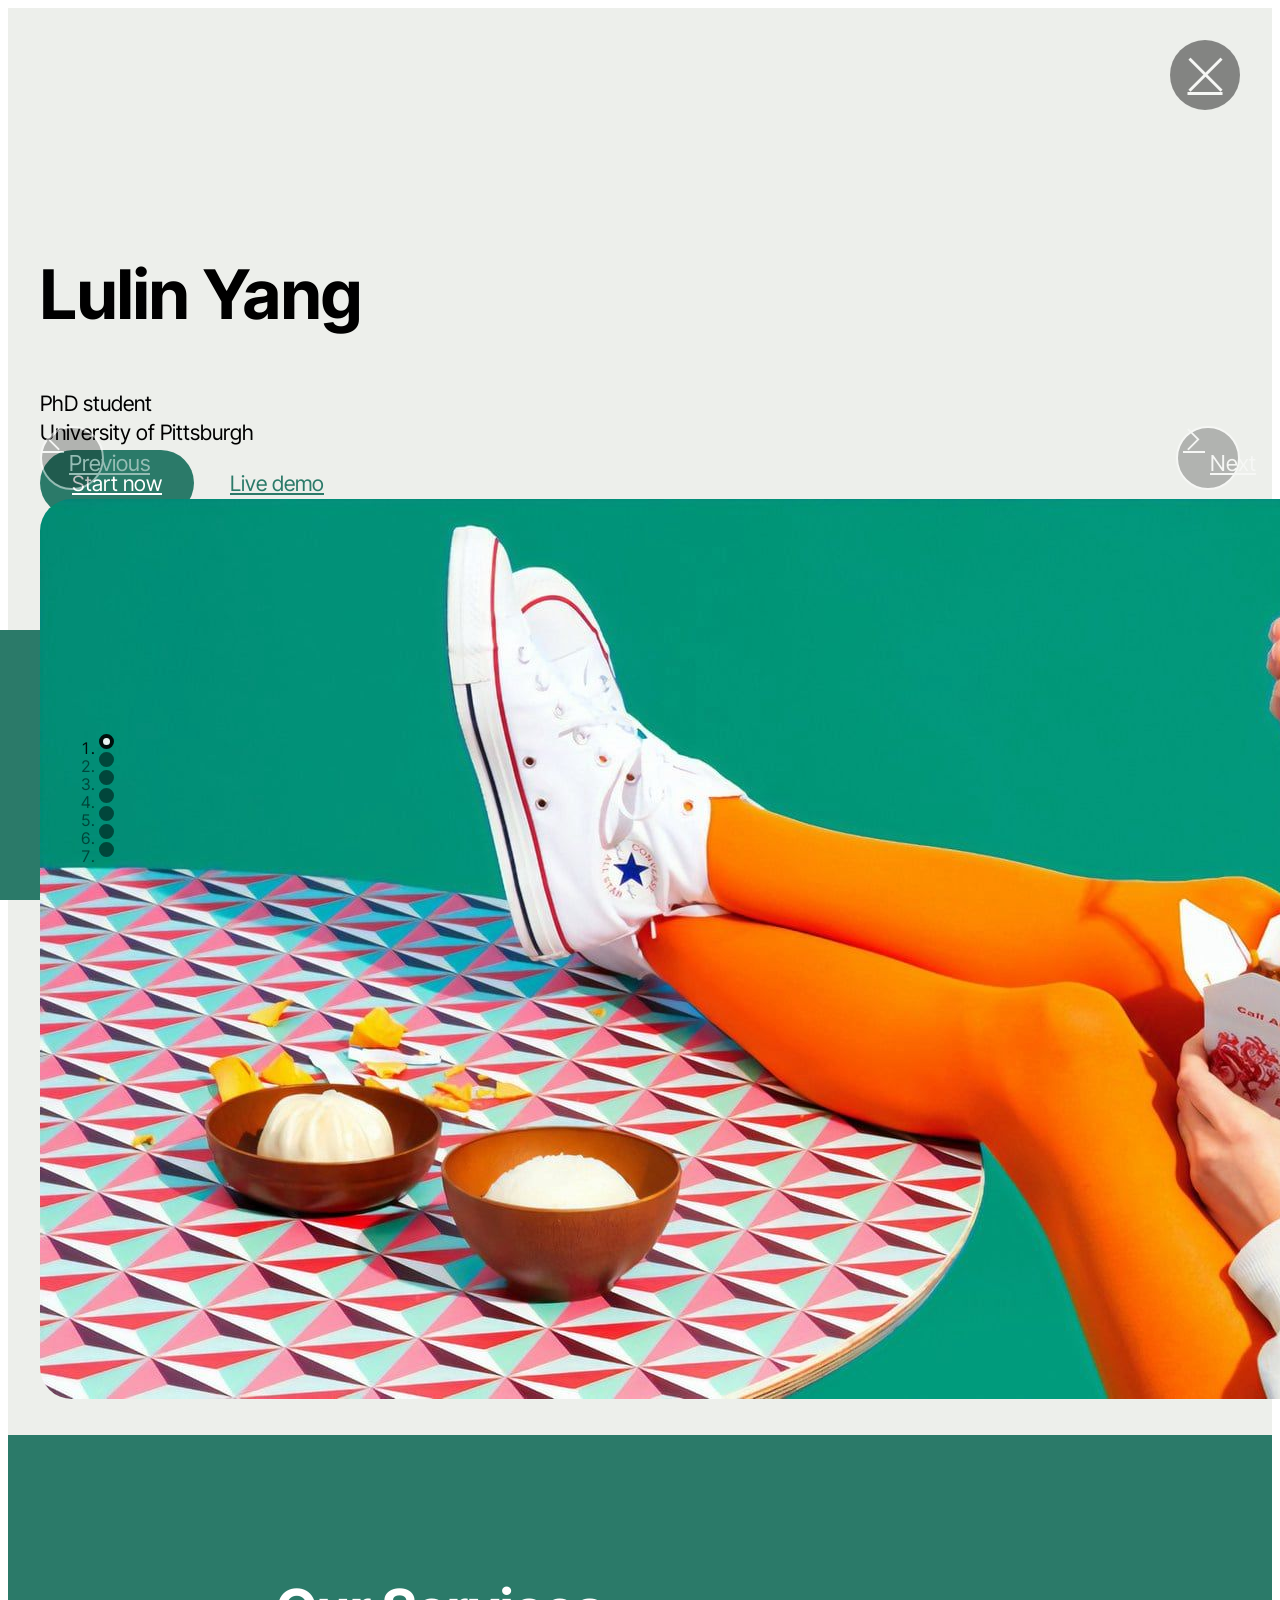
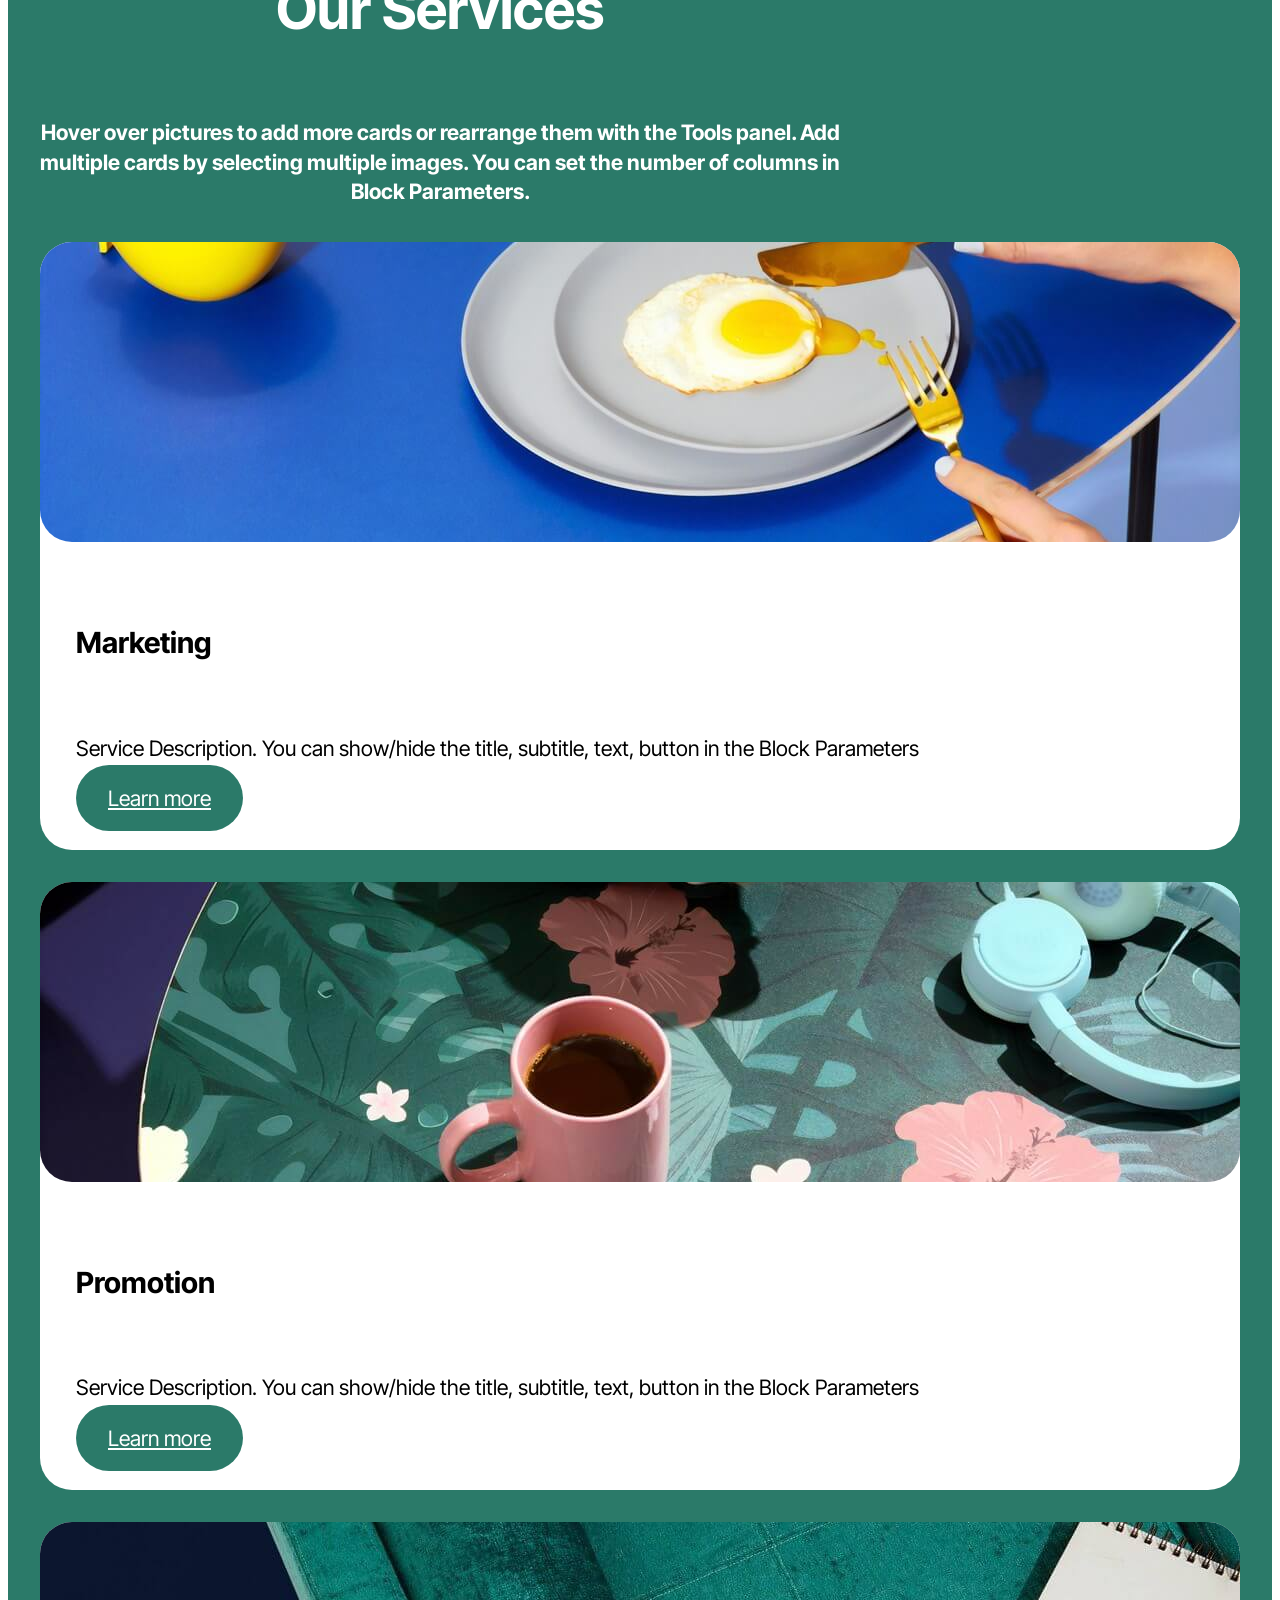
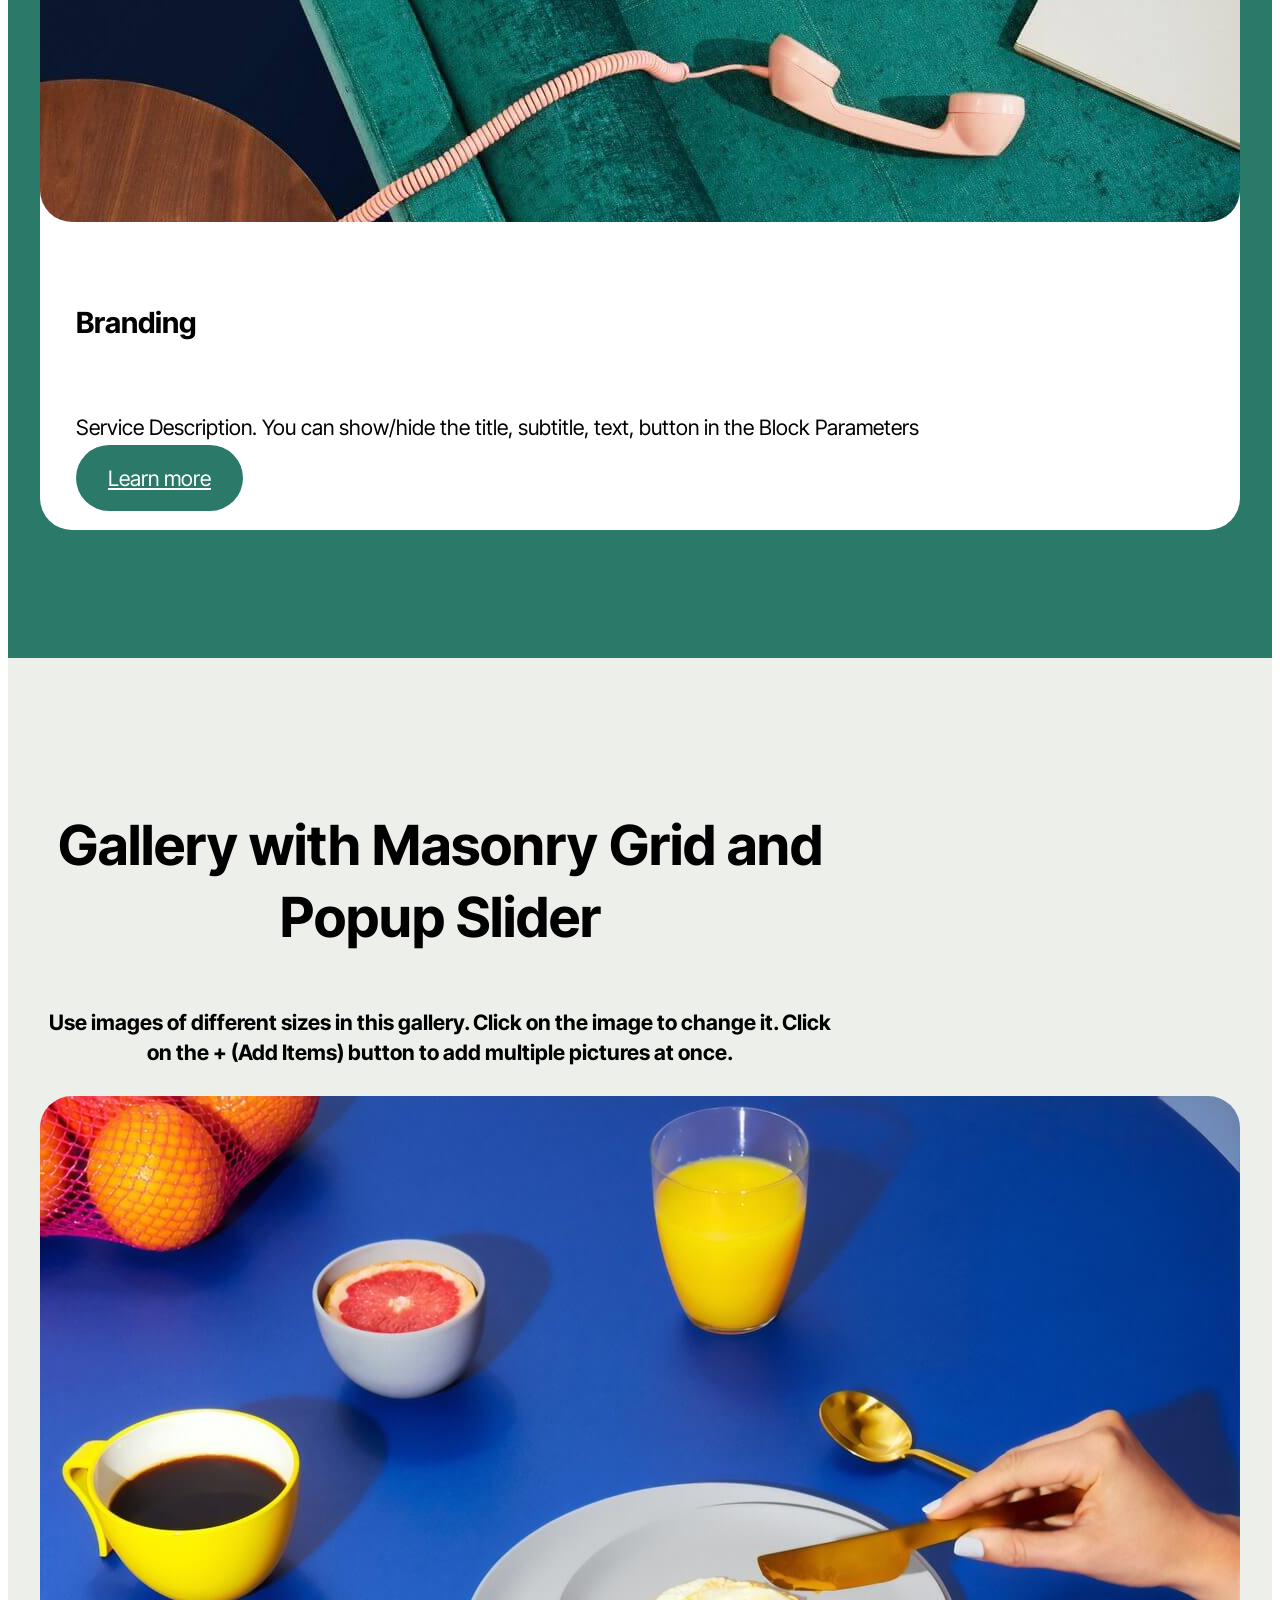
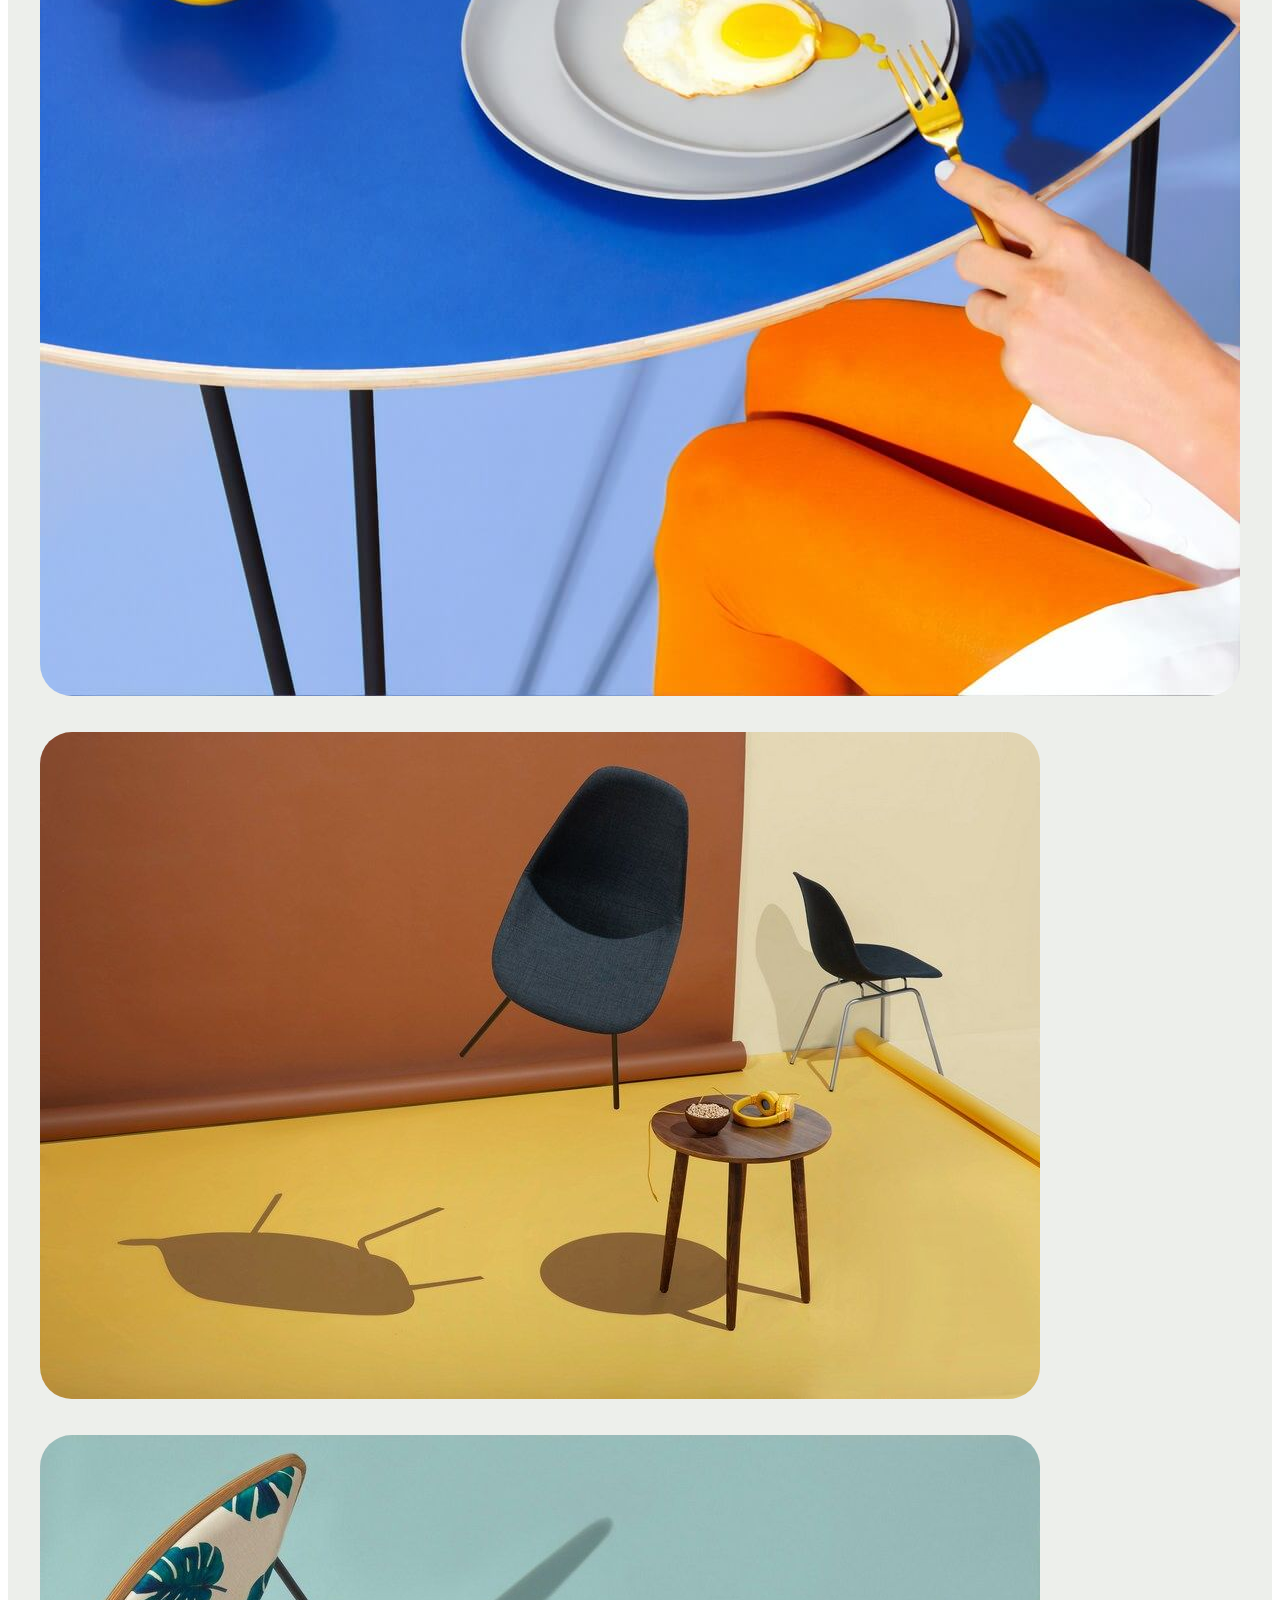
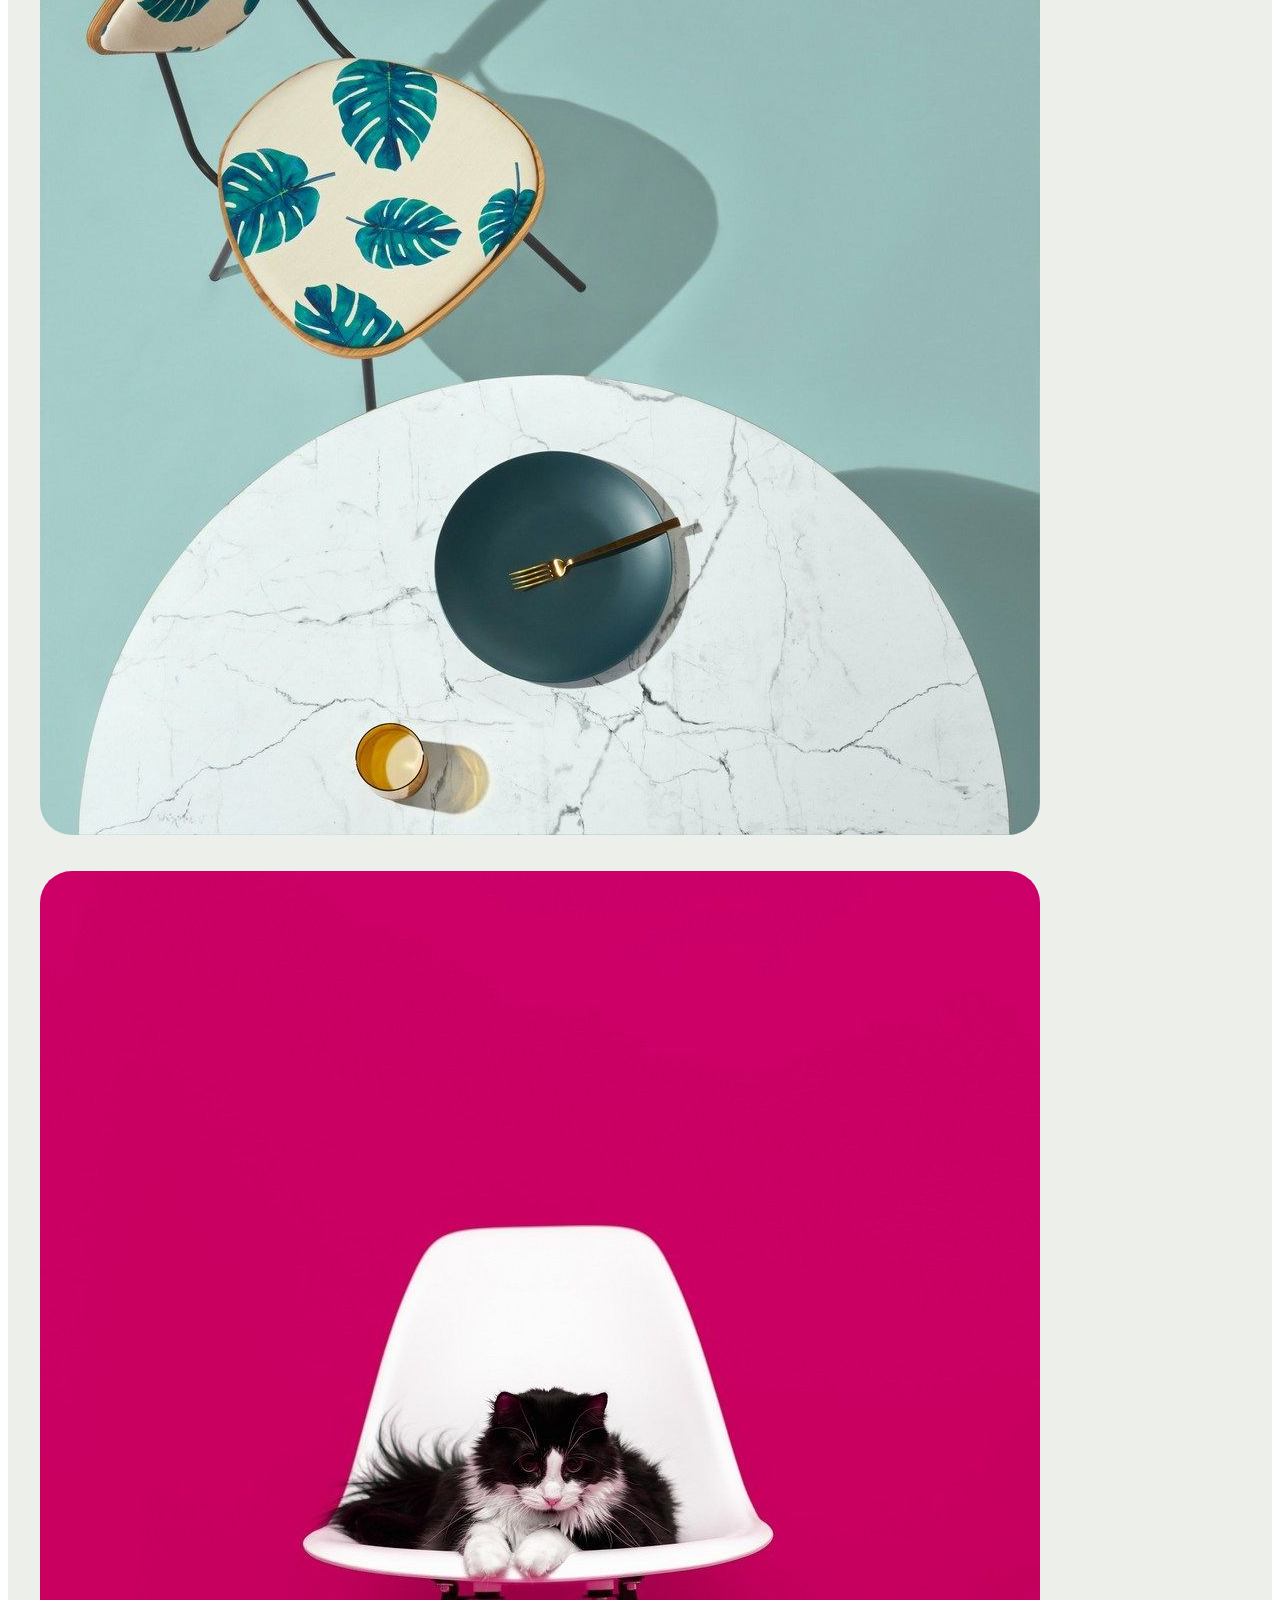
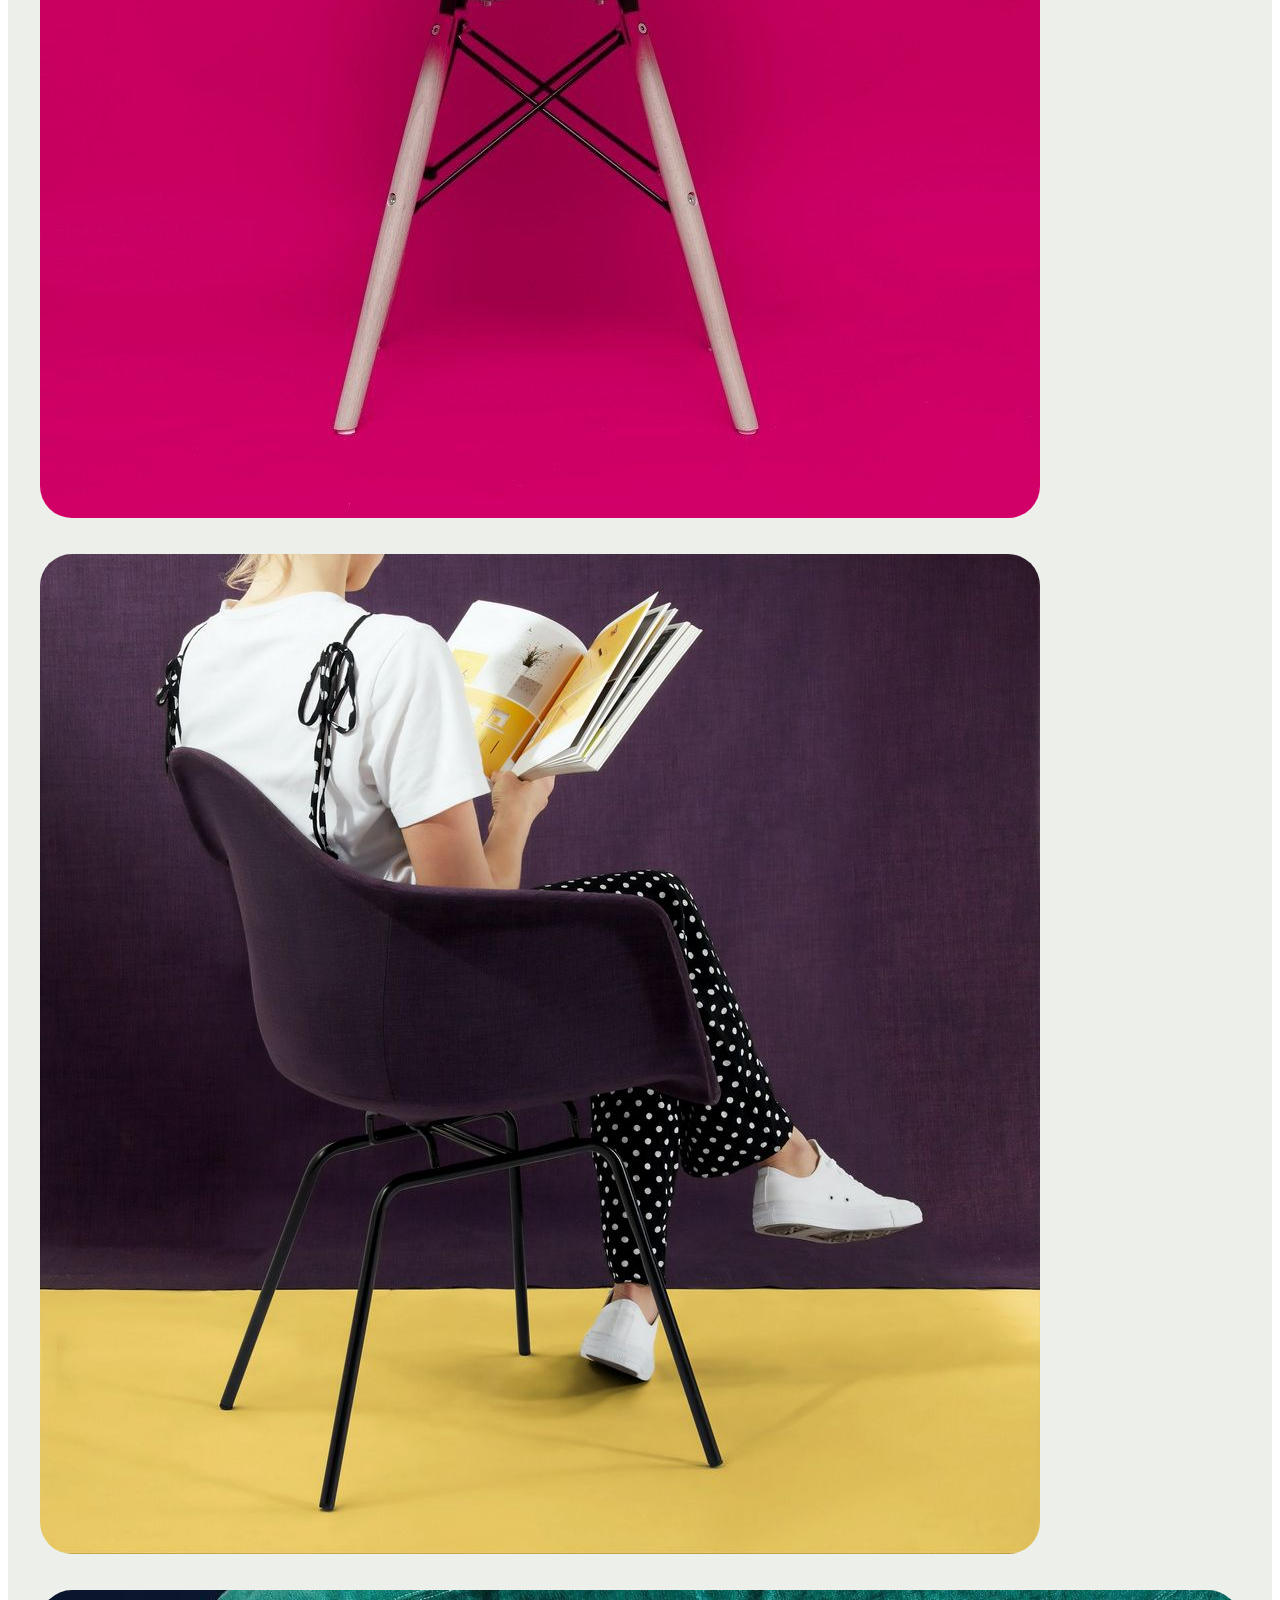
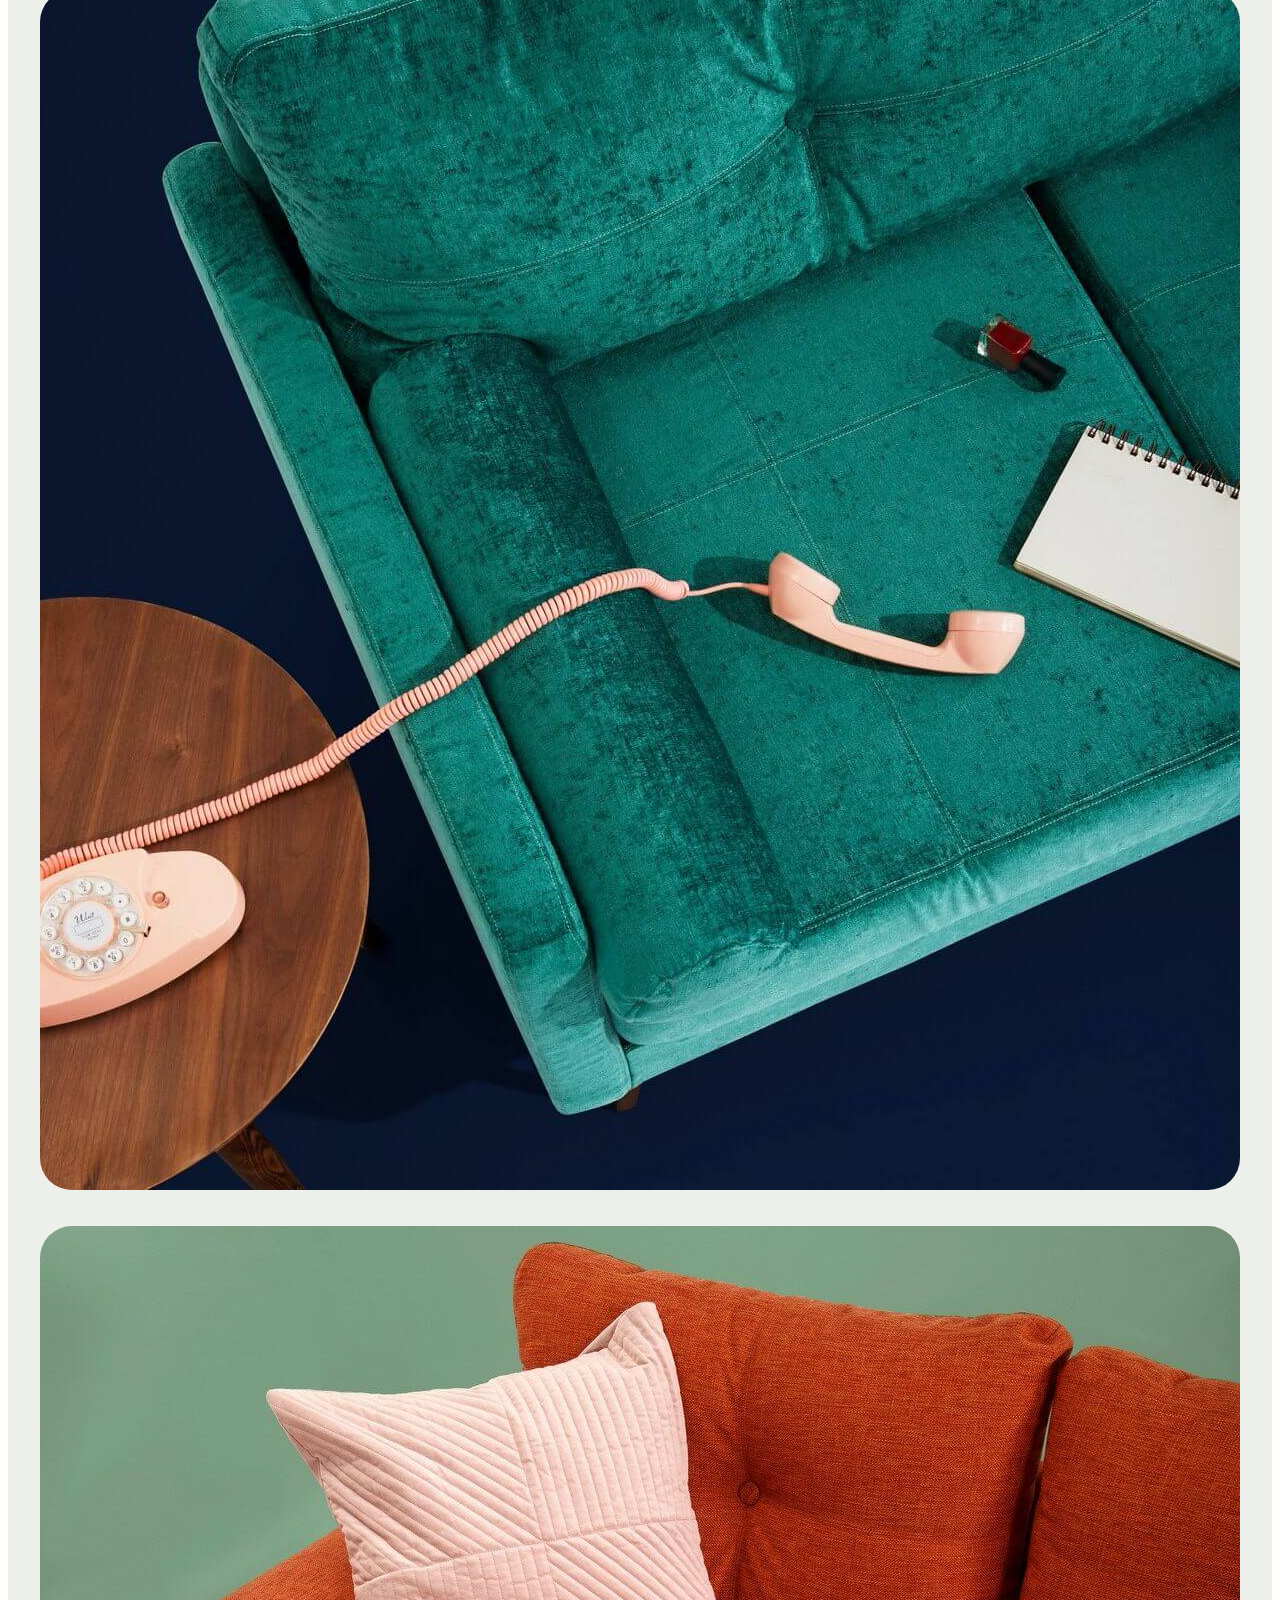
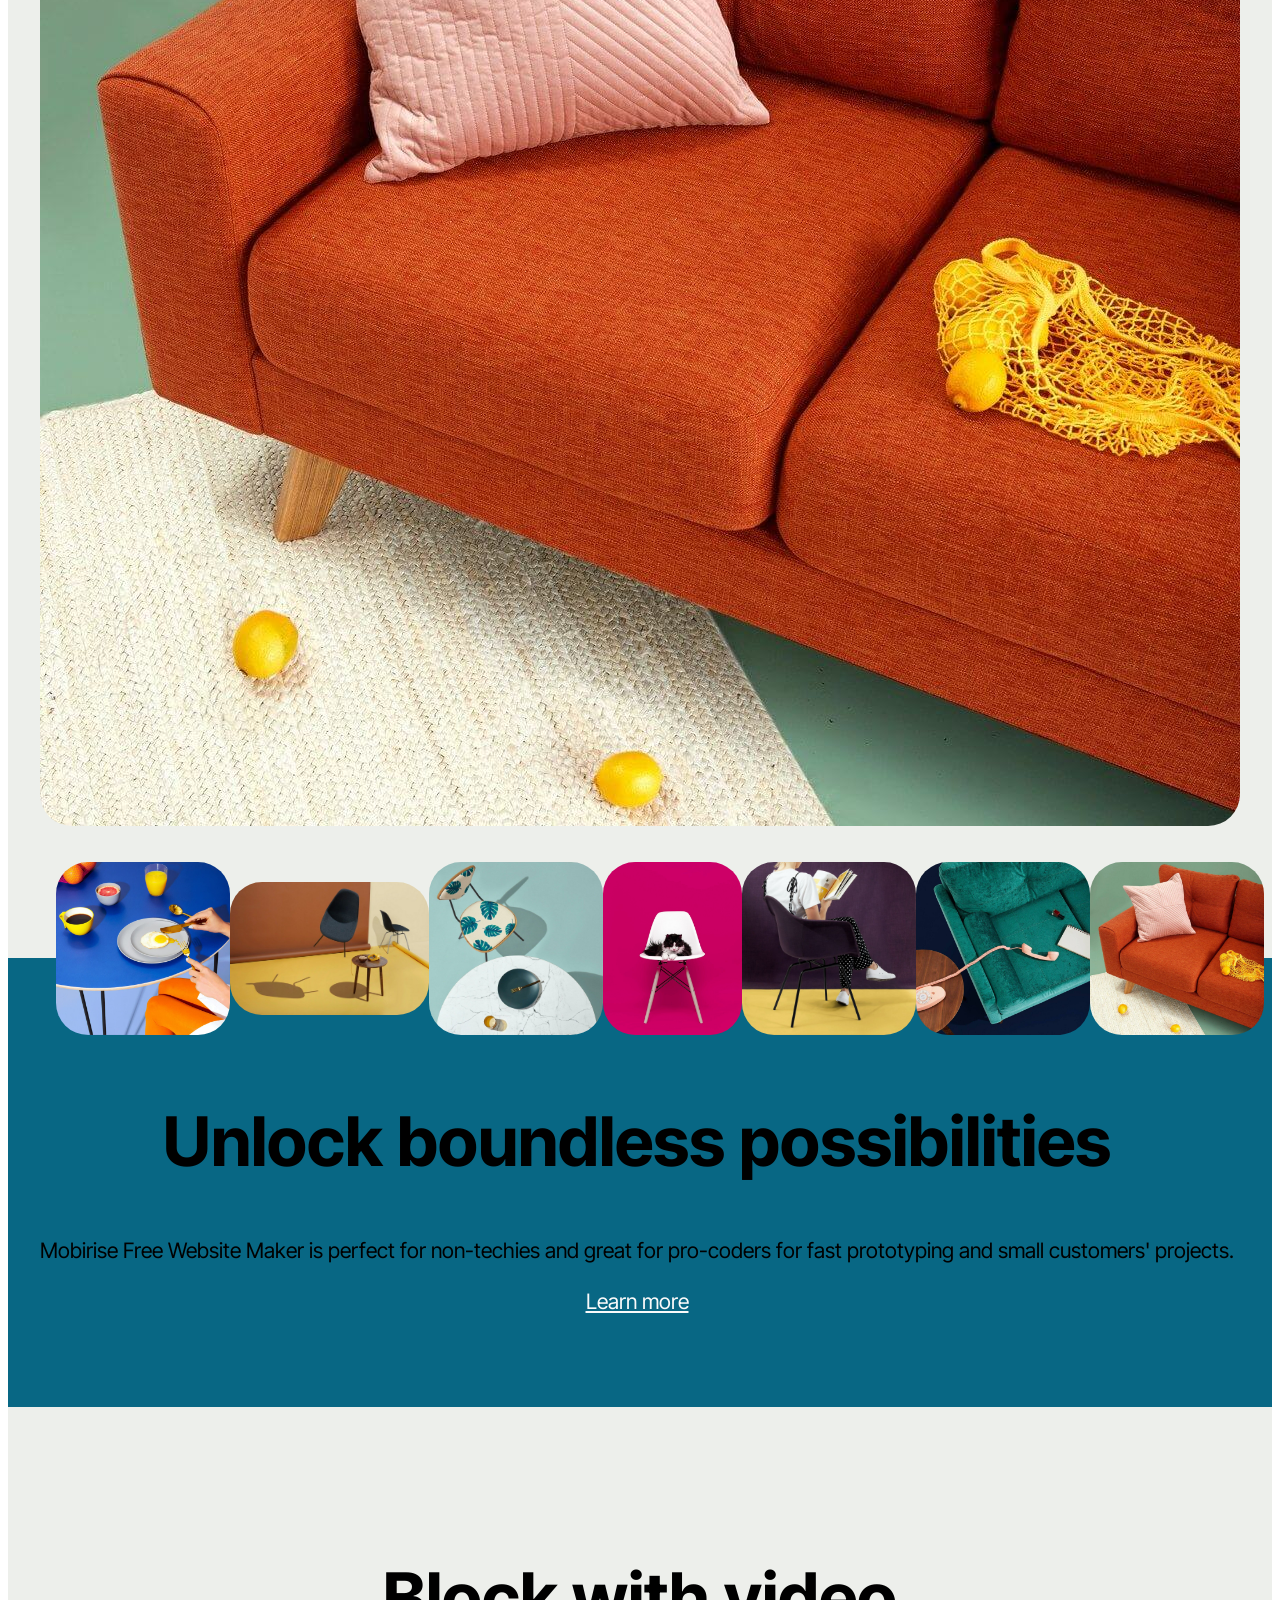
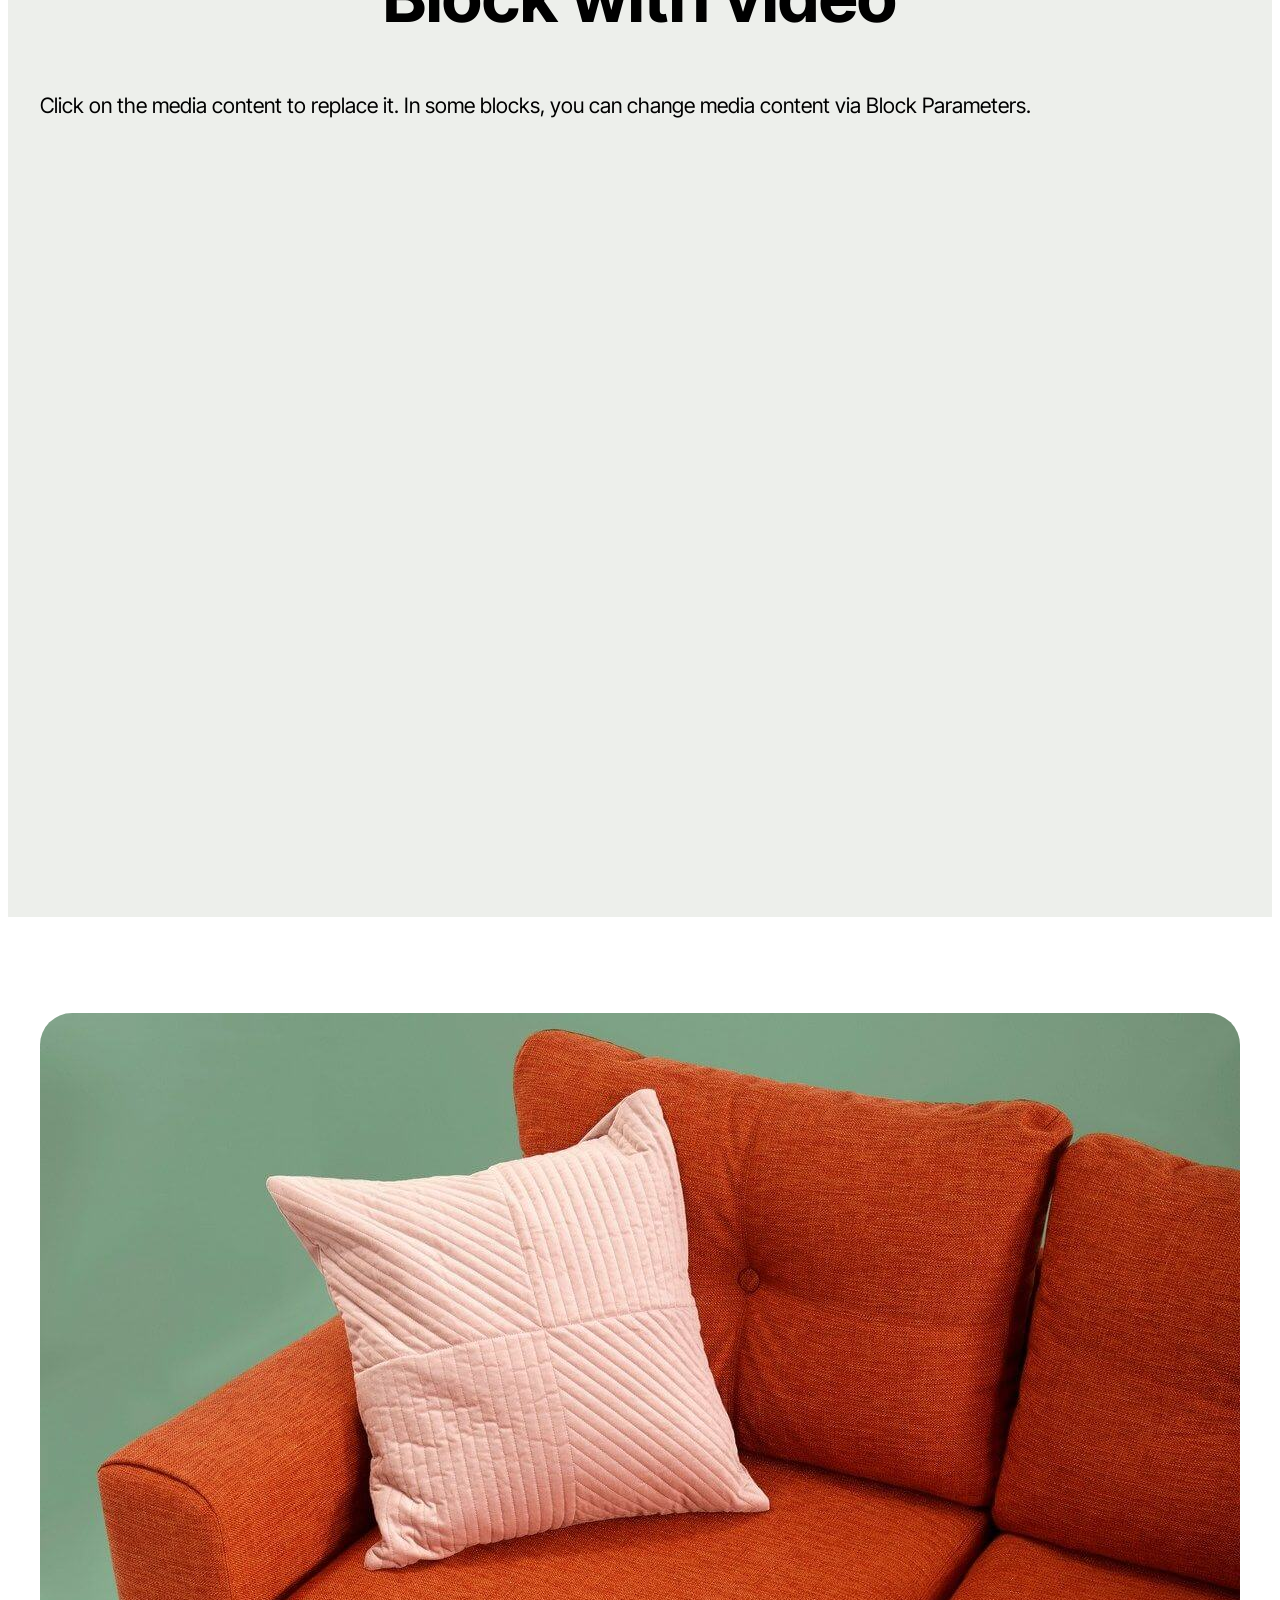
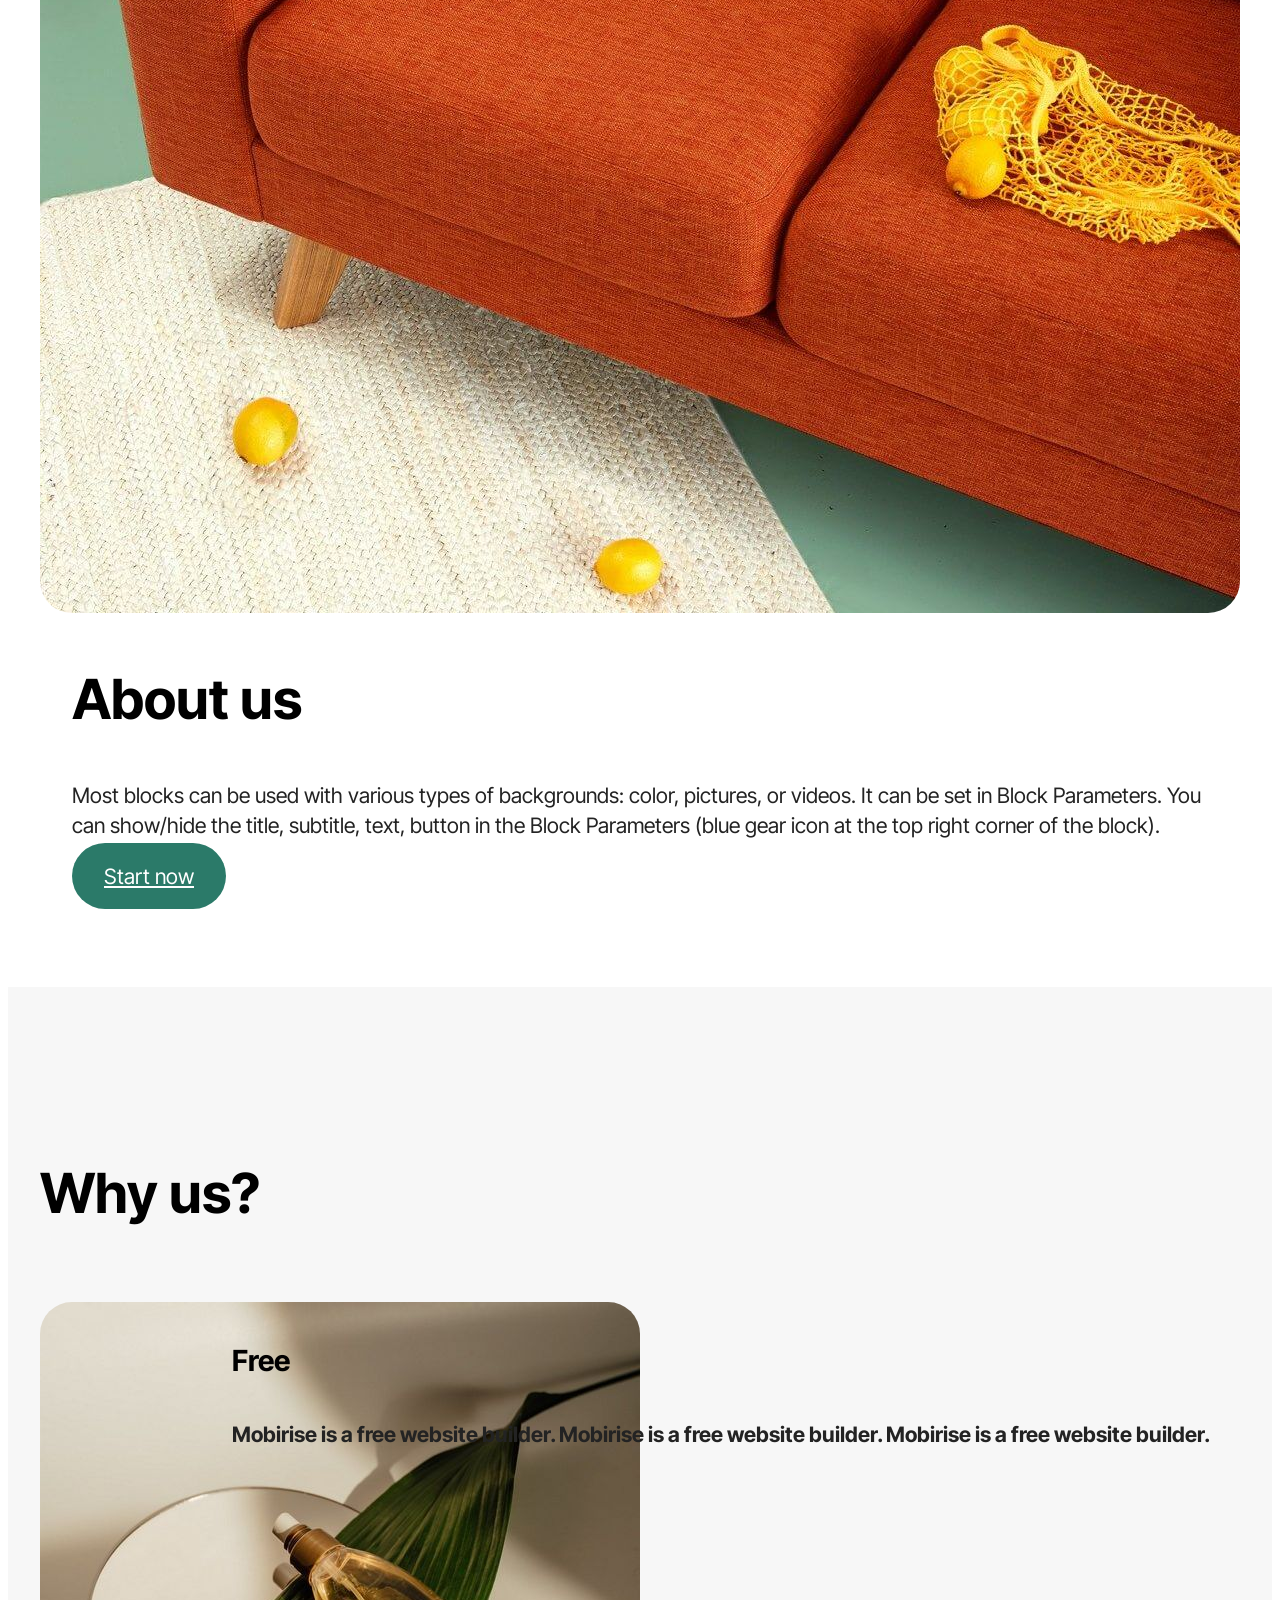
==== index.html @ ad1ba0db "create github pages" ====
<!DOCTYPE html>
<html  >
<head>
  <!-- Site made with Mobirise Website Builder v6.0.1, https://mobirise.com -->
  <meta charset="UTF-8">
  <meta http-equiv="X-UA-Compatible" content="IE=edge">
  <meta name="generator" content="Mobirise v6.0.1, mobirise.com">
  <meta name="viewport" content="width=device-width, initial-scale=1, minimum-scale=1">
  <link rel="shortcut icon" href="assets/images/logo5.png" type="image/x-icon">
  <meta name="description" content="">
  
  
  <title>Home</title>
  <link rel="stylesheet" href="assets/web/assets/mobirise-icons2/mobirise2.css">
  <link rel="stylesheet" href="assets/bootstrap/css/bootstrap.min.css">
  <link rel="stylesheet" href="assets/bootstrap/css/bootstrap-grid.min.css">
  <link rel="stylesheet" href="assets/bootstrap/css/bootstrap-reboot.min.css">
  <link rel="stylesheet" href="assets/animatecss/animate.css">
  <link rel="stylesheet" href="assets/socicon/css/styles.css">
  <link rel="stylesheet" href="assets/theme/css/style.css">
  <link rel="stylesheet" href="assets/gallery/style.css">
  <link rel="preload" href="https://fonts.googleapis.com/css?family=Inter+Tight:100,200,300,400,500,600,700,800,900,100i,200i,300i,400i,500i,600i,700i,800i,900i&display=swap" as="style" onload="this.onload=null;this.rel='stylesheet'">
  <noscript><link rel="stylesheet" href="https://fonts.googleapis.com/css?family=Inter+Tight:100,200,300,400,500,600,700,800,900,100i,200i,300i,400i,500i,600i,700i,800i,900i&display=swap"></noscript>
  <link rel="preload" as="style" href="assets/mobirise/css/mbr-additional.css?v=DqYL6e"><link rel="stylesheet" href="assets/mobirise/css/mbr-additional.css?v=DqYL6e" type="text/css">

  
  
  
</head>
<body>
  
  <section data-bs-version="5.1" class="header5 cid-tJS6uM4N87" id="header05-1">
	

	
	
	<div class="topbg"></div>
	<div class="align-center container">
		<div class="row justify-content-center">
			<div class="col-md-12 col-lg-9">
				<h1 class="mbr-section-title mbr-fonts-style mb-4 display-1"><strong>Lulin Yang</strong></h1>
				<p class="mbr-text mbr-fonts-style mb-4 display-7">PhD student<br>University of Pittsburgh</p>
				<div class="mbr-section-btn mt-3"><a class="btn btn-primary display-7" href="index.html#form02-6">Start now</a> <a class="btn btn-primary-outline display-7" href="index.html#gallery02-v">Live demo</a></div>
			</div>
		</div>
		<div class="row mt-5 justify-content-center">
			<div class="col-12 col-lg-12">
				<img src="assets/images/11.jpg" alt="Mobirise Website Builder" title="">
			</div>
		</div>
	</div>
</section>

<section data-bs-version="5.1" class="features4 cid-tMlEXTHLbS" id="features04-w">
	
	
	<div class="container">
		<div class="row justify-content-center">
			<div class="col-12 content-head">
				<div class="mbr-section-head mb-5">
					<h4 class="mbr-section-title mbr-fonts-style align-center mb-0 display-2"><strong>Our Services</strong></h4>
					<h5 class="mbr-section-subtitle mbr-fonts-style align-center mb-0 mt-4 display-7">Hover over pictures to add more cards or rearrange them with the Tools panel. Add multiple cards by selecting multiple images. You can set the number of columns in Block Parameters.</h5>
					
				</div>
			</div>
		</div>
		<div class="row">
			<div class="item features-image col-12 col-md-6 col-lg-4">
				<div class="item-wrapper">
					<div class="item-img">
						<img src="assets/images/gallery03.jpg" alt="Mobirise Website Builder">
					</div>
					<div class="item-content">
						<h5 class="item-title mbr-fonts-style display-5">
							<strong>Marketing</strong>
						</h5>
						
						<p class="mbr-text mbr-fonts-style display-7">
							Service Description. You can show/hide the title, subtitle, text, button in the Block Parameters
						</p>
						<div class="mbr-section-btn item-footer"><a href="" class="btn item-btn btn-primary display-7">Learn more</a></div>
					</div>

				</div>
			</div>
			<div class="item features-image col-12 col-md-6 col-lg-4">
				<div class="item-wrapper">
					<div class="item-img">
						<img src="assets/images/gallery05.jpg" alt="Mobirise Website Builder">
					</div>
					<div class="item-content">
						<h5 class="item-title mbr-fonts-style display-5">
							<strong>Promotion</strong>
						</h5>
						
						<p class="mbr-text mbr-fonts-style display-7">
							Service Description. You can show/hide the title, subtitle, text, button in the Block Parameters
						</p>
						<div class="mbr-section-btn item-footer"><a href="" class="btn item-btn btn-primary display-7">Learn more</a></div>
					</div>
				</div>
			</div>
			<div class="item features-image col-12 col-md-6 col-lg-4">
				<div class="item-wrapper">
					<div class="item-img">
						<img src="assets/images/gallery02.jpg" alt="Mobirise Website Builder">
					</div>
					<div class="item-content">
						<h5 class="item-title mbr-fonts-style display-5">
							<strong>Branding</strong>
						</h5>
						
						<p class="mbr-text mbr-fonts-style display-7">
							Service Description. You can show/hide the title, subtitle, text, button in the Block Parameters<br>
						</p>
						<div class="mbr-section-btn item-footer"><a href="" class="btn item-btn btn-primary display-7">Learn more</a></div>
					</div>
				</div>
			</div>
		</div>
	</div>
</section>

<section data-bs-version="5.1" class="gallery1 mbr-gallery cid-tMlDYtQ5fF" id="gallery02-v">
    

    
    

    <div class="container-fluid">
        <div class="row justify-content-center">
            <div class="col-12 content-head">
                <div class="mbr-section-head mb-5">
                    <h3 class="mbr-section-title mbr-fonts-style align-center m-0 display-2"><strong>Gallery with Masonry Grid and Popup Slider</strong></h3>
                    <h4 class="mbr-section-subtitle mbr-fonts-style align-center mb-0 mt-4 display-7">Use images of different sizes in this gallery. Click on the image to change it. Click on the + (Add Items) button to add multiple pictures at once.</h4>
                </div>
            </div>
        </div>
        <div class="row mbr-gallery mbr-masonry" data-masonry="{&quot;percentPosition&quot;: true }">
            <div class="col-12 col-md-6 col-lg-3 item gallery-image">
                <div class="item-wrapper" data-toggle="modal" data-bs-toggle="modal" data-target="#uJMtKIclG1-modal" data-bs-target="#uJMtKIclG1-modal">
                    <img class="w-100" src="assets/images/gallery03.jpg" alt="Mobirise Website Builder" data-slide-to="0" data-bs-slide-to="0" data-target="#lb-uJMtKIclG1" data-bs-target="#lb-uJMtKIclG1">
                    <div class="icon-wrapper">
                        <span class="mobi-mbri mobi-mbri-search mbr-iconfont mbr-iconfont-btn"></span>
                    </div>
                </div>
                
            </div>
            <div class="col-12 col-md-6 col-lg-3 item gallery-image">
                <div class="item-wrapper" data-toggle="modal" data-bs-toggle="modal" data-target="#uJMtKIclG1-modal" data-bs-target="#uJMtKIclG1-modal">
                    <img class="w-100" src="assets/images/gallery13.jpg" alt="Mobirise Website Builder" data-slide-to="1" data-bs-slide-to="1" data-target="#lb-uJMtKIclG1" data-bs-target="#lb-uJMtKIclG1">
                    <div class="icon-wrapper">
                        <span class="mobi-mbri mobi-mbri-search mbr-iconfont mbr-iconfont-btn"></span>
                    </div>
                </div>
                
            </div>
            <div class="col-12 col-md-6 col-lg-3 item gallery-image">
                <div class="item-wrapper" data-toggle="modal" data-bs-toggle="modal" data-target="#uJMtKIclG1-modal" data-bs-target="#uJMtKIclG1-modal">
                    <img class="w-100" src="assets/images/gallery10.jpg" alt="Mobirise Website Builder" data-slide-to="2" data-bs-slide-to="2" data-target="#lb-uJMtKIclG1" data-bs-target="#lb-uJMtKIclG1">
                    <div class="icon-wrapper">
                        <span class="mobi-mbri mobi-mbri-search mbr-iconfont mbr-iconfont-btn"></span>
                    </div>
                </div>
                
            </div>
            <div class="col-12 col-md-6 col-lg-3 item gallery-image">
                <div class="item-wrapper" data-toggle="modal" data-bs-toggle="modal" data-target="#uJMtKIclG1-modal" data-bs-target="#uJMtKIclG1-modal">
                    <img class="w-100" src="assets/images/gallery08.jpg" alt="Mobirise Website Builder" data-slide-to="3" data-bs-slide-to="3" data-target="#lb-uJMtKIclG1" data-bs-target="#lb-uJMtKIclG1">
                    <div class="icon-wrapper">
                        <span class="mobi-mbri mobi-mbri-search mbr-iconfont mbr-iconfont-btn"></span>
                    </div>
                </div>
                
            </div>
            <div class="col-12 col-md-6 col-lg-3 item gallery-image">
                <div class="item-wrapper" data-toggle="modal" data-bs-toggle="modal" data-target="#uJMtKIclG1-modal" data-bs-target="#uJMtKIclG1-modal">
                    <img class="w-100" src="assets/images/gallery06.jpg" alt="Mobirise Website Builder" data-slide-to="4" data-bs-slide-to="4" data-target="#lb-uJMtKIclG1" data-bs-target="#lb-uJMtKIclG1">
                    <div class="icon-wrapper">
                        <span class="mobi-mbri mobi-mbri-search mbr-iconfont mbr-iconfont-btn"></span>
                    </div>
                </div>
                
            </div>
            <div class="col-12 col-md-6 col-lg-3 item gallery-image">
                <div class="item-wrapper" data-toggle="modal" data-bs-toggle="modal" data-target="#uJMtKIclG1-modal" data-bs-target="#uJMtKIclG1-modal">
                    <img class="w-100" src="assets/images/gallery02.jpg" alt="Mobirise Website Builder" data-slide-to="5" data-bs-slide-to="5" data-target="#lb-uJMtKIclG1" data-bs-target="#lb-uJMtKIclG1">
                    <div class="icon-wrapper">
                        <span class="mobi-mbri mobi-mbri-search mbr-iconfont mbr-iconfont-btn"></span>
                    </div>
                </div>
                
            </div>
            <div class="col-12 col-md-6 col-lg-3 item gallery-image">
                <div class="item-wrapper" data-toggle="modal" data-bs-toggle="modal" data-target="#uJMtKIclG1-modal" data-bs-target="#uJMtKIclG1-modal">
                    <img class="w-100" src="assets/images/gallery01.jpg" alt="Mobirise Website Builder" data-slide-to="6" data-bs-slide-to="6" data-target="#lb-uJMtKIclG1" data-bs-target="#lb-uJMtKIclG1">
                    <div class="icon-wrapper">
                        <span class="mobi-mbri mobi-mbri-search mbr-iconfont mbr-iconfont-btn"></span>
                    </div>
                </div>
                
            </div>
        </div>

        <div class="modal mbr-slider" tabindex="-1" role="dialog" aria-hidden="true" id="uJMtKIclG1-modal">
            <div class="modal-dialog" role="document">
                <div class="modal-content">
                    <div class="modal-body">
                        <div class="carousel slide" id="lb-uJMtKIclG1" data-interval="5000" data-bs-interval="5000">
                            <div class="carousel-inner">
                                <div class="carousel-item active">
                                    <img class="d-block w-100" src="assets/images/gallery03.jpg" alt="Mobirise Website Builder">
                                </div>
                                <div class="carousel-item">
                                    <img class="d-block w-100" src="assets/images/gallery13.jpg" alt="Mobirise Website Builder">
                                </div>
                                <div class="carousel-item">
                                    <img class="d-block w-100" src="assets/images/gallery10.jpg" alt="Mobirise Website Builder">
                                </div>
                                <div class="carousel-item">
                                    <img class="d-block w-100" src="assets/images/gallery08.jpg" alt="Mobirise Website Builder">
                                </div>
                                <div class="carousel-item">
                                    <img class="d-block w-100" src="assets/images/gallery06.jpg" alt="Mobirise Website Builder">
                                </div>
                                <div class="carousel-item">
                                    <img class="d-block w-100" src="assets/images/gallery02.jpg" alt="Mobirise Website Builder">
                                </div>
                                <div class="carousel-item">
                                    <img class="d-block w-100" src="assets/images/gallery01.jpg" alt="Mobirise Website Builder">
                                </div>
                            </div>
                            <ol class="carousel-indicators">
                                <li data-slide-to="0" data-bs-slide-to="0" class="active" data-target="#lb-uJMtKIclG1" data-bs-target="#lb-uJMtKIclG1"></li>
                                <li data-slide-to="1" data-bs-slide-to="1" data-target="#lb-uJMtKIclG1" data-bs-target="#lb-uJMtKIclG1"></li>
                                <li data-slide-to="2" data-bs-slide-to="2" data-target="#lb-uJMtKIclG1" data-bs-target="#lb-uJMtKIclG1"></li>
                                <li data-slide-to="3" data-bs-slide-to="3" data-target="#lb-uJMtKIclG1" data-bs-target="#lb-uJMtKIclG1"></li>
                                <li data-slide-to="4" data-bs-slide-to="4" data-target="#lb-uJMtKIclG1" data-bs-target="#lb-uJMtKIclG1"></li>
                                <li data-slide-to="5" data-bs-slide-to="5" data-target="#lb-uJMtKIclG1" data-bs-target="#lb-uJMtKIclG1"></li>
                                <li data-slide-to="6" data-bs-slide-to="6" data-target="#lb-uJMtKIclG1" data-bs-target="#lb-uJMtKIclG1"></li>
                            </ol>
                            <a role="button" href="" class="close" data-dismiss="modal" data-bs-dismiss="modal" aria-label="Close">
                            </a>
                            <a class="carousel-control-prev carousel-control" role="button" data-slide="prev" data-bs-slide="prev" href="#lb-uJMtKIclG1">
                                <span class="mobi-mbri mobi-mbri-arrow-prev" aria-hidden="true"></span>
                                <span class="sr-only visually-hidden">Previous</span>
                            </a>
                            <a class="carousel-control-next carousel-control" role="button" data-slide="next" data-bs-slide="next" href="#lb-uJMtKIclG1">
                                <span class="mobi-mbri mobi-mbri-arrow-next" aria-hidden="true"></span>
                                <span class="sr-only visually-hidden">Next</span>
                            </a>
                        </div>
                    </div>
                </div>
            </div>
        </div>
    </div>
</section>

<section data-bs-version="5.1" class="header09 cid-tLAX5BnXkJ" id="header09-q">
	
	
	<div class="container">
		<div class="row">
			<div class="content-wrap col-12 col-md-8">
				<h1 class="mbr-section-title mbr-fonts-style mbr-white mb-4 display-1"><strong>Unlock boundless possibilities</strong></h1>
				
				<p class="mbr-fonts-style mbr-text mbr-white mb-4 display-7">
					Mobirise Free Website Maker is perfect for non-techies and great for pro-coders for fast prototyping and small customers' projects.
				</p>
				<div class="mbr-section-btn"><a class="btn btn-white-outline display-7" href="https://mobiri.se">Learn more</a></div>
			</div>
		</div>
	</div>
</section>

<section data-bs-version="5.1" class="header7 cid-tLeaLmEeFr" id="header07-h">
  

  
  
  
  <div class="align-center container">
    <div class="row justify-content-center">
      <div class="col-md-12 col-lg-9 mb-5">
        <h1 class="mbr-section-title mbr-fonts-style display-1"><strong>Block with video</strong>
        </h1>
        <p class="mbr-text mbr-fonts-style mt-4 display-7">
          Click on the media content to replace it. In some blocks, you can change media content via Block Parameters.
        </p>
        
      </div>
    </div>

    <div class="row justify-content-center">
      <div class="mbr-figure col-12 col-md-12"><iframe class="mbr-embedded-video" src="https://www.youtube.com/embed/sGpPgQeEyOc?rel=0&amp;amp;mute=1&amp;showinfo=0&amp;autoplay=1&amp;loop=1&amp;playlist=sGpPgQeEyOc" width="1280" height="720" frameborder="0" allowfullscreen></iframe></div>
    </div>
  </div>
</section>

<section data-bs-version="5.1" class="header1 cid-tJS9vXDdRK" id="header01-7">
	

	
	

	<div class="container">
		<div class="row justify-content-center">
			<div class="col-12 col-md-12 col-lg-7 image-wrapper">
				<img class="w-100" src="assets/images/gallery01.jpg" alt="Mobirise Website Builder">
			</div>
			<div class="col-12 col-lg col-md-12">
				<div class="text-wrapper align-left">
					<h1 class="mbr-section-title mbr-fonts-style mb-4 display-2"><strong>About us</strong></h1>
					<p class="mbr-text mbr-fonts-style mb-4 display-7">
						Most blocks can be used with various types of backgrounds: color, pictures, or videos. It can be set in Block Parameters.&nbsp;You can show/hide the title, subtitle, text, button in the Block Parameters (blue gear icon at the top right corner of the block).&nbsp;</p>
					<div class="mbr-section-btn mt-3"><a class="btn btn-primary display-7" href="https://mobiri.se">Start now</a></div>
				</div>
			</div>
		</div>
	</div>
</section>

<section data-bs-version="5.1" class="features15 cid-tLek7gQhG7" id="features015-m">
	

	
	
	<div class="container">
		<div class="mbr-section-head mb-5">
			<h4 class="mbr-section-title mbr-fonts-style align-center mb-0 display-2">
			  <strong>Why us?</strong></h4>
			
		  </div>
		<div class="row justify-content-center">
			<div class="item features-without-image col-12 col-lg-4">
				<div class="item-wrapper">
					<div class="img-wrapper">
						<img src="assets/images/shop1.jpg" alt="Mobirise Website Builder">
					</div>
					<div class="card-box">
						<h4 class="card-title mbr-fonts-style mb-3 display-5">
							<strong>Free</strong></h4>
						<h5 class="card-text mbr-fonts-style display-7">
							Mobirise is a free website builder. Mobirise is a free website builder. Mobirise is a free website builder.</h5>
					</div>
				</div>
			</div>
			<div class="item features-without-image col-12 col-lg-4">
				<div class="item-wrapper">
					<div class="img-wrapper">
						<img src="assets/images/shop2.jpg" alt="Mobirise Website Builder">
					</div>
					<div class="card-box">
						<h4 class="card-title mbr-fonts-style mb-3 display-5">
							<strong>Easy</strong></h4>
						<h5 class="card-text mbr-fonts-style display-7">
							Create landing pages with ease. Create landing pages with ease. Create landing pages with ease.<br><br></h5>
					</div>
				</div>
			</div>
			<div class="item features-without-image col-12 col-lg-4">
				<div class="item-wrapper">
					<div class="img-wrapper">
						<img src="assets/images/shop3.jpg" alt="Mobirise Website Builder">
					</div>
					<div class="card-box">
						<h4 class="card-title mbr-fonts-style mb-3 display-5">
							<strong>Beautiful</strong></h4>
						<h5 class="card-text mbr-fonts-style display-7">
							Build a website with Mobirise. Build a web page with Mobirise. Create a website with Mobirise.</h5>
					</div>
				</div>
			</div>
		</div>
	</div>
</section>

<section data-bs-version="5.1" class="form5 cid-tJS9pBcTSa" id="form02-6">
    
    
    <div class="container">
        <div class="mbr-section-head mb-5">
            <h3 class="mbr-section-title mbr-fonts-style align-center mb-0 display-2">
                <strong>Contact Form</strong></h3>
            <h4 class="mbr-section-subtitle mbr-fonts-style align-center mb-0 mt-4 display-7">To change your notification email, click on any form field below.
<div>The number of submissions is limited to 10 per day without the Form Builder.</div></h4>
        </div>
        <div class="row justify-content-center mt-4">
            <div class="col-lg-8 mx-auto mbr-form" data-form-type="formoid">
                <form action="https://mobirise.eu/" method="POST" class="mbr-form form-with-styler" data-form-title="Form Name"><input type="hidden" name="email" data-form-email="true" value="AbGCkl/RjDFkQpobfxBWA7yrDB9hp5cP8jCfBYq8lUf3Ep7aU6FnTL08gdv+jNM1UJkTtLuIrURXhBDhAacbzdC9xaOMPW0n7KEq/KeeeQG2n463pS/tLXRHFYhJDVpE.e/WM6QYUgV16iZbQxFlTXcTaJupfsQr0dMQqya7fTFrcdzU/BhevTQ5Kjx137Y0YbRBlSDnrE5k+oS+b4cN/VWVEZlJQlULSFEiSRDe0DbzG7SAjg5TsS0ZngybsmkBB">
                    <div class="row">
                        <div hidden="hidden" data-form-alert="" class="alert alert-success col-12">Thanks for filling out the form!</div>
                        <div hidden="hidden" data-form-alert-danger="" class="alert alert-danger col-12">
                            Oops...! some problem!
                        </div>
                    </div>
                    <div class="dragArea row">
                        <div class="col-md col-sm-12 form-group mb-3" data-for="name">
                            <input type="text" name="name" placeholder="Name" data-form-field="name" class="form-control" value="" id="name-form02-6">
                        </div>
                        <div class="col-md col-sm-12 form-group mb-3" data-for="email">
                            <input type="email" name="email" placeholder="Email" data-form-field="email" class="form-control" value="" id="email-form02-6">
                        </div>
                        <div class="col-12 form-group mb-3" data-for="phone">
                            <input type="tel" name="phone" placeholder="Phone" data-form-field="phone" class="form-control" value="" id="phone-form02-6">
                        </div>
                        <div class="col-12 form-group mb-3" data-for="textarea">
                            <textarea name="textarea" placeholder="Message" data-form-field="textarea" class="form-control" id="textarea-form02-6"></textarea>
                        </div>
                        <div class="col-lg-12 col-md-12 col-sm-12 align-center mbr-section-btn">
                            <button type="submit" class="btn btn-primary display-7">Send message</button>
                        </div>
                    </div>
                </form>
            </div>
        </div>
    </div>
</section>

<section data-bs-version="5.1" class="contacts2 map1 cid-tLdYHD757A" id="contacts02-9">

    

    
    <div class="container">
        <div class="mbr-section-head mb-5">
            <h3 class="mbr-section-title mbr-fonts-style align-center mb-0 display-2">
                <strong>Contacts</strong>
            </h3>
            
        </div>
        <div class="row justify-content-center mt-4">
            <div class="card col-12 col-md-5">
                <div class="card-wrapper">
                    <div class="text-wrapper">
                        <h5 class="cardTitle mbr-fonts-style mb-2 display-5">
                        <strong>Get in touch</strong></h5>
                    <ul class="list mbr-fonts-style display-7">
                        <li class="mbr-text item-wrap"><span style="font-size: 1.4rem;">Phone: </span><a href="tel:+12345678910" class="text-primary" style="font-size: 1.4rem;">0 (800) 123 45 67</a><br></li>
                        <li class="mbr-text item-wrap">WhatsApp: <a href="https://wa.me/12345678910" class="text-primary">0 (800) 123 45 67</a></li>
                        <li class="mbr-text item-wrap">Email: <a href="mailto:info@site.com" class="text-primary">info@site.com</a></li><li class="mbr-text item-wrap"><br></li>
                        <li class="mbr-text item-wrap">Address: </li><li class="mbr-text item-wrap">350 5th Ave, New York, NY 10118</li><li class="mbr-text item-wrap"><span style="font-size: 1.4rem;">Working hours:</span><br></li><li class="mbr-text item-wrap">9:00AM - 6:00PM</li>
                    </ul>
                    </div>
                </div>
            </div>
            <div class="map-wrapper col-12 col-md-7">
                <div class="google-map"><iframe frameborder="0" style="border:0" src="https://www.google.com/maps/embed?pb=!1m14!1m8!1m3!1d6045.3003145248895!2d-73.9884657!3d40.7477229!3m2!1i1024!2i768!4f13.1!3m3!1m2!1s0x89c259a9ac1f1b85%3A0x7e33d1c0e7af3be4!2zMzUwIDV0aCBBdmUsIE5ldyBZb3JrLCBOWSAxMDExOCwg0KHQqNCQ!5e0!3m2!1sru!2sru!4v1689597362021!5m2!1sen!2sen" allowfullscreen=""></iframe></div>
            </div>
        </div>
    </div>
</section>

<section data-bs-version="5.1" class="footer1 programm5 cid-tJS9NNcTLZ" once="footers" id="footer03-8">

        

    

    <div class="container">
        <div class="row">

            <div class="row-links mb-4">
                <ul class="header-menu">
                  
                  
                  
                  
                <li class="header-menu-item mbr-fonts-style display-5"><a href="index.html#header01-7" class="text-danger">About</a></li><li class="header-menu-item mbr-fonts-style display-5"><a href="index.html#features04-w" class="text-danger text-primary">Services</a></li><li class="header-menu-item mbr-fonts-style display-5"><a href="index.html#contacts02-9" class="text-danger">Contacts</a></li><li class="header-menu-item mbr-fonts-style display-5"><a href="index.html#gallery02-v" class="text-danger text-primary">Works</a></li></ul>
              </div>

            <div class="col-12">
                <div class="social-row">
                    <div class="soc-item">
                        <a href="https://mobiri.se/" target="_blank">
                            <span class="mbr-iconfont socicon socicon-facebook display-7"></span>
                        </a>
                    </div>
                    <div class="soc-item">
                        <a href="https://mobiri.se/" target="_blank">
                            <span class="mbr-iconfont socicon-twitter socicon"></span>
                        </a>
                    </div>
                    <div class="soc-item">
                        <a href="https://mobiri.se/" target="_blank">
                            <span class="mbr-iconfont socicon-instagram socicon"></span>
                        </a>
                    </div>
                    <div class="soc-item">
                        <a href="https://mobiri.se/" target="_blank">
                            <span class="mbr-iconfont socicon-tiktok socicon"></span>
                        </a>
                    </div>
                    <div class="soc-item">
                        <a href="https://mobiri.se/" target="_blank">
                            <span class="mbr-iconfont socicon-youtube socicon"></span>
                        </a>
                    </div>
                </div>
            </div>
            <div class="col-12 mt-5">
                <p class="mbr-fonts-style copyright display-7">
                    © Copyright 2030 Mobirise - All Rights Reserved
                </p>
            </div>
        </div>
    </div>
</section><section class="display-7" style="padding: 0;align-items: center;justify-content: center;flex-wrap: wrap;    align-content: center;display: flex;position: relative;height: 4rem;"><a href="https://mobiri.se/3471474" style="flex: 1 1;height: 4rem;position: absolute;width: 100%;z-index: 1;"><img alt="" style="height: 4rem;" src="[data-uri]"></a><p style="margin: 0;text-align: center;" class="display-7">&#8204;</p><a style="z-index:1" href="https://mobirise.com/drag-drop-website-builder.html">Drag and Drop Website Builder</a></section><script src="assets/bootstrap/js/bootstrap.bundle.min.js"></script>  <script src="assets/smoothscroll/smooth-scroll.js"></script>  <script src="assets/ytplayer/index.js"></script>  <script src="assets/masonry/masonry.pkgd.min.js"></script>  <script src="assets/imagesloaded/imagesloaded.pkgd.min.js"></script>  <script src="assets/theme/js/script.js"></script>  <script src="assets/gallery/player.min.js"></script>  <script src="assets/gallery/script.js"></script>  <script src="assets/formoid/formoid.min.js"></script>  
  
  
  <input name="animation" type="hidden">
  </body>
</html>
---- assets/web/assets/mobirise-icons2/mobirise2.css ----
@font-face {
  font-family: 'Moririse2';
  font-display: swap;
  src:  url('mobirise2.eot?f2bix4');
  src:  url('mobirise2.eot?f2bix4#iefix') format('embedded-opentype'),
    url('mobirise2.ttf?f2bix4') format('truetype'),
    url('mobirise2.woff?f2bix4') format('woff'),
    url('mobirise2.svg?f2bix4#mobirise2') format('svg');
  font-weight: normal;
  font-style: normal;
}

[class^="mobi-"], [class*=" mobi-"] {
  /* use !important to prevent issues with browser extensions that change fonts */
  font-family: 'Moririse2' !important;
  speak: none;
  font-style: normal;
  font-weight: normal;
  font-variant: normal;
  text-transform: none;
  line-height: 1;

  /* Better Font Rendering =========== */
  -webkit-font-smoothing: antialiased;
  -moz-osx-font-smoothing: grayscale;
}

.mobi-mbri-add-submenu:before {
  content: "\e900";
}
.mobi-mbri-alert:before {
  content: "\e901";
}
.mobi-mbri-align-center:before {
  content: "\e902";
}
.mobi-mbri-align-justify:before {
  content: "\e903";
}
.mobi-mbri-align-left:before {
  content: "\e904";
}
.mobi-mbri-align-right:before {
  content: "\e905";
}
.mobi-mbri-android:before {
  content: "\e906";
}
.mobi-mbri-apple:before {
  content: "\e907";
}
.mobi-mbri-arrow-down:before {
  content: "\e908";
}
.mobi-mbri-arrow-next:before {
  content: "\e909";
}
.mobi-mbri-arrow-prev:before {
  content: "\e90a";
}
.mobi-mbri-arrow-up:before {
  content: "\e90b";
}
.mobi-mbri-bold:before {
  content: "\e90c";
}
.mobi-mbri-bookmark:before {
  content: "\e90d";
}
.mobi-mbri-bootstrap:before {
  content: "\e90e";
}
.mobi-mbri-briefcase:before {
  content: "\e90f";
}
.mobi-mbri-browse:before {
  content: "\e910";
}
.mobi-mbri-bulleted-list:before {
  content: "\e911";
}
.mobi-mbri-calendar:before {
  content: "\e912";
}
.mobi-mbri-camera:before {
  content: "\e913";
}
.mobi-mbri-cart-add:before {
  content: "\e914";
}
.mobi-mbri-cart-full:before {
  content: "\e915";
}
.mobi-mbri-cash:before {
  content: "\e916";
}
.mobi-mbri-change-style:before {
  content: "\e917";
}
.mobi-mbri-chat:before {
  content: "\e918";
}
.mobi-mbri-clock:before {
  content: "\e919";
}
.mobi-mbri-close:before {
  content: "\e91a";
}
.mobi-mbri-cloud:before {
  content: "\e91b";
}
.mobi-mbri-code:before {
  content: "\e91c";
}
.mobi-mbri-contact-form:before {
  content: "\e91d";
}
.mobi-mbri-credit-card:before {
  content: "\e91e";
}
.mobi-mbri-cursor-click:before {
  content: "\e91f";
}
.mobi-mbri-cust-feedback:before {
  content: "\e920";
}
.mobi-mbri-database:before {
  content: "\e921";
}
.mobi-mbri-delivery:before {
  content: "\e922";
}
.mobi-mbri-desktop:before {
  content: "\e923";
}
.mobi-mbri-devices:before {
  content: "\e924";
}
.mobi-mbri-down:before {
  content: "\e925";
}
.mobi-mbri-download-2:before {
  content: "\e926";
}
.mobi-mbri-download:before {
  content: "\e927";
}
.mobi-mbri-drag-n-drop-2:before {
  content: "\e928";
}
.mobi-mbri-drag-n-drop:before {
  content: "\e929";
}
.mobi-mbri-edit-2:before {
  content: "\e92a";
}
.mobi-mbri-edit:before {
  content: "\e92b";
}
.mobi-mbri-error:before {
  content: "\e92c";
}
.mobi-mbri-extension:before {
  content: "\e92d";
}
.mobi-mbri-features:before {
  content: "\e92e";
}
.mobi-mbri-file:before {
  content: "\e92f";
}
.mobi-mbri-flag:before {
  content: "\e930";
}
.mobi-mbri-folder:before {
  content: "\e931";
}
.mobi-mbri-gift:before {
  content: "\e932";
}
.mobi-mbri-github:before {
  content: "\e933";
}
.mobi-mbri-globe-2:before {
  content: "\e934";
}
.mobi-mbri-globe:before {
  content: "\e935";
}
.mobi-mbri-growing-chart:before {
  content: "\e936";
}
.mobi-mbri-hearth:before {
  content: "\e937";
}
.mobi-mbri-help:before {
  content: "\e938";
}
.mobi-mbri-home:before {
  content: "\e939";
}
.mobi-mbri-hot-cup:before {
  content: "\e93a";
}
.mobi-mbri-idea:before {
  content: "\e93b";
}
.mobi-mbri-image-gallery:before {
  content: "\e93c";
}
.mobi-mbri-image-slider:before {
  content: "\e93d";
}
.mobi-mbri-info:before {
  content: "\e93e";
}
.mobi-mbri-italic:before {
  content: "\e93f";
}
.mobi-mbri-key:before {
  content: "\e940";
}
.mobi-mbri-laptop:before {
  content: "\e941";
}
.mobi-mbri-layers:before {
  content: "\e942";
}
.mobi-mbri-left-right:before {
  content: "\e943";
}
.mobi-mbri-left:before {
  content: "\e944";
}
.mobi-mbri-letter:before {
  content: "\e945";
}
.mobi-mbri-like:before {
  content: "\e946";
}
.mobi-mbri-link:before {
  content: "\e947";
}
.mobi-mbri-lock:before {
  content: "\e948";
}
.mobi-mbri-login:before {
  content: "\e949";
}
.mobi-mbri-logout:before {
  content: "\e94a";
}
.mobi-mbri-magic-stick:before {
  content: "\e94b";
}
.mobi-mbri-map-pin:before {
  content: "\e94c";
}
.mobi-mbri-menu:before {
  content: "\e94d";
}
.mobi-mbri-mobile-2:before {
  content: "\e94e";
}
.mobi-mbri-mobile-horizontal:before {
  content: "\e94f";
}
.mobi-mbri-mobile:before {
  content: "\e950";
}
.mobi-mbri-mobirise:before {
  content: "\e951";
}
.mobi-mbri-more-horizontal:before {
  content: "\e952";
}
.mobi-mbri-more-vertical:before {
  content: "\e953";
}
.mobi-mbri-music:before {
  content: "\e954";
}
.mobi-mbri-new-file:before {
  content: "\e955";
}
.mobi-mbri-numbered-list:before {
  content: "\e956";
}
.mobi-mbri-opened-folder:before {
  content: "\e957";
}
.mobi-mbri-pages:before {
  content: "\e958";
}
.mobi-mbri-paper-plane:before {
  content: "\e959";
}
.mobi-mbri-paperclip:before {
  content: "\e95a";
}
.mobi-mbri-phone:before {
  content: "\e95b";
}
.mobi-mbri-photo:before {
  content: "\e95c";
}
.mobi-mbri-photos:before {
  content: "\e95d";
}
.mobi-mbri-pin:before {
  content: "\e95e";
}
.mobi-mbri-play:before {
  content: "\e95f";
}
.mobi-mbri-plus:before {
  content: "\e960";
}
.mobi-mbri-preview:before {
  content: "\e961";
}
.mobi-mbri-print:before {
  content: "\e962";
}
.mobi-mbri-protect:before {
  content: "\e963";
}
.mobi-mbri-question:before {
  content: "\e964";
}
.mobi-mbri-quote-left:before {
  content: "\e965";
}
.mobi-mbri-quote-right:before {
  content: "\e966";
}
.mobi-mbri-redo:before {
  content: "\e967";
}
.mobi-mbri-refresh:before {
  content: "\e968";
}
.mobi-mbri-responsive-2:before {
  content: "\e969";
}
.mobi-mbri-responsive:before {
  content: "\e96a";
}
.mobi-mbri-right:before {
  content: "\e96b";
}
.mobi-mbri-rocket:before {
  content: "\e96c";
}
.mobi-mbri-sad-face:before {
  content: "\e96d";
}
.mobi-mbri-sale:before {
  content: "\e96e";
}
.mobi-mbri-save:before {
  content: "\e96f";
}
.mobi-mbri-search:before {
  content: "\e970";
}
.mobi-mbri-setting-2:before {
  content: "\e971";
}
.mobi-mbri-setting-3:before {
  content: "\e972";
}
.mobi-mbri-setting:before {
  content: "\e973";
}
.mobi-mbri-share:before {
  content: "\e974";
}
.mobi-mbri-shopping-bag:before {
  content: "\e975";
}
.mobi-mbri-shopping-basket:before {
  content: "\e976";
}
.mobi-mbri-shopping-cart:before {
  content: "\e977";
}
.mobi-mbri-sites:before {
  content: "\e978";
}
.mobi-mbri-smile-face:before {
  content: "\e979";
}
.mobi-mbri-speed:before {
  content: "\e97a";
}
.mobi-mbri-star:before {
  content: "\e97b";
}
.mobi-mbri-success:before {
  content: "\e97c";
}
.mobi-mbri-sun:before {
  content: "\e97d";
}
.mobi-mbri-sun2:before {
  content: "\e97e";
}
.mobi-mbri-tablet-vertical:before {
  content: "\e97f";
}
.mobi-mbri-tablet:before {
  content: "\e980";
}
.mobi-mbri-target:before {
  content: "\e981";
}
.mobi-mbri-timer:before {
  content: "\e982";
}
.mobi-mbri-to-ftp:before {
  content: "\e983";
}
.mobi-mbri-to-local-drive:before {
  content: "\e984";
}
.mobi-mbri-touch-swipe:before {
  content: "\e985";
}
.mobi-mbri-touch:before {
  content: "\e986";
}
.mobi-mbri-trash:before {
  content: "\e987";
}
.mobi-mbri-underline:before {
  content: "\e988";
}
.mobi-mbri-undo:before {
  content: "\e989";
}
.mobi-mbri-unlink:before {
  content: "\e98a";
}
.mobi-mbri-unlock:before {
  content: "\e98b";
}
.mobi-mbri-up-down:before {
  content: "\e98c";
}
.mobi-mbri-up:before {
  content: "\e98d";
}
.mobi-mbri-update:before {
  content: "\e98e";
}
.mobi-mbri-upload-2:before {
  content: "\e98f";
}
.mobi-mbri-upload:before {
  content: "\e990";
}
.mobi-mbri-user-2:before {
  content: "\e991";
}
.mobi-mbri-user:before {
  content: "\e992";
}
.mobi-mbri-users:before {
  content: "\e993";
}
.mobi-mbri-video-play:before {
  content: "\e994";
}
.mobi-mbri-video:before {
  content: "\e995";
}
.mobi-mbri-watch:before {
  content: "\e996";
}
.mobi-mbri-website-theme-2:before {
  content: "\e997";
}
.mobi-mbri-website-theme:before {
  content: "\e998";
}
.mobi-mbri-wifi:before {
  content: "\e999";
}
.mobi-mbri-windows:before {
  content: "\e99a";
}
.mobi-mbri-zoom-in:before {
  content: "\e99b";
}
.mobi-mbri-zoom-out:before {
  content: "\e99c";
}
---- assets/gallery/style.css ----
/*-------

   Gallery

-------*/
.mbr-gallery .mbr-gallery-item {
  position: relative;
  display: inline-block;
  width: 25%;
  cursor: pointer; }

@media (max-width: 768px) {
  .mbr-gallery .mbr-gallery-item {
    width: 50%; } }
@media (max-width: 400px) {
  .mbr-gallery .mbr-gallery-item {
    width: 100%; } }
.mbr-gallery .icon-focus,
.mbr-gallery .icon-video {
  position: absolute;
  top: calc(50% - 32px);
  left: calc(50% - 24px);
  font-family: 'Moririse2' !important;
  font-size: 3rem !important;
  color: #fff;
  opacity: 0;
  transition: .2s opacity ease-in-out;
  z-index: 5; }

.mbr-gallery .icon-focus::before {
  content: '\e970'; }

.mbr-gallery .icon-video::before {
  content: '\e95f'; }

.mbr-gallery .mbr-gallery-item > div:hover .icon-focus,
.mbr-gallery .mbr-gallery-item > div:hover .icon-video {
  opacity: 1; }

.mbr-gallery .mbr-gallery-item img {
  width: 100%;
  opacity: 1;
  -webkit-transition: .2s opacity ease-in-out;
  transition: .2s opacity ease-in-out; }

.mbr-gallery .mbr-gallery-item > div:hover img {
  opacity: 1; }

.mbr-gallery .mbr-gallery-item > div {
  background: #fff;
  display: block;
  outline: none;
  position: relative; }

.mbr-gallery .mbr-gallery-item .icon {
  -webkit-transform: translateX(-50%) translateY(-50%);
  -webkit-transition: .2s opacity ease-in-out;
  color: #000;
  font-size: 30px;
  height: 69px;
  left: 50%;
  opacity: 0;
  position: absolute;
  top: 50%;
  transform: translateX(-50%) translateY(-50%);
  transition: .2s opacity ease-in-out;
  width: 69px; }

.mbr-gallery .mbr-gallery-item .icon::after,
.mbr-gallery .mbr-gallery-item .icon::before {
  content: '';
  display: block;
  position: absolute;
  height: 69px;
  width: 1px;
  margin-left: 34.5px;
  background-color: #fff; }

.mbr-gallery .mbr-gallery-item .icon::after {
  width: 69px;
  height: 1px;
  margin-left: 0;
  margin-top: 34.5px; }

.mbr-gallery .mbr-gallery-item > div:hover .icon {
  opacity: 1; }

.mbr-gallery .mbr-gallery-item > div:hover::before {
  opacity: .9; }

.mbr-gallery .mbr-gallery-item > div:hover .mbr-gallery-title {
  background: transparent !important; }

/* remove spacing */
.mbr-gallery .mbr-gallery-row.no-gutter {
  margin: 0; }

.mbr-gallery .mbr-gallery-row.no-gutter .mbr-gallery-item {
  padding: 0; }

/* container */
.mbr-gallery .container.mbr-gallery-layout-default {
  padding: 93px 0; }

/* fix horizontal scrollbar */
.mbr-gallery .mbr-gallery-layout-article,
.mbr-gallery .mbr-gallery-layout-default {
  overflow: hidden; }

/* lightbox */
.mbr-gallery .modal {
  position: fixed;
  overflow: hidden;
  padding-right: 0 !important; }

.mbr-gallery .modal-content {
  border-radius: 0;
  border: none;
  background: transparent; }

.mbr-gallery .modal-body {
  padding: 0; }

.mbr-gallery .modal-body img {
  width: 100%; }

.mbr-gallery .modal .close {
  position: fixed;
  background: #1b1b1b;
  opacity: .5;
  font-size: 35px;
  font-weight: 300;
  width: 70px;
  height: 70px;
  border-radius: 50%;
  color: #fff;
  top: 2.5rem;
  right: 2.5rem;
  line-height: 70px;
  border: none;
  text-align: center;
  text-shadow: none;
  z-index: 5;
  -webkit-transition: opacity .3s ease;
  -moz-transition: opacity .3s ease;
  -o-transition: opacity .3s ease;
  transition: opacity .3s ease;
  font-family: 'Moririse2'; }
  .mbr-gallery .modal .close::before {
    content: '\e91a'; }

.mbr-gallery .modal .close:hover {
  opacity: 1;
  background: #000;
  color: #fff; }

.mbr-gallery .modal-dialog {
  max-width: 100% !important; }

.mbr-gallery .modal.in .modal-dialog {
  margin: 0 auto; }

/* modal back color opacity */
.modal-backdrop.in {
  opacity: .8;
  filter: alpha(opacity=80); }

@media (max-width: 768px) {
  .mbr-gallery .carousel-control,
  .mbr-gallery .carousel-indicators,
  .mbr-gallery .modal .close {
    position: fixed; } }
/* fix fade in effect */
.mbr-gallery .modal.fade .modal-dialog {
  -webkit-transition: margin-top .3s ease-out;
  -moz-transition: margin-top .3s ease-out;
  -o-transition: margin-top .3s ease-out;
  transition: margin-top .3s ease-out; }

.mbr-gallery .modal.fade .modal-dialog,
.mbr-gallery .modal.in .modal-dialog {
  -webkit-transform: none;
  -ms-transform: none;
  -o-transform: none;
  transform: none; }

/*-------

   Slider

-------*/
.mbr-slider .carousel-inner > .active,
.mbr-slider .carousel-inner > .next,
.mbr-slider .carousel-inner > .prev {
  display: table; }

.mbr-slider .carousel-control {
  position: absolute;
  width: 70px;
  height: 70px;
  top: 50%;
  margin-top: -35px;
  line-height: 70px;
  border-radius: 50%;
  font-size: 35px;
  border: 0;
  opacity: .5;
  text-shadow: none;
  z-index: 5;
  color: #fff;
  -webkit-transition: all .2s ease-in-out 0s;
  -o-transition: all .2s ease-in-out 0s;
  transition: all .2s ease-in-out 0s; }

.mbr-gallery .mbr-slider .carousel-control {
  position: fixed; }

@media (max-width: 991px) {
  .mbr-gallery .mbr-slider .carousel-control {
    bottom: 2.5rem;
    margin-top: 0;
    top: auto;
    z-index: 17; } }
.mbr-gallery .mbr-slider .carousel-inner > .active {
  display: block; }

.mbr-slider .carousel-control.left {
  left: 0;
  margin-left: 2.5rem; }

.mbr-slider .carousel-control.right {
  right: 0;
  margin-right: 2.5rem; }

.mbr-slider .carousel-control .icon-next,
.mbr-slider .carousel-control .icon-prev {
  margin-top: -18px;
  font-size: 40px;
  line-height: 27px; }

.mbr-slider .carousel-control:hover {
  background: #1b1b1b;
  color: #fff;
  opacity: 1; }

.mbr-slider .carousel-indicators {
  position: absolute;
  bottom: 0;
  margin-bottom: 1.5rem !important; }

@media (max-width: 543px) {
  .mbr-slider .carousel-indicators {
    display: none; } }
.carousel-indicators .active,
.carousel-indicators li {
  width: 15px;
  height: 15px;
  margin: 3px;
  background: #1b1b1b;
  opacity: .5; }

.carousel-indicators .active {
  background: #fff; }

.carousel-indicators li {
  max-width: 15px;
  max-height: 15px;
  border-radius: 50%; }

.container .carousel-indicators {
  margin-bottom: 3px; }

.mbr-gallery .mbr-slider .carousel-indicators {
  position: fixed;
  margin-bottom: 2.5rem !important; }

@media (max-width: 991px) {
  .mbr-gallery .mbr-slider .carousel-indicators {
    margin-bottom: 3.625rem !important;
    padding-left: 2.5rem;
    padding-right: 2.5rem; } }
.mbr-slider .carousel-indicators .active,
.mbr-slider .carousel-indicators li {
  width: 7px;
  height: 7px;
  margin: 3px;
  background: #1b1b1b;
  border: 4px solid #1b1b1b;
  opacity: .5; }

.mbr-slider .carousel-indicators .active {
  background: #fff; }

@media (max-width: 767px) {
  .mbr-slider .carousel-control {
    top: auto;
    bottom: 20px; }

  .mbr-slider > .container .carousel-control {
    margin-bottom: 0; } }
/* boxed slider */
.mbr-slider > .boxed-slider {
  position: relative;
  padding: 93px 0; }

.mbr-slider > .boxed-slider > div {
  position: relative; }

.mbr-slider > .container img {
  width: 100%; }

.mbr-slider > .container img + .row {
  position: absolute;
  top: 50%;
  left: 0;
  right: 0;
  -webkit-transform: translateY(-50%);
  -moz-transform: translateY(-50%);
  transform: translateY(-50%);
  z-index: 2; }

.mbr-slider .mbr-section {
  padding: 0;
  background-attachment: scroll; }

.mbr-slider .mbr-table-cell {
  padding: 0; }

.mbr-slider > .container .carousel-indicators {
  margin-bottom: 3px; }

/* article slider */
.mbr-slider > .article-slider .mbr-section,
.mbr-slider > .article-slider .mbr-section .mbr-table-cell {
  padding-top: 0;
  padding-bottom: 0; }

.modal-backdrop.show {
  opacity: .7; }

.video-container .mbr-background-video iframe {
  width: 100%;
  height: 100%; }

.mbr-gallery-item__hided {
  position: absolute !important;
  left: 0 !important;
  width: 0 !important;
  height: 0;
  padding: 0 !important; }

.mbr-gallery-item__hided img {
  display: none !important; }

.mbr-gallery-item__hided span {
  display: none !important; }

.mbr-gallery-filter {
  padding-top: 30px;
  padding-bottom: 30px;
  text-align: center; }
  .mbr-gallery-filter li {
    display: inline-block;
    padding: 5px 0;
    transition: all .3s ease-out; }
    .mbr-gallery-filter li .btn {
      cursor: pointer; }
  .mbr-gallery-filter.gallery-filter__bg li {
    color: #fff; }
  .mbr-gallery-filter.gallery-filter__bg .active {
    color: #000;
    background-color: #fff; }
  .mbr-gallery-filter ul {
    display: inline-block;
    width: 100%;
    padding-left: 0;
    margin-bottom: 0;
    list-style: none; }

.mbr-gallery-item > div {
  position: relative; }

.mbr-gallery-item--p1 {
  padding: 0.5rem; }

.mbr-gallery-item--p2 {
  padding: 1rem; }

.mbr-gallery-item--p3 {
  padding: 1.5rem; }

.mbr-gallery-item--p4 {
  padding: 2rem; }

.mbr-gallery-item--p5 {
  padding: 2.5rem; }

.mbr-gallery-item--p6 {
  padding: 3rem; }

.mbr-gallery .mbr-gallery-item--p4 {
  width: 33.333%; }

.mbr-gallery .mbr-gallery-item--p6, .mbr-gallery .mbr-gallery-item--p5 {
  width: 50%; }

@media (max-width: 992px) {
  .mbr-gallery-item--p1 {
    padding: 0.5rem; }

  .mbr-gallery-item--p2 {
    padding: 0.8rem; }

  .mbr-gallery-item--p3 {
    padding: 1rem; }

  .mbr-gallery-item--p4 {
    padding: 1.5rem; }

  .mbr-gallery-item--p5 {
    padding: 1.8rem; }

  .mbr-gallery-item--p6 {
    padding: 2rem; }

  .mbr-gallery .mbr-gallery-item--p2,
  .mbr-gallery .mbr-gallery-item--p3 {
    width: 50%; }

  .mbr-gallery .mbr-gallery-item--p6,
  .mbr-gallery .mbr-gallery-item--p5,
  .mbr-gallery .mbr-gallery-item--p4 {
    width: 100%; } }
@media (max-width: 400px) {
  .mbr-gallery .mbr-gallery-item--p3,
  .mbr-gallery .mbr-gallery-item--p2,
  .mbr-gallery .mbr-gallery-item--p1 {
    width: 100%; } }
---- assets/mobirise/css/mbr-additional.css ----
.btn {
  border-width: 2px;
}
img,
.card-wrap,
.card-wrapper,
.video-wrapper,
.mbr-figure iframe,
.google-map iframe,
.slide-content,
.plan,
.card,
.item-wrapper {
  border-radius: 2rem !important;
}
.video-wrapper {
  overflow: hidden;
}
body {
  font-family: Inter Tight;
}
.display-1 {
  font-family: 'Inter Tight', sans-serif;
  font-size: 5rem;
  line-height: 1;
}
.display-1 > .mbr-iconfont {
  font-size: 6.25rem;
}
.display-2 {
  font-family: 'Inter Tight', sans-serif;
  font-size: 4rem;
  line-height: 1;
}
.display-2 > .mbr-iconfont {
  font-size: 5rem;
}
.display-4 {
  font-family: 'Inter Tight', sans-serif;
  font-size: 1.4rem;
  line-height: 1.5;
}
.display-4 > .mbr-iconfont {
  font-size: 1.75rem;
}
.display-5 {
  font-family: 'Inter Tight', sans-serif;
  font-size: 2rem;
  line-height: 1.5;
}
.display-5 > .mbr-iconfont {
  font-size: 2.5rem;
}
.display-7 {
  font-family: 'Inter Tight', sans-serif;
  font-size: 1.4rem;
  line-height: 1.3;
}
.display-7 > .mbr-iconfont {
  font-size: 1.75rem;
}
/* ---- Fluid typography for mobile devices ---- */
/* 1.4 - font scale ratio ( bootstrap == 1.42857 ) */
/* 100vw - current viewport width */
/* (48 - 20)  48 == 48rem == 768px, 20 == 20rem == 320px(minimal supported viewport) */
/* 0.65 - min scale variable, may vary */
@media (max-width: 992px) {
  .display-1 {
    font-size: 4rem;
  }
}
@media (max-width: 768px) {
  .display-1 {
    font-size: 3.5rem;
    font-size: calc( 2.4rem + (5 - 2.4) * ((100vw - 20rem) / (48 - 20)));
    line-height: calc( 1.1 * (2.4rem + (5 - 2.4) * ((100vw - 20rem) / (48 - 20))));
  }
  .display-2 {
    font-size: 3.2rem;
    font-size: calc( 2.05rem + (4 - 2.05) * ((100vw - 20rem) / (48 - 20)));
    line-height: calc( 1.3 * (2.05rem + (4 - 2.05) * ((100vw - 20rem) / (48 - 20))));
  }
  .display-4 {
    font-size: 1.12rem;
    font-size: calc( 1.14rem + (1.4 - 1.14) * ((100vw - 20rem) / (48 - 20)));
    line-height: calc( 1.4 * (1.14rem + (1.4 - 1.14) * ((100vw - 20rem) / (48 - 20))));
  }
  .display-5 {
    font-size: 1.6rem;
    font-size: calc( 1.35rem + (2 - 1.35) * ((100vw - 20rem) / (48 - 20)));
    line-height: calc( 1.4 * (1.35rem + (2 - 1.35) * ((100vw - 20rem) / (48 - 20))));
  }
  .display-7 {
    font-size: 1.12rem;
    font-size: calc( 1.14rem + (1.4 - 1.14) * ((100vw - 20rem) / (48 - 20)));
    line-height: calc( 1.4 * (1.14rem + (1.4 - 1.14) * ((100vw - 20rem) / (48 - 20))));
  }
}
@media (min-width: 992px) and (max-width: 1400px) {
  .display-1 {
    font-size: 3.5rem;
    font-size: calc( 2.4rem + (5 - 2.4) * ((100vw - 62rem) / (87 - 62)));
    line-height: calc( 1.1 * (2.4rem + (5 - 2.4) * ((100vw - 62rem) / (87 - 62))));
  }
  .display-2 {
    font-size: 3.2rem;
    font-size: calc( 2.05rem + (4 - 2.05) * ((100vw - 62rem) / (87 - 62)));
    line-height: calc( 1.3 * (2.05rem + (4 - 2.05) * ((100vw - 62rem) / (87 - 62))));
  }
  .display-4 {
    font-size: 1.12rem;
    font-size: calc( 1.14rem + (1.4 - 1.14) * ((100vw - 62rem) / (87 - 62)));
    line-height: calc( 1.4 * (1.14rem + (1.4 - 1.14) * ((100vw - 62rem) / (87 - 62))));
  }
  .display-5 {
    font-size: 1.6rem;
    font-size: calc( 1.35rem + (2 - 1.35) * ((100vw - 62rem) / (87 - 62)));
    line-height: calc( 1.4 * (1.35rem + (2 - 1.35) * ((100vw - 62rem) / (87 - 62))));
  }
  .display-7 {
    font-size: 1.12rem;
    font-size: calc( 1.14rem + (1.4 - 1.14) * ((100vw - 62rem) / (87 - 62)));
    line-height: calc( 1.4 * (1.14rem + (1.4 - 1.14) * ((100vw - 62rem) / (87 - 62))));
  }
}
/* Buttons */
.btn {
  padding: 1.25rem 2rem;
  border-radius: 4px;
}
@media (max-width: 767px) {
  .btn {
    padding: 0.75rem 1.5rem;
  }
}
.btn-sm {
  padding: 0.6rem 1.2rem;
  border-radius: 4px;
}
.btn-md {
  padding: 0.6rem 1.2rem;
  border-radius: 4px;
}
.btn-lg {
  padding: 1.25rem 2rem;
  border-radius: 4px;
}
.bg-primary {
  background-color: #2b7a69 !important;
}
.bg-success {
  background-color: #3a341c !important;
}
.bg-info {
  background-color: #320707 !important;
}
.bg-warning {
  background-color: #a0e2e1 !important;
}
.bg-danger {
  background-color: #ffffff !important;
}
.btn-primary,
.btn-primary:active {
  background-color: #2b7a69 !important;
  border-color: #2b7a69 !important;
  color: #ffffff !important;
  box-shadow: none;
}
.btn-primary:hover,
.btn-primary:focus,
.btn-primary.focus,
.btn-primary.active {
  color: inherit;
  background-color: #38a089 !important;
  border-color: #38a089 !important;
  box-shadow: none;
}
.btn-primary.disabled,
.btn-primary:disabled {
  color: #ffffff !important;
  background-color: #38a089 !important;
  border-color: #38a089 !important;
}
.btn-secondary,
.btn-secondary:active {
  background-color: #ffd7ef !important;
  border-color: #ffd7ef !important;
  color: #d70081 !important;
  box-shadow: none;
}
.btn-secondary:hover,
.btn-secondary:focus,
.btn-secondary.focus,
.btn-secondary.active {
  color: inherit;
  background-color: #ffffff !important;
  border-color: #ffffff !important;
  box-shadow: none;
}
.btn-secondary.disabled,
.btn-secondary:disabled {
  color: #d70081 !important;
  background-color: #ffffff !important;
  border-color: #ffffff !important;
}
.btn-info,
.btn-info:active {
  background-color: #320707 !important;
  border-color: #320707 !important;
  color: #ffffff !important;
  box-shadow: none;
}
.btn-info:hover,
.btn-info:focus,
.btn-info.focus,
.btn-info.active {
  color: inherit;
  background-color: #5f0d0d !important;
  border-color: #5f0d0d !important;
  box-shadow: none;
}
.btn-info.disabled,
.btn-info:disabled {
  color: #ffffff !important;
  background-color: #5f0d0d !important;
  border-color: #5f0d0d !important;
}
.btn-success,
.btn-success:active {
  background-color: #3a341c !important;
  border-color: #3a341c !important;
  color: #ffffff !important;
  box-shadow: none;
}
.btn-success:hover,
.btn-success:focus,
.btn-success.focus,
.btn-success.active {
  color: inherit;
  background-color: #5c532d !important;
  border-color: #5c532d !important;
  box-shadow: none;
}
.btn-success.disabled,
.btn-success:disabled {
  color: #ffffff !important;
  background-color: #5c532d !important;
  border-color: #5c532d !important;
}
.btn-warning,
.btn-warning:active {
  background-color: #a0e2e1 !important;
  border-color: #a0e2e1 !important;
  color: #1f6463 !important;
  box-shadow: none;
}
.btn-warning:hover,
.btn-warning:focus,
.btn-warning.focus,
.btn-warning.active {
  color: inherit;
  background-color: #c7eeed !important;
  border-color: #c7eeed !important;
  box-shadow: none;
}
.btn-warning.disabled,
.btn-warning:disabled {
  color: #1f6463 !important;
  background-color: #c7eeed !important;
  border-color: #c7eeed !important;
}
.btn-danger,
.btn-danger:active {
  background-color: #ffffff !important;
  border-color: #ffffff !important;
  color: #808080 !important;
  box-shadow: none;
}
.btn-danger:hover,
.btn-danger:focus,
.btn-danger.focus,
.btn-danger.active {
  color: inherit;
  background-color: #ffffff !important;
  border-color: #ffffff !important;
  box-shadow: none;
}
.btn-danger.disabled,
.btn-danger:disabled {
  color: #808080 !important;
  background-color: #ffffff !important;
  border-color: #ffffff !important;
}
.btn-white,
.btn-white:active {
  background-color: #eff0ec !important;
  border-color: #eff0ec !important;
  color: #757b62 !important;
  box-shadow: none;
}
.btn-white:hover,
.btn-white:focus,
.btn-white.focus,
.btn-white.active {
  color: inherit;
  background-color: #ffffff !important;
  border-color: #ffffff !important;
  box-shadow: none;
}
.btn-white.disabled,
.btn-white:disabled {
  color: #757b62 !important;
  background-color: #ffffff !important;
  border-color: #ffffff !important;
}
.btn-black,
.btn-black:active {
  background-color: #232323 !important;
  border-color: #232323 !important;
  color: #ffffff !important;
  box-shadow: none;
}
.btn-black:hover,
.btn-black:focus,
.btn-black.focus,
.btn-black.active {
  color: inherit;
  background-color: #3d3d3d !important;
  border-color: #3d3d3d !important;
  box-shadow: none;
}
.btn-black.disabled,
.btn-black:disabled {
  color: #ffffff !important;
  background-color: #3d3d3d !important;
  border-color: #3d3d3d !important;
}
.btn-primary-outline,
.btn-primary-outline:active {
  background-color: transparent !important;
  border-color: #2b7a69;
  color: #2b7a69;
}
.btn-primary-outline:hover,
.btn-primary-outline:focus,
.btn-primary-outline.focus,
.btn-primary-outline.active {
  color: #143a32 !important;
  background-color: transparent !important;
  border-color: #143a32 !important;
  box-shadow: none !important;
}
.btn-primary-outline.disabled,
.btn-primary-outline:disabled {
  color: #ffffff !important;
  background-color: #2b7a69 !important;
  border-color: #2b7a69 !important;
}
.btn-secondary-outline,
.btn-secondary-outline:active {
  background-color: transparent !important;
  border-color: #ffd7ef;
  color: #ffd7ef;
}
.btn-secondary-outline:hover,
.btn-secondary-outline:focus,
.btn-secondary-outline.focus,
.btn-secondary-outline.active {
  color: #ff80cc !important;
  background-color: transparent !important;
  border-color: #ff80cc !important;
  box-shadow: none !important;
}
.btn-secondary-outline.disabled,
.btn-secondary-outline:disabled {
  color: #d70081 !important;
  background-color: #ffd7ef !important;
  border-color: #ffd7ef !important;
}
.btn-info-outline,
.btn-info-outline:active {
  background-color: transparent !important;
  border-color: #320707;
  color: #320707;
}
.btn-info-outline:hover,
.btn-info-outline:focus,
.btn-info-outline.focus,
.btn-info-outline.active {
  color: #000000 !important;
  background-color: transparent !important;
  border-color: #000000 !important;
  box-shadow: none !important;
}
.btn-info-outline.disabled,
.btn-info-outline:disabled {
  color: #ffffff !important;
  background-color: #320707 !important;
  border-color: #320707 !important;
}
.btn-success-outline,
.btn-success-outline:active {
  background-color: transparent !important;
  border-color: #3a341c;
  color: #3a341c;
}
.btn-success-outline:hover,
.btn-success-outline:focus,
.btn-success-outline.focus,
.btn-success-outline.active {
  color: #000000 !important;
  background-color: transparent !important;
  border-color: #000000 !important;
  box-shadow: none !important;
}
.btn-success-outline.disabled,
.btn-success-outline:disabled {
  color: #ffffff !important;
  background-color: #3a341c !important;
  border-color: #3a341c !important;
}
.btn-warning-outline,
.btn-warning-outline:active {
  background-color: transparent !important;
  border-color: #a0e2e1;
  color: #a0e2e1;
}
.btn-warning-outline:hover,
.btn-warning-outline:focus,
.btn-warning-outline.focus,
.btn-warning-outline.active {
  color: #5ececc !important;
  background-color: transparent !important;
  border-color: #5ececc !important;
  box-shadow: none !important;
}
.btn-warning-outline.disabled,
.btn-warning-outline:disabled {
  color: #1f6463 !important;
  background-color: #a0e2e1 !important;
  border-color: #a0e2e1 !important;
}
.btn-danger-outline,
.btn-danger-outline:active {
  background-color: transparent !important;
  border-color: #ffffff;
  color: #ffffff;
}
.btn-danger-outline:hover,
.btn-danger-outline:focus,
.btn-danger-outline.focus,
.btn-danger-outline.active {
  color: #d4d4d4 !important;
  background-color: transparent !important;
  border-color: #d4d4d4 !important;
  box-shadow: none !important;
}
.btn-danger-outline.disabled,
.btn-danger-outline:disabled {
  color: #808080 !important;
  background-color: #ffffff !important;
  border-color: #ffffff !important;
}
.btn-black-outline,
.btn-black-outline:active {
  background-color: transparent !important;
  border-color: #232323;
  color: #232323;
}
.btn-black-outline:hover,
.btn-black-outline:focus,
.btn-black-outline.focus,
.btn-black-outline.active {
  color: #000000 !important;
  background-color: transparent !important;
  border-color: #000000 !important;
  box-shadow: none !important;
}
.btn-black-outline.disabled,
.btn-black-outline:disabled {
  color: #ffffff !important;
  background-color: #232323 !important;
  border-color: #232323 !important;
}
.btn-white-outline,
.btn-white-outline:active {
  background-color: transparent !important;
  border-color: #fafafa;
  color: #fafafa;
}
.btn-white-outline:hover,
.btn-white-outline:focus,
.btn-white-outline.focus,
.btn-white-outline.active {
  color: #cfcfcf !important;
  background-color: transparent !important;
  border-color: #cfcfcf !important;
  box-shadow: none !important;
}
.btn-white-outline.disabled,
.btn-white-outline:disabled {
  color: #7a7a7a !important;
  background-color: #fafafa !important;
  border-color: #fafafa !important;
}
.text-primary {
  color: #2b7a69 !important;
}
.text-secondary {
  color: #ffd7ef !important;
}
.text-success {
  color: #3a341c !important;
}
.text-info {
  color: #320707 !important;
}
.text-warning {
  color: #a0e2e1 !important;
}
.text-danger {
  color: #ffffff !important;
}
.text-white {
  color: #fafafa !important;
}
.text-black {
  color: #232323 !important;
}
a.text-primary:hover,
a.text-primary:focus,
a.text-primary.active {
  color: #102f28 !important;
}
a.text-secondary:hover,
a.text-secondary:focus,
a.text-secondary.active {
  color: #ff71c6 !important;
}
a.text-success:hover,
a.text-success:focus,
a.text-success.active {
  color: #000000 !important;
}
a.text-info:hover,
a.text-info:focus,
a.text-info.active {
  color: #000000 !important;
}
a.text-warning:hover,
a.text-warning:focus,
a.text-warning.active {
  color: #52cac8 !important;
}
a.text-danger:hover,
a.text-danger:focus,
a.text-danger.active {
  color: #cccccc !important;
}
a.text-white:hover,
a.text-white:focus,
a.text-white.active {
  color: #c7c7c7 !important;
}
a.text-black:hover,
a.text-black:focus,
a.text-black.active {
  color: #000000 !important;
}
a[class*="text-"]:not(.nav-link):not(.dropdown-item):not([role]):not(.navbar-caption) {
  transition: 0.2s;
  position: relative;
  background-image: linear-gradient(currentColor 50%, currentColor 50%);
  background-size: 10000px 2px;
  background-repeat: no-repeat;
  background-position: 0 1.2em;
}
.nav-tabs .nav-link.active {
  color: #2b7a69;
}
.nav-tabs .nav-link:not(.active) {
  color: #232323;
}
.alert-success {
  background-color: #70c770;
}
.alert-info {
  background-color: #320707;
}
.alert-warning {
  background-color: #a0e2e1;
}
.alert-danger {
  background-color: #ffffff;
}
.mbr-section-btn .btn:not(.btn-form) {
  border-radius: 100px;
}
.mbr-gallery-filter li a {
  border-radius: 100px !important;
}
.mbr-gallery-filter li.active .btn {
  background-color: #2b7a69;
  border-color: #2b7a69;
  color: #ffffff;
}
.mbr-gallery-filter li.active .btn:focus {
  box-shadow: none;
}
.nav-tabs .nav-link {
  border-radius: 100px !important;
}
a,
a:hover {
  color: #2b7a69;
}
.mbr-plan-header.bg-primary .mbr-plan-subtitle,
.mbr-plan-header.bg-primary .mbr-plan-price-desc {
  color: #5ec6b0;
}
.mbr-plan-header.bg-success .mbr-plan-subtitle,
.mbr-plan-header.bg-success .mbr-plan-price-desc {
  color: #c0b27c;
}
.mbr-plan-header.bg-info .mbr-plan-subtitle,
.mbr-plan-header.bg-info .mbr-plan-price-desc {
  color: #f3abab;
}
.mbr-plan-header.bg-warning .mbr-plan-subtitle,
.mbr-plan-header.bg-warning .mbr-plan-price-desc {
  color: #ffffff;
}
.mbr-plan-header.bg-danger .mbr-plan-subtitle,
.mbr-plan-header.bg-danger .mbr-plan-price-desc {
  color: #ffffff;
}
/* Scroll to top button*/
.scrollToTop_wraper {
  display: none;
}
.form-control {
  font-family: 'Inter Tight', sans-serif;
  font-size: 1.4rem;
  line-height: 1.3;
  font-weight: 400;
  border-radius: 40px !important;
}
.form-control > .mbr-iconfont {
  font-size: 1.75rem;
}
.form-control:hover,
.form-control:focus {
  box-shadow: rgba(0, 0, 0, 0.07) 0px 1px 1px 0px, rgba(0, 0, 0, 0.07) 0px 1px 3px 0px, rgba(0, 0, 0, 0.03) 0px 0px 0px 1px;
  border-color: #2b7a69 !important;
}
.form-control:-webkit-input-placeholder {
  font-family: 'Inter Tight', sans-serif;
  font-size: 1.4rem;
  line-height: 1.3;
  font-weight: 400;
}
.form-control:-webkit-input-placeholder > .mbr-iconfont {
  font-size: 1.75rem;
}
blockquote {
  border-color: #2b7a69;
}
/* Forms */
.mbr-form .input-group-btn .btn {
  border-radius: 100px !important;
}
.mbr-form .input-group-btn .btn:hover {
  box-shadow: 0 10px 40px 0 rgba(0, 0, 0, 0.2);
}
.mbr-form .input-group-btn button[type="submit"] {
  border-radius: 100px !important;
  padding: 1rem 3rem;
}
.mbr-form .input-group-btn button[type="submit"]:hover {
  box-shadow: 0 10px 40px 0 rgba(0, 0, 0, 0.2);
}
.jq-selectbox li:hover,
.jq-selectbox li.selected {
  background-color: #2b7a69;
  color: #ffffff;
}
.jq-number__spin {
  transition: 0.25s ease;
}
.jq-number__spin:hover {
  border-color: #2b7a69;
}
.jq-selectbox .jq-selectbox__trigger-arrow,
.jq-number__spin.minus:after,
.jq-number__spin.plus:after {
  transition: 0.4s;
  border-top-color: #232323;
  border-bottom-color: #232323;
}
.jq-selectbox:hover .jq-selectbox__trigger-arrow,
.jq-number__spin.minus:hover:after,
.jq-number__spin.plus:hover:after {
  border-top-color: #2b7a69;
  border-bottom-color: #2b7a69;
}
.xdsoft_datetimepicker .xdsoft_calendar td.xdsoft_default,
.xdsoft_datetimepicker .xdsoft_calendar td.xdsoft_current,
.xdsoft_datetimepicker .xdsoft_timepicker .xdsoft_time_box > div > div.xdsoft_current {
  color: #ffffff !important;
  background-color: #2b7a69 !important;
  box-shadow: none !important;
}
.xdsoft_datetimepicker .xdsoft_calendar td:hover,
.xdsoft_datetimepicker .xdsoft_timepicker .xdsoft_time_box > div > div:hover {
  color: #000000 !important;
  background: #ffd7ef !important;
  box-shadow: none !important;
}
.lazy-bg {
  background-image: none !important;
}
.lazy-placeholder:not(section),
.lazy-none {
  display: block;
  position: relative;
  padding-bottom: 56.25%;
  width: 100%;
  height: auto;
}
iframe.lazy-placeholder,
.lazy-placeholder:after {
  content: '';
  position: absolute;
  width: 200px;
  height: 200px;
  background: transparent no-repeat center;
  background-size: contain;
  top: 50%;
  left: 50%;
  transform: translateX(-50%) translateY(-50%);
  background-image: url("data:image/svg+xml;charset=UTF-8,%3csvg width='32' height='32' viewBox='0 0 64 64' xmlns='http://www.w3.org/2000/svg' stroke='%232b7a69' %3e%3cg fill='none' fill-rule='evenodd'%3e%3cg transform='translate(16 16)' stroke-width='2'%3e%3ccircle stroke-opacity='.5' cx='16' cy='16' r='16'/%3e%3cpath d='M32 16c0-9.94-8.06-16-16-16'%3e%3canimateTransform attributeName='transform' type='rotate' from='0 16 16' to='360 16 16' dur='1s' repeatCount='indefinite'/%3e%3c/path%3e%3c/g%3e%3c/g%3e%3c/svg%3e");
}
section.lazy-placeholder:after {
  opacity: 0.5;
}
body {
  overflow-x: hidden;
}
a {
  transition: color 0.6s;
}
@media (max-width: 1400px) {
  .container {
    max-width: 100%;
  }
}
@media (max-width: 1400px) and (min-width: 768px) {
  .container {
    padding-left: 32px;
    padding-right: 32px;
  }
}
@media (max-width: 1400px) and (min-width: 768px) {
  .container-fluid {
    padding-left: 32px;
    padding-right: 32px;
  }
}
@media (max-width: 767px) {
  .container-fluid {
    padding-left: 16px;
    padding-right: 16px;
  }
}
.cid-tJS6uM4N87 {
  padding-top: 12rem;
  padding-bottom: 2rem;
  background-color: #edefeb;
}
.cid-tJS6uM4N87 .mbr-fallback-image.disabled {
  display: none;
}
.cid-tJS6uM4N87 .mbr-fallback-image {
  display: block;
  background-size: cover;
  background-position: center center;
  width: 100%;
  height: 100%;
  position: absolute;
  bottom: 0;
}
.cid-tJS6uM4N87 .topbg {
  position: absolute;
  bottom: 0;
  left: 0;
  width: 100%;
  height: 30%;
  background: #2b7a69;
}
.cid-tJS6uM4N87 .mbr-section-title {
  color: #000000;
}
.cid-tJS6uM4N87 .mbr-text,
.cid-tJS6uM4N87 .mbr-section-btn {
  color: #000000;
}
.cid-tMlEXTHLbS {
  padding-top: 4rem;
  padding-bottom: 6rem;
  background-color: #2b7a69;
}
.cid-tMlEXTHLbS img,
.cid-tMlEXTHLbS .item-img {
  width: 100%;
  height: 100%;
  height: 300px;
  object-fit: cover;
}
.cid-tMlEXTHLbS .item:focus,
.cid-tMlEXTHLbS span:focus {
  outline: none;
}
.cid-tMlEXTHLbS .item {
  margin-bottom: 2rem;
}
@media (max-width: 767px) {
  .cid-tMlEXTHLbS .item {
    margin-bottom: 1rem;
  }
}
.cid-tMlEXTHLbS .item-content {
  margin-top: 2rem;
  padding: 0 2.25rem 2.25rem;
  display: flex;
  flex-direction: column;
  height: 100%;
}
@media (max-width: 767px) {
  .cid-tMlEXTHLbS .item-content {
    padding: 0 2rem 1.5rem;
    margin-top: 1rem;
  }
}
.cid-tMlEXTHLbS .item-wrapper {
  position: relative;
  background: #ffffff;
  height: 100%;
  display: flex;
  flex-flow: column nowrap;
}
.cid-tMlEXTHLbS .item-wrapper .item-footer {
  margin-top: auto;
}
.cid-tMlEXTHLbS .mbr-section-title {
  color: #ffffff;
  text-align: center;
}
.cid-tMlEXTHLbS .item-title {
  text-align: left;
}
.cid-tMlEXTHLbS .item-subtitle {
  text-align: left;
}
.cid-tMlEXTHLbS .mbr-text,
.cid-tMlEXTHLbS .item .mbr-section-btn {
  text-align: left;
}
.cid-tMlEXTHLbS .content-head {
  max-width: 800px;
}
.cid-tMlEXTHLbS .mbr-section-subtitle,
.cid-tMlEXTHLbS .mbr-section-head .mbr-section-btn {
  color: #ffffff;
  text-align: center;
}
.cid-tMlDYtQ5fF {
  padding-top: 6rem;
  padding-bottom: 6rem;
  background-color: #edefeb;
}
.cid-tMlDYtQ5fF .mbr-fallback-image.disabled {
  display: none;
}
.cid-tMlDYtQ5fF .mbr-fallback-image {
  display: block;
  background-size: cover;
  background-position: center center;
  width: 100%;
  height: 100%;
  position: absolute;
  top: 0;
}
.cid-tMlDYtQ5fF .item {
  margin-bottom: 2rem;
}
@media (max-width: 767px) {
  .cid-tMlDYtQ5fF .item {
    margin-bottom: 1rem;
  }
}
.cid-tMlDYtQ5fF .item-wrapper {
  position: relative;
}
.cid-tMlDYtQ5fF .item-wrapper .icon-wrapper {
  pointer-events: none;
  position: absolute;
  width: 60px;
  height: 60px;
  font-size: 22px;
  left: 50%;
  top: 50%;
  display: flex;
  align-items: center;
  justify-content: center;
  border: 2px solid transparent;
  border-radius: 50%;
  opacity: 0;
  color: #464845 !important;
  transform: translateX(-50%) translateY(-50%);
  background-color: #edefea !important;
  transition: 0.2s;
}
.cid-tMlDYtQ5fF .item-wrapper:hover .icon-wrapper {
  opacity: 1;
}
.cid-tMlDYtQ5fF .carousel-control,
.cid-tMlDYtQ5fF .close {
  background: #1b1b1b;
}
.cid-tMlDYtQ5fF .carousel-control-prev {
  margin-left: 2.5rem;
}
.cid-tMlDYtQ5fF .carousel-control-prev span {
  margin-right: 5px;
}
.cid-tMlDYtQ5fF .carousel-control-next {
  margin-right: 2.5rem;
}
.cid-tMlDYtQ5fF .carousel-control-next span {
  margin-left: 5px;
}
.cid-tMlDYtQ5fF .close {
  position: fixed;
  opacity: 0.5;
  font-size: 22px;
  font-weight: 300;
  width: 60px;
  height: 60px;
  border-radius: 50%;
  color: #fff;
  top: 2.5rem;
  right: 2.5rem;
  border: 2px solid #fff;
  text-shadow: none;
  z-index: 5;
  transition: opacity 0.3s ease;
  font-family: 'Moririse2';
  align-items: center;
  justify-content: center;
  display: flex;
}
.cid-tMlDYtQ5fF .close::before {
  content: '\e91a';
}
.cid-tMlDYtQ5fF .close:hover {
  opacity: 1;
  background: #000;
  color: #fff;
}
.cid-tMlDYtQ5fF .carousel-control {
  display: flex;
  top: 50%;
  width: 60px;
  height: 60px;
  margin-top: -1.5rem;
  font-size: 22px;
  background-color: rgba(0, 0, 0, 0.5);
  border: 2px solid #fff;
  border-radius: 50%;
  transition: all 0.3s;
}
.cid-tMlDYtQ5fF .carousel-control.carousel-control-prev {
  left: 0;
  margin-left: 2.5rem;
}
.cid-tMlDYtQ5fF .carousel-control.carousel-control-next {
  right: 0;
  margin-right: 2.5rem;
}
@media (max-width: 767px) {
  .cid-tMlDYtQ5fF .carousel-control {
    top: auto;
    bottom: 1rem;
  }
}
.cid-tMlDYtQ5fF .carousel-indicators {
  position: absolute;
  bottom: 0;
  margin-bottom: 3px;
}
.cid-tMlDYtQ5fF .carousel-indicators li {
  max-width: 15px;
  height: 15px;
  width: 15px;
  max-height: 15px;
  margin: 3px;
  background-color: rgba(0, 0, 0, 0.5);
  border: 2px solid #fff;
  border-radius: 50%;
  opacity: 0.5;
  transition: all 0.3s;
}
.cid-tMlDYtQ5fF .carousel-indicators li.active,
.cid-tMlDYtQ5fF .carousel-indicators li:hover {
  opacity: 0.9;
}
.cid-tMlDYtQ5fF .carousel-indicators li::after,
.cid-tMlDYtQ5fF .carousel-indicators li::before {
  content: none;
}
.cid-tMlDYtQ5fF .carousel-indicators.ie-fix {
  left: 50%;
  display: block;
  width: 60%;
  margin-left: -30%;
  text-align: center;
}
@media (max-width: 768px) {
  .cid-tMlDYtQ5fF .carousel-indicators {
    display: none !important;
  }
}
@media (max-width: 991px) {
  .cid-tMlDYtQ5fF .carousel-indicators {
    margin-bottom: 3.625rem !important;
    padding-left: 2.5rem;
    padding-right: 2.5rem;
  }
}
@media (max-width: 767px) {
  .cid-tMlDYtQ5fF .carousel-indicators {
    display: none;
  }
}
.cid-tMlDYtQ5fF .carousel-inner {
  display: flex;
  align-items: center;
}
.cid-tMlDYtQ5fF .carousel-inner > .active {
  display: block;
}
.cid-tMlDYtQ5fF .carousel-control.left {
  left: 0;
  margin-left: 2.5rem;
}
.cid-tMlDYtQ5fF .carousel-control.right {
  right: 0;
  margin-right: 2.5rem;
}
.cid-tMlDYtQ5fF .carousel-control:hover {
  background: #1b1b1b;
  color: #fff;
  opacity: 1;
}
@media (max-width: 768px) {
  .cid-tMlDYtQ5fF .carousel-control,
  .cid-tMlDYtQ5fF .carousel-indicators,
  .cid-tMlDYtQ5fF .modal .close {
    position: fixed;
  }
}
@media (max-width: 767px) {
  .cid-tMlDYtQ5fF .mbr-slider .carousel-control {
    top: auto;
    bottom: 20px;
  }
  .cid-tMlDYtQ5fF .mbr-slider > .container .carousel-control {
    margin-bottom: 0;
  }
}
.cid-tMlDYtQ5fF .carousel-indicators .active,
.cid-tMlDYtQ5fF .carousel-indicators li {
  width: 7px;
  height: 7px;
  margin: 3px;
  background: #000000;
  opacity: 0.5;
  border: 4px solid #000000;
}
.cid-tMlDYtQ5fF .carousel-indicators .active {
  background: #fff;
}
.cid-tMlDYtQ5fF .carousel-indicators li {
  max-width: 15px;
  max-height: 15px;
  border-radius: 50%;
}
.cid-tMlDYtQ5fF .modal {
  padding-left: 0 !important;
  position: fixed;
  overflow: hidden;
  padding-right: 0 !important;
}
.cid-tMlDYtQ5fF .modal-dialog {
  margin: 0 auto;
  max-width: 100%;
  padding-left: 1rem;
  padding-right: 1rem;
}
.cid-tMlDYtQ5fF .modal-content {
  border-radius: 0;
  border: none;
  background: transparent;
}
.cid-tMlDYtQ5fF .modal-body {
  padding: 0;
  display: flex;
  align-items: center;
}
.cid-tMlDYtQ5fF .modal-body img {
  width: 100%;
  object-fit: contain;
  max-height: calc(100vh - 1.75rem);
}
.cid-tMlDYtQ5fF .carousel {
  width: 100%;
}
.cid-tMlDYtQ5fF .modal-backdrop.in {
  opacity: 0.8;
}
.cid-tMlDYtQ5fF .modal.fade .modal-dialog {
  transition: margin-top 0.3s ease-out;
}
.cid-tMlDYtQ5fF .modal.fade .modal-dialog,
.cid-tMlDYtQ5fF .modal.in .modal-dialog {
  transform: none;
}
.cid-tMlDYtQ5fF .mbr-gallery .item-wrapper {
  cursor: pointer;
}
.cid-tMlDYtQ5fF .content-head {
  max-width: 800px;
}
.cid-tMlDYtQ5fF H3 {
  text-align: center;
}
.cid-tMlDYtQ5fF H4 {
  text-align: center;
}
.cid-tLAX5BnXkJ {
  display: flex;
  padding-top: 90px;
  padding-bottom: 90px;
  background-color: #086784;
}
@media (min-width: 768px) {
  .cid-tLAX5BnXkJ {
    align-items: center;
  }
  .cid-tLAX5BnXkJ .row {
    justify-content: center;
  }
}
@media (max-width: 991px) and (min-width: 768px) {
  .cid-tLAX5BnXkJ .content-wrap {
    min-width: 50%;
  }
}
@media (max-width: 767px) {
  .cid-tLAX5BnXkJ {
    -webkit-align-items: center;
    align-items: center;
  }
  .cid-tLAX5BnXkJ .mbr-row {
    -webkit-justify-content: center;
    justify-content: center;
  }
  .cid-tLAX5BnXkJ .content-wrap {
    width: 100%;
  }
}
.cid-tLAX5BnXkJ .mbr-section-title {
  text-align: center;
}
.cid-tLAX5BnXkJ .mbr-text,
.cid-tLAX5BnXkJ .mbr-section-btn {
  text-align: center;
}
.cid-tLeaLmEeFr {
  padding-top: 6rem;
  padding-bottom: 6rem;
  background-color: #edefeb;
}
.cid-tLeaLmEeFr .mbr-fallback-image.disabled {
  display: none;
}
.cid-tLeaLmEeFr .mbr-fallback-image {
  display: block;
  background-size: cover;
  background-position: center center;
  width: 100%;
  height: 100%;
  position: absolute;
  bottom: 0;
}
.cid-tLeaLmEeFr .topbg {
  position: absolute;
  bottom: 0;
  left: 0;
  width: 100%;
  height: 30%;
  background: #edefeb;
}
.cid-tLeaLmEeFr .mbr-section-title {
  color: #000000;
  text-align: center;
}
.cid-tLeaLmEeFr .mbr-text,
.cid-tLeaLmEeFr .mbr-section-btn {
  color: #000000;
}
.cid-tLeaLmEeFr .media-content,
.cid-tLeaLmEeFr .mbr-figure {
  align-self: center;
}
.cid-tLeaLmEeFr .mbr-figure iframe {
  width: 100%;
  overflow: hidden;
}
.cid-tLeaLmEeFr .app-video-wrapper {
  background: transparent;
}
.cid-tJS9vXDdRK {
  padding-top: 6rem;
  padding-bottom: 6rem;
  background-color: #ffffff;
}
.cid-tJS9vXDdRK .mbr-fallback-image.disabled {
  display: none;
}
.cid-tJS9vXDdRK .mbr-fallback-image {
  display: block;
  background-size: cover;
  background-position: center center;
  width: 100%;
  height: 100%;
  position: absolute;
  top: 0;
}
@media (max-width: 991px) {
  .cid-tJS9vXDdRK .image-wrapper {
    margin-bottom: 1rem;
  }
}
.cid-tJS9vXDdRK .row {
  flex-direction: row-reverse;
}
.cid-tJS9vXDdRK .row {
  align-items: center;
}
@media (max-width: 991px) {
  .cid-tJS9vXDdRK .image-wrapper {
    padding: 1rem;
  }
}
@media (min-width: 992px) {
  .cid-tJS9vXDdRK .text-wrapper {
    padding: 0 2rem;
  }
}
.cid-tJS9vXDdRK .mbr-section-title {
  color: #000000;
}
.cid-tJS9vXDdRK .mbr-text,
.cid-tJS9vXDdRK .mbr-section-btn {
  color: #232323;
}
.cid-tLek7gQhG7 {
  padding-top: 6rem;
  padding-bottom: 6rem;
  background-color: #f7f7f7;
}
.cid-tLek7gQhG7 .mbr-fallback-image.disabled {
  display: none;
}
.cid-tLek7gQhG7 .mbr-fallback-image {
  display: block;
  background-size: cover;
  background-position: center center;
  width: 100%;
  height: 100%;
  position: absolute;
  top: 0;
}
.cid-tLek7gQhG7 .item-wrapper {
  display: flex;
  margin-bottom: 2rem;
}
@media (max-width: 767px) {
  .cid-tLek7gQhG7 .item-wrapper {
    margin-bottom: 1rem;
  }
}
.cid-tLek7gQhG7 .img-wrapper {
  width: 10rem;
  padding-right: 2rem;
}
.cid-tLek7gQhG7 .card-text {
  color: #232323;
}
.cid-tJS9pBcTSa {
  padding-top: 6rem;
  padding-bottom: 6rem;
  background-color: #ffffff;
}
.cid-tJS9pBcTSa .mbr-overlay {
  background-color: #ffffff;
  opacity: 0.4;
}
.cid-tJS9pBcTSa form .mbr-section-btn {
  text-align: center;
  width: 100%;
}
.cid-tJS9pBcTSa form .mbr-section-btn .btn {
  display: inline-flex;
}
@media (max-width: 991px) {
  .cid-tJS9pBcTSa form .mbr-section-btn .btn {
    width: 100%;
  }
}
.cid-tLdYHD757A {
  padding-top: 6rem;
  padding-bottom: 6rem;
  background: #f7f7f7;
}
.cid-tLdYHD757A .mbr-fallback-image.disabled {
  display: none;
}
.cid-tLdYHD757A .mbr-fallback-image {
  display: block;
  background-size: cover;
  background-position: center center;
  width: 100%;
  height: 100%;
  position: absolute;
  top: 0;
}
@media (max-width: 767px) {
  .cid-tLdYHD757A .row {
    text-align: center;
  }
  .cid-tLdYHD757A .row .map-wrapper {
    margin-top: 1rem;
  }
}
.cid-tLdYHD757A .google-map {
  height: 100%;
  position: relative;
}
.cid-tLdYHD757A .google-map iframe {
  height: 100%;
  width: 100%;
}
@media (max-width: 767px) {
  .cid-tLdYHD757A .google-map iframe {
    min-height: 350px;
  }
}
.cid-tLdYHD757A .google-map [data-state-details] {
  color: #6b6763;
  height: 1.5em;
  margin-top: -0.75em;
  padding-left: 1.25rem;
  padding-right: 1.25rem;
  position: absolute;
  text-align: center;
  top: 50%;
  width: 100%;
}
.cid-tLdYHD757A .google-map[data-state] {
  background: #e9e5dc;
}
.cid-tLdYHD757A .google-map[data-state="loading"] [data-state-details] {
  display: none;
}
.cid-tLdYHD757A .card-wrapper {
  background: #ffffff;
}
@media (max-width: 767px) {
  .cid-tLdYHD757A .card-wrapper {
    padding: 2rem 1.5rem;
  }
}
@media (min-width: 768px) {
  .cid-tLdYHD757A .card-wrapper {
    padding: 2.25rem;
  }
}
.cid-tLdYHD757A .text-wrapper {
  padding: 0 1rem;
}
@media (max-width: 767px) {
  .cid-tLdYHD757A .cardTitle,
  .cid-tLdYHD757A .item-wrap {
    text-align: center;
  }
}
.cid-tLdYHD757A ul {
  list-style-type: none;
  padding: 0;
  margin: 0;
}
.cid-tJS9NNcTLZ {
  padding-top: 6rem;
  padding-bottom: 6rem;
  background-color: #2b7a69;
}
@media (max-width: 991px) {
  .cid-tJS9NNcTLZ .container {
    padding: 0 16px;
  }
}
@media (max-width: 767px) {
  .cid-tJS9NNcTLZ .container {
    padding: 0 12px;
  }
}
.cid-tJS9NNcTLZ .social-row {
  display: flex;
  justify-content: center;
  align-items: center;
  flex-wrap: wrap;
}
.cid-tJS9NNcTLZ .social-row .soc-item {
  margin: 8px;
}
.cid-tJS9NNcTLZ .social-row .soc-item a:hover .mbr-iconfont,
.cid-tJS9NNcTLZ .social-row .soc-item a:focus .mbr-iconfont {
  background-color: #f7f7f7;
}
.cid-tJS9NNcTLZ .social-row .soc-item a .mbr-iconfont {
  width: 72px;
  height: 72px;
  display: flex;
  align-items: center;
  justify-content: center;
  border-radius: 100%;
  font-size: 32px;
  background-color: #ffffff;
  color: #2b7a69;
  transition: all 0.3s ease-in-out;
}
.cid-tJS9NNcTLZ .row-links {
  width: 100%;
  justify-content: center;
}
.cid-tJS9NNcTLZ .header-menu {
  list-style: none;
  display: flex;
  justify-content: center;
  flex-wrap: wrap;
  padding: 0;
  margin-bottom: 0;
}
.cid-tJS9NNcTLZ .header-menu li {
  padding: 0 1rem 1rem 1rem;
}
.cid-tJS9NNcTLZ .header-menu li p {
  margin: 0;
}
.cid-tJS9NNcTLZ .copyright {
  margin-bottom: 0;
  color: #ffffff;
  text-align: center;
}
.cid-tJS9NNcTLZ .mbr-section-title {
  color: #ffffff;
}
---- assets/mobirise/css/mbr-additional.css ----
.btn {
  border-width: 2px;
}
img,
.card-wrap,
.card-wrapper,
.video-wrapper,
.mbr-figure iframe,
.google-map iframe,
.slide-content,
.plan,
.card,
.item-wrapper {
  border-radius: 2rem !important;
}
.video-wrapper {
  overflow: hidden;
}
body {
  font-family: Inter Tight;
}
.display-1 {
  font-family: 'Inter Tight', sans-serif;
  font-size: 5rem;
  line-height: 1;
}
.display-1 > .mbr-iconfont {
  font-size: 6.25rem;
}
.display-2 {
  font-family: 'Inter Tight', sans-serif;
  font-size: 4rem;
  line-height: 1;
}
.display-2 > .mbr-iconfont {
  font-size: 5rem;
}
.display-4 {
  font-family: 'Inter Tight', sans-serif;
  font-size: 1.4rem;
  line-height: 1.5;
}
.display-4 > .mbr-iconfont {
  font-size: 1.75rem;
}
.display-5 {
  font-family: 'Inter Tight', sans-serif;
  font-size: 2rem;
  line-height: 1.5;
}
.display-5 > .mbr-iconfont {
  font-size: 2.5rem;
}
.display-7 {
  font-family: 'Inter Tight', sans-serif;
  font-size: 1.4rem;
  line-height: 1.3;
}
.display-7 > .mbr-iconfont {
  font-size: 1.75rem;
}
/* ---- Fluid typography for mobile devices ---- */
/* 1.4 - font scale ratio ( bootstrap == 1.42857 ) */
/* 100vw - current viewport width */
/* (48 - 20)  48 == 48rem == 768px, 20 == 20rem == 320px(minimal supported viewport) */
/* 0.65 - min scale variable, may vary */
@media (max-width: 992px) {
  .display-1 {
    font-size: 4rem;
  }
}
@media (max-width: 768px) {
  .display-1 {
    font-size: 3.5rem;
    font-size: calc( 2.4rem + (5 - 2.4) * ((100vw - 20rem) / (48 - 20)));
    line-height: calc( 1.1 * (2.4rem + (5 - 2.4) * ((100vw - 20rem) / (48 - 20))));
  }
  .display-2 {
    font-size: 3.2rem;
    font-size: calc( 2.05rem + (4 - 2.05) * ((100vw - 20rem) / (48 - 20)));
    line-height: calc( 1.3 * (2.05rem + (4 - 2.05) * ((100vw - 20rem) / (48 - 20))));
  }
  .display-4 {
    font-size: 1.12rem;
    font-size: calc( 1.14rem + (1.4 - 1.14) * ((100vw - 20rem) / (48 - 20)));
    line-height: calc( 1.4 * (1.14rem + (1.4 - 1.14) * ((100vw - 20rem) / (48 - 20))));
  }
  .display-5 {
    font-size: 1.6rem;
    font-size: calc( 1.35rem + (2 - 1.35) * ((100vw - 20rem) / (48 - 20)));
    line-height: calc( 1.4 * (1.35rem + (2 - 1.35) * ((100vw - 20rem) / (48 - 20))));
  }
  .display-7 {
    font-size: 1.12rem;
    font-size: calc( 1.14rem + (1.4 - 1.14) * ((100vw - 20rem) / (48 - 20)));
    line-height: calc( 1.4 * (1.14rem + (1.4 - 1.14) * ((100vw - 20rem) / (48 - 20))));
  }
}
@media (min-width: 992px) and (max-width: 1400px) {
  .display-1 {
    font-size: 3.5rem;
    font-size: calc( 2.4rem + (5 - 2.4) * ((100vw - 62rem) / (87 - 62)));
    line-height: calc( 1.1 * (2.4rem + (5 - 2.4) * ((100vw - 62rem) / (87 - 62))));
  }
  .display-2 {
    font-size: 3.2rem;
    font-size: calc( 2.05rem + (4 - 2.05) * ((100vw - 62rem) / (87 - 62)));
    line-height: calc( 1.3 * (2.05rem + (4 - 2.05) * ((100vw - 62rem) / (87 - 62))));
  }
  .display-4 {
    font-size: 1.12rem;
    font-size: calc( 1.14rem + (1.4 - 1.14) * ((100vw - 62rem) / (87 - 62)));
    line-height: calc( 1.4 * (1.14rem + (1.4 - 1.14) * ((100vw - 62rem) / (87 - 62))));
  }
  .display-5 {
    font-size: 1.6rem;
    font-size: calc( 1.35rem + (2 - 1.35) * ((100vw - 62rem) / (87 - 62)));
    line-height: calc( 1.4 * (1.35rem + (2 - 1.35) * ((100vw - 62rem) / (87 - 62))));
  }
  .display-7 {
    font-size: 1.12rem;
    font-size: calc( 1.14rem + (1.4 - 1.14) * ((100vw - 62rem) / (87 - 62)));
    line-height: calc( 1.4 * (1.14rem + (1.4 - 1.14) * ((100vw - 62rem) / (87 - 62))));
  }
}
/* Buttons */
.btn {
  padding: 1.25rem 2rem;
  border-radius: 4px;
}
@media (max-width: 767px) {
  .btn {
    padding: 0.75rem 1.5rem;
  }
}
.btn-sm {
  padding: 0.6rem 1.2rem;
  border-radius: 4px;
}
.btn-md {
  padding: 0.6rem 1.2rem;
  border-radius: 4px;
}
.btn-lg {
  padding: 1.25rem 2rem;
  border-radius: 4px;
}
.bg-primary {
  background-color: #2b7a69 !important;
}
.bg-success {
  background-color: #3a341c !important;
}
.bg-info {
  background-color: #320707 !important;
}
.bg-warning {
  background-color: #a0e2e1 !important;
}
.bg-danger {
  background-color: #ffffff !important;
}
.btn-primary,
.btn-primary:active {
  background-color: #2b7a69 !important;
  border-color: #2b7a69 !important;
  color: #ffffff !important;
  box-shadow: none;
}
.btn-primary:hover,
.btn-primary:focus,
.btn-primary.focus,
.btn-primary.active {
  color: inherit;
  background-color: #38a089 !important;
  border-color: #38a089 !important;
  box-shadow: none;
}
.btn-primary.disabled,
.btn-primary:disabled {
  color: #ffffff !important;
  background-color: #38a089 !important;
  border-color: #38a089 !important;
}
.btn-secondary,
.btn-secondary:active {
  background-color: #ffd7ef !important;
  border-color: #ffd7ef !important;
  color: #d70081 !important;
  box-shadow: none;
}
.btn-secondary:hover,
.btn-secondary:focus,
.btn-secondary.focus,
.btn-secondary.active {
  color: inherit;
  background-color: #ffffff !important;
  border-color: #ffffff !important;
  box-shadow: none;
}
.btn-secondary.disabled,
.btn-secondary:disabled {
  color: #d70081 !important;
  background-color: #ffffff !important;
  border-color: #ffffff !important;
}
.btn-info,
.btn-info:active {
  background-color: #320707 !important;
  border-color: #320707 !important;
  color: #ffffff !important;
  box-shadow: none;
}
.btn-info:hover,
.btn-info:focus,
.btn-info.focus,
.btn-info.active {
  color: inherit;
  background-color: #5f0d0d !important;
  border-color: #5f0d0d !important;
  box-shadow: none;
}
.btn-info.disabled,
.btn-info:disabled {
  color: #ffffff !important;
  background-color: #5f0d0d !important;
  border-color: #5f0d0d !important;
}
.btn-success,
.btn-success:active {
  background-color: #3a341c !important;
  border-color: #3a341c !important;
  color: #ffffff !important;
  box-shadow: none;
}
.btn-success:hover,
.btn-success:focus,
.btn-success.focus,
.btn-success.active {
  color: inherit;
  background-color: #5c532d !important;
  border-color: #5c532d !important;
  box-shadow: none;
}
.btn-success.disabled,
.btn-success:disabled {
  color: #ffffff !important;
  background-color: #5c532d !important;
  border-color: #5c532d !important;
}
.btn-warning,
.btn-warning:active {
  background-color: #a0e2e1 !important;
  border-color: #a0e2e1 !important;
  color: #1f6463 !important;
  box-shadow: none;
}
.btn-warning:hover,
.btn-warning:focus,
.btn-warning.focus,
.btn-warning.active {
  color: inherit;
  background-color: #c7eeed !important;
  border-color: #c7eeed !important;
  box-shadow: none;
}
.btn-warning.disabled,
.btn-warning:disabled {
  color: #1f6463 !important;
  background-color: #c7eeed !important;
  border-color: #c7eeed !important;
}
.btn-danger,
.btn-danger:active {
  background-color: #ffffff !important;
  border-color: #ffffff !important;
  color: #808080 !important;
  box-shadow: none;
}
.btn-danger:hover,
.btn-danger:focus,
.btn-danger.focus,
.btn-danger.active {
  color: inherit;
  background-color: #ffffff !important;
  border-color: #ffffff !important;
  box-shadow: none;
}
.btn-danger.disabled,
.btn-danger:disabled {
  color: #808080 !important;
  background-color: #ffffff !important;
  border-color: #ffffff !important;
}
.btn-white,
.btn-white:active {
  background-color: #eff0ec !important;
  border-color: #eff0ec !important;
  color: #757b62 !important;
  box-shadow: none;
}
.btn-white:hover,
.btn-white:focus,
.btn-white.focus,
.btn-white.active {
  color: inherit;
  background-color: #ffffff !important;
  border-color: #ffffff !important;
  box-shadow: none;
}
.btn-white.disabled,
.btn-white:disabled {
  color: #757b62 !important;
  background-color: #ffffff !important;
  border-color: #ffffff !important;
}
.btn-black,
.btn-black:active {
  background-color: #232323 !important;
  border-color: #232323 !important;
  color: #ffffff !important;
  box-shadow: none;
}
.btn-black:hover,
.btn-black:focus,
.btn-black.focus,
.btn-black.active {
  color: inherit;
  background-color: #3d3d3d !important;
  border-color: #3d3d3d !important;
  box-shadow: none;
}
.btn-black.disabled,
.btn-black:disabled {
  color: #ffffff !important;
  background-color: #3d3d3d !important;
  border-color: #3d3d3d !important;
}
.btn-primary-outline,
.btn-primary-outline:active {
  background-color: transparent !important;
  border-color: #2b7a69;
  color: #2b7a69;
}
.btn-primary-outline:hover,
.btn-primary-outline:focus,
.btn-primary-outline.focus,
.btn-primary-outline.active {
  color: #143a32 !important;
  background-color: transparent !important;
  border-color: #143a32 !important;
  box-shadow: none !important;
}
.btn-primary-outline.disabled,
.btn-primary-outline:disabled {
  color: #ffffff !important;
  background-color: #2b7a69 !important;
  border-color: #2b7a69 !important;
}
.btn-secondary-outline,
.btn-secondary-outline:active {
  background-color: transparent !important;
  border-color: #ffd7ef;
  color: #ffd7ef;
}
.btn-secondary-outline:hover,
.btn-secondary-outline:focus,
.btn-secondary-outline.focus,
.btn-secondary-outline.active {
  color: #ff80cc !important;
  background-color: transparent !important;
  border-color: #ff80cc !important;
  box-shadow: none !important;
}
.btn-secondary-outline.disabled,
.btn-secondary-outline:disabled {
  color: #d70081 !important;
  background-color: #ffd7ef !important;
  border-color: #ffd7ef !important;
}
.btn-info-outline,
.btn-info-outline:active {
  background-color: transparent !important;
  border-color: #320707;
  color: #320707;
}
.btn-info-outline:hover,
.btn-info-outline:focus,
.btn-info-outline.focus,
.btn-info-outline.active {
  color: #000000 !important;
  background-color: transparent !important;
  border-color: #000000 !important;
  box-shadow: none !important;
}
.btn-info-outline.disabled,
.btn-info-outline:disabled {
  color: #ffffff !important;
  background-color: #320707 !important;
  border-color: #320707 !important;
}
.btn-success-outline,
.btn-success-outline:active {
  background-color: transparent !important;
  border-color: #3a341c;
  color: #3a341c;
}
.btn-success-outline:hover,
.btn-success-outline:focus,
.btn-success-outline.focus,
.btn-success-outline.active {
  color: #000000 !important;
  background-color: transparent !important;
  border-color: #000000 !important;
  box-shadow: none !important;
}
.btn-success-outline.disabled,
.btn-success-outline:disabled {
  color: #ffffff !important;
  background-color: #3a341c !important;
  border-color: #3a341c !important;
}
.btn-warning-outline,
.btn-warning-outline:active {
  background-color: transparent !important;
  border-color: #a0e2e1;
  color: #a0e2e1;
}
.btn-warning-outline:hover,
.btn-warning-outline:focus,
.btn-warning-outline.focus,
.btn-warning-outline.active {
  color: #5ececc !important;
  background-color: transparent !important;
  border-color: #5ececc !important;
  box-shadow: none !important;
}
.btn-warning-outline.disabled,
.btn-warning-outline:disabled {
  color: #1f6463 !important;
  background-color: #a0e2e1 !important;
  border-color: #a0e2e1 !important;
}
.btn-danger-outline,
.btn-danger-outline:active {
  background-color: transparent !important;
  border-color: #ffffff;
  color: #ffffff;
}
.btn-danger-outline:hover,
.btn-danger-outline:focus,
.btn-danger-outline.focus,
.btn-danger-outline.active {
  color: #d4d4d4 !important;
  background-color: transparent !important;
  border-color: #d4d4d4 !important;
  box-shadow: none !important;
}
.btn-danger-outline.disabled,
.btn-danger-outline:disabled {
  color: #808080 !important;
  background-color: #ffffff !important;
  border-color: #ffffff !important;
}
.btn-black-outline,
.btn-black-outline:active {
  background-color: transparent !important;
  border-color: #232323;
  color: #232323;
}
.btn-black-outline:hover,
.btn-black-outline:focus,
.btn-black-outline.focus,
.btn-black-outline.active {
  color: #000000 !important;
  background-color: transparent !important;
  border-color: #000000 !important;
  box-shadow: none !important;
}
.btn-black-outline.disabled,
.btn-black-outline:disabled {
  color: #ffffff !important;
  background-color: #232323 !important;
  border-color: #232323 !important;
}
.btn-white-outline,
.btn-white-outline:active {
  background-color: transparent !important;
  border-color: #fafafa;
  color: #fafafa;
}
.btn-white-outline:hover,
.btn-white-outline:focus,
.btn-white-outline.focus,
.btn-white-outline.active {
  color: #cfcfcf !important;
  background-color: transparent !important;
  border-color: #cfcfcf !important;
  box-shadow: none !important;
}
.btn-white-outline.disabled,
.btn-white-outline:disabled {
  color: #7a7a7a !important;
  background-color: #fafafa !important;
  border-color: #fafafa !important;
}
.text-primary {
  color: #2b7a69 !important;
}
.text-secondary {
  color: #ffd7ef !important;
}
.text-success {
  color: #3a341c !important;
}
.text-info {
  color: #320707 !important;
}
.text-warning {
  color: #a0e2e1 !important;
}
.text-danger {
  color: #ffffff !important;
}
.text-white {
  color: #fafafa !important;
}
.text-black {
  color: #232323 !important;
}
a.text-primary:hover,
a.text-primary:focus,
a.text-primary.active {
  color: #102f28 !important;
}
a.text-secondary:hover,
a.text-secondary:focus,
a.text-secondary.active {
  color: #ff71c6 !important;
}
a.text-success:hover,
a.text-success:focus,
a.text-success.active {
  color: #000000 !important;
}
a.text-info:hover,
a.text-info:focus,
a.text-info.active {
  color: #000000 !important;
}
a.text-warning:hover,
a.text-warning:focus,
a.text-warning.active {
  color: #52cac8 !important;
}
a.text-danger:hover,
a.text-danger:focus,
a.text-danger.active {
  color: #cccccc !important;
}
a.text-white:hover,
a.text-white:focus,
a.text-white.active {
  color: #c7c7c7 !important;
}
a.text-black:hover,
a.text-black:focus,
a.text-black.active {
  color: #000000 !important;
}
a[class*="text-"]:not(.nav-link):not(.dropdown-item):not([role]):not(.navbar-caption) {
  transition: 0.2s;
  position: relative;
  background-image: linear-gradient(currentColor 50%, currentColor 50%);
  background-size: 10000px 2px;
  background-repeat: no-repeat;
  background-position: 0 1.2em;
}
.nav-tabs .nav-link.active {
  color: #2b7a69;
}
.nav-tabs .nav-link:not(.active) {
  color: #232323;
}
.alert-success {
  background-color: #70c770;
}
.alert-info {
  background-color: #320707;
}
.alert-warning {
  background-color: #a0e2e1;
}
.alert-danger {
  background-color: #ffffff;
}
.mbr-section-btn .btn:not(.btn-form) {
  border-radius: 100px;
}
.mbr-gallery-filter li a {
  border-radius: 100px !important;
}
.mbr-gallery-filter li.active .btn {
  background-color: #2b7a69;
  border-color: #2b7a69;
  color: #ffffff;
}
.mbr-gallery-filter li.active .btn:focus {
  box-shadow: none;
}
.nav-tabs .nav-link {
  border-radius: 100px !important;
}
a,
a:hover {
  color: #2b7a69;
}
.mbr-plan-header.bg-primary .mbr-plan-subtitle,
.mbr-plan-header.bg-primary .mbr-plan-price-desc {
  color: #5ec6b0;
}
.mbr-plan-header.bg-success .mbr-plan-subtitle,
.mbr-plan-header.bg-success .mbr-plan-price-desc {
  color: #c0b27c;
}
.mbr-plan-header.bg-info .mbr-plan-subtitle,
.mbr-plan-header.bg-info .mbr-plan-price-desc {
  color: #f3abab;
}
.mbr-plan-header.bg-warning .mbr-plan-subtitle,
.mbr-plan-header.bg-warning .mbr-plan-price-desc {
  color: #ffffff;
}
.mbr-plan-header.bg-danger .mbr-plan-subtitle,
.mbr-plan-header.bg-danger .mbr-plan-price-desc {
  color: #ffffff;
}
/* Scroll to top button*/
.scrollToTop_wraper {
  display: none;
}
.form-control {
  font-family: 'Inter Tight', sans-serif;
  font-size: 1.4rem;
  line-height: 1.3;
  font-weight: 400;
  border-radius: 40px !important;
}
.form-control > .mbr-iconfont {
  font-size: 1.75rem;
}
.form-control:hover,
.form-control:focus {
  box-shadow: rgba(0, 0, 0, 0.07) 0px 1px 1px 0px, rgba(0, 0, 0, 0.07) 0px 1px 3px 0px, rgba(0, 0, 0, 0.03) 0px 0px 0px 1px;
  border-color: #2b7a69 !important;
}
.form-control:-webkit-input-placeholder {
  font-family: 'Inter Tight', sans-serif;
  font-size: 1.4rem;
  line-height: 1.3;
  font-weight: 400;
}
.form-control:-webkit-input-placeholder > .mbr-iconfont {
  font-size: 1.75rem;
}
blockquote {
  border-color: #2b7a69;
}
/* Forms */
.mbr-form .input-group-btn .btn {
  border-radius: 100px !important;
}
.mbr-form .input-group-btn .btn:hover {
  box-shadow: 0 10px 40px 0 rgba(0, 0, 0, 0.2);
}
.mbr-form .input-group-btn button[type="submit"] {
  border-radius: 100px !important;
  padding: 1rem 3rem;
}
.mbr-form .input-group-btn button[type="submit"]:hover {
  box-shadow: 0 10px 40px 0 rgba(0, 0, 0, 0.2);
}
.jq-selectbox li:hover,
.jq-selectbox li.selected {
  background-color: #2b7a69;
  color: #ffffff;
}
.jq-number__spin {
  transition: 0.25s ease;
}
.jq-number__spin:hover {
  border-color: #2b7a69;
}
.jq-selectbox .jq-selectbox__trigger-arrow,
.jq-number__spin.minus:after,
.jq-number__spin.plus:after {
  transition: 0.4s;
  border-top-color: #232323;
  border-bottom-color: #232323;
}
.jq-selectbox:hover .jq-selectbox__trigger-arrow,
.jq-number__spin.minus:hover:after,
.jq-number__spin.plus:hover:after {
  border-top-color: #2b7a69;
  border-bottom-color: #2b7a69;
}
.xdsoft_datetimepicker .xdsoft_calendar td.xdsoft_default,
.xdsoft_datetimepicker .xdsoft_calendar td.xdsoft_current,
.xdsoft_datetimepicker .xdsoft_timepicker .xdsoft_time_box > div > div.xdsoft_current {
  color: #ffffff !important;
  background-color: #2b7a69 !important;
  box-shadow: none !important;
}
.xdsoft_datetimepicker .xdsoft_calendar td:hover,
.xdsoft_datetimepicker .xdsoft_timepicker .xdsoft_time_box > div > div:hover {
  color: #000000 !important;
  background: #ffd7ef !important;
  box-shadow: none !important;
}
.lazy-bg {
  background-image: none !important;
}
.lazy-placeholder:not(section),
.lazy-none {
  display: block;
  position: relative;
  padding-bottom: 56.25%;
  width: 100%;
  height: auto;
}
iframe.lazy-placeholder,
.lazy-placeholder:after {
  content: '';
  position: absolute;
  width: 200px;
  height: 200px;
  background: transparent no-repeat center;
  background-size: contain;
  top: 50%;
  left: 50%;
  transform: translateX(-50%) translateY(-50%);
  background-image: url("data:image/svg+xml;charset=UTF-8,%3csvg width='32' height='32' viewBox='0 0 64 64' xmlns='http://www.w3.org/2000/svg' stroke='%232b7a69' %3e%3cg fill='none' fill-rule='evenodd'%3e%3cg transform='translate(16 16)' stroke-width='2'%3e%3ccircle stroke-opacity='.5' cx='16' cy='16' r='16'/%3e%3cpath d='M32 16c0-9.94-8.06-16-16-16'%3e%3canimateTransform attributeName='transform' type='rotate' from='0 16 16' to='360 16 16' dur='1s' repeatCount='indefinite'/%3e%3c/path%3e%3c/g%3e%3c/g%3e%3c/svg%3e");
}
section.lazy-placeholder:after {
  opacity: 0.5;
}
body {
  overflow-x: hidden;
}
a {
  transition: color 0.6s;
}
@media (max-width: 1400px) {
  .container {
    max-width: 100%;
  }
}
@media (max-width: 1400px) and (min-width: 768px) {
  .container {
    padding-left: 32px;
    padding-right: 32px;
  }
}
@media (max-width: 1400px) and (min-width: 768px) {
  .container-fluid {
    padding-left: 32px;
    padding-right: 32px;
  }
}
@media (max-width: 767px) {
  .container-fluid {
    padding-left: 16px;
    padding-right: 16px;
  }
}
.cid-tJS6uM4N87 {
  padding-top: 12rem;
  padding-bottom: 2rem;
  background-color: #edefeb;
}
.cid-tJS6uM4N87 .mbr-fallback-image.disabled {
  display: none;
}
.cid-tJS6uM4N87 .mbr-fallback-image {
  display: block;
  background-size: cover;
  background-position: center center;
  width: 100%;
  height: 100%;
  position: absolute;
  bottom: 0;
}
.cid-tJS6uM4N87 .topbg {
  position: absolute;
  bottom: 0;
  left: 0;
  width: 100%;
  height: 30%;
  background: #2b7a69;
}
.cid-tJS6uM4N87 .mbr-section-title {
  color: #000000;
}
.cid-tJS6uM4N87 .mbr-text,
.cid-tJS6uM4N87 .mbr-section-btn {
  color: #000000;
}
.cid-tMlEXTHLbS {
  padding-top: 4rem;
  padding-bottom: 6rem;
  background-color: #2b7a69;
}
.cid-tMlEXTHLbS img,
.cid-tMlEXTHLbS .item-img {
  width: 100%;
  height: 100%;
  height: 300px;
  object-fit: cover;
}
.cid-tMlEXTHLbS .item:focus,
.cid-tMlEXTHLbS span:focus {
  outline: none;
}
.cid-tMlEXTHLbS .item {
  margin-bottom: 2rem;
}
@media (max-width: 767px) {
  .cid-tMlEXTHLbS .item {
    margin-bottom: 1rem;
  }
}
.cid-tMlEXTHLbS .item-content {
  margin-top: 2rem;
  padding: 0 2.25rem 2.25rem;
  display: flex;
  flex-direction: column;
  height: 100%;
}
@media (max-width: 767px) {
  .cid-tMlEXTHLbS .item-content {
    padding: 0 2rem 1.5rem;
    margin-top: 1rem;
  }
}
.cid-tMlEXTHLbS .item-wrapper {
  position: relative;
  background: #ffffff;
  height: 100%;
  display: flex;
  flex-flow: column nowrap;
}
.cid-tMlEXTHLbS .item-wrapper .item-footer {
  margin-top: auto;
}
.cid-tMlEXTHLbS .mbr-section-title {
  color: #ffffff;
  text-align: center;
}
.cid-tMlEXTHLbS .item-title {
  text-align: left;
}
.cid-tMlEXTHLbS .item-subtitle {
  text-align: left;
}
.cid-tMlEXTHLbS .mbr-text,
.cid-tMlEXTHLbS .item .mbr-section-btn {
  text-align: left;
}
.cid-tMlEXTHLbS .content-head {
  max-width: 800px;
}
.cid-tMlEXTHLbS .mbr-section-subtitle,
.cid-tMlEXTHLbS .mbr-section-head .mbr-section-btn {
  color: #ffffff;
  text-align: center;
}
.cid-tMlDYtQ5fF {
  padding-top: 6rem;
  padding-bottom: 6rem;
  background-color: #edefeb;
}
.cid-tMlDYtQ5fF .mbr-fallback-image.disabled {
  display: none;
}
.cid-tMlDYtQ5fF .mbr-fallback-image {
  display: block;
  background-size: cover;
  background-position: center center;
  width: 100%;
  height: 100%;
  position: absolute;
  top: 0;
}
.cid-tMlDYtQ5fF .item {
  margin-bottom: 2rem;
}
@media (max-width: 767px) {
  .cid-tMlDYtQ5fF .item {
    margin-bottom: 1rem;
  }
}
.cid-tMlDYtQ5fF .item-wrapper {
  position: relative;
}
.cid-tMlDYtQ5fF .item-wrapper .icon-wrapper {
  pointer-events: none;
  position: absolute;
  width: 60px;
  height: 60px;
  font-size: 22px;
  left: 50%;
  top: 50%;
  display: flex;
  align-items: center;
  justify-content: center;
  border: 2px solid transparent;
  border-radius: 50%;
  opacity: 0;
  color: #464845 !important;
  transform: translateX(-50%) translateY(-50%);
  background-color: #edefea !important;
  transition: 0.2s;
}
.cid-tMlDYtQ5fF .item-wrapper:hover .icon-wrapper {
  opacity: 1;
}
.cid-tMlDYtQ5fF .carousel-control,
.cid-tMlDYtQ5fF .close {
  background: #1b1b1b;
}
.cid-tMlDYtQ5fF .carousel-control-prev {
  margin-left: 2.5rem;
}
.cid-tMlDYtQ5fF .carousel-control-prev span {
  margin-right: 5px;
}
.cid-tMlDYtQ5fF .carousel-control-next {
  margin-right: 2.5rem;
}
.cid-tMlDYtQ5fF .carousel-control-next span {
  margin-left: 5px;
}
.cid-tMlDYtQ5fF .close {
  position: fixed;
  opacity: 0.5;
  font-size: 22px;
  font-weight: 300;
  width: 60px;
  height: 60px;
  border-radius: 50%;
  color: #fff;
  top: 2.5rem;
  right: 2.5rem;
  border: 2px solid #fff;
  text-shadow: none;
  z-index: 5;
  transition: opacity 0.3s ease;
  font-family: 'Moririse2';
  align-items: center;
  justify-content: center;
  display: flex;
}
.cid-tMlDYtQ5fF .close::before {
  content: '\e91a';
}
.cid-tMlDYtQ5fF .close:hover {
  opacity: 1;
  background: #000;
  color: #fff;
}
.cid-tMlDYtQ5fF .carousel-control {
  display: flex;
  top: 50%;
  width: 60px;
  height: 60px;
  margin-top: -1.5rem;
  font-size: 22px;
  background-color: rgba(0, 0, 0, 0.5);
  border: 2px solid #fff;
  border-radius: 50%;
  transition: all 0.3s;
}
.cid-tMlDYtQ5fF .carousel-control.carousel-control-prev {
  left: 0;
  margin-left: 2.5rem;
}
.cid-tMlDYtQ5fF .carousel-control.carousel-control-next {
  right: 0;
  margin-right: 2.5rem;
}
@media (max-width: 767px) {
  .cid-tMlDYtQ5fF .carousel-control {
    top: auto;
    bottom: 1rem;
  }
}
.cid-tMlDYtQ5fF .carousel-indicators {
  position: absolute;
  bottom: 0;
  margin-bottom: 3px;
}
.cid-tMlDYtQ5fF .carousel-indicators li {
  max-width: 15px;
  height: 15px;
  width: 15px;
  max-height: 15px;
  margin: 3px;
  background-color: rgba(0, 0, 0, 0.5);
  border: 2px solid #fff;
  border-radius: 50%;
  opacity: 0.5;
  transition: all 0.3s;
}
.cid-tMlDYtQ5fF .carousel-indicators li.active,
.cid-tMlDYtQ5fF .carousel-indicators li:hover {
  opacity: 0.9;
}
.cid-tMlDYtQ5fF .carousel-indicators li::after,
.cid-tMlDYtQ5fF .carousel-indicators li::before {
  content: none;
}
.cid-tMlDYtQ5fF .carousel-indicators.ie-fix {
  left: 50%;
  display: block;
  width: 60%;
  margin-left: -30%;
  text-align: center;
}
@media (max-width: 768px) {
  .cid-tMlDYtQ5fF .carousel-indicators {
    display: none !important;
  }
}
@media (max-width: 991px) {
  .cid-tMlDYtQ5fF .carousel-indicators {
    margin-bottom: 3.625rem !important;
    padding-left: 2.5rem;
    padding-right: 2.5rem;
  }
}
@media (max-width: 767px) {
  .cid-tMlDYtQ5fF .carousel-indicators {
    display: none;
  }
}
.cid-tMlDYtQ5fF .carousel-inner {
  display: flex;
  align-items: center;
}
.cid-tMlDYtQ5fF .carousel-inner > .active {
  display: block;
}
.cid-tMlDYtQ5fF .carousel-control.left {
  left: 0;
  margin-left: 2.5rem;
}
.cid-tMlDYtQ5fF .carousel-control.right {
  right: 0;
  margin-right: 2.5rem;
}
.cid-tMlDYtQ5fF .carousel-control:hover {
  background: #1b1b1b;
  color: #fff;
  opacity: 1;
}
@media (max-width: 768px) {
  .cid-tMlDYtQ5fF .carousel-control,
  .cid-tMlDYtQ5fF .carousel-indicators,
  .cid-tMlDYtQ5fF .modal .close {
    position: fixed;
  }
}
@media (max-width: 767px) {
  .cid-tMlDYtQ5fF .mbr-slider .carousel-control {
    top: auto;
    bottom: 20px;
  }
  .cid-tMlDYtQ5fF .mbr-slider > .container .carousel-control {
    margin-bottom: 0;
  }
}
.cid-tMlDYtQ5fF .carousel-indicators .active,
.cid-tMlDYtQ5fF .carousel-indicators li {
  width: 7px;
  height: 7px;
  margin: 3px;
  background: #000000;
  opacity: 0.5;
  border: 4px solid #000000;
}
.cid-tMlDYtQ5fF .carousel-indicators .active {
  background: #fff;
}
.cid-tMlDYtQ5fF .carousel-indicators li {
  max-width: 15px;
  max-height: 15px;
  border-radius: 50%;
}
.cid-tMlDYtQ5fF .modal {
  padding-left: 0 !important;
  position: fixed;
  overflow: hidden;
  padding-right: 0 !important;
}
.cid-tMlDYtQ5fF .modal-dialog {
  margin: 0 auto;
  max-width: 100%;
  padding-left: 1rem;
  padding-right: 1rem;
}
.cid-tMlDYtQ5fF .modal-content {
  border-radius: 0;
  border: none;
  background: transparent;
}
.cid-tMlDYtQ5fF .modal-body {
  padding: 0;
  display: flex;
  align-items: center;
}
.cid-tMlDYtQ5fF .modal-body img {
  width: 100%;
  object-fit: contain;
  max-height: calc(100vh - 1.75rem);
}
.cid-tMlDYtQ5fF .carousel {
  width: 100%;
}
.cid-tMlDYtQ5fF .modal-backdrop.in {
  opacity: 0.8;
}
.cid-tMlDYtQ5fF .modal.fade .modal-dialog {
  transition: margin-top 0.3s ease-out;
}
.cid-tMlDYtQ5fF .modal.fade .modal-dialog,
.cid-tMlDYtQ5fF .modal.in .modal-dialog {
  transform: none;
}
.cid-tMlDYtQ5fF .mbr-gallery .item-wrapper {
  cursor: pointer;
}
.cid-tMlDYtQ5fF .content-head {
  max-width: 800px;
}
.cid-tMlDYtQ5fF H3 {
  text-align: center;
}
.cid-tMlDYtQ5fF H4 {
  text-align: center;
}
.cid-tLAX5BnXkJ {
  display: flex;
  padding-top: 90px;
  padding-bottom: 90px;
  background-color: #086784;
}
@media (min-width: 768px) {
  .cid-tLAX5BnXkJ {
    align-items: center;
  }
  .cid-tLAX5BnXkJ .row {
    justify-content: center;
  }
}
@media (max-width: 991px) and (min-width: 768px) {
  .cid-tLAX5BnXkJ .content-wrap {
    min-width: 50%;
  }
}
@media (max-width: 767px) {
  .cid-tLAX5BnXkJ {
    -webkit-align-items: center;
    align-items: center;
  }
  .cid-tLAX5BnXkJ .mbr-row {
    -webkit-justify-content: center;
    justify-content: center;
  }
  .cid-tLAX5BnXkJ .content-wrap {
    width: 100%;
  }
}
.cid-tLAX5BnXkJ .mbr-section-title {
  text-align: center;
}
.cid-tLAX5BnXkJ .mbr-text,
.cid-tLAX5BnXkJ .mbr-section-btn {
  text-align: center;
}
.cid-tLeaLmEeFr {
  padding-top: 6rem;
  padding-bottom: 6rem;
  background-color: #edefeb;
}
.cid-tLeaLmEeFr .mbr-fallback-image.disabled {
  display: none;
}
.cid-tLeaLmEeFr .mbr-fallback-image {
  display: block;
  background-size: cover;
  background-position: center center;
  width: 100%;
  height: 100%;
  position: absolute;
  bottom: 0;
}
.cid-tLeaLmEeFr .topbg {
  position: absolute;
  bottom: 0;
  left: 0;
  width: 100%;
  height: 30%;
  background: #edefeb;
}
.cid-tLeaLmEeFr .mbr-section-title {
  color: #000000;
  text-align: center;
}
.cid-tLeaLmEeFr .mbr-text,
.cid-tLeaLmEeFr .mbr-section-btn {
  color: #000000;
}
.cid-tLeaLmEeFr .media-content,
.cid-tLeaLmEeFr .mbr-figure {
  align-self: center;
}
.cid-tLeaLmEeFr .mbr-figure iframe {
  width: 100%;
  overflow: hidden;
}
.cid-tLeaLmEeFr .app-video-wrapper {
  background: transparent;
}
.cid-tJS9vXDdRK {
  padding-top: 6rem;
  padding-bottom: 6rem;
  background-color: #ffffff;
}
.cid-tJS9vXDdRK .mbr-fallback-image.disabled {
  display: none;
}
.cid-tJS9vXDdRK .mbr-fallback-image {
  display: block;
  background-size: cover;
  background-position: center center;
  width: 100%;
  height: 100%;
  position: absolute;
  top: 0;
}
@media (max-width: 991px) {
  .cid-tJS9vXDdRK .image-wrapper {
    margin-bottom: 1rem;
  }
}
.cid-tJS9vXDdRK .row {
  flex-direction: row-reverse;
}
.cid-tJS9vXDdRK .row {
  align-items: center;
}
@media (max-width: 991px) {
  .cid-tJS9vXDdRK .image-wrapper {
    padding: 1rem;
  }
}
@media (min-width: 992px) {
  .cid-tJS9vXDdRK .text-wrapper {
    padding: 0 2rem;
  }
}
.cid-tJS9vXDdRK .mbr-section-title {
  color: #000000;
}
.cid-tJS9vXDdRK .mbr-text,
.cid-tJS9vXDdRK .mbr-section-btn {
  color: #232323;
}
.cid-tLek7gQhG7 {
  padding-top: 6rem;
  padding-bottom: 6rem;
  background-color: #f7f7f7;
}
.cid-tLek7gQhG7 .mbr-fallback-image.disabled {
  display: none;
}
.cid-tLek7gQhG7 .mbr-fallback-image {
  display: block;
  background-size: cover;
  background-position: center center;
  width: 100%;
  height: 100%;
  position: absolute;
  top: 0;
}
.cid-tLek7gQhG7 .item-wrapper {
  display: flex;
  margin-bottom: 2rem;
}
@media (max-width: 767px) {
  .cid-tLek7gQhG7 .item-wrapper {
    margin-bottom: 1rem;
  }
}
.cid-tLek7gQhG7 .img-wrapper {
  width: 10rem;
  padding-right: 2rem;
}
.cid-tLek7gQhG7 .card-text {
  color: #232323;
}
.cid-tJS9pBcTSa {
  padding-top: 6rem;
  padding-bottom: 6rem;
  background-color: #ffffff;
}
.cid-tJS9pBcTSa .mbr-overlay {
  background-color: #ffffff;
  opacity: 0.4;
}
.cid-tJS9pBcTSa form .mbr-section-btn {
  text-align: center;
  width: 100%;
}
.cid-tJS9pBcTSa form .mbr-section-btn .btn {
  display: inline-flex;
}
@media (max-width: 991px) {
  .cid-tJS9pBcTSa form .mbr-section-btn .btn {
    width: 100%;
  }
}
.cid-tLdYHD757A {
  padding-top: 6rem;
  padding-bottom: 6rem;
  background: #f7f7f7;
}
.cid-tLdYHD757A .mbr-fallback-image.disabled {
  display: none;
}
.cid-tLdYHD757A .mbr-fallback-image {
  display: block;
  background-size: cover;
  background-position: center center;
  width: 100%;
  height: 100%;
  position: absolute;
  top: 0;
}
@media (max-width: 767px) {
  .cid-tLdYHD757A .row {
    text-align: center;
  }
  .cid-tLdYHD757A .row .map-wrapper {
    margin-top: 1rem;
  }
}
.cid-tLdYHD757A .google-map {
  height: 100%;
  position: relative;
}
.cid-tLdYHD757A .google-map iframe {
  height: 100%;
  width: 100%;
}
@media (max-width: 767px) {
  .cid-tLdYHD757A .google-map iframe {
    min-height: 350px;
  }
}
.cid-tLdYHD757A .google-map [data-state-details] {
  color: #6b6763;
  height: 1.5em;
  margin-top: -0.75em;
  padding-left: 1.25rem;
  padding-right: 1.25rem;
  position: absolute;
  text-align: center;
  top: 50%;
  width: 100%;
}
.cid-tLdYHD757A .google-map[data-state] {
  background: #e9e5dc;
}
.cid-tLdYHD757A .google-map[data-state="loading"] [data-state-details] {
  display: none;
}
.cid-tLdYHD757A .card-wrapper {
  background: #ffffff;
}
@media (max-width: 767px) {
  .cid-tLdYHD757A .card-wrapper {
    padding: 2rem 1.5rem;
  }
}
@media (min-width: 768px) {
  .cid-tLdYHD757A .card-wrapper {
    padding: 2.25rem;
  }
}
.cid-tLdYHD757A .text-wrapper {
  padding: 0 1rem;
}
@media (max-width: 767px) {
  .cid-tLdYHD757A .cardTitle,
  .cid-tLdYHD757A .item-wrap {
    text-align: center;
  }
}
.cid-tLdYHD757A ul {
  list-style-type: none;
  padding: 0;
  margin: 0;
}
.cid-tJS9NNcTLZ {
  padding-top: 6rem;
  padding-bottom: 6rem;
  background-color: #2b7a69;
}
@media (max-width: 991px) {
  .cid-tJS9NNcTLZ .container {
    padding: 0 16px;
  }
}
@media (max-width: 767px) {
  .cid-tJS9NNcTLZ .container {
    padding: 0 12px;
  }
}
.cid-tJS9NNcTLZ .social-row {
  display: flex;
  justify-content: center;
  align-items: center;
  flex-wrap: wrap;
}
.cid-tJS9NNcTLZ .social-row .soc-item {
  margin: 8px;
}
.cid-tJS9NNcTLZ .social-row .soc-item a:hover .mbr-iconfont,
.cid-tJS9NNcTLZ .social-row .soc-item a:focus .mbr-iconfont {
  background-color: #f7f7f7;
}
.cid-tJS9NNcTLZ .social-row .soc-item a .mbr-iconfont {
  width: 72px;
  height: 72px;
  display: flex;
  align-items: center;
  justify-content: center;
  border-radius: 100%;
  font-size: 32px;
  background-color: #ffffff;
  color: #2b7a69;
  transition: all 0.3s ease-in-out;
}
.cid-tJS9NNcTLZ .row-links {
  width: 100%;
  justify-content: center;
}
.cid-tJS9NNcTLZ .header-menu {
  list-style: none;
  display: flex;
  justify-content: center;
  flex-wrap: wrap;
  padding: 0;
  margin-bottom: 0;
}
.cid-tJS9NNcTLZ .header-menu li {
  padding: 0 1rem 1rem 1rem;
}
.cid-tJS9NNcTLZ .header-menu li p {
  margin: 0;
}
.cid-tJS9NNcTLZ .copyright {
  margin-bottom: 0;
  color: #ffffff;
  text-align: center;
}
.cid-tJS9NNcTLZ .mbr-section-title {
  color: #ffffff;
}
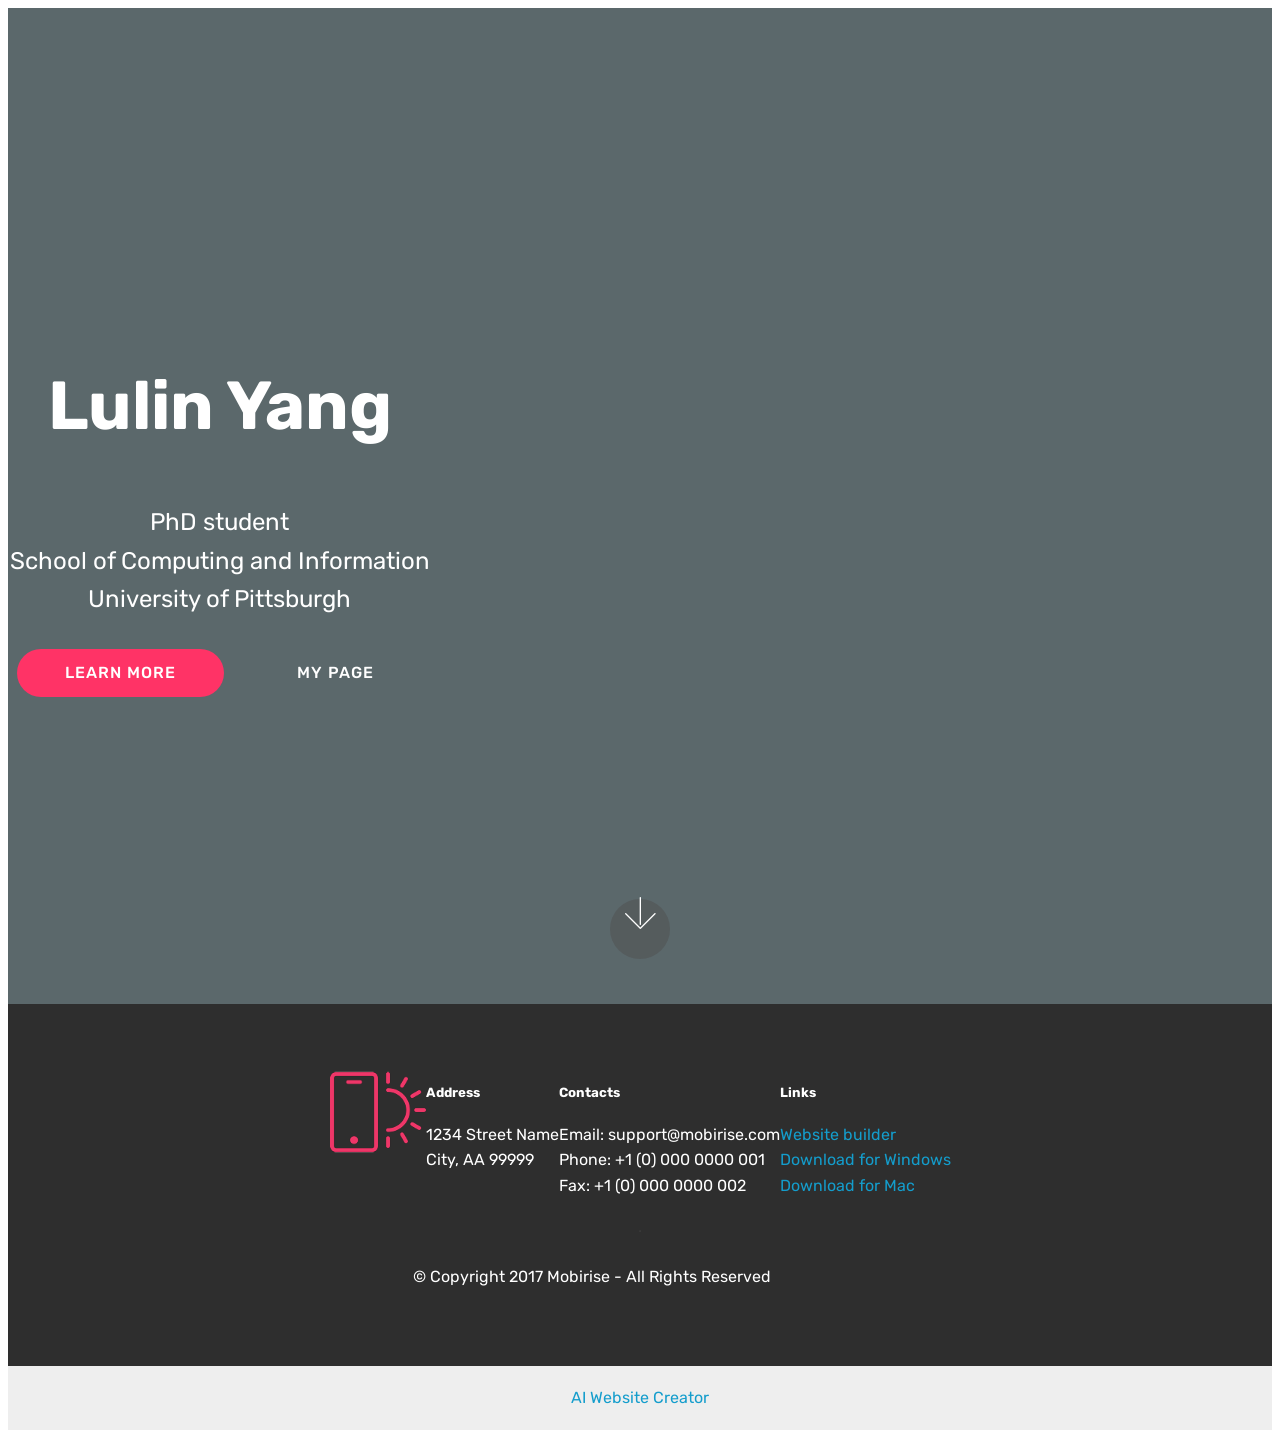
==== commit bd14e60e: "create github pages" ====
--- a/index.html
+++ b/index.html
@@ -11,17 +11,16 @@
   
   
   <title>Home</title>
-  <link rel="stylesheet" href="assets/web/assets/mobirise-icons2/mobirise2.css">
+  <link rel="stylesheet" href="assets/web/assets/mobirise-icons/mobirise-icons.css">
   <link rel="stylesheet" href="assets/bootstrap/css/bootstrap.min.css">
   <link rel="stylesheet" href="assets/bootstrap/css/bootstrap-grid.min.css">
   <link rel="stylesheet" href="assets/bootstrap/css/bootstrap-reboot.min.css">
-  <link rel="stylesheet" href="assets/animatecss/animate.css">
+  <link rel="stylesheet" href="assets/tether/tether.min.css">
   <link rel="stylesheet" href="assets/socicon/css/styles.css">
   <link rel="stylesheet" href="assets/theme/css/style.css">
-  <link rel="stylesheet" href="assets/gallery/style.css">
-  <link rel="preload" href="https://fonts.googleapis.com/css?family=Inter+Tight:100,200,300,400,500,600,700,800,900,100i,200i,300i,400i,500i,600i,700i,800i,900i&display=swap" as="style" onload="this.onload=null;this.rel='stylesheet'">
-  <noscript><link rel="stylesheet" href="https://fonts.googleapis.com/css?family=Inter+Tight:100,200,300,400,500,600,700,800,900,100i,200i,300i,400i,500i,600i,700i,800i,900i&display=swap"></noscript>
-  <link rel="preload" as="style" href="assets/mobirise/css/mbr-additional.css?v=DqYL6e"><link rel="stylesheet" href="assets/mobirise/css/mbr-additional.css?v=DqYL6e" type="text/css">
+  <link rel="preload" href="https://fonts.googleapis.com/css?family=Rubik:300,300i,400,400i,500,500i,700,700i,900,900i&display=swap" as="style" onload="this.onload=null;this.rel='stylesheet'">
+  <noscript><link rel="stylesheet" href="https://fonts.googleapis.com/css?family=Rubik:300,300i,400,400i,500,500i,700,700i,900,900i&display=swap"></noscript>
+  <link rel="preload" as="style" href="assets/mobirise/css/mbr-additional.css?v=mIsjLV"><link rel="stylesheet" href="assets/mobirise/css/mbr-additional.css?v=mIsjLV" type="text/css">
 
   
   
@@ -29,225 +28,117 @@
 </head>
 <body>
   
-  <section data-bs-version="5.1" class="header5 cid-tJS6uM4N87" id="header05-1">
-	
+  <section class="cid-qTkA127IK8 mbr-fullscreen" id="header2-1">
 
-	
-	
-	<div class="topbg"></div>
-	<div class="align-center container">
-		<div class="row justify-content-center">
-			<div class="col-md-12 col-lg-9">
-				<h1 class="mbr-section-title mbr-fonts-style mb-4 display-1"><strong>Lulin Yang</strong></h1>
-				<p class="mbr-text mbr-fonts-style mb-4 display-7">PhD student<br>University of Pittsburgh</p>
-				<div class="mbr-section-btn mt-3"><a class="btn btn-primary display-7" href="index.html#form02-6">Start now</a> <a class="btn btn-primary-outline display-7" href="index.html#gallery02-v">Live demo</a></div>
-			</div>
-		</div>
-		<div class="row mt-5 justify-content-center">
-			<div class="col-12 col-lg-12">
-				<img src="assets/images/11.jpg" alt="Mobirise Website Builder" title="">
-			</div>
-		</div>
-	</div>
-</section>
-
-<section data-bs-version="5.1" class="features4 cid-tMlEXTHLbS" id="features04-w">
-	
-	
-	<div class="container">
-		<div class="row justify-content-center">
-			<div class="col-12 content-head">
-				<div class="mbr-section-head mb-5">
-					<h4 class="mbr-section-title mbr-fonts-style align-center mb-0 display-2"><strong>Our Services</strong></h4>
-					<h5 class="mbr-section-subtitle mbr-fonts-style align-center mb-0 mt-4 display-7">Hover over pictures to add more cards or rearrange them with the Tools panel. Add multiple cards by selecting multiple images. You can set the number of columns in Block Parameters.</h5>
-					
-				</div>
-			</div>
-		</div>
-		<div class="row">
-			<div class="item features-image col-12 col-md-6 col-lg-4">
-				<div class="item-wrapper">
-					<div class="item-img">
-						<img src="assets/images/gallery03.jpg" alt="Mobirise Website Builder">
-					</div>
-					<div class="item-content">
-						<h5 class="item-title mbr-fonts-style display-5">
-							<strong>Marketing</strong>
-						</h5>
-						
-						<p class="mbr-text mbr-fonts-style display-7">
-							Service Description. You can show/hide the title, subtitle, text, button in the Block Parameters
-						</p>
-						<div class="mbr-section-btn item-footer"><a href="" class="btn item-btn btn-primary display-7">Learn more</a></div>
-					</div>
-
-				</div>
-			</div>
-			<div class="item features-image col-12 col-md-6 col-lg-4">
-				<div class="item-wrapper">
-					<div class="item-img">
-						<img src="assets/images/gallery05.jpg" alt="Mobirise Website Builder">
-					</div>
-					<div class="item-content">
-						<h5 class="item-title mbr-fonts-style display-5">
-							<strong>Promotion</strong>
-						</h5>
-						
-						<p class="mbr-text mbr-fonts-style display-7">
-							Service Description. You can show/hide the title, subtitle, text, button in the Block Parameters
-						</p>
-						<div class="mbr-section-btn item-footer"><a href="" class="btn item-btn btn-primary display-7">Learn more</a></div>
-					</div>
-				</div>
-			</div>
-			<div class="item features-image col-12 col-md-6 col-lg-4">
-				<div class="item-wrapper">
-					<div class="item-img">
-						<img src="assets/images/gallery02.jpg" alt="Mobirise Website Builder">
-					</div>
-					<div class="item-content">
-						<h5 class="item-title mbr-fonts-style display-5">
-							<strong>Branding</strong>
-						</h5>
-						
-						<p class="mbr-text mbr-fonts-style display-7">
-							Service Description. You can show/hide the title, subtitle, text, button in the Block Parameters<br>
-						</p>
-						<div class="mbr-section-btn item-footer"><a href="" class="btn item-btn btn-primary display-7">Learn more</a></div>
-					</div>
-				</div>
-			</div>
-		</div>
-	</div>
-</section>
-
-<section data-bs-version="5.1" class="gallery1 mbr-gallery cid-tMlDYtQ5fF" id="gallery02-v">
     
 
     
+
+    <div class="container align-center">
+        <div class="row justify-content-md-center">
+            <div class="mbr-white col-md-10">
+                <h1 class="mbr-section-title mbr-bold pb-3 mbr-fonts-style display-1">Lulin Yang</h1>
+                
+                <p class="mbr-text pb-3 mbr-fonts-style display-5">PhD student<br>School of Computing and Information<br>University of Pittsburgh</p>
+                <div class="mbr-section-btn"><a class="btn btn-md btn-secondary display-4" href="https://mobirise.com">LEARN MORE</a>
+                    <a class="btn btn-md btn-white-outline display-4" href="page1.html">MY PAGE</a></div>
+            </div>
+        </div>
+    </div>
+    <div class="mbr-arrow hidden-sm-down" aria-hidden="true">
+        <a href="#next">
+            <i class="mbri-down mbr-iconfont"></i>
+        </a>
+    </div>
+</section>
+
+<section class="cid-qTkAaeaxX5" id="footer1-2">
+
     
 
-    <div class="container-fluid">
-        <div class="row justify-content-center">
-            <div class="col-12 content-head">
-                <div class="mbr-section-head mb-5">
-                    <h3 class="mbr-section-title mbr-fonts-style align-center m-0 display-2"><strong>Gallery with Masonry Grid and Popup Slider</strong></h3>
-                    <h4 class="mbr-section-subtitle mbr-fonts-style align-center mb-0 mt-4 display-7">Use images of different sizes in this gallery. Click on the image to change it. Click on the + (Add Items) button to add multiple pictures at once.</h4>
+    
+
+    <div class="container">
+        <div class="media-container-row content text-white">
+            <div class="col-12 col-md-3">
+                <div class="media-wrap">
+                    <a href="https://mobirise.com/">
+                        <img src="assets/images/logo2.png" alt="Mobirise">
+                    </a>
                 </div>
             </div>
-        </div>
-        <div class="row mbr-gallery mbr-masonry" data-masonry="{&quot;percentPosition&quot;: true }">
-            <div class="col-12 col-md-6 col-lg-3 item gallery-image">
-                <div class="item-wrapper" data-toggle="modal" data-bs-toggle="modal" data-target="#uJMtKIclG1-modal" data-bs-target="#uJMtKIclG1-modal">
-                    <img class="w-100" src="assets/images/gallery03.jpg" alt="Mobirise Website Builder" data-slide-to="0" data-bs-slide-to="0" data-target="#lb-uJMtKIclG1" data-bs-target="#lb-uJMtKIclG1">
-                    <div class="icon-wrapper">
-                        <span class="mobi-mbri mobi-mbri-search mbr-iconfont mbr-iconfont-btn"></span>
-                    </div>
-                </div>
-                
+            <div class="col-12 col-md-3 mbr-fonts-style display-7">
+                <h5 class="pb-3">
+                    Address
+                </h5>
+                <p class="mbr-text">
+                    1234 Street Name
+                    <br>City, AA 99999
+                </p>
             </div>
-            <div class="col-12 col-md-6 col-lg-3 item gallery-image">
-                <div class="item-wrapper" data-toggle="modal" data-bs-toggle="modal" data-target="#uJMtKIclG1-modal" data-bs-target="#uJMtKIclG1-modal">
-                    <img class="w-100" src="assets/images/gallery13.jpg" alt="Mobirise Website Builder" data-slide-to="1" data-bs-slide-to="1" data-target="#lb-uJMtKIclG1" data-bs-target="#lb-uJMtKIclG1">
-                    <div class="icon-wrapper">
-                        <span class="mobi-mbri mobi-mbri-search mbr-iconfont mbr-iconfont-btn"></span>
-                    </div>
-                </div>
-                
+            <div class="col-12 col-md-3 mbr-fonts-style display-7">
+                <h5 class="pb-3">
+                    Contacts
+                </h5>
+                <p class="mbr-text">
+                    Email: support@mobirise.com
+                    <br>Phone: +1 (0) 000 0000 001
+                    <br>Fax: +1 (0) 000 0000 002
+                </p>
             </div>
-            <div class="col-12 col-md-6 col-lg-3 item gallery-image">
-                <div class="item-wrapper" data-toggle="modal" data-bs-toggle="modal" data-target="#uJMtKIclG1-modal" data-bs-target="#uJMtKIclG1-modal">
-                    <img class="w-100" src="assets/images/gallery10.jpg" alt="Mobirise Website Builder" data-slide-to="2" data-bs-slide-to="2" data-target="#lb-uJMtKIclG1" data-bs-target="#lb-uJMtKIclG1">
-                    <div class="icon-wrapper">
-                        <span class="mobi-mbri mobi-mbri-search mbr-iconfont mbr-iconfont-btn"></span>
-                    </div>
-                </div>
-                
-            </div>
-            <div class="col-12 col-md-6 col-lg-3 item gallery-image">
-                <div class="item-wrapper" data-toggle="modal" data-bs-toggle="modal" data-target="#uJMtKIclG1-modal" data-bs-target="#uJMtKIclG1-modal">
-                    <img class="w-100" src="assets/images/gallery08.jpg" alt="Mobirise Website Builder" data-slide-to="3" data-bs-slide-to="3" data-target="#lb-uJMtKIclG1" data-bs-target="#lb-uJMtKIclG1">
-                    <div class="icon-wrapper">
-                        <span class="mobi-mbri mobi-mbri-search mbr-iconfont mbr-iconfont-btn"></span>
-                    </div>
-                </div>
-                
-            </div>
-            <div class="col-12 col-md-6 col-lg-3 item gallery-image">
-                <div class="item-wrapper" data-toggle="modal" data-bs-toggle="modal" data-target="#uJMtKIclG1-modal" data-bs-target="#uJMtKIclG1-modal">
-                    <img class="w-100" src="assets/images/gallery06.jpg" alt="Mobirise Website Builder" data-slide-to="4" data-bs-slide-to="4" data-target="#lb-uJMtKIclG1" data-bs-target="#lb-uJMtKIclG1">
-                    <div class="icon-wrapper">
-                        <span class="mobi-mbri mobi-mbri-search mbr-iconfont mbr-iconfont-btn"></span>
-                    </div>
-                </div>
-                
-            </div>
-            <div class="col-12 col-md-6 col-lg-3 item gallery-image">
-                <div class="item-wrapper" data-toggle="modal" data-bs-toggle="modal" data-target="#uJMtKIclG1-modal" data-bs-target="#uJMtKIclG1-modal">
-                    <img class="w-100" src="assets/images/gallery02.jpg" alt="Mobirise Website Builder" data-slide-to="5" data-bs-slide-to="5" data-target="#lb-uJMtKIclG1" data-bs-target="#lb-uJMtKIclG1">
-                    <div class="icon-wrapper">
-                        <span class="mobi-mbri mobi-mbri-search mbr-iconfont mbr-iconfont-btn"></span>
-                    </div>
-                </div>
-                
-            </div>
-            <div class="col-12 col-md-6 col-lg-3 item gallery-image">
-                <div class="item-wrapper" data-toggle="modal" data-bs-toggle="modal" data-target="#uJMtKIclG1-modal" data-bs-target="#uJMtKIclG1-modal">
-                    <img class="w-100" src="assets/images/gallery01.jpg" alt="Mobirise Website Builder" data-slide-to="6" data-bs-slide-to="6" data-target="#lb-uJMtKIclG1" data-bs-target="#lb-uJMtKIclG1">
-                    <div class="icon-wrapper">
-                        <span class="mobi-mbri mobi-mbri-search mbr-iconfont mbr-iconfont-btn"></span>
-                    </div>
-                </div>
-                
+            <div class="col-12 col-md-3 mbr-fonts-style display-7">
+                <h5 class="pb-3">
+                    Links
+                </h5>
+                <p class="mbr-text">
+                    <a class="text-primary" href="https://mobirise.com/">Website builder</a>
+                    <br><a class="text-primary" href="https://mobirise.com/mobirise-free-win.zip">Download for Windows</a>
+                    <br><a class="text-primary" href="https://mobirise.com/mobirise-free-mac.zip">Download for Mac</a>
+                </p>
             </div>
         </div>
-
-        <div class="modal mbr-slider" tabindex="-1" role="dialog" aria-hidden="true" id="uJMtKIclG1-modal">
-            <div class="modal-dialog" role="document">
-                <div class="modal-content">
-                    <div class="modal-body">
-                        <div class="carousel slide" id="lb-uJMtKIclG1" data-interval="5000" data-bs-interval="5000">
-                            <div class="carousel-inner">
-                                <div class="carousel-item active">
-                                    <img class="d-block w-100" src="assets/images/gallery03.jpg" alt="Mobirise Website Builder">
-                                </div>
-                                <div class="carousel-item">
-                                    <img class="d-block w-100" src="assets/images/gallery13.jpg" alt="Mobirise Website Builder">
-                                </div>
-                                <div class="carousel-item">
-                                    <img class="d-block w-100" src="assets/images/gallery10.jpg" alt="Mobirise Website Builder">
-                                </div>
-                                <div class="carousel-item">
-                                    <img class="d-block w-100" src="assets/images/gallery08.jpg" alt="Mobirise Website Builder">
-                                </div>
-                                <div class="carousel-item">
-                                    <img class="d-block w-100" src="assets/images/gallery06.jpg" alt="Mobirise Website Builder">
-                                </div>
-                                <div class="carousel-item">
-                                    <img class="d-block w-100" src="assets/images/gallery02.jpg" alt="Mobirise Website Builder">
-                                </div>
-                                <div class="carousel-item">
-                                    <img class="d-block w-100" src="assets/images/gallery01.jpg" alt="Mobirise Website Builder">
-                                </div>
-                            </div>
-                            <ol class="carousel-indicators">
-                                <li data-slide-to="0" data-bs-slide-to="0" class="active" data-target="#lb-uJMtKIclG1" data-bs-target="#lb-uJMtKIclG1"></li>
-                                <li data-slide-to="1" data-bs-slide-to="1" data-target="#lb-uJMtKIclG1" data-bs-target="#lb-uJMtKIclG1"></li>
-                                <li data-slide-to="2" data-bs-slide-to="2" data-target="#lb-uJMtKIclG1" data-bs-target="#lb-uJMtKIclG1"></li>
-                                <li data-slide-to="3" data-bs-slide-to="3" data-target="#lb-uJMtKIclG1" data-bs-target="#lb-uJMtKIclG1"></li>
-                                <li data-slide-to="4" data-bs-slide-to="4" data-target="#lb-uJMtKIclG1" data-bs-target="#lb-uJMtKIclG1"></li>
-                                <li data-slide-to="5" data-bs-slide-to="5" data-target="#lb-uJMtKIclG1" data-bs-target="#lb-uJMtKIclG1"></li>
-                                <li data-slide-to="6" data-bs-slide-to="6" data-target="#lb-uJMtKIclG1" data-bs-target="#lb-uJMtKIclG1"></li>
-                            </ol>
-                            <a role="button" href="" class="close" data-dismiss="modal" data-bs-dismiss="modal" aria-label="Close">
+        <div class="footer-lower">
+            <div class="media-container-row">
+                <div class="col-sm-12">
+                    <hr>
+                </div>
+            </div>
+            <div class="media-container-row mbr-white">
+                <div class="col-sm-6 copyright">
+                    <p class="mbr-text mbr-fonts-style display-7">
+                        © Copyright 2017 Mobirise - All Rights Reserved
+                    </p>
+                </div>
+                <div class="col-md-6">
+                    <div class="social-list align-right">
+                        <div class="soc-item">
+                            <a href="https://twitter.com/mobirise" target="_blank">
+                                <span class="socicon-twitter socicon mbr-iconfont mbr-iconfont-social"></span>
                             </a>
-                            <a class="carousel-control-prev carousel-control" role="button" data-slide="prev" data-bs-slide="prev" href="#lb-uJMtKIclG1">
-                                <span class="mobi-mbri mobi-mbri-arrow-prev" aria-hidden="true"></span>
-                                <span class="sr-only visually-hidden">Previous</span>
+                        </div>
+                        <div class="soc-item">
+                            <a href="https://www.facebook.com/pages/Mobirise/1616226671953247" target="_blank">
+                                <span class="socicon-facebook socicon mbr-iconfont mbr-iconfont-social"></span>
                             </a>
-                            <a class="carousel-control-next carousel-control" role="button" data-slide="next" data-bs-slide="next" href="#lb-uJMtKIclG1">
-                                <span class="mobi-mbri mobi-mbri-arrow-next" aria-hidden="true"></span>
-                                <span class="sr-only visually-hidden">Next</span>
+                        </div>
+                        <div class="soc-item">
+                            <a href="https://www.youtube.com/c/mobirise" target="_blank">
+                                <span class="socicon-youtube socicon mbr-iconfont mbr-iconfont-social"></span>
+                            </a>
+                        </div>
+                        <div class="soc-item">
+                            <a href="https://instagram.com/mobirise" target="_blank">
+                                <span class="socicon-instagram socicon mbr-iconfont mbr-iconfont-social"></span>
+                            </a>
+                        </div>
+                        <div class="soc-item">
+                            <a href="https://plus.google.com/u/0/+Mobirise" target="_blank">
+                                <span class="socicon-googleplus socicon mbr-iconfont mbr-iconfont-social"></span>
+                            </a>
+                        </div>
+                        <div class="soc-item">
+                            <a href="https://www.behance.net/Mobirise" target="_blank">
+                                <span class="socicon-behance socicon mbr-iconfont mbr-iconfont-social"></span>
                             </a>
                         </div>
                     </div>
@@ -255,260 +146,8 @@
             </div>
         </div>
     </div>
-</section>
-
-<section data-bs-version="5.1" class="header09 cid-tLAX5BnXkJ" id="header09-q">
-	
-	
-	<div class="container">
-		<div class="row">
-			<div class="content-wrap col-12 col-md-8">
-				<h1 class="mbr-section-title mbr-fonts-style mbr-white mb-4 display-1"><strong>Unlock boundless possibilities</strong></h1>
-				
-				<p class="mbr-fonts-style mbr-text mbr-white mb-4 display-7">
-					Mobirise Free Website Maker is perfect for non-techies and great for pro-coders for fast prototyping and small customers' projects.
-				</p>
-				<div class="mbr-section-btn"><a class="btn btn-white-outline display-7" href="https://mobiri.se">Learn more</a></div>
-			</div>
-		</div>
-	</div>
-</section>
-
-<section data-bs-version="5.1" class="header7 cid-tLeaLmEeFr" id="header07-h">
-  
-
+</section><section class="display-7" style="padding: 0;align-items: center;justify-content: center;flex-wrap: wrap;    align-content: center;display: flex;position: relative;height: 4rem;"><a href="https://mobiri.se/3471474" style="flex: 1 1;height: 4rem;position: absolute;width: 100%;z-index: 1;"><img alt="" style="height: 4rem;" src="[data-uri]"></a><p style="margin: 0;text-align: center;" class="display-7">&#8204;</p><a style="z-index:1" href="https://mobirise.com/builder/ai-website-creator.html">AI Website Creator</a></section><script src="assets/popper/popper.min.js"></script>  <script src="assets/web/assets/jquery/jquery.min.js"></script>  <script src="assets/bootstrap/js/bootstrap.min.js"></script>  <script src="assets/tether/tether.min.js"></script>  <script src="assets/smoothscroll/smooth-scroll.js"></script>  <script src="assets/theme/js/script.js"></script>  
   
   
-  
-  <div class="align-center container">
-    <div class="row justify-content-center">
-      <div class="col-md-12 col-lg-9 mb-5">
-        <h1 class="mbr-section-title mbr-fonts-style display-1"><strong>Block with video</strong>
-        </h1>
-        <p class="mbr-text mbr-fonts-style mt-4 display-7">
-          Click on the media content to replace it. In some blocks, you can change media content via Block Parameters.
-        </p>
-        
-      </div>
-    </div>
-
-    <div class="row justify-content-center">
-      <div class="mbr-figure col-12 col-md-12"><iframe class="mbr-embedded-video" src="https://www.youtube.com/embed/sGpPgQeEyOc?rel=0&amp;amp;mute=1&amp;showinfo=0&amp;autoplay=1&amp;loop=1&amp;playlist=sGpPgQeEyOc" width="1280" height="720" frameborder="0" allowfullscreen></iframe></div>
-    </div>
-  </div>
-</section>
-
-<section data-bs-version="5.1" class="header1 cid-tJS9vXDdRK" id="header01-7">
-	
-
-	
-	
-
-	<div class="container">
-		<div class="row justify-content-center">
-			<div class="col-12 col-md-12 col-lg-7 image-wrapper">
-				<img class="w-100" src="assets/images/gallery01.jpg" alt="Mobirise Website Builder">
-			</div>
-			<div class="col-12 col-lg col-md-12">
-				<div class="text-wrapper align-left">
-					<h1 class="mbr-section-title mbr-fonts-style mb-4 display-2"><strong>About us</strong></h1>
-					<p class="mbr-text mbr-fonts-style mb-4 display-7">
-						Most blocks can be used with various types of backgrounds: color, pictures, or videos. It can be set in Block Parameters.&nbsp;You can show/hide the title, subtitle, text, button in the Block Parameters (blue gear icon at the top right corner of the block).&nbsp;</p>
-					<div class="mbr-section-btn mt-3"><a class="btn btn-primary display-7" href="https://mobiri.se">Start now</a></div>
-				</div>
-			</div>
-		</div>
-	</div>
-</section>
-
-<section data-bs-version="5.1" class="features15 cid-tLek7gQhG7" id="features015-m">
-	
-
-	
-	
-	<div class="container">
-		<div class="mbr-section-head mb-5">
-			<h4 class="mbr-section-title mbr-fonts-style align-center mb-0 display-2">
-			  <strong>Why us?</strong></h4>
-			
-		  </div>
-		<div class="row justify-content-center">
-			<div class="item features-without-image col-12 col-lg-4">
-				<div class="item-wrapper">
-					<div class="img-wrapper">
-						<img src="assets/images/shop1.jpg" alt="Mobirise Website Builder">
-					</div>
-					<div class="card-box">
-						<h4 class="card-title mbr-fonts-style mb-3 display-5">
-							<strong>Free</strong></h4>
-						<h5 class="card-text mbr-fonts-style display-7">
-							Mobirise is a free website builder. Mobirise is a free website builder. Mobirise is a free website builder.</h5>
-					</div>
-				</div>
-			</div>
-			<div class="item features-without-image col-12 col-lg-4">
-				<div class="item-wrapper">
-					<div class="img-wrapper">
-						<img src="assets/images/shop2.jpg" alt="Mobirise Website Builder">
-					</div>
-					<div class="card-box">
-						<h4 class="card-title mbr-fonts-style mb-3 display-5">
-							<strong>Easy</strong></h4>
-						<h5 class="card-text mbr-fonts-style display-7">
-							Create landing pages with ease. Create landing pages with ease. Create landing pages with ease.<br><br></h5>
-					</div>
-				</div>
-			</div>
-			<div class="item features-without-image col-12 col-lg-4">
-				<div class="item-wrapper">
-					<div class="img-wrapper">
-						<img src="assets/images/shop3.jpg" alt="Mobirise Website Builder">
-					</div>
-					<div class="card-box">
-						<h4 class="card-title mbr-fonts-style mb-3 display-5">
-							<strong>Beautiful</strong></h4>
-						<h5 class="card-text mbr-fonts-style display-7">
-							Build a website with Mobirise. Build a web page with Mobirise. Create a website with Mobirise.</h5>
-					</div>
-				</div>
-			</div>
-		</div>
-	</div>
-</section>
-
-<section data-bs-version="5.1" class="form5 cid-tJS9pBcTSa" id="form02-6">
-    
-    
-    <div class="container">
-        <div class="mbr-section-head mb-5">
-            <h3 class="mbr-section-title mbr-fonts-style align-center mb-0 display-2">
-                <strong>Contact Form</strong></h3>
-            <h4 class="mbr-section-subtitle mbr-fonts-style align-center mb-0 mt-4 display-7">To change your notification email, click on any form field below.
-<div>The number of submissions is limited to 10 per day without the Form Builder.</div></h4>
-        </div>
-        <div class="row justify-content-center mt-4">
-            <div class="col-lg-8 mx-auto mbr-form" data-form-type="formoid">
-                <form action="https://mobirise.eu/" method="POST" class="mbr-form form-with-styler" data-form-title="Form Name"><input type="hidden" name="email" data-form-email="true" value="AbGCkl/RjDFkQpobfxBWA7yrDB9hp5cP8jCfBYq8lUf3Ep7aU6FnTL08gdv+jNM1UJkTtLuIrURXhBDhAacbzdC9xaOMPW0n7KEq/KeeeQG2n463pS/tLXRHFYhJDVpE.e/WM6QYUgV16iZbQxFlTXcTaJupfsQr0dMQqya7fTFrcdzU/BhevTQ5Kjx137Y0YbRBlSDnrE5k+oS+b4cN/VWVEZlJQlULSFEiSRDe0DbzG7SAjg5TsS0ZngybsmkBB">
-                    <div class="row">
-                        <div hidden="hidden" data-form-alert="" class="alert alert-success col-12">Thanks for filling out the form!</div>
-                        <div hidden="hidden" data-form-alert-danger="" class="alert alert-danger col-12">
-                            Oops...! some problem!
-                        </div>
-                    </div>
-                    <div class="dragArea row">
-                        <div class="col-md col-sm-12 form-group mb-3" data-for="name">
-                            <input type="text" name="name" placeholder="Name" data-form-field="name" class="form-control" value="" id="name-form02-6">
-                        </div>
-                        <div class="col-md col-sm-12 form-group mb-3" data-for="email">
-                            <input type="email" name="email" placeholder="Email" data-form-field="email" class="form-control" value="" id="email-form02-6">
-                        </div>
-                        <div class="col-12 form-group mb-3" data-for="phone">
-                            <input type="tel" name="phone" placeholder="Phone" data-form-field="phone" class="form-control" value="" id="phone-form02-6">
-                        </div>
-                        <div class="col-12 form-group mb-3" data-for="textarea">
-                            <textarea name="textarea" placeholder="Message" data-form-field="textarea" class="form-control" id="textarea-form02-6"></textarea>
-                        </div>
-                        <div class="col-lg-12 col-md-12 col-sm-12 align-center mbr-section-btn">
-                            <button type="submit" class="btn btn-primary display-7">Send message</button>
-                        </div>
-                    </div>
-                </form>
-            </div>
-        </div>
-    </div>
-</section>
-
-<section data-bs-version="5.1" class="contacts2 map1 cid-tLdYHD757A" id="contacts02-9">
-
-    
-
-    
-    <div class="container">
-        <div class="mbr-section-head mb-5">
-            <h3 class="mbr-section-title mbr-fonts-style align-center mb-0 display-2">
-                <strong>Contacts</strong>
-            </h3>
-            
-        </div>
-        <div class="row justify-content-center mt-4">
-            <div class="card col-12 col-md-5">
-                <div class="card-wrapper">
-                    <div class="text-wrapper">
-                        <h5 class="cardTitle mbr-fonts-style mb-2 display-5">
-                        <strong>Get in touch</strong></h5>
-                    <ul class="list mbr-fonts-style display-7">
-                        <li class="mbr-text item-wrap"><span style="font-size: 1.4rem;">Phone: </span><a href="tel:+12345678910" class="text-primary" style="font-size: 1.4rem;">0 (800) 123 45 67</a><br></li>
-                        <li class="mbr-text item-wrap">WhatsApp: <a href="https://wa.me/12345678910" class="text-primary">0 (800) 123 45 67</a></li>
-                        <li class="mbr-text item-wrap">Email: <a href="mailto:info@site.com" class="text-primary">info@site.com</a></li><li class="mbr-text item-wrap"><br></li>
-                        <li class="mbr-text item-wrap">Address: </li><li class="mbr-text item-wrap">350 5th Ave, New York, NY 10118</li><li class="mbr-text item-wrap"><span style="font-size: 1.4rem;">Working hours:</span><br></li><li class="mbr-text item-wrap">9:00AM - 6:00PM</li>
-                    </ul>
-                    </div>
-                </div>
-            </div>
-            <div class="map-wrapper col-12 col-md-7">
-                <div class="google-map"><iframe frameborder="0" style="border:0" src="https://www.google.com/maps/embed?pb=!1m14!1m8!1m3!1d6045.3003145248895!2d-73.9884657!3d40.7477229!3m2!1i1024!2i768!4f13.1!3m3!1m2!1s0x89c259a9ac1f1b85%3A0x7e33d1c0e7af3be4!2zMzUwIDV0aCBBdmUsIE5ldyBZb3JrLCBOWSAxMDExOCwg0KHQqNCQ!5e0!3m2!1sru!2sru!4v1689597362021!5m2!1sen!2sen" allowfullscreen=""></iframe></div>
-            </div>
-        </div>
-    </div>
-</section>
-
-<section data-bs-version="5.1" class="footer1 programm5 cid-tJS9NNcTLZ" once="footers" id="footer03-8">
-
-        
-
-    
-
-    <div class="container">
-        <div class="row">
-
-            <div class="row-links mb-4">
-                <ul class="header-menu">
-                  
-                  
-                  
-                  
-                <li class="header-menu-item mbr-fonts-style display-5"><a href="index.html#header01-7" class="text-danger">About</a></li><li class="header-menu-item mbr-fonts-style display-5"><a href="index.html#features04-w" class="text-danger text-primary">Services</a></li><li class="header-menu-item mbr-fonts-style display-5"><a href="index.html#contacts02-9" class="text-danger">Contacts</a></li><li class="header-menu-item mbr-fonts-style display-5"><a href="index.html#gallery02-v" class="text-danger text-primary">Works</a></li></ul>
-              </div>
-
-            <div class="col-12">
-                <div class="social-row">
-                    <div class="soc-item">
-                        <a href="https://mobiri.se/" target="_blank">
-                            <span class="mbr-iconfont socicon socicon-facebook display-7"></span>
-                        </a>
-                    </div>
-                    <div class="soc-item">
-                        <a href="https://mobiri.se/" target="_blank">
-                            <span class="mbr-iconfont socicon-twitter socicon"></span>
-                        </a>
-                    </div>
-                    <div class="soc-item">
-                        <a href="https://mobiri.se/" target="_blank">
-                            <span class="mbr-iconfont socicon-instagram socicon"></span>
-                        </a>
-                    </div>
-                    <div class="soc-item">
-                        <a href="https://mobiri.se/" target="_blank">
-                            <span class="mbr-iconfont socicon-tiktok socicon"></span>
-                        </a>
-                    </div>
-                    <div class="soc-item">
-                        <a href="https://mobiri.se/" target="_blank">
-                            <span class="mbr-iconfont socicon-youtube socicon"></span>
-                        </a>
-                    </div>
-                </div>
-            </div>
-            <div class="col-12 mt-5">
-                <p class="mbr-fonts-style copyright display-7">
-                    © Copyright 2030 Mobirise - All Rights Reserved
-                </p>
-            </div>
-        </div>
-    </div>
-</section><section class="display-7" style="padding: 0;align-items: center;justify-content: center;flex-wrap: wrap;    align-content: center;display: flex;position: relative;height: 4rem;"><a href="https://mobiri.se/3471474" style="flex: 1 1;height: 4rem;position: absolute;width: 100%;z-index: 1;"><img alt="" style="height: 4rem;" src="[data-uri]"></a><p style="margin: 0;text-align: center;" class="display-7">&#8204;</p><a style="z-index:1" href="https://mobirise.com/drag-drop-website-builder.html">Drag and Drop Website Builder</a></section><script src="assets/bootstrap/js/bootstrap.bundle.min.js"></script>  <script src="assets/smoothscroll/smooth-scroll.js"></script>  <script src="assets/ytplayer/index.js"></script>  <script src="assets/masonry/masonry.pkgd.min.js"></script>  <script src="assets/imagesloaded/imagesloaded.pkgd.min.js"></script>  <script src="assets/theme/js/script.js"></script>  <script src="assets/gallery/player.min.js"></script>  <script src="assets/gallery/script.js"></script>  <script src="assets/formoid/formoid.min.js"></script>  
-  
-  
-  <input name="animation" type="hidden">
-  </body>
+</body>
 </html>
--- a/assets/web/assets/mobirise-icons/mobirise-icons.css
+++ b/assets/web/assets/mobirise-icons/mobirise-icons.css
@@ -0,0 +1,477 @@
+@font-face {
+  font-family: 'MobiriseIcons';
+  src:  url('mobirise-icons.eot?spat4u');
+  src:  url('mobirise-icons.eot?spat4u#iefix') format('embedded-opentype'),
+    url('mobirise-icons.ttf?spat4u') format('truetype'),
+    url('mobirise-icons.woff?spat4u') format('woff'),
+    url('mobirise-icons.svg?spat4u#MobiriseIcons') format('svg');
+  font-weight: normal;
+  font-style: normal;
+  font-display: swap;
+}
+
+[class^="mbri-"], [class*=" mbri-"] {
+  /* use !important to prevent issues with browser extensions that change fonts */
+  font-family: MobiriseIcons !important;
+  speak: none;
+  font-style: normal;
+  font-weight: normal;
+  font-variant: normal;
+  text-transform: none;
+  line-height: 1;
+
+  /* Better Font Rendering =========== */
+  -webkit-font-smoothing: antialiased;
+  -moz-osx-font-smoothing: grayscale;
+}
+
+.mbri-add-submenu:before {
+  content: "\e900";
+}
+.mbri-alert:before {
+  content: "\e901";
+}
+.mbri-align-center:before {
+  content: "\e902";
+}
+.mbri-align-justify:before {
+  content: "\e903";
+}
+.mbri-align-left:before {
+  content: "\e904";
+}
+.mbri-align-right:before {
+  content: "\e905";
+}
+.mbri-android:before {
+  content: "\e906";
+}
+.mbri-apple:before {
+  content: "\e907";
+}
+.mbri-arrow-down:before {
+  content: "\e908";
+}
+.mbri-arrow-next:before {
+  content: "\e909";
+}
+.mbri-arrow-prev:before {
+  content: "\e90a";
+}
+.mbri-arrow-up:before {
+  content: "\e90b";
+}
+.mbri-bold:before {
+  content: "\e90c";
+}
+.mbri-bookmark:before {
+  content: "\e90d";
+}
+.mbri-bootstrap:before {
+  content: "\e90e";
+}
+.mbri-briefcase:before {
+  content: "\e90f";
+}
+.mbri-browse:before {
+  content: "\e910";
+}
+.mbri-bulleted-list:before {
+  content: "\e911";
+}
+.mbri-calendar:before {
+  content: "\e912";
+}
+.mbri-camera:before {
+  content: "\e913";
+}
+.mbri-cart-add:before {
+  content: "\e914";
+}
+.mbri-cart-full:before {
+  content: "\e915";
+}
+.mbri-cash:before {
+  content: "\e916";
+}
+.mbri-change-style:before {
+  content: "\e917";
+}
+.mbri-chat:before {
+  content: "\e918";
+}
+.mbri-clock:before {
+  content: "\e919";
+}
+.mbri-close:before {
+  content: "\e91a";
+}
+.mbri-cloud:before {
+  content: "\e91b";
+}
+.mbri-code:before {
+  content: "\e91c";
+}
+.mbri-contact-form:before {
+  content: "\e91d";
+}
+.mbri-credit-card:before {
+  content: "\e91e";
+}
+.mbri-cursor-click:before {
+  content: "\e91f";
+}
+.mbri-cust-feedback:before {
+  content: "\e920";
+}
+.mbri-database:before {
+  content: "\e921";
+}
+.mbri-delivery:before {
+  content: "\e922";
+}
+.mbri-desktop:before {
+  content: "\e923";
+}
+.mbri-devices:before {
+  content: "\e924";
+}
+.mbri-down:before {
+  content: "\e925";
+}
+.mbri-download:before {
+  content: "\e989";
+}
+.mbri-drag-n-drop:before {
+  content: "\e927";
+}
+.mbri-drag-n-drop2:before {
+  content: "\e928";
+}
+.mbri-edit:before {
+  content: "\e929";
+}
+.mbri-edit2:before {
+  content: "\e92a";
+}
+.mbri-error:before {
+  content: "\e92b";
+}
+.mbri-extension:before {
+  content: "\e92c";
+}
+.mbri-features:before {
+  content: "\e92d";
+}
+.mbri-file:before {
+  content: "\e92e";
+}
+.mbri-flag:before {
+  content: "\e92f";
+}
+.mbri-folder:before {
+  content: "\e930";
+}
+.mbri-gift:before {
+  content: "\e931";
+}
+.mbri-github:before {
+  content: "\e932";
+}
+.mbri-globe:before {
+  content: "\e933";
+}
+.mbri-globe-2:before {
+  content: "\e934";
+}
+.mbri-growing-chart:before {
+  content: "\e935";
+}
+.mbri-hearth:before {
+  content: "\e936";
+}
+.mbri-help:before {
+  content: "\e937";
+}
+.mbri-home:before {
+  content: "\e938";
+}
+.mbri-hot-cup:before {
+  content: "\e939";
+}
+.mbri-idea:before {
+  content: "\e93a";
+}
+.mbri-image-gallery:before {
+  content: "\e93b";
+}
+.mbri-image-slider:before {
+  content: "\e93c";
+}
+.mbri-info:before {
+  content: "\e93d";
+}
+.mbri-italic:before {
+  content: "\e93e";
+}
+.mbri-key:before {
+  content: "\e93f";
+}
+.mbri-laptop:before {
+  content: "\e940";
+}
+.mbri-layers:before {
+  content: "\e941";
+}
+.mbri-left-right:before {
+  content: "\e942";
+}
+.mbri-left:before {
+  content: "\e943";
+}
+.mbri-letter:before {
+  content: "\e944";
+}
+.mbri-like:before {
+  content: "\e945";
+}
+.mbri-link:before {
+  content: "\e946";
+}
+.mbri-lock:before {
+  content: "\e947";
+}
+.mbri-login:before {
+  content: "\e948";
+}
+.mbri-logout:before {
+  content: "\e949";
+}
+.mbri-magic-stick:before {
+  content: "\e94a";
+}
+.mbri-map-pin:before {
+  content: "\e94b";
+}
+.mbri-menu:before {
+  content: "\e94c";
+}
+.mbri-mobile:before {
+  content: "\e94d";
+}
+.mbri-mobile2:before {
+  content: "\e94e";
+}
+.mbri-mobirise:before {
+  content: "\e94f";
+}
+.mbri-more-horizontal:before {
+  content: "\e950";
+}
+.mbri-more-vertical:before {
+  content: "\e951";
+}
+.mbri-music:before {
+  content: "\e952";
+}
+.mbri-new-file:before {
+  content: "\e953";
+}
+.mbri-numbered-list:before {
+  content: "\e954";
+}
+.mbri-opened-folder:before {
+  content: "\e955";
+}
+.mbri-pages:before {
+  content: "\e956";
+}
+.mbri-paper-plane:before {
+  content: "\e957";
+}
+.mbri-paperclip:before {
+  content: "\e958";
+}
+.mbri-photo:before {
+  content: "\e959";
+}
+.mbri-photos:before {
+  content: "\e95a";
+}
+.mbri-pin:before {
+  content: "\e95b";
+}
+.mbri-play:before {
+  content: "\e95c";
+}
+.mbri-plus:before {
+  content: "\e95d";
+}
+.mbri-preview:before {
+  content: "\e95e";
+}
+.mbri-print:before {
+  content: "\e95f";
+}
+.mbri-protect:before {
+  content: "\e960";
+}
+.mbri-question:before {
+  content: "\e961";
+}
+.mbri-quote-left:before {
+  content: "\e962";
+}
+.mbri-quote-right:before {
+  content: "\e963";
+}
+.mbri-refresh:before {
+  content: "\e964";
+}
+.mbri-responsive:before {
+  content: "\e965";
+}
+.mbri-right:before {
+  content: "\e966";
+}
+.mbri-rocket:before {
+  content: "\e967";
+}
+.mbri-sad-face:before {
+  content: "\e968";
+}
+.mbri-sale:before {
+  content: "\e969";
+}
+.mbri-save:before {
+  content: "\e96a";
+}
+.mbri-search:before {
+  content: "\e96b";
+}
+.mbri-setting:before {
+  content: "\e96c";
+}
+.mbri-setting2:before {
+  content: "\e96d";
+}
+.mbri-setting3:before {
+  content: "\e96e";
+}
+.mbri-share:before {
+  content: "\e96f";
+}
+.mbri-shopping-bag:before {
+  content: "\e970";
+}
+.mbri-shopping-basket:before {
+  content: "\e971";
+}
+.mbri-shopping-cart:before {
+  content: "\e972";
+}
+.mbri-sites:before {
+  content: "\e973";
+}
+.mbri-smile-face:before {
+  content: "\e974";
+}
+.mbri-speed:before {
+  content: "\e975";
+}
+.mbri-star:before {
+  content: "\e976";
+}
+.mbri-success:before {
+  content: "\e977";
+}
+.mbri-sun:before {
+  content: "\e978";
+}
+.mbri-sun2:before {
+  content: "\e979";
+}
+.mbri-tablet:before {
+  content: "\e97a";
+}
+.mbri-tablet-vertical:before {
+  content: "\e97b";
+}
+.mbri-target:before {
+  content: "\e97c";
+}
+.mbri-timer:before {
+  content: "\e97d";
+}
+.mbri-to-ftp:before {
+  content: "\e97e";
+}
+.mbri-to-local-drive:before {
+  content: "\e97f";
+}
+.mbri-touch-swipe:before {
+  content: "\e980";
+}
+.mbri-touch:before {
+  content: "\e981";
+}
+.mbri-trash:before {
+  content: "\e982";
+}
+.mbri-underline:before {
+  content: "\e983";
+}
+.mbri-unlink:before {
+  content: "\e984";
+}
+.mbri-unlock:before {
+  content: "\e985";
+}
+.mbri-up-down:before {
+  content: "\e986";
+}
+.mbri-up:before {
+  content: "\e987";
+}
+.mbri-update:before {
+  content: "\e988";
+}
+.mbri-upload:before {
+ content: "\e926"; 
+}
+.mbri-user:before {
+  content: "\e98a";
+}
+.mbri-user2:before {
+  content: "\e98b";
+}
+.mbri-users:before {
+  content: "\e98c";
+}
+.mbri-video:before {
+  content: "\e98d";
+}
+.mbri-video-play:before {
+  content: "\e98e";
+}
+.mbri-watch:before {
+  content: "\e98f";
+}
+.mbri-website-theme:before {
+  content: "\e990";
+}
+.mbri-wifi:before {
+  content: "\e991";
+}
+.mbri-windows:before {
+  content: "\e992";
+}
+.mbri-zoom-out:before {
+  content: "\e993";
+}
+.mbri-redo:before {
+  content: "\e994";
+}
+.mbri-undo:before {
+  content: "\e995";
+}
--- a/assets/theme/css/style.css
+++ b/assets/theme/css/style.css
@@ -0,0 +1,1141 @@
+.engine {
+	position: absolute;
+	text-indent: -2400px;
+	text-align: center;
+	padding: 0;
+	top: 0;
+	left: -2400px;
+}/*!
+ * Mobirise v4 theme (https://mobirise.com/)
+ * Copyright 2017 Mobirise
+ */
+section {
+  background-color: #eeeeee;
+}
+
+.form-control:focus {
+  box-shadow: none;
+}
+
+:focus {
+  outline: none;
+}
+
+body {
+  font-style: normal;
+  line-height: 1.5;
+}
+
+section,
+.container,
+.container-fluid {
+  position: relative;
+  word-wrap: break-word;
+}
+
+a.mbr-iconfont:hover {
+  text-decoration: none;
+}
+
+.article .lead p,
+.article .lead ul,
+.article .lead ol,
+.article .lead pre,
+.article .lead blockquote {
+  margin-bottom: 0;
+}
+
+ul,
+ol,
+pre,
+blockquote {
+  margin-bottom: 2.3125rem;
+}
+
+pre {
+  background: #f4f4f4;
+  padding: 10px 24px;
+  white-space: pre-wrap;
+}
+
+.inactive {
+  -webkit-user-select: none;
+  -moz-user-select: none;
+  -ms-user-select: none;
+  user-select: none;
+  pointer-events: none;
+  -webkit-user-drag: none;
+  user-drag: none;
+}
+
+.mbr-section__comments .row {
+  justify-content: center;
+  -webkit-justify-content: center;
+}
+
+a {
+  font-style: normal;
+  font-weight: 400;
+  cursor: pointer;
+}
+
+a, a:hover {
+  text-decoration: none;
+}
+
+figure {
+  margin-bottom: 0;
+}
+
+body {
+  color: #232323;
+}
+
+h1,
+h2,
+h3,
+h4,
+h5,
+h6,
+.h1,
+.h2,
+.h3,
+.h4,
+.h5,
+.h6,
+.display-1,
+.display-2,
+.display-3,
+.display-4 {
+  line-height: 1;
+  word-break: break-word;
+  word-wrap: break-word;
+}
+
+.mbr-section-title {
+  font-style: normal;
+  line-height: 1.2;
+}
+
+.mbr-section-subtitle {
+  line-height: 1.3;
+}
+
+.mbr-text {
+  font-style: normal;
+  line-height: 1.6;
+}
+
+b,
+strong {
+  font-weight: bold;
+}
+
+blockquote {
+  padding: 10px 0 10px 20px;
+  position: relative;
+  border-left: 2px solid;
+  border-color: #ff3366;
+}
+
+input:-webkit-autofill, input:-webkit-autofill:hover, input:-webkit-autofill:focus, input:-webkit-autofill:active {
+  transition-delay: 9999s;
+  transition-property: background-color, color;
+}
+
+textarea[type='hidden'] {
+  display: none;
+}
+
+body {
+  position: relative;
+}
+
+section {
+  background-position: 50% 50%;
+  background-repeat: no-repeat;
+  background-size: cover;
+}
+
+section .mbr-background-video,
+section .mbr-background-video-preview {
+  position: absolute;
+  bottom: 0;
+  left: 0;
+  right: 0;
+  top: 0;
+}
+
+.hidden {
+  visibility: hidden;
+}
+
+.mbr-z-index20 {
+  z-index: 20;
+}
+
+/*! Base colors */
+.mbr-white {
+  color: #ffffff;
+}
+
+.mbr-black {
+  color: #000000;
+}
+
+.mbr-bg-white {
+  background-color: #ffffff;
+}
+
+.mbr-bg-black {
+  background-color: #000000;
+}
+
+/*! Text-aligns */
+.align-left {
+  text-align: left;
+}
+
+.align-center {
+  text-align: center;
+}
+
+.align-right {
+  text-align: right;
+}
+
+@media (max-width: 767px) {
+  .align-left,
+  .align-center,
+  .align-right,
+  .mbr-section-btn,
+  .mbr-section-title {
+    text-align: center;
+  }
+}
+
+/*! Font-weight  */
+.mbr-light {
+  font-weight: 300;
+}
+
+.mbr-regular {
+  font-weight: 400;
+}
+
+.mbr-semibold {
+  font-weight: 500;
+}
+
+.mbr-bold {
+  font-weight: 700;
+}
+
+/*! Media  */
+.media-size-item {
+  -moz-flex: 1 1 auto;
+  -o-flex: 1 1 auto;
+  flex: 1 1 auto;
+}
+
+.media-content {
+  flex-basis: 100%;
+}
+
+.media-container-row {
+  display: flex;
+  flex-direction: row;
+  flex-wrap: wrap;
+  justify-content: center;
+  align-content: center;
+  align-items: start;
+}
+
+.media-container-row .media-size-item {
+  width: 400px;
+}
+
+.media-container-column {
+  display: flex;
+  flex-direction: column;
+  flex-wrap: wrap;
+  justify-content: center;
+  align-content: center;
+  align-items: stretch;
+}
+
+.media-container-column > * {
+  width: 100%;
+}
+
+@media (min-width: 992px) {
+  .media-container-row {
+    flex-wrap: nowrap;
+  }
+}
+
+figure {
+  overflow: hidden;
+}
+
+figure[mbr-media-size] {
+  transition: width 0.1s;
+}
+
+.mbr-figure img,
+.mbr-figure iframe {
+  display: block;
+  width: 100%;
+}
+
+.card {
+  background-color: transparent;
+  border: none;
+}
+
+.card-box {
+  width: 100%;
+}
+
+.card-img {
+  text-align: center;
+  flex-shrink: 0;
+  -webkit-flex-shrink: 0;
+}
+
+.media {
+  max-width: 100%;
+  margin: 0 auto;
+}
+
+.mbr-figure {
+  -ms-grid-row-align: center;
+  align-self: center;
+}
+
+.media-container > div {
+  max-width: 100%;
+}
+
+.mbr-figure img,
+.card-img img {
+  width: 100%;
+}
+
+@media (max-width: 991px) {
+  .media-size-item {
+    width: auto !important;
+  }
+  .media {
+    width: auto;
+  }
+  .mbr-figure {
+    width: 100% !important;
+  }
+}
+
+/*! Buttons */
+.btn {
+  font-weight: 500;
+  border-width: 2px;
+  font-style: normal;
+  letter-spacing: 1px;
+  margin: .4rem .8rem;
+  white-space: normal;
+  transition: all .3s ease-in-out;
+  display: inline-flex;
+  align-items: center;
+  justify-content: center;
+  word-break: break-word;
+  -webkit-align-items: center;
+  -webkit-justify-content: center;
+  display: -webkit-inline-flex;
+}
+
+.btn-sm {
+  font-weight: 500;
+  letter-spacing: 1px;
+  transition: all .3s ease-in-out;
+}
+
+.btn-md {
+  font-weight: 500;
+  letter-spacing: 1px;
+  margin: .4rem .8rem !important;
+  transition: all .3s ease-in-out;
+}
+
+.btn-lg {
+  font-weight: 500;
+  letter-spacing: 1px;
+  margin: .4rem .8rem !important;
+  transition: all .3s ease-in-out;
+}
+
+.mbr-section-btn {
+  margin-left: -0.25rem;
+  margin-right: -0.25rem;
+  font-size: 0;
+}
+
+nav .mbr-section-btn {
+  margin-left: 0rem;
+  margin-right: 0rem;
+}
+
+.btn-form {
+  border-radius: 0;
+}
+
+.btn-form:hover {
+  cursor: pointer;
+}
+
+/*! Btn icon margin */
+.btn .mbr-iconfont,
+.btn.btn-sm .mbr-iconfont {
+  cursor: pointer;
+  margin-right: 0.5rem;
+}
+
+.btn.btn-md .mbr-iconfont,
+.btn.btn-md .mbr-iconfont {
+  margin-right: 0.8rem;
+}
+
+.mbr-regular {
+  font-weight: 400;
+}
+
+.mbr-semibold {
+  font-weight: 500;
+}
+
+.mbr-bold {
+  font-weight: 700;
+}
+
+[type='submit'] {
+  -webkit-appearance: none;
+}
+
+/*! Full-screen */
+.mbr-fullscreen .mbr-overlay {
+  min-height: 100vh;
+}
+
+.mbr-fullscreen {
+  display: flex;
+  display: -moz-flex;
+  display: -ms-flex;
+  display: -o-flex;
+  align-items: center;
+  -webkit-align-items: center;
+  min-height: 100vh;
+  padding-top: 3rem;
+  padding-bottom: 3rem;
+}
+
+/*! Map */
+.map {
+  height: 25rem;
+  position: relative;
+}
+
+.map iframe {
+  width: 100%;
+  height: 100%;
+}
+
+.mbr-overlay {
+  background-color: #000;
+  bottom: 0;
+  left: 0;
+  opacity: .5;
+  position: absolute;
+  right: 0;
+  top: 0;
+  z-index: 0;
+  pointer-events: none;
+}
+
+/* Form */
+blockquote {
+  font-style: italic;
+  padding: 10px 0 10px 20px;
+  font-size: 1.09rem;
+  position: relative;
+  border-width: 3px;
+}
+
+.form-control {
+  background-color: #f5f5f5;
+  box-shadow: none;
+  color: #565656;
+  line-height: 1.43;
+  min-height: 3.5em;
+  padding: 1.07em .5em;
+}
+
+.form-control, .form-control:focus {
+  border: 1px solid #e8e8e8;
+}
+
+.form-active .form-control:invalid {
+  border-color: red;
+}
+
+.form-control-label {
+  position: relative;
+  cursor: pointer;
+  margin-bottom: .357em;
+  padding: 0;
+}
+
+.alert {
+  color: #ffffff;
+  border-radius: 0;
+  border: 0;
+  font-size: .875rem;
+  line-height: 1.5;
+  margin-bottom: 1.875rem;
+  padding: 1.25rem;
+  position: relative;
+}
+
+.alert.alert-form::after {
+  background-color: inherit;
+  bottom: -7px;
+  content: "";
+  display: block;
+  height: 14px;
+  left: 50%;
+  margin-left: -7px;
+  position: absolute;
+  transform: rotate(45deg);
+  width: 14px;
+  -webkit-transform: rotate(45deg);
+}
+
+.form-asterisk {
+  font-family: initial;
+  position: absolute;
+  top: -2px;
+  font-weight: normal;
+}
+
+/*! Scroll to top arrow */
+#scrollToTop a i:before {
+  content: '';
+  position: absolute;
+  height: 40%;
+  top: 25%;
+  background: #fff;
+  width: 2px;
+  left: calc(50% - 1px);
+}
+
+#scrollToTop a i:after {
+  content: '';
+  position: absolute;
+  display: block;
+  border-top: 2px solid #fff;
+  border-right: 2px solid #fff;
+  width: 40%;
+  height: 40%;
+  left: 30%;
+  bottom: 30%;
+  transform: rotate(135deg);
+  -webkit-transform: rotate(135deg);
+}
+
+.mbr-arrow-up {
+  bottom: 25px;
+  right: 90px;
+  position: fixed;
+  text-align: right;
+  z-index: 5000;
+  color: #ffffff;
+  font-size: 32px;
+  transform: rotate(180deg);
+  -webkit-transform: rotate(180deg);
+}
+
+.mbr-arrow-up a {
+  background: rgba(0, 0, 0, 0.2);
+  border-radius: 3px;
+  color: #fff;
+  display: inline-block;
+  height: 60px;
+  width: 60px;
+  outline-style: none !important;
+  position: relative;
+  text-decoration: none;
+  transition: all 0.3s ease-in-out;
+  cursor: pointer;
+  text-align: center;
+}
+
+.mbr-arrow-up a:hover {
+  background-color: rgba(0, 0, 0, 0.4);
+}
+
+.mbr-arrow-up a i {
+  line-height: 60px;
+}
+
+.mbr-arrow-up-icon {
+  display: block;
+  color: #fff;
+}
+
+.mbr-arrow-up-icon::before {
+  content: '\203a';
+  display: inline-block;
+  font-family: serif;
+  font-size: 32px;
+  line-height: 1;
+  font-style: normal;
+  position: relative;
+  top: 6px;
+  left: -4px;
+  -webkit-transform: rotate(-90deg);
+  transform: rotate(-90deg);
+}
+
+/*! Arrow Down */
+.mbr-arrow {
+  position: absolute;
+  bottom: 45px;
+  left: 50%;
+  width: 60px;
+  height: 60px;
+  cursor: pointer;
+  background-color: rgba(80, 80, 80, 0.5);
+  border-radius: 50%;
+  -webkit-transform: translateX(-50%);
+  transform: translateX(-50%);
+}
+
+.mbr-arrow > a {
+  display: inline-block;
+  text-decoration: none;
+  outline-style: none;
+  -webkit-animation: arrowdown 1.7s ease-in-out infinite;
+  animation: arrowdown 1.7s ease-in-out infinite;
+}
+
+.mbr-arrow > a > i {
+  position: absolute;
+  top: -2px;
+  left: 15px;
+  font-size: 2rem;
+}
+
+@keyframes arrowdown {
+  0% {
+    transform: translateY(0px);
+    -webkit-transform: translateY(0px);
+  }
+  50% {
+    transform: translateY(-5px);
+    -webkit-transform: translateY(-5px);
+  }
+  100% {
+    transform: translateY(0px);
+    -webkit-transform: translateY(0px);
+  }
+}
+
+@-webkit-keyframes arrowdown {
+  0% {
+    transform: translateY(0px);
+    -webkit-transform: translateY(0px);
+  }
+  50% {
+    transform: translateY(-5px);
+    -webkit-transform: translateY(-5px);
+  }
+  100% {
+    transform: translateY(0px);
+    -webkit-transform: translateY(0px);
+  }
+}
+
+@media (max-width: 500px) {
+  .mbr-arrow-up {
+    left: 50%;
+    right: auto;
+    transform: translateX(-50%) rotate(180deg);
+    -webkit-transform: translateX(-50%) rotate(180deg);
+  }
+}
+
+/*Gradients animation*/
+@keyframes gradient-animation {
+  from {
+    background-position: 0% 100%;
+    -webkit-animation-timing-function: ease-in-out;
+            animation-timing-function: ease-in-out;
+  }
+  to {
+    background-position: 100% 0%;
+    -webkit-animation-timing-function: ease-in-out;
+            animation-timing-function: ease-in-out;
+  }
+}
+
+@-webkit-keyframes gradient-animation {
+  from {
+    background-position: 0% 100%;
+    -webkit-animation-timing-function: ease-in-out;
+            animation-timing-function: ease-in-out;
+  }
+  to {
+    background-position: 100% 0%;
+    -webkit-animation-timing-function: ease-in-out;
+            animation-timing-function: ease-in-out;
+  }
+}
+
+.bg-gradient {
+  background-size: 200% 200%;
+  animation: gradient-animation 5s infinite alternate;
+  -webkit-animation: gradient-animation 5s infinite alternate;
+}
+
+.menu .navbar-brand {
+  display: -webkit-flex;
+}
+
+.menu .navbar-brand span {
+  display: flex;
+  display: -webkit-flex;
+}
+
+.menu .navbar-brand .navbar-caption-wrap {
+  display: -webkit-flex;
+}
+
+.menu .navbar-brand .navbar-logo img {
+  display: -webkit-flex;
+}
+
+@media (min-width: 768px) and (max-width: 1023px) {
+  .menu .navbar-toggleable-sm .navbar-nav {
+    display: -ms-flexbox;
+  }
+}
+
+@media (max-width: 1023px) {
+  .menu .navbar-collapse {
+    max-height: 93.5vh;
+  }
+  .menu .navbar-collapse.show {
+    overflow: auto;
+  }
+}
+
+@media (min-width: 1024px) {
+  .menu .navbar-nav.nav-dropdown {
+    display: -webkit-flex;
+  }
+  .menu .navbar-toggleable-sm .navbar-collapse {
+    display: -webkit-flex !important;
+  }
+  .menu .collapsed .navbar-collapse {
+    max-height: 93.5vh;
+  }
+  .menu .collapsed .navbar-collapse.show {
+    overflow: auto;
+  }
+}
+
+@media (max-width: 767px) {
+  .menu .navbar-collapse {
+    max-height: 80vh;
+  }
+}
+
+/* Others*/
+.note-check a[data-value=Rubik] {
+  font-style: normal;
+}
+
+.mbr-arrow a {
+  color: #ffffff;
+}
+
+@media (max-width: 767px) {
+  .mbr-arrow {
+    display: none;
+  }
+}
+
+.navbar {
+  display: -webkit-flex;
+  -webkit-flex-wrap: wrap;
+  -webkit-align-items: center;
+  -webkit-justify-content: space-between;
+}
+
+.navbar-collapse {
+  -webkit-flex-basis: 100%;
+  -webkit-flex-grow: 1;
+  -webkit-align-items: center;
+}
+
+.nav-dropdown .link {
+  padding: 0.667em 1.667em !important;
+  margin: 0 !important;
+}
+
+.nav {
+  display: -webkit-flex;
+  -webkit-flex-wrap: wrap;
+}
+
+.row {
+  display: -webkit-flex;
+  -webkit-flex-wrap: wrap;
+}
+
+.justify-content-center {
+  -webkit-justify-content: center;
+}
+
+.form-inline {
+  display: -webkit-flex;
+  -webkit-align-items: center;
+}
+
+.card-wrapper {
+  -webkit-flex: 1;
+}
+
+.carousel-control {
+  z-index: 10;
+  display: -webkit-flex;
+  -webkit-align-items: center;
+  -webkit-justify-content: center;
+}
+
+.carousel-controls {
+  display: -webkit-flex;
+}
+
+.media {
+  display: -webkit-flex;
+}
+
+.form-group:focus {
+  outline: none;
+}
+
+.jq-selectbox__select {
+  padding: 1.07em 0.5em;
+  position: absolute;
+  top: 0;
+  left: 0;
+  width: 100%;
+}
+
+.jq-selectbox__dropdown {
+  position: absolute;
+  top: 100%;
+  left: 0 !important;
+  width: 100% !important;
+}
+
+.jq-selectbox__trigger-arrow {
+  -webkit-transform: translateY(-50%);
+          transform: translateY(-50%);
+}
+
+.jq-selectbox li {
+  padding: 1.07em 0.5em;
+}
+
+input[type='range'] {
+  padding-left: 0 !important;
+  padding-right: 0 !important;
+}
+
+.modal-dialog,
+.modal-content {
+  height: 100%;
+}
+
+.modal-dialog .carousel-inner {
+  height: calc(100vh - 1.75rem);
+}
+
+@media (max-width: 575px) {
+  .modal-dialog .carousel-inner {
+    height: calc(100vh - 1rem);
+  }
+}
+
+.carousel-item {
+  text-align: center;
+}
+
+.carousel-item img {
+  margin: auto;
+}
+
+.navbar-toggler {
+  align-self: flex-start;
+  padding: 0.25rem 0.75rem;
+  font-size: 1.25rem;
+  line-height: 1;
+  background: transparent;
+  border: 1px solid transparent;
+  border-radius: 0.25rem;
+}
+
+.navbar-toggler:focus,
+.navbar-toggler:hover {
+  text-decoration: none;
+}
+
+.navbar-toggler-icon {
+  display: inline-block;
+  width: 1.5em;
+  height: 1.5em;
+  vertical-align: middle;
+  content: '';
+  background: no-repeat center center;
+  background-size: 100% 100%;
+}
+
+.navbar-toggler-left {
+  position: absolute;
+  left: 1rem;
+}
+
+.navbar-toggler-right {
+  position: absolute;
+  right: 1rem;
+}
+
+@media (max-width: 575px) {
+  .navbar-toggleable .navbar-nav .dropdown-menu {
+    position: static;
+    float: none;
+  }
+  .navbar-toggleable > .container {
+    padding-right: 0;
+    padding-left: 0;
+  }
+}
+
+@media (min-width: 576px) {
+  .navbar-toggleable {
+    flex-direction: row;
+    flex-wrap: nowrap;
+    align-items: center;
+  }
+  .navbar-toggleable .navbar-nav {
+    flex-direction: row;
+  }
+  .navbar-toggleable .navbar-nav .nav-link {
+    padding-right: 0.5rem;
+    padding-left: 0.5rem;
+  }
+  .navbar-toggleable > .container {
+    display: flex;
+    flex-wrap: nowrap;
+    align-items: center;
+  }
+  .navbar-toggleable .navbar-collapse {
+    display: flex !important;
+    width: 100%;
+  }
+  .navbar-toggleable .navbar-toggler {
+    display: none;
+  }
+}
+
+@media (max-width: 767px) {
+  .navbar-toggleable-sm .navbar-nav .dropdown-menu {
+    position: static;
+    float: none;
+  }
+  .navbar-toggleable-sm > .container {
+    padding-right: 0;
+    padding-left: 0;
+  }
+}
+
+@media (min-width: 768px) {
+  .navbar-toggleable-sm {
+    flex-direction: row;
+    flex-wrap: nowrap;
+    align-items: center;
+  }
+  .navbar-toggleable-sm .navbar-nav {
+    flex-direction: row;
+  }
+  .navbar-toggleable-sm .navbar-nav .nav-link {
+    padding-right: 0.5rem;
+    padding-left: 0.5rem;
+  }
+  .navbar-toggleable-sm > .container {
+    display: flex;
+    flex-wrap: nowrap;
+    align-items: center;
+  }
+  .navbar-toggleable-sm .navbar-collapse {
+    display: none;
+    width: 100%;
+  }
+  .navbar-toggleable-sm .navbar-toggler {
+    display: none;
+  }
+}
+
+@media (max-width: 1023px) {
+  .navbar-toggleable-md .navbar-nav .dropdown-menu {
+    position: static;
+    float: none;
+  }
+  .navbar-toggleable-md > .container {
+    padding-right: 0;
+    padding-left: 0;
+  }
+}
+
+@media (min-width: 1024px) {
+  .navbar-toggleable-md {
+    flex-direction: row;
+    flex-wrap: nowrap;
+    align-items: center;
+  }
+  .navbar-toggleable-md .navbar-nav {
+    flex-direction: row;
+  }
+  .navbar-toggleable-md .navbar-nav .nav-link {
+    padding-right: 0.5rem;
+    padding-left: 0.5rem;
+  }
+  .navbar-toggleable-md > .container {
+    display: flex;
+    flex-wrap: nowrap;
+    align-items: center;
+  }
+  .navbar-toggleable-md .navbar-collapse {
+    display: flex !important;
+    width: 100%;
+  }
+  .navbar-toggleable-md .navbar-toggler {
+    display: none;
+  }
+}
+
+@media (max-width: 1199px) {
+  .navbar-toggleable-lg .navbar-nav .dropdown-menu {
+    position: static;
+    float: none;
+  }
+  .navbar-toggleable-lg > .container {
+    padding-right: 0;
+    padding-left: 0;
+  }
+}
+
+@media (min-width: 1200px) {
+  .navbar-toggleable-lg {
+    flex-direction: row;
+    flex-wrap: nowrap;
+    align-items: center;
+  }
+  .navbar-toggleable-lg .navbar-nav {
+    flex-direction: row;
+  }
+  .navbar-toggleable-lg .navbar-nav .nav-link {
+    padding-right: 0.5rem;
+    padding-left: 0.5rem;
+  }
+  .navbar-toggleable-lg > .container {
+    display: flex;
+    flex-wrap: nowrap;
+    align-items: center;
+  }
+  .navbar-toggleable-lg .navbar-collapse {
+    display: flex !important;
+    width: 100%;
+  }
+  .navbar-toggleable-lg .navbar-toggler {
+    display: none;
+  }
+}
+
+.navbar-toggleable-xl {
+  flex-direction: row;
+  flex-wrap: nowrap;
+  align-items: center;
+}
+
+.navbar-toggleable-xl .navbar-nav .dropdown-menu {
+  position: static;
+  float: none;
+}
+
+.navbar-toggleable-xl > .container {
+  padding-right: 0;
+  padding-left: 0;
+}
+
+.navbar-toggleable-xl .navbar-nav {
+  flex-direction: row;
+}
+
+.navbar-toggleable-xl .navbar-nav .nav-link {
+  padding-right: 0.5rem;
+  padding-left: 0.5rem;
+}
+
+.navbar-toggleable-xl > .container {
+  display: flex;
+  flex-wrap: nowrap;
+  align-items: center;
+}
+
+.navbar-toggleable-xl .navbar-collapse {
+  display: flex !important;
+  width: 100%;
+}
+
+.navbar-toggleable-xl .navbar-toggler {
+  display: none;
+}
+
+.card-img {
+  width: auto;
+}
+
+.menu .navbar.collapsed:not(.beta-menu) {
+  flex-direction: column;
+}
+
+.carousel-item.active,
+.carousel-item-next,
+.carousel-item-prev {
+  display: flex;
+}
+
+.note-air-layout .dropup .dropdown-menu,
+.note-air-layout .navbar-fixed-bottom .dropdown .dropdown-menu {
+  bottom: initial !important;
+}
+
+html,
+body {
+  height: auto;
+  min-height: 100vh;
+}
+
+.dropup .dropdown-toggle::after {
+  display: none;
+}
--- a/assets/mobirise/css/mbr-additional.css
+++ b/assets/mobirise/css/mbr-additional.css
@@ -1,608 +1,508 @@
-.btn {
-  border-width: 2px;
-}
-img,
-.card-wrap,
-.card-wrapper,
-.video-wrapper,
-.mbr-figure iframe,
-.google-map iframe,
-.slide-content,
-.plan,
-.card,
-.item-wrapper {
-  border-radius: 2rem !important;
-}
-.video-wrapper {
-  overflow: hidden;
-}
 body {
-  font-family: Inter Tight;
+  font-family: Rubik;
 }
 .display-1 {
-  font-family: 'Inter Tight', sans-serif;
-  font-size: 5rem;
-  line-height: 1;
+  font-family: 'Rubik', sans-serif;
+  font-size: 4.25rem;
+  font-display: swap;
 }
 .display-1 > .mbr-iconfont {
-  font-size: 6.25rem;
+  font-size: 6.8rem;
 }
 .display-2 {
-  font-family: 'Inter Tight', sans-serif;
-  font-size: 4rem;
-  line-height: 1;
+  font-family: 'Rubik', sans-serif;
+  font-size: 3rem;
+  font-display: swap;
 }
 .display-2 > .mbr-iconfont {
-  font-size: 5rem;
+  font-size: 4.8rem;
 }
 .display-4 {
-  font-family: 'Inter Tight', sans-serif;
-  font-size: 1.4rem;
-  line-height: 1.5;
+  font-family: 'Rubik', sans-serif;
+  font-size: 1rem;
+  font-display: swap;
 }
 .display-4 > .mbr-iconfont {
-  font-size: 1.75rem;
+  font-size: 1.6rem;
 }
 .display-5 {
-  font-family: 'Inter Tight', sans-serif;
-  font-size: 2rem;
-  line-height: 1.5;
+  font-family: 'Rubik', sans-serif;
+  font-size: 1.5rem;
+  font-display: swap;
 }
 .display-5 > .mbr-iconfont {
-  font-size: 2.5rem;
+  font-size: 2.4rem;
 }
 .display-7 {
-  font-family: 'Inter Tight', sans-serif;
-  font-size: 1.4rem;
-  line-height: 1.3;
+  font-family: 'Rubik', sans-serif;
+  font-size: 1rem;
+  font-display: swap;
 }
 .display-7 > .mbr-iconfont {
-  font-size: 1.75rem;
+  font-size: 1.6rem;
 }
 /* ---- Fluid typography for mobile devices ---- */
 /* 1.4 - font scale ratio ( bootstrap == 1.42857 ) */
 /* 100vw - current viewport width */
 /* (48 - 20)  48 == 48rem == 768px, 20 == 20rem == 320px(minimal supported viewport) */
 /* 0.65 - min scale variable, may vary */
-@media (max-width: 992px) {
-  .display-1 {
-    font-size: 4rem;
-  }
-}
 @media (max-width: 768px) {
   .display-1 {
-    font-size: 3.5rem;
-    font-size: calc( 2.4rem + (5 - 2.4) * ((100vw - 20rem) / (48 - 20)));
-    line-height: calc( 1.1 * (2.4rem + (5 - 2.4) * ((100vw - 20rem) / (48 - 20))));
+    font-size: 3.4rem;
+    font-size: calc( 2.1374999999999997rem + (4.25 - 2.1374999999999997) * ((100vw - 20rem) / (48 - 20)));
+    line-height: calc( 1.4 * (2.1374999999999997rem + (4.25 - 2.1374999999999997) * ((100vw - 20rem) / (48 - 20))));
   }
   .display-2 {
-    font-size: 3.2rem;
-    font-size: calc( 2.05rem + (4 - 2.05) * ((100vw - 20rem) / (48 - 20)));
-    line-height: calc( 1.3 * (2.05rem + (4 - 2.05) * ((100vw - 20rem) / (48 - 20))));
+    font-size: 2.4rem;
+    font-size: calc( 1.7rem + (3 - 1.7) * ((100vw - 20rem) / (48 - 20)));
+    line-height: calc( 1.4 * (1.7rem + (3 - 1.7) * ((100vw - 20rem) / (48 - 20))));
   }
   .display-4 {
-    font-size: 1.12rem;
-    font-size: calc( 1.14rem + (1.4 - 1.14) * ((100vw - 20rem) / (48 - 20)));
-    line-height: calc( 1.4 * (1.14rem + (1.4 - 1.14) * ((100vw - 20rem) / (48 - 20))));
+    font-size: 0.8rem;
+    font-size: calc( 1rem + (1 - 1) * ((100vw - 20rem) / (48 - 20)));
+    line-height: calc( 1.4 * (1rem + (1 - 1) * ((100vw - 20rem) / (48 - 20))));
   }
   .display-5 {
-    font-size: 1.6rem;
-    font-size: calc( 1.35rem + (2 - 1.35) * ((100vw - 20rem) / (48 - 20)));
-    line-height: calc( 1.4 * (1.35rem + (2 - 1.35) * ((100vw - 20rem) / (48 - 20))));
-  }
-  .display-7 {
-    font-size: 1.12rem;
-    font-size: calc( 1.14rem + (1.4 - 1.14) * ((100vw - 20rem) / (48 - 20)));
-    line-height: calc( 1.4 * (1.14rem + (1.4 - 1.14) * ((100vw - 20rem) / (48 - 20))));
-  }
-}
-@media (min-width: 992px) and (max-width: 1400px) {
-  .display-1 {
-    font-size: 3.5rem;
-    font-size: calc( 2.4rem + (5 - 2.4) * ((100vw - 62rem) / (87 - 62)));
-    line-height: calc( 1.1 * (2.4rem + (5 - 2.4) * ((100vw - 62rem) / (87 - 62))));
-  }
-  .display-2 {
-    font-size: 3.2rem;
-    font-size: calc( 2.05rem + (4 - 2.05) * ((100vw - 62rem) / (87 - 62)));
-    line-height: calc( 1.3 * (2.05rem + (4 - 2.05) * ((100vw - 62rem) / (87 - 62))));
-  }
-  .display-4 {
-    font-size: 1.12rem;
-    font-size: calc( 1.14rem + (1.4 - 1.14) * ((100vw - 62rem) / (87 - 62)));
-    line-height: calc( 1.4 * (1.14rem + (1.4 - 1.14) * ((100vw - 62rem) / (87 - 62))));
-  }
-  .display-5 {
-    font-size: 1.6rem;
-    font-size: calc( 1.35rem + (2 - 1.35) * ((100vw - 62rem) / (87 - 62)));
-    line-height: calc( 1.4 * (1.35rem + (2 - 1.35) * ((100vw - 62rem) / (87 - 62))));
-  }
-  .display-7 {
-    font-size: 1.12rem;
-    font-size: calc( 1.14rem + (1.4 - 1.14) * ((100vw - 62rem) / (87 - 62)));
-    line-height: calc( 1.4 * (1.14rem + (1.4 - 1.14) * ((100vw - 62rem) / (87 - 62))));
+    font-size: 1.2rem;
+    font-size: calc( 1.175rem + (1.5 - 1.175) * ((100vw - 20rem) / (48 - 20)));
+    line-height: calc( 1.4 * (1.175rem + (1.5 - 1.175) * ((100vw - 20rem) / (48 - 20))));
   }
 }
 /* Buttons */
 .btn {
-  padding: 1.25rem 2rem;
-  border-radius: 4px;
-}
-@media (max-width: 767px) {
-  .btn {
-    padding: 0.75rem 1.5rem;
-  }
+  padding: 1rem 3rem;
+  border-radius: 3px;
 }
 .btn-sm {
-  padding: 0.6rem 1.2rem;
-  border-radius: 4px;
+  padding: 0.6rem 1.5rem;
+  border-radius: 3px;
 }
 .btn-md {
-  padding: 0.6rem 1.2rem;
-  border-radius: 4px;
+  padding: 1rem 3rem;
+  border-radius: 3px;
 }
 .btn-lg {
-  padding: 1.25rem 2rem;
-  border-radius: 4px;
+  padding: 1.2rem 3.2rem;
+  border-radius: 3px;
 }
 .bg-primary {
-  background-color: #2b7a69 !important;
+  background-color: #149dcc !important;
 }
 .bg-success {
-  background-color: #3a341c !important;
+  background-color: #f7ed4a !important;
 }
 .bg-info {
-  background-color: #320707 !important;
+  background-color: #82786e !important;
 }
 .bg-warning {
-  background-color: #a0e2e1 !important;
+  background-color: #879a9f !important;
 }
 .bg-danger {
-  background-color: #ffffff !important;
+  background-color: #b1a374 !important;
 }
 .btn-primary,
 .btn-primary:active {
-  background-color: #2b7a69 !important;
-  border-color: #2b7a69 !important;
-  color: #ffffff !important;
-  box-shadow: none;
+  background-color: #149dcc !important;
+  border-color: #149dcc !important;
+  color: #ffffff !important;
 }
 .btn-primary:hover,
 .btn-primary:focus,
 .btn-primary.focus,
 .btn-primary.active {
-  color: inherit;
-  background-color: #38a089 !important;
-  border-color: #38a089 !important;
-  box-shadow: none;
+  color: #ffffff !important;
+  background-color: #0d6786 !important;
+  border-color: #0d6786 !important;
 }
 .btn-primary.disabled,
 .btn-primary:disabled {
   color: #ffffff !important;
-  background-color: #38a089 !important;
-  border-color: #38a089 !important;
+  background-color: #0d6786 !important;
+  border-color: #0d6786 !important;
 }
 .btn-secondary,
 .btn-secondary:active {
-  background-color: #ffd7ef !important;
-  border-color: #ffd7ef !important;
-  color: #d70081 !important;
-  box-shadow: none;
+  background-color: #ff3366 !important;
+  border-color: #ff3366 !important;
+  color: #ffffff !important;
 }
 .btn-secondary:hover,
 .btn-secondary:focus,
 .btn-secondary.focus,
 .btn-secondary.active {
-  color: inherit;
-  background-color: #ffffff !important;
-  border-color: #ffffff !important;
-  box-shadow: none;
+  color: #ffffff !important;
+  background-color: #e50039 !important;
+  border-color: #e50039 !important;
 }
 .btn-secondary.disabled,
 .btn-secondary:disabled {
-  color: #d70081 !important;
-  background-color: #ffffff !important;
-  border-color: #ffffff !important;
+  color: #ffffff !important;
+  background-color: #e50039 !important;
+  border-color: #e50039 !important;
 }
 .btn-info,
 .btn-info:active {
-  background-color: #320707 !important;
-  border-color: #320707 !important;
-  color: #ffffff !important;
-  box-shadow: none;
+  background-color: #82786e !important;
+  border-color: #82786e !important;
+  color: #ffffff !important;
 }
 .btn-info:hover,
 .btn-info:focus,
 .btn-info.focus,
 .btn-info.active {
-  color: inherit;
-  background-color: #5f0d0d !important;
-  border-color: #5f0d0d !important;
-  box-shadow: none;
+  color: #ffffff !important;
+  background-color: #59524b !important;
+  border-color: #59524b !important;
 }
 .btn-info.disabled,
 .btn-info:disabled {
   color: #ffffff !important;
-  background-color: #5f0d0d !important;
-  border-color: #5f0d0d !important;
+  background-color: #59524b !important;
+  border-color: #59524b !important;
 }
 .btn-success,
 .btn-success:active {
-  background-color: #3a341c !important;
-  border-color: #3a341c !important;
-  color: #ffffff !important;
-  box-shadow: none;
+  background-color: #f7ed4a !important;
+  border-color: #f7ed4a !important;
+  color: #3f3c03 !important;
 }
 .btn-success:hover,
 .btn-success:focus,
 .btn-success.focus,
 .btn-success.active {
-  color: inherit;
-  background-color: #5c532d !important;
-  border-color: #5c532d !important;
-  box-shadow: none;
+  color: #3f3c03 !important;
+  background-color: #eadd0a !important;
+  border-color: #eadd0a !important;
 }
 .btn-success.disabled,
 .btn-success:disabled {
-  color: #ffffff !important;
-  background-color: #5c532d !important;
-  border-color: #5c532d !important;
+  color: #3f3c03 !important;
+  background-color: #eadd0a !important;
+  border-color: #eadd0a !important;
 }
 .btn-warning,
 .btn-warning:active {
-  background-color: #a0e2e1 !important;
-  border-color: #a0e2e1 !important;
-  color: #1f6463 !important;
-  box-shadow: none;
+  background-color: #879a9f !important;
+  border-color: #879a9f !important;
+  color: #ffffff !important;
 }
 .btn-warning:hover,
 .btn-warning:focus,
 .btn-warning.focus,
 .btn-warning.active {
-  color: inherit;
-  background-color: #c7eeed !important;
-  border-color: #c7eeed !important;
-  box-shadow: none;
+  color: #ffffff !important;
+  background-color: #617479 !important;
+  border-color: #617479 !important;
 }
 .btn-warning.disabled,
 .btn-warning:disabled {
-  color: #1f6463 !important;
-  background-color: #c7eeed !important;
-  border-color: #c7eeed !important;
+  color: #ffffff !important;
+  background-color: #617479 !important;
+  border-color: #617479 !important;
 }
 .btn-danger,
 .btn-danger:active {
-  background-color: #ffffff !important;
-  border-color: #ffffff !important;
-  color: #808080 !important;
-  box-shadow: none;
+  background-color: #b1a374 !important;
+  border-color: #b1a374 !important;
+  color: #ffffff !important;
 }
 .btn-danger:hover,
 .btn-danger:focus,
 .btn-danger.focus,
 .btn-danger.active {
-  color: inherit;
+  color: #ffffff !important;
+  background-color: #8b7d4e !important;
+  border-color: #8b7d4e !important;
+}
+.btn-danger.disabled,
+.btn-danger:disabled {
+  color: #ffffff !important;
+  background-color: #8b7d4e !important;
+  border-color: #8b7d4e !important;
+}
+.btn-white {
+  color: #333333 !important;
+}
+.btn-white,
+.btn-white:active {
   background-color: #ffffff !important;
   border-color: #ffffff !important;
-  box-shadow: none;
-}
-.btn-danger.disabled,
-.btn-danger:disabled {
   color: #808080 !important;
-  background-color: #ffffff !important;
-  border-color: #ffffff !important;
-}
-.btn-white,
-.btn-white:active {
-  background-color: #eff0ec !important;
-  border-color: #eff0ec !important;
-  color: #757b62 !important;
-  box-shadow: none;
 }
 .btn-white:hover,
 .btn-white:focus,
 .btn-white.focus,
 .btn-white.active {
-  color: inherit;
-  background-color: #ffffff !important;
-  border-color: #ffffff !important;
-  box-shadow: none;
+  color: #808080 !important;
+  background-color: #d9d9d9 !important;
+  border-color: #d9d9d9 !important;
 }
 .btn-white.disabled,
 .btn-white:disabled {
-  color: #757b62 !important;
-  background-color: #ffffff !important;
-  border-color: #ffffff !important;
+  color: #808080 !important;
+  background-color: #d9d9d9 !important;
+  border-color: #d9d9d9 !important;
 }
 .btn-black,
 .btn-black:active {
-  background-color: #232323 !important;
-  border-color: #232323 !important;
-  color: #ffffff !important;
-  box-shadow: none;
+  background-color: #333333 !important;
+  border-color: #333333 !important;
+  color: #ffffff !important;
 }
 .btn-black:hover,
 .btn-black:focus,
 .btn-black.focus,
 .btn-black.active {
-  color: inherit;
-  background-color: #3d3d3d !important;
-  border-color: #3d3d3d !important;
-  box-shadow: none;
+  color: #ffffff !important;
+  background-color: #0d0d0d !important;
+  border-color: #0d0d0d !important;
 }
 .btn-black.disabled,
 .btn-black:disabled {
   color: #ffffff !important;
-  background-color: #3d3d3d !important;
-  border-color: #3d3d3d !important;
+  background-color: #0d0d0d !important;
+  border-color: #0d0d0d !important;
 }
 .btn-primary-outline,
 .btn-primary-outline:active {
-  background-color: transparent !important;
-  border-color: #2b7a69;
-  color: #2b7a69;
+  background: none;
+  border-color: #0b566f;
+  color: #0b566f;
 }
 .btn-primary-outline:hover,
 .btn-primary-outline:focus,
 .btn-primary-outline.focus,
 .btn-primary-outline.active {
-  color: #143a32 !important;
-  background-color: transparent !important;
-  border-color: #143a32 !important;
-  box-shadow: none !important;
+  color: #ffffff;
+  background-color: #149dcc;
+  border-color: #149dcc;
 }
 .btn-primary-outline.disabled,
 .btn-primary-outline:disabled {
   color: #ffffff !important;
-  background-color: #2b7a69 !important;
-  border-color: #2b7a69 !important;
+  background-color: #149dcc !important;
+  border-color: #149dcc !important;
 }
 .btn-secondary-outline,
 .btn-secondary-outline:active {
-  background-color: transparent !important;
-  border-color: #ffd7ef;
-  color: #ffd7ef;
+  background: none;
+  border-color: #cc0033;
+  color: #cc0033;
 }
 .btn-secondary-outline:hover,
 .btn-secondary-outline:focus,
 .btn-secondary-outline.focus,
 .btn-secondary-outline.active {
-  color: #ff80cc !important;
-  background-color: transparent !important;
-  border-color: #ff80cc !important;
-  box-shadow: none !important;
+  color: #ffffff;
+  background-color: #ff3366;
+  border-color: #ff3366;
 }
 .btn-secondary-outline.disabled,
 .btn-secondary-outline:disabled {
-  color: #d70081 !important;
-  background-color: #ffd7ef !important;
-  border-color: #ffd7ef !important;
+  color: #ffffff !important;
+  background-color: #ff3366 !important;
+  border-color: #ff3366 !important;
 }
 .btn-info-outline,
 .btn-info-outline:active {
-  background-color: transparent !important;
-  border-color: #320707;
-  color: #320707;
+  background: none;
+  border-color: #4b453f;
+  color: #4b453f;
 }
 .btn-info-outline:hover,
 .btn-info-outline:focus,
 .btn-info-outline.focus,
 .btn-info-outline.active {
-  color: #000000 !important;
-  background-color: transparent !important;
-  border-color: #000000 !important;
-  box-shadow: none !important;
+  color: #ffffff;
+  background-color: #82786e;
+  border-color: #82786e;
 }
 .btn-info-outline.disabled,
 .btn-info-outline:disabled {
   color: #ffffff !important;
-  background-color: #320707 !important;
-  border-color: #320707 !important;
+  background-color: #82786e !important;
+  border-color: #82786e !important;
 }
 .btn-success-outline,
 .btn-success-outline:active {
-  background-color: transparent !important;
-  border-color: #3a341c;
-  color: #3a341c;
+  background: none;
+  border-color: #d2c609;
+  color: #d2c609;
 }
 .btn-success-outline:hover,
 .btn-success-outline:focus,
 .btn-success-outline.focus,
 .btn-success-outline.active {
-  color: #000000 !important;
-  background-color: transparent !important;
-  border-color: #000000 !important;
-  box-shadow: none !important;
+  color: #3f3c03;
+  background-color: #f7ed4a;
+  border-color: #f7ed4a;
 }
 .btn-success-outline.disabled,
 .btn-success-outline:disabled {
-  color: #ffffff !important;
-  background-color: #3a341c !important;
-  border-color: #3a341c !important;
+  color: #3f3c03 !important;
+  background-color: #f7ed4a !important;
+  border-color: #f7ed4a !important;
 }
 .btn-warning-outline,
 .btn-warning-outline:active {
-  background-color: transparent !important;
-  border-color: #a0e2e1;
-  color: #a0e2e1;
+  background: none;
+  border-color: #55666b;
+  color: #55666b;
 }
 .btn-warning-outline:hover,
 .btn-warning-outline:focus,
 .btn-warning-outline.focus,
 .btn-warning-outline.active {
-  color: #5ececc !important;
-  background-color: transparent !important;
-  border-color: #5ececc !important;
-  box-shadow: none !important;
+  color: #ffffff;
+  background-color: #879a9f;
+  border-color: #879a9f;
 }
 .btn-warning-outline.disabled,
 .btn-warning-outline:disabled {
-  color: #1f6463 !important;
-  background-color: #a0e2e1 !important;
-  border-color: #a0e2e1 !important;
+  color: #ffffff !important;
+  background-color: #879a9f !important;
+  border-color: #879a9f !important;
 }
 .btn-danger-outline,
 .btn-danger-outline:active {
-  background-color: transparent !important;
-  border-color: #ffffff;
-  color: #ffffff;
+  background: none;
+  border-color: #7a6e45;
+  color: #7a6e45;
 }
 .btn-danger-outline:hover,
 .btn-danger-outline:focus,
 .btn-danger-outline.focus,
 .btn-danger-outline.active {
-  color: #d4d4d4 !important;
-  background-color: transparent !important;
-  border-color: #d4d4d4 !important;
-  box-shadow: none !important;
+  color: #ffffff;
+  background-color: #b1a374;
+  border-color: #b1a374;
 }
 .btn-danger-outline.disabled,
 .btn-danger-outline:disabled {
-  color: #808080 !important;
-  background-color: #ffffff !important;
-  border-color: #ffffff !important;
+  color: #ffffff !important;
+  background-color: #b1a374 !important;
+  border-color: #b1a374 !important;
 }
 .btn-black-outline,
 .btn-black-outline:active {
-  background-color: transparent !important;
-  border-color: #232323;
-  color: #232323;
+  background: none;
+  border-color: #000000;
+  color: #000000;
 }
 .btn-black-outline:hover,
 .btn-black-outline:focus,
 .btn-black-outline.focus,
 .btn-black-outline.active {
-  color: #000000 !important;
-  background-color: transparent !important;
-  border-color: #000000 !important;
-  box-shadow: none !important;
+  color: #ffffff;
+  background-color: #333333;
+  border-color: #333333;
 }
 .btn-black-outline.disabled,
 .btn-black-outline:disabled {
   color: #ffffff !important;
-  background-color: #232323 !important;
-  border-color: #232323 !important;
+  background-color: #333333 !important;
+  border-color: #333333 !important;
 }
 .btn-white-outline,
-.btn-white-outline:active {
-  background-color: transparent !important;
-  border-color: #fafafa;
-  color: #fafafa;
+.btn-white-outline:active,
+.btn-white-outline.active {
+  background: none;
+  border-color: #ffffff;
+  color: #ffffff;
 }
 .btn-white-outline:hover,
 .btn-white-outline:focus,
-.btn-white-outline.focus,
-.btn-white-outline.active {
-  color: #cfcfcf !important;
-  background-color: transparent !important;
-  border-color: #cfcfcf !important;
-  box-shadow: none !important;
-}
-.btn-white-outline.disabled,
-.btn-white-outline:disabled {
-  color: #7a7a7a !important;
-  background-color: #fafafa !important;
-  border-color: #fafafa !important;
+.btn-white-outline.focus {
+  color: #333333;
+  background-color: #ffffff;
+  border-color: #ffffff;
 }
 .text-primary {
-  color: #2b7a69 !important;
+  color: #149dcc !important;
 }
 .text-secondary {
-  color: #ffd7ef !important;
+  color: #ff3366 !important;
 }
 .text-success {
-  color: #3a341c !important;
+  color: #f7ed4a !important;
 }
 .text-info {
-  color: #320707 !important;
+  color: #82786e !important;
 }
 .text-warning {
-  color: #a0e2e1 !important;
+  color: #879a9f !important;
 }
 .text-danger {
-  color: #ffffff !important;
+  color: #b1a374 !important;
 }
 .text-white {
-  color: #fafafa !important;
+  color: #ffffff !important;
 }
 .text-black {
-  color: #232323 !important;
+  color: #000000 !important;
 }
 a.text-primary:hover,
-a.text-primary:focus,
-a.text-primary.active {
-  color: #102f28 !important;
+a.text-primary:focus {
+  color: #0b566f !important;
 }
 a.text-secondary:hover,
-a.text-secondary:focus,
-a.text-secondary.active {
-  color: #ff71c6 !important;
+a.text-secondary:focus {
+  color: #cc0033 !important;
 }
 a.text-success:hover,
-a.text-success:focus,
-a.text-success.active {
-  color: #000000 !important;
+a.text-success:focus {
+  color: #d2c609 !important;
 }
 a.text-info:hover,
-a.text-info:focus,
-a.text-info.active {
-  color: #000000 !important;
+a.text-info:focus {
+  color: #4b453f !important;
 }
 a.text-warning:hover,
-a.text-warning:focus,
-a.text-warning.active {
-  color: #52cac8 !important;
+a.text-warning:focus {
+  color: #55666b !important;
 }
 a.text-danger:hover,
-a.text-danger:focus,
-a.text-danger.active {
-  color: #cccccc !important;
+a.text-danger:focus {
+  color: #7a6e45 !important;
 }
 a.text-white:hover,
-a.text-white:focus,
-a.text-white.active {
-  color: #c7c7c7 !important;
+a.text-white:focus {
+  color: #b3b3b3 !important;
 }
 a.text-black:hover,
-a.text-black:focus,
-a.text-black.active {
-  color: #000000 !important;
-}
-a[class*="text-"]:not(.nav-link):not(.dropdown-item):not([role]):not(.navbar-caption) {
-  transition: 0.2s;
-  position: relative;
-  background-image: linear-gradient(currentColor 50%, currentColor 50%);
-  background-size: 10000px 2px;
-  background-repeat: no-repeat;
-  background-position: 0 1.2em;
-}
-.nav-tabs .nav-link.active {
-  color: #2b7a69;
-}
-.nav-tabs .nav-link:not(.active) {
-  color: #232323;
+a.text-black:focus {
+  color: #4d4d4d !important;
 }
 .alert-success {
   background-color: #70c770;
 }
 .alert-info {
-  background-color: #320707;
+  background-color: #82786e;
 }
 .alert-warning {
-  background-color: #a0e2e1;
+  background-color: #879a9f;
 }
 .alert-danger {
-  background-color: #ffffff;
-}
-.mbr-section-btn .btn:not(.btn-form) {
+  background-color: #b1a374;
+}
+.mbr-section-btn a.btn:not(.btn-form) {
   border-radius: 100px;
+}
+.mbr-section-btn a.btn:not(.btn-form):hover,
+.mbr-section-btn a.btn:not(.btn-form):focus {
+  box-shadow: none !important;
+}
+.mbr-section-btn a.btn:not(.btn-form):hover,
+.mbr-section-btn a.btn:not(.btn-form):focus {
+  box-shadow: 0 10px 40px 0 rgba(0, 0, 0, 0.2) !important;
+  -webkit-box-shadow: 0 10px 40px 0 rgba(0, 0, 0, 0.2) !important;
 }
 .mbr-gallery-filter li a {
   border-radius: 100px !important;
 }
 .mbr-gallery-filter li.active .btn {
-  background-color: #2b7a69;
-  border-color: #2b7a69;
+  background-color: #149dcc;
+  border-color: #149dcc;
   color: #ffffff;
 }
 .mbr-gallery-filter li.active .btn:focus {
@@ -613,64 +513,51 @@
 }
 a,
 a:hover {
-  color: #2b7a69;
+  color: #149dcc;
 }
 .mbr-plan-header.bg-primary .mbr-plan-subtitle,
 .mbr-plan-header.bg-primary .mbr-plan-price-desc {
-  color: #5ec6b0;
+  color: #b4e6f8;
 }
 .mbr-plan-header.bg-success .mbr-plan-subtitle,
 .mbr-plan-header.bg-success .mbr-plan-price-desc {
-  color: #c0b27c;
+  color: #ffffff;
 }
 .mbr-plan-header.bg-info .mbr-plan-subtitle,
 .mbr-plan-header.bg-info .mbr-plan-price-desc {
-  color: #f3abab;
+  color: #beb8b2;
 }
 .mbr-plan-header.bg-warning .mbr-plan-subtitle,
 .mbr-plan-header.bg-warning .mbr-plan-price-desc {
-  color: #ffffff;
+  color: #ced6d8;
 }
 .mbr-plan-header.bg-danger .mbr-plan-subtitle,
 .mbr-plan-header.bg-danger .mbr-plan-price-desc {
-  color: #ffffff;
+  color: #dfd9c6;
 }
 /* Scroll to top button*/
 .scrollToTop_wraper {
   display: none;
 }
 .form-control {
-  font-family: 'Inter Tight', sans-serif;
-  font-size: 1.4rem;
-  line-height: 1.3;
-  font-weight: 400;
-  border-radius: 40px !important;
+  font-family: 'Rubik', sans-serif;
+  font-size: 1rem;
+  font-display: swap;
 }
 .form-control > .mbr-iconfont {
-  font-size: 1.75rem;
-}
-.form-control:hover,
-.form-control:focus {
-  box-shadow: rgba(0, 0, 0, 0.07) 0px 1px 1px 0px, rgba(0, 0, 0, 0.07) 0px 1px 3px 0px, rgba(0, 0, 0, 0.03) 0px 0px 0px 1px;
-  border-color: #2b7a69 !important;
-}
-.form-control:-webkit-input-placeholder {
-  font-family: 'Inter Tight', sans-serif;
-  font-size: 1.4rem;
-  line-height: 1.3;
-  font-weight: 400;
-}
-.form-control:-webkit-input-placeholder > .mbr-iconfont {
-  font-size: 1.75rem;
+  font-size: 1.6rem;
 }
 blockquote {
-  border-color: #2b7a69;
+  border-color: #149dcc;
 }
 /* Forms */
-.mbr-form .input-group-btn .btn {
+.mbr-form .btn {
+  margin: .4rem 0;
+}
+.mbr-form .input-group-btn a.btn {
   border-radius: 100px !important;
 }
-.mbr-form .input-group-btn .btn:hover {
+.mbr-form .input-group-btn a.btn:hover {
   box-shadow: 0 10px 40px 0 rgba(0, 0, 0, 0.2);
 }
 .mbr-form .input-group-btn button[type="submit"] {
@@ -680,41 +567,90 @@
 .mbr-form .input-group-btn button[type="submit"]:hover {
   box-shadow: 0 10px 40px 0 rgba(0, 0, 0, 0.2);
 }
+@media (max-width: 767px) {
+  .btn {
+    font-size: .75rem !important;
+  }
+  .btn .mbr-iconfont {
+    font-size: 1rem !important;
+  }
+}
+/* Footer */
+.mbr-footer-content li::before,
+.mbr-footer .mbr-contacts li::before {
+  background: #149dcc;
+}
+.mbr-footer-content li a:hover,
+.mbr-footer .mbr-contacts li a:hover {
+  color: #149dcc;
+}
+.footer3 input[type="email"],
+.footer4 input[type="email"] {
+  border-radius: 100px !important;
+}
+.footer3 .input-group-btn a.btn,
+.footer4 .input-group-btn a.btn {
+  border-radius: 100px !important;
+}
+.footer3 .input-group-btn button[type="submit"],
+.footer4 .input-group-btn button[type="submit"] {
+  border-radius: 100px !important;
+}
+/* Headers*/
+.header13 .form-inline input[type="email"],
+.header14 .form-inline input[type="email"] {
+  border-radius: 100px;
+}
+.header13 .form-inline input[type="text"],
+.header14 .form-inline input[type="text"] {
+  border-radius: 100px;
+}
+.header13 .form-inline input[type="tel"],
+.header14 .form-inline input[type="tel"] {
+  border-radius: 100px;
+}
+.header13 .form-inline a.btn,
+.header14 .form-inline a.btn {
+  border-radius: 100px;
+}
+.header13 .form-inline button,
+.header14 .form-inline button {
+  border-radius: 100px !important;
+}
+@media screen and (-ms-high-contrast: active), (-ms-high-contrast: none) {
+  .card-wrapper {
+    flex: auto !important;
+  }
+}
 .jq-selectbox li:hover,
 .jq-selectbox li.selected {
-  background-color: #2b7a69;
-  color: #ffffff;
-}
-.jq-number__spin {
-  transition: 0.25s ease;
-}
-.jq-number__spin:hover {
-  border-color: #2b7a69;
+  background-color: #149dcc;
+  color: #ffffff;
 }
 .jq-selectbox .jq-selectbox__trigger-arrow,
 .jq-number__spin.minus:after,
 .jq-number__spin.plus:after {
   transition: 0.4s;
-  border-top-color: #232323;
-  border-bottom-color: #232323;
+  border-top-color: currentColor;
+  border-bottom-color: currentColor;
 }
 .jq-selectbox:hover .jq-selectbox__trigger-arrow,
 .jq-number__spin.minus:hover:after,
 .jq-number__spin.plus:hover:after {
-  border-top-color: #2b7a69;
-  border-bottom-color: #2b7a69;
+  border-top-color: #149dcc;
+  border-bottom-color: #149dcc;
 }
 .xdsoft_datetimepicker .xdsoft_calendar td.xdsoft_default,
 .xdsoft_datetimepicker .xdsoft_calendar td.xdsoft_current,
 .xdsoft_datetimepicker .xdsoft_timepicker .xdsoft_time_box > div > div.xdsoft_current {
   color: #ffffff !important;
-  background-color: #2b7a69 !important;
+  background-color: #149dcc !important;
   box-shadow: none !important;
 }
 .xdsoft_datetimepicker .xdsoft_calendar td:hover,
 .xdsoft_datetimepicker .xdsoft_timepicker .xdsoft_time_box > div > div:hover {
-  color: #000000 !important;
-  background: #ffd7ef !important;
+  color: #ffffff !important;
+  background: #ff3366 !important;
   box-shadow: none !important;
 }
 .lazy-bg {
@@ -725,756 +661,98 @@
   display: block;
   position: relative;
   padding-bottom: 56.25%;
-  width: 100%;
-  height: auto;
 }
 iframe.lazy-placeholder,
 .lazy-placeholder:after {
   content: '';
   position: absolute;
-  width: 200px;
-  height: 200px;
+  width: 100px;
+  height: 100px;
   background: transparent no-repeat center;
   background-size: contain;
   top: 50%;
   left: 50%;
   transform: translateX(-50%) translateY(-50%);
-  background-image: url("data:image/svg+xml;charset=UTF-8,%3csvg width='32' height='32' viewBox='0 0 64 64' xmlns='http://www.w3.org/2000/svg' stroke='%232b7a69' %3e%3cg fill='none' fill-rule='evenodd'%3e%3cg transform='translate(16 16)' stroke-width='2'%3e%3ccircle stroke-opacity='.5' cx='16' cy='16' r='16'/%3e%3cpath d='M32 16c0-9.94-8.06-16-16-16'%3e%3canimateTransform attributeName='transform' type='rotate' from='0 16 16' to='360 16 16' dur='1s' repeatCount='indefinite'/%3e%3c/path%3e%3c/g%3e%3c/g%3e%3c/svg%3e");
+  background-image: url("data:image/svg+xml;charset=UTF-8,%3csvg width='32' height='32' viewBox='0 0 64 64' xmlns='http://www.w3.org/2000/svg' stroke='%23149dcc' %3e%3cg fill='none' fill-rule='evenodd'%3e%3cg transform='translate(16 16)' stroke-width='2'%3e%3ccircle stroke-opacity='.5' cx='16' cy='16' r='16'/%3e%3cpath d='M32 16c0-9.94-8.06-16-16-16'%3e%3canimateTransform attributeName='transform' type='rotate' from='0 16 16' to='360 16 16' dur='1s' repeatCount='indefinite'/%3e%3c/path%3e%3c/g%3e%3c/g%3e%3c/svg%3e");
 }
 section.lazy-placeholder:after {
-  opacity: 0.5;
-}
-body {
-  overflow-x: hidden;
-}
-a {
-  transition: color 0.6s;
-}
-@media (max-width: 1400px) {
-  .container {
-    max-width: 100%;
-  }
-}
-@media (max-width: 1400px) and (min-width: 768px) {
-  .container {
-    padding-left: 32px;
-    padding-right: 32px;
-  }
-}
-@media (max-width: 1400px) and (min-width: 768px) {
-  .container-fluid {
-    padding-left: 32px;
-    padding-right: 32px;
-  }
+  opacity: 0.3;
+}
+.cid-qTkA127IK8 {
+  background-color: #5b686b;
+}
+.cid-qTkAaeaxX5 {
+  padding-top: 60px;
+  padding-bottom: 60px;
+  background-color: #2e2e2e;
 }
 @media (max-width: 767px) {
-  .container-fluid {
-    padding-left: 16px;
-    padding-right: 16px;
-  }
-}
-.cid-tJS6uM4N87 {
-  padding-top: 12rem;
-  padding-bottom: 2rem;
-  background-color: #edefeb;
-}
-.cid-tJS6uM4N87 .mbr-fallback-image.disabled {
-  display: none;
-}
-.cid-tJS6uM4N87 .mbr-fallback-image {
-  display: block;
-  background-size: cover;
-  background-position: center center;
-  width: 100%;
-  height: 100%;
-  position: absolute;
-  bottom: 0;
-}
-.cid-tJS6uM4N87 .topbg {
-  position: absolute;
-  bottom: 0;
-  left: 0;
-  width: 100%;
-  height: 30%;
-  background: #2b7a69;
-}
-.cid-tJS6uM4N87 .mbr-section-title {
-  color: #000000;
-}
-.cid-tJS6uM4N87 .mbr-text,
-.cid-tJS6uM4N87 .mbr-section-btn {
-  color: #000000;
-}
-.cid-tMlEXTHLbS {
-  padding-top: 4rem;
-  padding-bottom: 6rem;
-  background-color: #2b7a69;
-}
-.cid-tMlEXTHLbS img,
-.cid-tMlEXTHLbS .item-img {
-  width: 100%;
-  height: 100%;
-  height: 300px;
-  object-fit: cover;
-}
-.cid-tMlEXTHLbS .item:focus,
-.cid-tMlEXTHLbS span:focus {
-  outline: none;
-}
-.cid-tMlEXTHLbS .item {
-  margin-bottom: 2rem;
+  .cid-qTkAaeaxX5 .content {
+    text-align: center;
+  }
+  .cid-qTkAaeaxX5 .content > div:not(:last-child) {
+    margin-bottom: 2rem;
+  }
 }
 @media (max-width: 767px) {
-  .cid-tMlEXTHLbS .item {
+  .cid-qTkAaeaxX5 .media-wrap {
     margin-bottom: 1rem;
   }
 }
-.cid-tMlEXTHLbS .item-content {
-  margin-top: 2rem;
-  padding: 0 2.25rem 2.25rem;
-  display: flex;
-  flex-direction: column;
-  height: 100%;
+.cid-qTkAaeaxX5 .media-wrap .mbr-iconfont-logo {
+  font-size: 7.5rem;
+  color: #f36;
+}
+.cid-qTkAaeaxX5 .media-wrap img {
+  height: 6rem;
 }
 @media (max-width: 767px) {
-  .cid-tMlEXTHLbS .item-content {
-    padding: 0 2rem 1.5rem;
-    margin-top: 1rem;
-  }
-}
-.cid-tMlEXTHLbS .item-wrapper {
-  position: relative;
-  background: #ffffff;
-  height: 100%;
-  display: flex;
-  flex-flow: column nowrap;
-}
-.cid-tMlEXTHLbS .item-wrapper .item-footer {
-  margin-top: auto;
-}
-.cid-tMlEXTHLbS .mbr-section-title {
-  color: #ffffff;
-  text-align: center;
-}
-.cid-tMlEXTHLbS .item-title {
-  text-align: left;
-}
-.cid-tMlEXTHLbS .item-subtitle {
-  text-align: left;
-}
-.cid-tMlEXTHLbS .mbr-text,
-.cid-tMlEXTHLbS .item .mbr-section-btn {
-  text-align: left;
-}
-.cid-tMlEXTHLbS .content-head {
-  max-width: 800px;
-}
-.cid-tMlEXTHLbS .mbr-section-subtitle,
-.cid-tMlEXTHLbS .mbr-section-head .mbr-section-btn {
-  color: #ffffff;
-  text-align: center;
-}
-.cid-tMlDYtQ5fF {
-  padding-top: 6rem;
-  padding-bottom: 6rem;
-  background-color: #edefeb;
-}
-.cid-tMlDYtQ5fF .mbr-fallback-image.disabled {
-  display: none;
-}
-.cid-tMlDYtQ5fF .mbr-fallback-image {
-  display: block;
-  background-size: cover;
-  background-position: center center;
-  width: 100%;
-  height: 100%;
-  position: absolute;
-  top: 0;
-}
-.cid-tMlDYtQ5fF .item {
-  margin-bottom: 2rem;
-}
-@media (max-width: 767px) {
-  .cid-tMlDYtQ5fF .item {
+  .cid-qTkAaeaxX5 .footer-lower .copyright {
     margin-bottom: 1rem;
-  }
-}
-.cid-tMlDYtQ5fF .item-wrapper {
-  position: relative;
-}
-.cid-tMlDYtQ5fF .item-wrapper .icon-wrapper {
-  pointer-events: none;
-  position: absolute;
-  width: 60px;
-  height: 60px;
-  font-size: 22px;
-  left: 50%;
-  top: 50%;
-  display: flex;
-  align-items: center;
-  justify-content: center;
-  border: 2px solid transparent;
-  border-radius: 50%;
-  opacity: 0;
-  color: #464845 !important;
-  transform: translateX(-50%) translateY(-50%);
-  background-color: #edefea !important;
-  transition: 0.2s;
-}
-.cid-tMlDYtQ5fF .item-wrapper:hover .icon-wrapper {
-  opacity: 1;
-}
-.cid-tMlDYtQ5fF .carousel-control,
-.cid-tMlDYtQ5fF .close {
-  background: #1b1b1b;
-}
-.cid-tMlDYtQ5fF .carousel-control-prev {
-  margin-left: 2.5rem;
-}
-.cid-tMlDYtQ5fF .carousel-control-prev span {
-  margin-right: 5px;
-}
-.cid-tMlDYtQ5fF .carousel-control-next {
-  margin-right: 2.5rem;
-}
-.cid-tMlDYtQ5fF .carousel-control-next span {
-  margin-left: 5px;
-}
-.cid-tMlDYtQ5fF .close {
-  position: fixed;
-  opacity: 0.5;
-  font-size: 22px;
-  font-weight: 300;
-  width: 60px;
-  height: 60px;
-  border-radius: 50%;
-  color: #fff;
-  top: 2.5rem;
-  right: 2.5rem;
-  border: 2px solid #fff;
-  text-shadow: none;
-  z-index: 5;
-  transition: opacity 0.3s ease;
-  font-family: 'Moririse2';
-  align-items: center;
-  justify-content: center;
-  display: flex;
-}
-.cid-tMlDYtQ5fF .close::before {
-  content: '\e91a';
-}
-.cid-tMlDYtQ5fF .close:hover {
-  opacity: 1;
-  background: #000;
-  color: #fff;
-}
-.cid-tMlDYtQ5fF .carousel-control {
-  display: flex;
-  top: 50%;
-  width: 60px;
-  height: 60px;
-  margin-top: -1.5rem;
-  font-size: 22px;
-  background-color: rgba(0, 0, 0, 0.5);
-  border: 2px solid #fff;
-  border-radius: 50%;
-  transition: all 0.3s;
-}
-.cid-tMlDYtQ5fF .carousel-control.carousel-control-prev {
-  left: 0;
-  margin-left: 2.5rem;
-}
-.cid-tMlDYtQ5fF .carousel-control.carousel-control-next {
-  right: 0;
-  margin-right: 2.5rem;
-}
-@media (max-width: 767px) {
-  .cid-tMlDYtQ5fF .carousel-control {
-    top: auto;
-    bottom: 1rem;
-  }
-}
-.cid-tMlDYtQ5fF .carousel-indicators {
-  position: absolute;
-  bottom: 0;
-  margin-bottom: 3px;
-}
-.cid-tMlDYtQ5fF .carousel-indicators li {
-  max-width: 15px;
-  height: 15px;
-  width: 15px;
-  max-height: 15px;
-  margin: 3px;
-  background-color: rgba(0, 0, 0, 0.5);
-  border: 2px solid #fff;
-  border-radius: 50%;
-  opacity: 0.5;
-  transition: all 0.3s;
-}
-.cid-tMlDYtQ5fF .carousel-indicators li.active,
-.cid-tMlDYtQ5fF .carousel-indicators li:hover {
-  opacity: 0.9;
-}
-.cid-tMlDYtQ5fF .carousel-indicators li::after,
-.cid-tMlDYtQ5fF .carousel-indicators li::before {
-  content: none;
-}
-.cid-tMlDYtQ5fF .carousel-indicators.ie-fix {
-  left: 50%;
-  display: block;
-  width: 60%;
-  margin-left: -30%;
-  text-align: center;
-}
-@media (max-width: 768px) {
-  .cid-tMlDYtQ5fF .carousel-indicators {
-    display: none !important;
-  }
-}
-@media (max-width: 991px) {
-  .cid-tMlDYtQ5fF .carousel-indicators {
-    margin-bottom: 3.625rem !important;
-    padding-left: 2.5rem;
-    padding-right: 2.5rem;
-  }
-}
-@media (max-width: 767px) {
-  .cid-tMlDYtQ5fF .carousel-indicators {
-    display: none;
-  }
-}
-.cid-tMlDYtQ5fF .carousel-inner {
-  display: flex;
-  align-items: center;
-}
-.cid-tMlDYtQ5fF .carousel-inner > .active {
-  display: block;
-}
-.cid-tMlDYtQ5fF .carousel-control.left {
-  left: 0;
-  margin-left: 2.5rem;
-}
-.cid-tMlDYtQ5fF .carousel-control.right {
-  right: 0;
-  margin-right: 2.5rem;
-}
-.cid-tMlDYtQ5fF .carousel-control:hover {
-  background: #1b1b1b;
-  color: #fff;
-  opacity: 1;
-}
-@media (max-width: 768px) {
-  .cid-tMlDYtQ5fF .carousel-control,
-  .cid-tMlDYtQ5fF .carousel-indicators,
-  .cid-tMlDYtQ5fF .modal .close {
-    position: fixed;
-  }
-}
-@media (max-width: 767px) {
-  .cid-tMlDYtQ5fF .mbr-slider .carousel-control {
-    top: auto;
-    bottom: 20px;
-  }
-  .cid-tMlDYtQ5fF .mbr-slider > .container .carousel-control {
-    margin-bottom: 0;
-  }
-}
-.cid-tMlDYtQ5fF .carousel-indicators .active,
-.cid-tMlDYtQ5fF .carousel-indicators li {
-  width: 7px;
-  height: 7px;
-  margin: 3px;
-  background: #000000;
-  opacity: 0.5;
-  border: 4px solid #000000;
-}
-.cid-tMlDYtQ5fF .carousel-indicators .active {
-  background: #fff;
-}
-.cid-tMlDYtQ5fF .carousel-indicators li {
-  max-width: 15px;
-  max-height: 15px;
-  border-radius: 50%;
-}
-.cid-tMlDYtQ5fF .modal {
-  padding-left: 0 !important;
-  position: fixed;
-  overflow: hidden;
-  padding-right: 0 !important;
-}
-.cid-tMlDYtQ5fF .modal-dialog {
-  margin: 0 auto;
-  max-width: 100%;
-  padding-left: 1rem;
-  padding-right: 1rem;
-}
-.cid-tMlDYtQ5fF .modal-content {
-  border-radius: 0;
-  border: none;
-  background: transparent;
-}
-.cid-tMlDYtQ5fF .modal-body {
-  padding: 0;
-  display: flex;
-  align-items: center;
-}
-.cid-tMlDYtQ5fF .modal-body img {
-  width: 100%;
-  object-fit: contain;
-  max-height: calc(100vh - 1.75rem);
-}
-.cid-tMlDYtQ5fF .carousel {
-  width: 100%;
-}
-.cid-tMlDYtQ5fF .modal-backdrop.in {
-  opacity: 0.8;
-}
-.cid-tMlDYtQ5fF .modal.fade .modal-dialog {
-  transition: margin-top 0.3s ease-out;
-}
-.cid-tMlDYtQ5fF .modal.fade .modal-dialog,
-.cid-tMlDYtQ5fF .modal.in .modal-dialog {
-  transform: none;
-}
-.cid-tMlDYtQ5fF .mbr-gallery .item-wrapper {
-  cursor: pointer;
-}
-.cid-tMlDYtQ5fF .content-head {
-  max-width: 800px;
-}
-.cid-tMlDYtQ5fF H3 {
-  text-align: center;
-}
-.cid-tMlDYtQ5fF H4 {
-  text-align: center;
-}
-.cid-tLAX5BnXkJ {
-  display: flex;
-  padding-top: 90px;
-  padding-bottom: 90px;
-  background-color: #086784;
-}
-@media (min-width: 768px) {
-  .cid-tLAX5BnXkJ {
-    align-items: center;
-  }
-  .cid-tLAX5BnXkJ .row {
-    justify-content: center;
-  }
-}
-@media (max-width: 991px) and (min-width: 768px) {
-  .cid-tLAX5BnXkJ .content-wrap {
-    min-width: 50%;
-  }
-}
-@media (max-width: 767px) {
-  .cid-tLAX5BnXkJ {
-    -webkit-align-items: center;
-    align-items: center;
-  }
-  .cid-tLAX5BnXkJ .mbr-row {
-    -webkit-justify-content: center;
-    justify-content: center;
-  }
-  .cid-tLAX5BnXkJ .content-wrap {
-    width: 100%;
-  }
-}
-.cid-tLAX5BnXkJ .mbr-section-title {
-  text-align: center;
-}
-.cid-tLAX5BnXkJ .mbr-text,
-.cid-tLAX5BnXkJ .mbr-section-btn {
-  text-align: center;
-}
-.cid-tLeaLmEeFr {
-  padding-top: 6rem;
-  padding-bottom: 6rem;
-  background-color: #edefeb;
-}
-.cid-tLeaLmEeFr .mbr-fallback-image.disabled {
-  display: none;
-}
-.cid-tLeaLmEeFr .mbr-fallback-image {
-  display: block;
-  background-size: cover;
-  background-position: center center;
-  width: 100%;
-  height: 100%;
-  position: absolute;
-  bottom: 0;
-}
-.cid-tLeaLmEeFr .topbg {
-  position: absolute;
-  bottom: 0;
-  left: 0;
-  width: 100%;
-  height: 30%;
-  background: #edefeb;
-}
-.cid-tLeaLmEeFr .mbr-section-title {
-  color: #000000;
-  text-align: center;
-}
-.cid-tLeaLmEeFr .mbr-text,
-.cid-tLeaLmEeFr .mbr-section-btn {
-  color: #000000;
-}
-.cid-tLeaLmEeFr .media-content,
-.cid-tLeaLmEeFr .mbr-figure {
-  align-self: center;
-}
-.cid-tLeaLmEeFr .mbr-figure iframe {
-  width: 100%;
-  overflow: hidden;
-}
-.cid-tLeaLmEeFr .app-video-wrapper {
-  background: transparent;
-}
-.cid-tJS9vXDdRK {
-  padding-top: 6rem;
-  padding-bottom: 6rem;
-  background-color: #ffffff;
-}
-.cid-tJS9vXDdRK .mbr-fallback-image.disabled {
-  display: none;
-}
-.cid-tJS9vXDdRK .mbr-fallback-image {
-  display: block;
-  background-size: cover;
-  background-position: center center;
-  width: 100%;
-  height: 100%;
-  position: absolute;
-  top: 0;
-}
-@media (max-width: 991px) {
-  .cid-tJS9vXDdRK .image-wrapper {
-    margin-bottom: 1rem;
-  }
-}
-.cid-tJS9vXDdRK .row {
-  flex-direction: row-reverse;
-}
-.cid-tJS9vXDdRK .row {
-  align-items: center;
-}
-@media (max-width: 991px) {
-  .cid-tJS9vXDdRK .image-wrapper {
-    padding: 1rem;
-  }
-}
-@media (min-width: 992px) {
-  .cid-tJS9vXDdRK .text-wrapper {
-    padding: 0 2rem;
-  }
-}
-.cid-tJS9vXDdRK .mbr-section-title {
-  color: #000000;
-}
-.cid-tJS9vXDdRK .mbr-text,
-.cid-tJS9vXDdRK .mbr-section-btn {
-  color: #232323;
-}
-.cid-tLek7gQhG7 {
-  padding-top: 6rem;
-  padding-bottom: 6rem;
-  background-color: #f7f7f7;
-}
-.cid-tLek7gQhG7 .mbr-fallback-image.disabled {
-  display: none;
-}
-.cid-tLek7gQhG7 .mbr-fallback-image {
-  display: block;
-  background-size: cover;
-  background-position: center center;
-  width: 100%;
-  height: 100%;
-  position: absolute;
-  top: 0;
-}
-.cid-tLek7gQhG7 .item-wrapper {
-  display: flex;
-  margin-bottom: 2rem;
-}
-@media (max-width: 767px) {
-  .cid-tLek7gQhG7 .item-wrapper {
-    margin-bottom: 1rem;
-  }
-}
-.cid-tLek7gQhG7 .img-wrapper {
-  width: 10rem;
-  padding-right: 2rem;
-}
-.cid-tLek7gQhG7 .card-text {
-  color: #232323;
-}
-.cid-tJS9pBcTSa {
-  padding-top: 6rem;
-  padding-bottom: 6rem;
-  background-color: #ffffff;
-}
-.cid-tJS9pBcTSa .mbr-overlay {
-  background-color: #ffffff;
-  opacity: 0.4;
-}
-.cid-tJS9pBcTSa form .mbr-section-btn {
-  text-align: center;
-  width: 100%;
-}
-.cid-tJS9pBcTSa form .mbr-section-btn .btn {
-  display: inline-flex;
-}
-@media (max-width: 991px) {
-  .cid-tJS9pBcTSa form .mbr-section-btn .btn {
-    width: 100%;
-  }
-}
-.cid-tLdYHD757A {
-  padding-top: 6rem;
-  padding-bottom: 6rem;
-  background: #f7f7f7;
-}
-.cid-tLdYHD757A .mbr-fallback-image.disabled {
-  display: none;
-}
-.cid-tLdYHD757A .mbr-fallback-image {
-  display: block;
-  background-size: cover;
-  background-position: center center;
-  width: 100%;
-  height: 100%;
-  position: absolute;
-  top: 0;
-}
-@media (max-width: 767px) {
-  .cid-tLdYHD757A .row {
     text-align: center;
   }
-  .cid-tLdYHD757A .row .map-wrapper {
-    margin-top: 1rem;
-  }
-}
-.cid-tLdYHD757A .google-map {
-  height: 100%;
-  position: relative;
-}
-.cid-tLdYHD757A .google-map iframe {
-  height: 100%;
-  width: 100%;
-}
-@media (max-width: 767px) {
-  .cid-tLdYHD757A .google-map iframe {
-    min-height: 350px;
-  }
-}
-.cid-tLdYHD757A .google-map [data-state-details] {
-  color: #6b6763;
-  height: 1.5em;
-  margin-top: -0.75em;
-  padding-left: 1.25rem;
-  padding-right: 1.25rem;
-  position: absolute;
-  text-align: center;
-  top: 50%;
-  width: 100%;
-}
-.cid-tLdYHD757A .google-map[data-state] {
-  background: #e9e5dc;
-}
-.cid-tLdYHD757A .google-map[data-state="loading"] [data-state-details] {
-  display: none;
-}
-.cid-tLdYHD757A .card-wrapper {
-  background: #ffffff;
-}
-@media (max-width: 767px) {
-  .cid-tLdYHD757A .card-wrapper {
-    padding: 2rem 1.5rem;
-  }
-}
-@media (min-width: 768px) {
-  .cid-tLdYHD757A .card-wrapper {
-    padding: 2.25rem;
-  }
-}
-.cid-tLdYHD757A .text-wrapper {
-  padding: 0 1rem;
-}
-@media (max-width: 767px) {
-  .cid-tLdYHD757A .cardTitle,
-  .cid-tLdYHD757A .item-wrap {
-    text-align: center;
-  }
-}
-.cid-tLdYHD757A ul {
-  list-style-type: none;
-  padding: 0;
-  margin: 0;
-}
-.cid-tJS9NNcTLZ {
-  padding-top: 6rem;
-  padding-bottom: 6rem;
-  background-color: #2b7a69;
-}
-@media (max-width: 991px) {
-  .cid-tJS9NNcTLZ .container {
-    padding: 0 16px;
-  }
-}
-@media (max-width: 767px) {
-  .cid-tJS9NNcTLZ .container {
-    padding: 0 12px;
-  }
-}
-.cid-tJS9NNcTLZ .social-row {
-  display: flex;
-  justify-content: center;
-  align-items: center;
-  flex-wrap: wrap;
-}
-.cid-tJS9NNcTLZ .social-row .soc-item {
-  margin: 8px;
-}
-.cid-tJS9NNcTLZ .social-row .soc-item a:hover .mbr-iconfont,
-.cid-tJS9NNcTLZ .social-row .soc-item a:focus .mbr-iconfont {
-  background-color: #f7f7f7;
-}
-.cid-tJS9NNcTLZ .social-row .soc-item a .mbr-iconfont {
-  width: 72px;
-  height: 72px;
-  display: flex;
-  align-items: center;
-  justify-content: center;
-  border-radius: 100%;
-  font-size: 32px;
-  background-color: #ffffff;
-  color: #2b7a69;
-  transition: all 0.3s ease-in-out;
-}
-.cid-tJS9NNcTLZ .row-links {
-  width: 100%;
-  justify-content: center;
-}
-.cid-tJS9NNcTLZ .header-menu {
+}
+.cid-qTkAaeaxX5 .footer-lower hr {
+  margin: 1rem 0;
+  border-color: #fff;
+  opacity: .05;
+}
+.cid-qTkAaeaxX5 .footer-lower .social-list {
+  padding-left: 0;
+  margin-bottom: 0;
   list-style: none;
   display: flex;
-  justify-content: center;
   flex-wrap: wrap;
-  padding: 0;
-  margin-bottom: 0;
-}
-.cid-tJS9NNcTLZ .header-menu li {
-  padding: 0 1rem 1rem 1rem;
-}
-.cid-tJS9NNcTLZ .header-menu li p {
+  justify-content: flex-end;
+  -webkit-justify-content: flex-end;
+}
+.cid-qTkAaeaxX5 .footer-lower .social-list .mbr-iconfont-social {
+  font-size: 1.3rem;
+  color: #fff;
+}
+.cid-qTkAaeaxX5 .footer-lower .social-list .soc-item {
+  margin: 0 .5rem;
+}
+.cid-qTkAaeaxX5 .footer-lower .social-list a {
   margin: 0;
-}
-.cid-tJS9NNcTLZ .copyright {
-  margin-bottom: 0;
-  color: #ffffff;
-  text-align: center;
-}
-.cid-tJS9NNcTLZ .mbr-section-title {
-  color: #ffffff;
-}
+  opacity: .5;
+  -webkit-transition: .2s linear;
+  transition: .2s linear;
+}
+.cid-qTkAaeaxX5 .footer-lower .social-list a:hover {
+  opacity: 1;
+}
+@media (max-width: 767px) {
+  .cid-qTkAaeaxX5 .footer-lower .social-list {
+    justify-content: center;
+    -webkit-justify-content: center;
+  }
+}
+.cid-uq1pHWsSFe {
+  padding-top: 60px;
+  padding-bottom: 60px;
+  background-color: #ffffff;
+}
+.cid-uq1pHWsSFe .mbr-section-subtitle {
+  color: #767676;
+}
--- a/assets/mobirise/css/mbr-additional.css
+++ b/assets/mobirise/css/mbr-additional.css
@@ -1,608 +1,508 @@
-.btn {
-  border-width: 2px;
-}
-img,
-.card-wrap,
-.card-wrapper,
-.video-wrapper,
-.mbr-figure iframe,
-.google-map iframe,
-.slide-content,
-.plan,
-.card,
-.item-wrapper {
-  border-radius: 2rem !important;
-}
-.video-wrapper {
-  overflow: hidden;
-}
 body {
-  font-family: Inter Tight;
+  font-family: Rubik;
 }
 .display-1 {
-  font-family: 'Inter Tight', sans-serif;
-  font-size: 5rem;
-  line-height: 1;
+  font-family: 'Rubik', sans-serif;
+  font-size: 4.25rem;
+  font-display: swap;
 }
 .display-1 > .mbr-iconfont {
-  font-size: 6.25rem;
+  font-size: 6.8rem;
 }
 .display-2 {
-  font-family: 'Inter Tight', sans-serif;
-  font-size: 4rem;
-  line-height: 1;
+  font-family: 'Rubik', sans-serif;
+  font-size: 3rem;
+  font-display: swap;
 }
 .display-2 > .mbr-iconfont {
-  font-size: 5rem;
+  font-size: 4.8rem;
 }
 .display-4 {
-  font-family: 'Inter Tight', sans-serif;
-  font-size: 1.4rem;
-  line-height: 1.5;
+  font-family: 'Rubik', sans-serif;
+  font-size: 1rem;
+  font-display: swap;
 }
 .display-4 > .mbr-iconfont {
-  font-size: 1.75rem;
+  font-size: 1.6rem;
 }
 .display-5 {
-  font-family: 'Inter Tight', sans-serif;
-  font-size: 2rem;
-  line-height: 1.5;
+  font-family: 'Rubik', sans-serif;
+  font-size: 1.5rem;
+  font-display: swap;
 }
 .display-5 > .mbr-iconfont {
-  font-size: 2.5rem;
+  font-size: 2.4rem;
 }
 .display-7 {
-  font-family: 'Inter Tight', sans-serif;
-  font-size: 1.4rem;
-  line-height: 1.3;
+  font-family: 'Rubik', sans-serif;
+  font-size: 1rem;
+  font-display: swap;
 }
 .display-7 > .mbr-iconfont {
-  font-size: 1.75rem;
+  font-size: 1.6rem;
 }
 /* ---- Fluid typography for mobile devices ---- */
 /* 1.4 - font scale ratio ( bootstrap == 1.42857 ) */
 /* 100vw - current viewport width */
 /* (48 - 20)  48 == 48rem == 768px, 20 == 20rem == 320px(minimal supported viewport) */
 /* 0.65 - min scale variable, may vary */
-@media (max-width: 992px) {
-  .display-1 {
-    font-size: 4rem;
-  }
-}
 @media (max-width: 768px) {
   .display-1 {
-    font-size: 3.5rem;
-    font-size: calc( 2.4rem + (5 - 2.4) * ((100vw - 20rem) / (48 - 20)));
-    line-height: calc( 1.1 * (2.4rem + (5 - 2.4) * ((100vw - 20rem) / (48 - 20))));
+    font-size: 3.4rem;
+    font-size: calc( 2.1374999999999997rem + (4.25 - 2.1374999999999997) * ((100vw - 20rem) / (48 - 20)));
+    line-height: calc( 1.4 * (2.1374999999999997rem + (4.25 - 2.1374999999999997) * ((100vw - 20rem) / (48 - 20))));
   }
   .display-2 {
-    font-size: 3.2rem;
-    font-size: calc( 2.05rem + (4 - 2.05) * ((100vw - 20rem) / (48 - 20)));
-    line-height: calc( 1.3 * (2.05rem + (4 - 2.05) * ((100vw - 20rem) / (48 - 20))));
+    font-size: 2.4rem;
+    font-size: calc( 1.7rem + (3 - 1.7) * ((100vw - 20rem) / (48 - 20)));
+    line-height: calc( 1.4 * (1.7rem + (3 - 1.7) * ((100vw - 20rem) / (48 - 20))));
   }
   .display-4 {
-    font-size: 1.12rem;
-    font-size: calc( 1.14rem + (1.4 - 1.14) * ((100vw - 20rem) / (48 - 20)));
-    line-height: calc( 1.4 * (1.14rem + (1.4 - 1.14) * ((100vw - 20rem) / (48 - 20))));
+    font-size: 0.8rem;
+    font-size: calc( 1rem + (1 - 1) * ((100vw - 20rem) / (48 - 20)));
+    line-height: calc( 1.4 * (1rem + (1 - 1) * ((100vw - 20rem) / (48 - 20))));
   }
   .display-5 {
-    font-size: 1.6rem;
-    font-size: calc( 1.35rem + (2 - 1.35) * ((100vw - 20rem) / (48 - 20)));
-    line-height: calc( 1.4 * (1.35rem + (2 - 1.35) * ((100vw - 20rem) / (48 - 20))));
-  }
-  .display-7 {
-    font-size: 1.12rem;
-    font-size: calc( 1.14rem + (1.4 - 1.14) * ((100vw - 20rem) / (48 - 20)));
-    line-height: calc( 1.4 * (1.14rem + (1.4 - 1.14) * ((100vw - 20rem) / (48 - 20))));
-  }
-}
-@media (min-width: 992px) and (max-width: 1400px) {
-  .display-1 {
-    font-size: 3.5rem;
-    font-size: calc( 2.4rem + (5 - 2.4) * ((100vw - 62rem) / (87 - 62)));
-    line-height: calc( 1.1 * (2.4rem + (5 - 2.4) * ((100vw - 62rem) / (87 - 62))));
-  }
-  .display-2 {
-    font-size: 3.2rem;
-    font-size: calc( 2.05rem + (4 - 2.05) * ((100vw - 62rem) / (87 - 62)));
-    line-height: calc( 1.3 * (2.05rem + (4 - 2.05) * ((100vw - 62rem) / (87 - 62))));
-  }
-  .display-4 {
-    font-size: 1.12rem;
-    font-size: calc( 1.14rem + (1.4 - 1.14) * ((100vw - 62rem) / (87 - 62)));
-    line-height: calc( 1.4 * (1.14rem + (1.4 - 1.14) * ((100vw - 62rem) / (87 - 62))));
-  }
-  .display-5 {
-    font-size: 1.6rem;
-    font-size: calc( 1.35rem + (2 - 1.35) * ((100vw - 62rem) / (87 - 62)));
-    line-height: calc( 1.4 * (1.35rem + (2 - 1.35) * ((100vw - 62rem) / (87 - 62))));
-  }
-  .display-7 {
-    font-size: 1.12rem;
-    font-size: calc( 1.14rem + (1.4 - 1.14) * ((100vw - 62rem) / (87 - 62)));
-    line-height: calc( 1.4 * (1.14rem + (1.4 - 1.14) * ((100vw - 62rem) / (87 - 62))));
+    font-size: 1.2rem;
+    font-size: calc( 1.175rem + (1.5 - 1.175) * ((100vw - 20rem) / (48 - 20)));
+    line-height: calc( 1.4 * (1.175rem + (1.5 - 1.175) * ((100vw - 20rem) / (48 - 20))));
   }
 }
 /* Buttons */
 .btn {
-  padding: 1.25rem 2rem;
-  border-radius: 4px;
-}
-@media (max-width: 767px) {
-  .btn {
-    padding: 0.75rem 1.5rem;
-  }
+  padding: 1rem 3rem;
+  border-radius: 3px;
 }
 .btn-sm {
-  padding: 0.6rem 1.2rem;
-  border-radius: 4px;
+  padding: 0.6rem 1.5rem;
+  border-radius: 3px;
 }
 .btn-md {
-  padding: 0.6rem 1.2rem;
-  border-radius: 4px;
+  padding: 1rem 3rem;
+  border-radius: 3px;
 }
 .btn-lg {
-  padding: 1.25rem 2rem;
-  border-radius: 4px;
+  padding: 1.2rem 3.2rem;
+  border-radius: 3px;
 }
 .bg-primary {
-  background-color: #2b7a69 !important;
+  background-color: #149dcc !important;
 }
 .bg-success {
-  background-color: #3a341c !important;
+  background-color: #f7ed4a !important;
 }
 .bg-info {
-  background-color: #320707 !important;
+  background-color: #82786e !important;
 }
 .bg-warning {
-  background-color: #a0e2e1 !important;
+  background-color: #879a9f !important;
 }
 .bg-danger {
-  background-color: #ffffff !important;
+  background-color: #b1a374 !important;
 }
 .btn-primary,
 .btn-primary:active {
-  background-color: #2b7a69 !important;
-  border-color: #2b7a69 !important;
-  color: #ffffff !important;
-  box-shadow: none;
+  background-color: #149dcc !important;
+  border-color: #149dcc !important;
+  color: #ffffff !important;
 }
 .btn-primary:hover,
 .btn-primary:focus,
 .btn-primary.focus,
 .btn-primary.active {
-  color: inherit;
-  background-color: #38a089 !important;
-  border-color: #38a089 !important;
-  box-shadow: none;
+  color: #ffffff !important;
+  background-color: #0d6786 !important;
+  border-color: #0d6786 !important;
 }
 .btn-primary.disabled,
 .btn-primary:disabled {
   color: #ffffff !important;
-  background-color: #38a089 !important;
-  border-color: #38a089 !important;
+  background-color: #0d6786 !important;
+  border-color: #0d6786 !important;
 }
 .btn-secondary,
 .btn-secondary:active {
-  background-color: #ffd7ef !important;
-  border-color: #ffd7ef !important;
-  color: #d70081 !important;
-  box-shadow: none;
+  background-color: #ff3366 !important;
+  border-color: #ff3366 !important;
+  color: #ffffff !important;
 }
 .btn-secondary:hover,
 .btn-secondary:focus,
 .btn-secondary.focus,
 .btn-secondary.active {
-  color: inherit;
-  background-color: #ffffff !important;
-  border-color: #ffffff !important;
-  box-shadow: none;
+  color: #ffffff !important;
+  background-color: #e50039 !important;
+  border-color: #e50039 !important;
 }
 .btn-secondary.disabled,
 .btn-secondary:disabled {
-  color: #d70081 !important;
-  background-color: #ffffff !important;
-  border-color: #ffffff !important;
+  color: #ffffff !important;
+  background-color: #e50039 !important;
+  border-color: #e50039 !important;
 }
 .btn-info,
 .btn-info:active {
-  background-color: #320707 !important;
-  border-color: #320707 !important;
-  color: #ffffff !important;
-  box-shadow: none;
+  background-color: #82786e !important;
+  border-color: #82786e !important;
+  color: #ffffff !important;
 }
 .btn-info:hover,
 .btn-info:focus,
 .btn-info.focus,
 .btn-info.active {
-  color: inherit;
-  background-color: #5f0d0d !important;
-  border-color: #5f0d0d !important;
-  box-shadow: none;
+  color: #ffffff !important;
+  background-color: #59524b !important;
+  border-color: #59524b !important;
 }
 .btn-info.disabled,
 .btn-info:disabled {
   color: #ffffff !important;
-  background-color: #5f0d0d !important;
-  border-color: #5f0d0d !important;
+  background-color: #59524b !important;
+  border-color: #59524b !important;
 }
 .btn-success,
 .btn-success:active {
-  background-color: #3a341c !important;
-  border-color: #3a341c !important;
-  color: #ffffff !important;
-  box-shadow: none;
+  background-color: #f7ed4a !important;
+  border-color: #f7ed4a !important;
+  color: #3f3c03 !important;
 }
 .btn-success:hover,
 .btn-success:focus,
 .btn-success.focus,
 .btn-success.active {
-  color: inherit;
-  background-color: #5c532d !important;
-  border-color: #5c532d !important;
-  box-shadow: none;
+  color: #3f3c03 !important;
+  background-color: #eadd0a !important;
+  border-color: #eadd0a !important;
 }
 .btn-success.disabled,
 .btn-success:disabled {
-  color: #ffffff !important;
-  background-color: #5c532d !important;
-  border-color: #5c532d !important;
+  color: #3f3c03 !important;
+  background-color: #eadd0a !important;
+  border-color: #eadd0a !important;
 }
 .btn-warning,
 .btn-warning:active {
-  background-color: #a0e2e1 !important;
-  border-color: #a0e2e1 !important;
-  color: #1f6463 !important;
-  box-shadow: none;
+  background-color: #879a9f !important;
+  border-color: #879a9f !important;
+  color: #ffffff !important;
 }
 .btn-warning:hover,
 .btn-warning:focus,
 .btn-warning.focus,
 .btn-warning.active {
-  color: inherit;
-  background-color: #c7eeed !important;
-  border-color: #c7eeed !important;
-  box-shadow: none;
+  color: #ffffff !important;
+  background-color: #617479 !important;
+  border-color: #617479 !important;
 }
 .btn-warning.disabled,
 .btn-warning:disabled {
-  color: #1f6463 !important;
-  background-color: #c7eeed !important;
-  border-color: #c7eeed !important;
+  color: #ffffff !important;
+  background-color: #617479 !important;
+  border-color: #617479 !important;
 }
 .btn-danger,
 .btn-danger:active {
-  background-color: #ffffff !important;
-  border-color: #ffffff !important;
-  color: #808080 !important;
-  box-shadow: none;
+  background-color: #b1a374 !important;
+  border-color: #b1a374 !important;
+  color: #ffffff !important;
 }
 .btn-danger:hover,
 .btn-danger:focus,
 .btn-danger.focus,
 .btn-danger.active {
-  color: inherit;
+  color: #ffffff !important;
+  background-color: #8b7d4e !important;
+  border-color: #8b7d4e !important;
+}
+.btn-danger.disabled,
+.btn-danger:disabled {
+  color: #ffffff !important;
+  background-color: #8b7d4e !important;
+  border-color: #8b7d4e !important;
+}
+.btn-white {
+  color: #333333 !important;
+}
+.btn-white,
+.btn-white:active {
   background-color: #ffffff !important;
   border-color: #ffffff !important;
-  box-shadow: none;
-}
-.btn-danger.disabled,
-.btn-danger:disabled {
   color: #808080 !important;
-  background-color: #ffffff !important;
-  border-color: #ffffff !important;
-}
-.btn-white,
-.btn-white:active {
-  background-color: #eff0ec !important;
-  border-color: #eff0ec !important;
-  color: #757b62 !important;
-  box-shadow: none;
 }
 .btn-white:hover,
 .btn-white:focus,
 .btn-white.focus,
 .btn-white.active {
-  color: inherit;
-  background-color: #ffffff !important;
-  border-color: #ffffff !important;
-  box-shadow: none;
+  color: #808080 !important;
+  background-color: #d9d9d9 !important;
+  border-color: #d9d9d9 !important;
 }
 .btn-white.disabled,
 .btn-white:disabled {
-  color: #757b62 !important;
-  background-color: #ffffff !important;
-  border-color: #ffffff !important;
+  color: #808080 !important;
+  background-color: #d9d9d9 !important;
+  border-color: #d9d9d9 !important;
 }
 .btn-black,
 .btn-black:active {
-  background-color: #232323 !important;
-  border-color: #232323 !important;
-  color: #ffffff !important;
-  box-shadow: none;
+  background-color: #333333 !important;
+  border-color: #333333 !important;
+  color: #ffffff !important;
 }
 .btn-black:hover,
 .btn-black:focus,
 .btn-black.focus,
 .btn-black.active {
-  color: inherit;
-  background-color: #3d3d3d !important;
-  border-color: #3d3d3d !important;
-  box-shadow: none;
+  color: #ffffff !important;
+  background-color: #0d0d0d !important;
+  border-color: #0d0d0d !important;
 }
 .btn-black.disabled,
 .btn-black:disabled {
   color: #ffffff !important;
-  background-color: #3d3d3d !important;
-  border-color: #3d3d3d !important;
+  background-color: #0d0d0d !important;
+  border-color: #0d0d0d !important;
 }
 .btn-primary-outline,
 .btn-primary-outline:active {
-  background-color: transparent !important;
-  border-color: #2b7a69;
-  color: #2b7a69;
+  background: none;
+  border-color: #0b566f;
+  color: #0b566f;
 }
 .btn-primary-outline:hover,
 .btn-primary-outline:focus,
 .btn-primary-outline.focus,
 .btn-primary-outline.active {
-  color: #143a32 !important;
-  background-color: transparent !important;
-  border-color: #143a32 !important;
-  box-shadow: none !important;
+  color: #ffffff;
+  background-color: #149dcc;
+  border-color: #149dcc;
 }
 .btn-primary-outline.disabled,
 .btn-primary-outline:disabled {
   color: #ffffff !important;
-  background-color: #2b7a69 !important;
-  border-color: #2b7a69 !important;
+  background-color: #149dcc !important;
+  border-color: #149dcc !important;
 }
 .btn-secondary-outline,
 .btn-secondary-outline:active {
-  background-color: transparent !important;
-  border-color: #ffd7ef;
-  color: #ffd7ef;
+  background: none;
+  border-color: #cc0033;
+  color: #cc0033;
 }
 .btn-secondary-outline:hover,
 .btn-secondary-outline:focus,
 .btn-secondary-outline.focus,
 .btn-secondary-outline.active {
-  color: #ff80cc !important;
-  background-color: transparent !important;
-  border-color: #ff80cc !important;
-  box-shadow: none !important;
+  color: #ffffff;
+  background-color: #ff3366;
+  border-color: #ff3366;
 }
 .btn-secondary-outline.disabled,
 .btn-secondary-outline:disabled {
-  color: #d70081 !important;
-  background-color: #ffd7ef !important;
-  border-color: #ffd7ef !important;
+  color: #ffffff !important;
+  background-color: #ff3366 !important;
+  border-color: #ff3366 !important;
 }
 .btn-info-outline,
 .btn-info-outline:active {
-  background-color: transparent !important;
-  border-color: #320707;
-  color: #320707;
+  background: none;
+  border-color: #4b453f;
+  color: #4b453f;
 }
 .btn-info-outline:hover,
 .btn-info-outline:focus,
 .btn-info-outline.focus,
 .btn-info-outline.active {
-  color: #000000 !important;
-  background-color: transparent !important;
-  border-color: #000000 !important;
-  box-shadow: none !important;
+  color: #ffffff;
+  background-color: #82786e;
+  border-color: #82786e;
 }
 .btn-info-outline.disabled,
 .btn-info-outline:disabled {
   color: #ffffff !important;
-  background-color: #320707 !important;
-  border-color: #320707 !important;
+  background-color: #82786e !important;
+  border-color: #82786e !important;
 }
 .btn-success-outline,
 .btn-success-outline:active {
-  background-color: transparent !important;
-  border-color: #3a341c;
-  color: #3a341c;
+  background: none;
+  border-color: #d2c609;
+  color: #d2c609;
 }
 .btn-success-outline:hover,
 .btn-success-outline:focus,
 .btn-success-outline.focus,
 .btn-success-outline.active {
-  color: #000000 !important;
-  background-color: transparent !important;
-  border-color: #000000 !important;
-  box-shadow: none !important;
+  color: #3f3c03;
+  background-color: #f7ed4a;
+  border-color: #f7ed4a;
 }
 .btn-success-outline.disabled,
 .btn-success-outline:disabled {
-  color: #ffffff !important;
-  background-color: #3a341c !important;
-  border-color: #3a341c !important;
+  color: #3f3c03 !important;
+  background-color: #f7ed4a !important;
+  border-color: #f7ed4a !important;
 }
 .btn-warning-outline,
 .btn-warning-outline:active {
-  background-color: transparent !important;
-  border-color: #a0e2e1;
-  color: #a0e2e1;
+  background: none;
+  border-color: #55666b;
+  color: #55666b;
 }
 .btn-warning-outline:hover,
 .btn-warning-outline:focus,
 .btn-warning-outline.focus,
 .btn-warning-outline.active {
-  color: #5ececc !important;
-  background-color: transparent !important;
-  border-color: #5ececc !important;
-  box-shadow: none !important;
+  color: #ffffff;
+  background-color: #879a9f;
+  border-color: #879a9f;
 }
 .btn-warning-outline.disabled,
 .btn-warning-outline:disabled {
-  color: #1f6463 !important;
-  background-color: #a0e2e1 !important;
-  border-color: #a0e2e1 !important;
+  color: #ffffff !important;
+  background-color: #879a9f !important;
+  border-color: #879a9f !important;
 }
 .btn-danger-outline,
 .btn-danger-outline:active {
-  background-color: transparent !important;
-  border-color: #ffffff;
-  color: #ffffff;
+  background: none;
+  border-color: #7a6e45;
+  color: #7a6e45;
 }
 .btn-danger-outline:hover,
 .btn-danger-outline:focus,
 .btn-danger-outline.focus,
 .btn-danger-outline.active {
-  color: #d4d4d4 !important;
-  background-color: transparent !important;
-  border-color: #d4d4d4 !important;
-  box-shadow: none !important;
+  color: #ffffff;
+  background-color: #b1a374;
+  border-color: #b1a374;
 }
 .btn-danger-outline.disabled,
 .btn-danger-outline:disabled {
-  color: #808080 !important;
-  background-color: #ffffff !important;
-  border-color: #ffffff !important;
+  color: #ffffff !important;
+  background-color: #b1a374 !important;
+  border-color: #b1a374 !important;
 }
 .btn-black-outline,
 .btn-black-outline:active {
-  background-color: transparent !important;
-  border-color: #232323;
-  color: #232323;
+  background: none;
+  border-color: #000000;
+  color: #000000;
 }
 .btn-black-outline:hover,
 .btn-black-outline:focus,
 .btn-black-outline.focus,
 .btn-black-outline.active {
-  color: #000000 !important;
-  background-color: transparent !important;
-  border-color: #000000 !important;
-  box-shadow: none !important;
+  color: #ffffff;
+  background-color: #333333;
+  border-color: #333333;
 }
 .btn-black-outline.disabled,
 .btn-black-outline:disabled {
   color: #ffffff !important;
-  background-color: #232323 !important;
-  border-color: #232323 !important;
+  background-color: #333333 !important;
+  border-color: #333333 !important;
 }
 .btn-white-outline,
-.btn-white-outline:active {
-  background-color: transparent !important;
-  border-color: #fafafa;
-  color: #fafafa;
+.btn-white-outline:active,
+.btn-white-outline.active {
+  background: none;
+  border-color: #ffffff;
+  color: #ffffff;
 }
 .btn-white-outline:hover,
 .btn-white-outline:focus,
-.btn-white-outline.focus,
-.btn-white-outline.active {
-  color: #cfcfcf !important;
-  background-color: transparent !important;
-  border-color: #cfcfcf !important;
-  box-shadow: none !important;
-}
-.btn-white-outline.disabled,
-.btn-white-outline:disabled {
-  color: #7a7a7a !important;
-  background-color: #fafafa !important;
-  border-color: #fafafa !important;
+.btn-white-outline.focus {
+  color: #333333;
+  background-color: #ffffff;
+  border-color: #ffffff;
 }
 .text-primary {
-  color: #2b7a69 !important;
+  color: #149dcc !important;
 }
 .text-secondary {
-  color: #ffd7ef !important;
+  color: #ff3366 !important;
 }
 .text-success {
-  color: #3a341c !important;
+  color: #f7ed4a !important;
 }
 .text-info {
-  color: #320707 !important;
+  color: #82786e !important;
 }
 .text-warning {
-  color: #a0e2e1 !important;
+  color: #879a9f !important;
 }
 .text-danger {
-  color: #ffffff !important;
+  color: #b1a374 !important;
 }
 .text-white {
-  color: #fafafa !important;
+  color: #ffffff !important;
 }
 .text-black {
-  color: #232323 !important;
+  color: #000000 !important;
 }
 a.text-primary:hover,
-a.text-primary:focus,
-a.text-primary.active {
-  color: #102f28 !important;
+a.text-primary:focus {
+  color: #0b566f !important;
 }
 a.text-secondary:hover,
-a.text-secondary:focus,
-a.text-secondary.active {
-  color: #ff71c6 !important;
+a.text-secondary:focus {
+  color: #cc0033 !important;
 }
 a.text-success:hover,
-a.text-success:focus,
-a.text-success.active {
-  color: #000000 !important;
+a.text-success:focus {
+  color: #d2c609 !important;
 }
 a.text-info:hover,
-a.text-info:focus,
-a.text-info.active {
-  color: #000000 !important;
+a.text-info:focus {
+  color: #4b453f !important;
 }
 a.text-warning:hover,
-a.text-warning:focus,
-a.text-warning.active {
-  color: #52cac8 !important;
+a.text-warning:focus {
+  color: #55666b !important;
 }
 a.text-danger:hover,
-a.text-danger:focus,
-a.text-danger.active {
-  color: #cccccc !important;
+a.text-danger:focus {
+  color: #7a6e45 !important;
 }
 a.text-white:hover,
-a.text-white:focus,
-a.text-white.active {
-  color: #c7c7c7 !important;
+a.text-white:focus {
+  color: #b3b3b3 !important;
 }
 a.text-black:hover,
-a.text-black:focus,
-a.text-black.active {
-  color: #000000 !important;
-}
-a[class*="text-"]:not(.nav-link):not(.dropdown-item):not([role]):not(.navbar-caption) {
-  transition: 0.2s;
-  position: relative;
-  background-image: linear-gradient(currentColor 50%, currentColor 50%);
-  background-size: 10000px 2px;
-  background-repeat: no-repeat;
-  background-position: 0 1.2em;
-}
-.nav-tabs .nav-link.active {
-  color: #2b7a69;
-}
-.nav-tabs .nav-link:not(.active) {
-  color: #232323;
+a.text-black:focus {
+  color: #4d4d4d !important;
 }
 .alert-success {
   background-color: #70c770;
 }
 .alert-info {
-  background-color: #320707;
+  background-color: #82786e;
 }
 .alert-warning {
-  background-color: #a0e2e1;
+  background-color: #879a9f;
 }
 .alert-danger {
-  background-color: #ffffff;
-}
-.mbr-section-btn .btn:not(.btn-form) {
+  background-color: #b1a374;
+}
+.mbr-section-btn a.btn:not(.btn-form) {
   border-radius: 100px;
+}
+.mbr-section-btn a.btn:not(.btn-form):hover,
+.mbr-section-btn a.btn:not(.btn-form):focus {
+  box-shadow: none !important;
+}
+.mbr-section-btn a.btn:not(.btn-form):hover,
+.mbr-section-btn a.btn:not(.btn-form):focus {
+  box-shadow: 0 10px 40px 0 rgba(0, 0, 0, 0.2) !important;
+  -webkit-box-shadow: 0 10px 40px 0 rgba(0, 0, 0, 0.2) !important;
 }
 .mbr-gallery-filter li a {
   border-radius: 100px !important;
 }
 .mbr-gallery-filter li.active .btn {
-  background-color: #2b7a69;
-  border-color: #2b7a69;
+  background-color: #149dcc;
+  border-color: #149dcc;
   color: #ffffff;
 }
 .mbr-gallery-filter li.active .btn:focus {
@@ -613,64 +513,51 @@
 }
 a,
 a:hover {
-  color: #2b7a69;
+  color: #149dcc;
 }
 .mbr-plan-header.bg-primary .mbr-plan-subtitle,
 .mbr-plan-header.bg-primary .mbr-plan-price-desc {
-  color: #5ec6b0;
+  color: #b4e6f8;
 }
 .mbr-plan-header.bg-success .mbr-plan-subtitle,
 .mbr-plan-header.bg-success .mbr-plan-price-desc {
-  color: #c0b27c;
+  color: #ffffff;
 }
 .mbr-plan-header.bg-info .mbr-plan-subtitle,
 .mbr-plan-header.bg-info .mbr-plan-price-desc {
-  color: #f3abab;
+  color: #beb8b2;
 }
 .mbr-plan-header.bg-warning .mbr-plan-subtitle,
 .mbr-plan-header.bg-warning .mbr-plan-price-desc {
-  color: #ffffff;
+  color: #ced6d8;
 }
 .mbr-plan-header.bg-danger .mbr-plan-subtitle,
 .mbr-plan-header.bg-danger .mbr-plan-price-desc {
-  color: #ffffff;
+  color: #dfd9c6;
 }
 /* Scroll to top button*/
 .scrollToTop_wraper {
   display: none;
 }
 .form-control {
-  font-family: 'Inter Tight', sans-serif;
-  font-size: 1.4rem;
-  line-height: 1.3;
-  font-weight: 400;
-  border-radius: 40px !important;
+  font-family: 'Rubik', sans-serif;
+  font-size: 1rem;
+  font-display: swap;
 }
 .form-control > .mbr-iconfont {
-  font-size: 1.75rem;
-}
-.form-control:hover,
-.form-control:focus {
-  box-shadow: rgba(0, 0, 0, 0.07) 0px 1px 1px 0px, rgba(0, 0, 0, 0.07) 0px 1px 3px 0px, rgba(0, 0, 0, 0.03) 0px 0px 0px 1px;
-  border-color: #2b7a69 !important;
-}
-.form-control:-webkit-input-placeholder {
-  font-family: 'Inter Tight', sans-serif;
-  font-size: 1.4rem;
-  line-height: 1.3;
-  font-weight: 400;
-}
-.form-control:-webkit-input-placeholder > .mbr-iconfont {
-  font-size: 1.75rem;
+  font-size: 1.6rem;
 }
 blockquote {
-  border-color: #2b7a69;
+  border-color: #149dcc;
 }
 /* Forms */
-.mbr-form .input-group-btn .btn {
+.mbr-form .btn {
+  margin: .4rem 0;
+}
+.mbr-form .input-group-btn a.btn {
   border-radius: 100px !important;
 }
-.mbr-form .input-group-btn .btn:hover {
+.mbr-form .input-group-btn a.btn:hover {
   box-shadow: 0 10px 40px 0 rgba(0, 0, 0, 0.2);
 }
 .mbr-form .input-group-btn button[type="submit"] {
@@ -680,41 +567,90 @@
 .mbr-form .input-group-btn button[type="submit"]:hover {
   box-shadow: 0 10px 40px 0 rgba(0, 0, 0, 0.2);
 }
+@media (max-width: 767px) {
+  .btn {
+    font-size: .75rem !important;
+  }
+  .btn .mbr-iconfont {
+    font-size: 1rem !important;
+  }
+}
+/* Footer */
+.mbr-footer-content li::before,
+.mbr-footer .mbr-contacts li::before {
+  background: #149dcc;
+}
+.mbr-footer-content li a:hover,
+.mbr-footer .mbr-contacts li a:hover {
+  color: #149dcc;
+}
+.footer3 input[type="email"],
+.footer4 input[type="email"] {
+  border-radius: 100px !important;
+}
+.footer3 .input-group-btn a.btn,
+.footer4 .input-group-btn a.btn {
+  border-radius: 100px !important;
+}
+.footer3 .input-group-btn button[type="submit"],
+.footer4 .input-group-btn button[type="submit"] {
+  border-radius: 100px !important;
+}
+/* Headers*/
+.header13 .form-inline input[type="email"],
+.header14 .form-inline input[type="email"] {
+  border-radius: 100px;
+}
+.header13 .form-inline input[type="text"],
+.header14 .form-inline input[type="text"] {
+  border-radius: 100px;
+}
+.header13 .form-inline input[type="tel"],
+.header14 .form-inline input[type="tel"] {
+  border-radius: 100px;
+}
+.header13 .form-inline a.btn,
+.header14 .form-inline a.btn {
+  border-radius: 100px;
+}
+.header13 .form-inline button,
+.header14 .form-inline button {
+  border-radius: 100px !important;
+}
+@media screen and (-ms-high-contrast: active), (-ms-high-contrast: none) {
+  .card-wrapper {
+    flex: auto !important;
+  }
+}
 .jq-selectbox li:hover,
 .jq-selectbox li.selected {
-  background-color: #2b7a69;
-  color: #ffffff;
-}
-.jq-number__spin {
-  transition: 0.25s ease;
-}
-.jq-number__spin:hover {
-  border-color: #2b7a69;
+  background-color: #149dcc;
+  color: #ffffff;
 }
 .jq-selectbox .jq-selectbox__trigger-arrow,
 .jq-number__spin.minus:after,
 .jq-number__spin.plus:after {
   transition: 0.4s;
-  border-top-color: #232323;
-  border-bottom-color: #232323;
+  border-top-color: currentColor;
+  border-bottom-color: currentColor;
 }
 .jq-selectbox:hover .jq-selectbox__trigger-arrow,
 .jq-number__spin.minus:hover:after,
 .jq-number__spin.plus:hover:after {
-  border-top-color: #2b7a69;
-  border-bottom-color: #2b7a69;
+  border-top-color: #149dcc;
+  border-bottom-color: #149dcc;
 }
 .xdsoft_datetimepicker .xdsoft_calendar td.xdsoft_default,
 .xdsoft_datetimepicker .xdsoft_calendar td.xdsoft_current,
 .xdsoft_datetimepicker .xdsoft_timepicker .xdsoft_time_box > div > div.xdsoft_current {
   color: #ffffff !important;
-  background-color: #2b7a69 !important;
+  background-color: #149dcc !important;
   box-shadow: none !important;
 }
 .xdsoft_datetimepicker .xdsoft_calendar td:hover,
 .xdsoft_datetimepicker .xdsoft_timepicker .xdsoft_time_box > div > div:hover {
-  color: #000000 !important;
-  background: #ffd7ef !important;
+  color: #ffffff !important;
+  background: #ff3366 !important;
   box-shadow: none !important;
 }
 .lazy-bg {
@@ -725,756 +661,98 @@
   display: block;
   position: relative;
   padding-bottom: 56.25%;
-  width: 100%;
-  height: auto;
 }
 iframe.lazy-placeholder,
 .lazy-placeholder:after {
   content: '';
   position: absolute;
-  width: 200px;
-  height: 200px;
+  width: 100px;
+  height: 100px;
   background: transparent no-repeat center;
   background-size: contain;
   top: 50%;
   left: 50%;
   transform: translateX(-50%) translateY(-50%);
-  background-image: url("data:image/svg+xml;charset=UTF-8,%3csvg width='32' height='32' viewBox='0 0 64 64' xmlns='http://www.w3.org/2000/svg' stroke='%232b7a69' %3e%3cg fill='none' fill-rule='evenodd'%3e%3cg transform='translate(16 16)' stroke-width='2'%3e%3ccircle stroke-opacity='.5' cx='16' cy='16' r='16'/%3e%3cpath d='M32 16c0-9.94-8.06-16-16-16'%3e%3canimateTransform attributeName='transform' type='rotate' from='0 16 16' to='360 16 16' dur='1s' repeatCount='indefinite'/%3e%3c/path%3e%3c/g%3e%3c/g%3e%3c/svg%3e");
+  background-image: url("data:image/svg+xml;charset=UTF-8,%3csvg width='32' height='32' viewBox='0 0 64 64' xmlns='http://www.w3.org/2000/svg' stroke='%23149dcc' %3e%3cg fill='none' fill-rule='evenodd'%3e%3cg transform='translate(16 16)' stroke-width='2'%3e%3ccircle stroke-opacity='.5' cx='16' cy='16' r='16'/%3e%3cpath d='M32 16c0-9.94-8.06-16-16-16'%3e%3canimateTransform attributeName='transform' type='rotate' from='0 16 16' to='360 16 16' dur='1s' repeatCount='indefinite'/%3e%3c/path%3e%3c/g%3e%3c/g%3e%3c/svg%3e");
 }
 section.lazy-placeholder:after {
-  opacity: 0.5;
-}
-body {
-  overflow-x: hidden;
-}
-a {
-  transition: color 0.6s;
-}
-@media (max-width: 1400px) {
-  .container {
-    max-width: 100%;
-  }
-}
-@media (max-width: 1400px) and (min-width: 768px) {
-  .container {
-    padding-left: 32px;
-    padding-right: 32px;
-  }
-}
-@media (max-width: 1400px) and (min-width: 768px) {
-  .container-fluid {
-    padding-left: 32px;
-    padding-right: 32px;
-  }
+  opacity: 0.3;
+}
+.cid-qTkA127IK8 {
+  background-color: #5b686b;
+}
+.cid-qTkAaeaxX5 {
+  padding-top: 60px;
+  padding-bottom: 60px;
+  background-color: #2e2e2e;
 }
 @media (max-width: 767px) {
-  .container-fluid {
-    padding-left: 16px;
-    padding-right: 16px;
-  }
-}
-.cid-tJS6uM4N87 {
-  padding-top: 12rem;
-  padding-bottom: 2rem;
-  background-color: #edefeb;
-}
-.cid-tJS6uM4N87 .mbr-fallback-image.disabled {
-  display: none;
-}
-.cid-tJS6uM4N87 .mbr-fallback-image {
-  display: block;
-  background-size: cover;
-  background-position: center center;
-  width: 100%;
-  height: 100%;
-  position: absolute;
-  bottom: 0;
-}
-.cid-tJS6uM4N87 .topbg {
-  position: absolute;
-  bottom: 0;
-  left: 0;
-  width: 100%;
-  height: 30%;
-  background: #2b7a69;
-}
-.cid-tJS6uM4N87 .mbr-section-title {
-  color: #000000;
-}
-.cid-tJS6uM4N87 .mbr-text,
-.cid-tJS6uM4N87 .mbr-section-btn {
-  color: #000000;
-}
-.cid-tMlEXTHLbS {
-  padding-top: 4rem;
-  padding-bottom: 6rem;
-  background-color: #2b7a69;
-}
-.cid-tMlEXTHLbS img,
-.cid-tMlEXTHLbS .item-img {
-  width: 100%;
-  height: 100%;
-  height: 300px;
-  object-fit: cover;
-}
-.cid-tMlEXTHLbS .item:focus,
-.cid-tMlEXTHLbS span:focus {
-  outline: none;
-}
-.cid-tMlEXTHLbS .item {
-  margin-bottom: 2rem;
+  .cid-qTkAaeaxX5 .content {
+    text-align: center;
+  }
+  .cid-qTkAaeaxX5 .content > div:not(:last-child) {
+    margin-bottom: 2rem;
+  }
 }
 @media (max-width: 767px) {
-  .cid-tMlEXTHLbS .item {
+  .cid-qTkAaeaxX5 .media-wrap {
     margin-bottom: 1rem;
   }
 }
-.cid-tMlEXTHLbS .item-content {
-  margin-top: 2rem;
-  padding: 0 2.25rem 2.25rem;
-  display: flex;
-  flex-direction: column;
-  height: 100%;
+.cid-qTkAaeaxX5 .media-wrap .mbr-iconfont-logo {
+  font-size: 7.5rem;
+  color: #f36;
+}
+.cid-qTkAaeaxX5 .media-wrap img {
+  height: 6rem;
 }
 @media (max-width: 767px) {
-  .cid-tMlEXTHLbS .item-content {
-    padding: 0 2rem 1.5rem;
-    margin-top: 1rem;
-  }
-}
-.cid-tMlEXTHLbS .item-wrapper {
-  position: relative;
-  background: #ffffff;
-  height: 100%;
-  display: flex;
-  flex-flow: column nowrap;
-}
-.cid-tMlEXTHLbS .item-wrapper .item-footer {
-  margin-top: auto;
-}
-.cid-tMlEXTHLbS .mbr-section-title {
-  color: #ffffff;
-  text-align: center;
-}
-.cid-tMlEXTHLbS .item-title {
-  text-align: left;
-}
-.cid-tMlEXTHLbS .item-subtitle {
-  text-align: left;
-}
-.cid-tMlEXTHLbS .mbr-text,
-.cid-tMlEXTHLbS .item .mbr-section-btn {
-  text-align: left;
-}
-.cid-tMlEXTHLbS .content-head {
-  max-width: 800px;
-}
-.cid-tMlEXTHLbS .mbr-section-subtitle,
-.cid-tMlEXTHLbS .mbr-section-head .mbr-section-btn {
-  color: #ffffff;
-  text-align: center;
-}
-.cid-tMlDYtQ5fF {
-  padding-top: 6rem;
-  padding-bottom: 6rem;
-  background-color: #edefeb;
-}
-.cid-tMlDYtQ5fF .mbr-fallback-image.disabled {
-  display: none;
-}
-.cid-tMlDYtQ5fF .mbr-fallback-image {
-  display: block;
-  background-size: cover;
-  background-position: center center;
-  width: 100%;
-  height: 100%;
-  position: absolute;
-  top: 0;
-}
-.cid-tMlDYtQ5fF .item {
-  margin-bottom: 2rem;
-}
-@media (max-width: 767px) {
-  .cid-tMlDYtQ5fF .item {
+  .cid-qTkAaeaxX5 .footer-lower .copyright {
     margin-bottom: 1rem;
-  }
-}
-.cid-tMlDYtQ5fF .item-wrapper {
-  position: relative;
-}
-.cid-tMlDYtQ5fF .item-wrapper .icon-wrapper {
-  pointer-events: none;
-  position: absolute;
-  width: 60px;
-  height: 60px;
-  font-size: 22px;
-  left: 50%;
-  top: 50%;
-  display: flex;
-  align-items: center;
-  justify-content: center;
-  border: 2px solid transparent;
-  border-radius: 50%;
-  opacity: 0;
-  color: #464845 !important;
-  transform: translateX(-50%) translateY(-50%);
-  background-color: #edefea !important;
-  transition: 0.2s;
-}
-.cid-tMlDYtQ5fF .item-wrapper:hover .icon-wrapper {
-  opacity: 1;
-}
-.cid-tMlDYtQ5fF .carousel-control,
-.cid-tMlDYtQ5fF .close {
-  background: #1b1b1b;
-}
-.cid-tMlDYtQ5fF .carousel-control-prev {
-  margin-left: 2.5rem;
-}
-.cid-tMlDYtQ5fF .carousel-control-prev span {
-  margin-right: 5px;
-}
-.cid-tMlDYtQ5fF .carousel-control-next {
-  margin-right: 2.5rem;
-}
-.cid-tMlDYtQ5fF .carousel-control-next span {
-  margin-left: 5px;
-}
-.cid-tMlDYtQ5fF .close {
-  position: fixed;
-  opacity: 0.5;
-  font-size: 22px;
-  font-weight: 300;
-  width: 60px;
-  height: 60px;
-  border-radius: 50%;
-  color: #fff;
-  top: 2.5rem;
-  right: 2.5rem;
-  border: 2px solid #fff;
-  text-shadow: none;
-  z-index: 5;
-  transition: opacity 0.3s ease;
-  font-family: 'Moririse2';
-  align-items: center;
-  justify-content: center;
-  display: flex;
-}
-.cid-tMlDYtQ5fF .close::before {
-  content: '\e91a';
-}
-.cid-tMlDYtQ5fF .close:hover {
-  opacity: 1;
-  background: #000;
-  color: #fff;
-}
-.cid-tMlDYtQ5fF .carousel-control {
-  display: flex;
-  top: 50%;
-  width: 60px;
-  height: 60px;
-  margin-top: -1.5rem;
-  font-size: 22px;
-  background-color: rgba(0, 0, 0, 0.5);
-  border: 2px solid #fff;
-  border-radius: 50%;
-  transition: all 0.3s;
-}
-.cid-tMlDYtQ5fF .carousel-control.carousel-control-prev {
-  left: 0;
-  margin-left: 2.5rem;
-}
-.cid-tMlDYtQ5fF .carousel-control.carousel-control-next {
-  right: 0;
-  margin-right: 2.5rem;
-}
-@media (max-width: 767px) {
-  .cid-tMlDYtQ5fF .carousel-control {
-    top: auto;
-    bottom: 1rem;
-  }
-}
-.cid-tMlDYtQ5fF .carousel-indicators {
-  position: absolute;
-  bottom: 0;
-  margin-bottom: 3px;
-}
-.cid-tMlDYtQ5fF .carousel-indicators li {
-  max-width: 15px;
-  height: 15px;
-  width: 15px;
-  max-height: 15px;
-  margin: 3px;
-  background-color: rgba(0, 0, 0, 0.5);
-  border: 2px solid #fff;
-  border-radius: 50%;
-  opacity: 0.5;
-  transition: all 0.3s;
-}
-.cid-tMlDYtQ5fF .carousel-indicators li.active,
-.cid-tMlDYtQ5fF .carousel-indicators li:hover {
-  opacity: 0.9;
-}
-.cid-tMlDYtQ5fF .carousel-indicators li::after,
-.cid-tMlDYtQ5fF .carousel-indicators li::before {
-  content: none;
-}
-.cid-tMlDYtQ5fF .carousel-indicators.ie-fix {
-  left: 50%;
-  display: block;
-  width: 60%;
-  margin-left: -30%;
-  text-align: center;
-}
-@media (max-width: 768px) {
-  .cid-tMlDYtQ5fF .carousel-indicators {
-    display: none !important;
-  }
-}
-@media (max-width: 991px) {
-  .cid-tMlDYtQ5fF .carousel-indicators {
-    margin-bottom: 3.625rem !important;
-    padding-left: 2.5rem;
-    padding-right: 2.5rem;
-  }
-}
-@media (max-width: 767px) {
-  .cid-tMlDYtQ5fF .carousel-indicators {
-    display: none;
-  }
-}
-.cid-tMlDYtQ5fF .carousel-inner {
-  display: flex;
-  align-items: center;
-}
-.cid-tMlDYtQ5fF .carousel-inner > .active {
-  display: block;
-}
-.cid-tMlDYtQ5fF .carousel-control.left {
-  left: 0;
-  margin-left: 2.5rem;
-}
-.cid-tMlDYtQ5fF .carousel-control.right {
-  right: 0;
-  margin-right: 2.5rem;
-}
-.cid-tMlDYtQ5fF .carousel-control:hover {
-  background: #1b1b1b;
-  color: #fff;
-  opacity: 1;
-}
-@media (max-width: 768px) {
-  .cid-tMlDYtQ5fF .carousel-control,
-  .cid-tMlDYtQ5fF .carousel-indicators,
-  .cid-tMlDYtQ5fF .modal .close {
-    position: fixed;
-  }
-}
-@media (max-width: 767px) {
-  .cid-tMlDYtQ5fF .mbr-slider .carousel-control {
-    top: auto;
-    bottom: 20px;
-  }
-  .cid-tMlDYtQ5fF .mbr-slider > .container .carousel-control {
-    margin-bottom: 0;
-  }
-}
-.cid-tMlDYtQ5fF .carousel-indicators .active,
-.cid-tMlDYtQ5fF .carousel-indicators li {
-  width: 7px;
-  height: 7px;
-  margin: 3px;
-  background: #000000;
-  opacity: 0.5;
-  border: 4px solid #000000;
-}
-.cid-tMlDYtQ5fF .carousel-indicators .active {
-  background: #fff;
-}
-.cid-tMlDYtQ5fF .carousel-indicators li {
-  max-width: 15px;
-  max-height: 15px;
-  border-radius: 50%;
-}
-.cid-tMlDYtQ5fF .modal {
-  padding-left: 0 !important;
-  position: fixed;
-  overflow: hidden;
-  padding-right: 0 !important;
-}
-.cid-tMlDYtQ5fF .modal-dialog {
-  margin: 0 auto;
-  max-width: 100%;
-  padding-left: 1rem;
-  padding-right: 1rem;
-}
-.cid-tMlDYtQ5fF .modal-content {
-  border-radius: 0;
-  border: none;
-  background: transparent;
-}
-.cid-tMlDYtQ5fF .modal-body {
-  padding: 0;
-  display: flex;
-  align-items: center;
-}
-.cid-tMlDYtQ5fF .modal-body img {
-  width: 100%;
-  object-fit: contain;
-  max-height: calc(100vh - 1.75rem);
-}
-.cid-tMlDYtQ5fF .carousel {
-  width: 100%;
-}
-.cid-tMlDYtQ5fF .modal-backdrop.in {
-  opacity: 0.8;
-}
-.cid-tMlDYtQ5fF .modal.fade .modal-dialog {
-  transition: margin-top 0.3s ease-out;
-}
-.cid-tMlDYtQ5fF .modal.fade .modal-dialog,
-.cid-tMlDYtQ5fF .modal.in .modal-dialog {
-  transform: none;
-}
-.cid-tMlDYtQ5fF .mbr-gallery .item-wrapper {
-  cursor: pointer;
-}
-.cid-tMlDYtQ5fF .content-head {
-  max-width: 800px;
-}
-.cid-tMlDYtQ5fF H3 {
-  text-align: center;
-}
-.cid-tMlDYtQ5fF H4 {
-  text-align: center;
-}
-.cid-tLAX5BnXkJ {
-  display: flex;
-  padding-top: 90px;
-  padding-bottom: 90px;
-  background-color: #086784;
-}
-@media (min-width: 768px) {
-  .cid-tLAX5BnXkJ {
-    align-items: center;
-  }
-  .cid-tLAX5BnXkJ .row {
-    justify-content: center;
-  }
-}
-@media (max-width: 991px) and (min-width: 768px) {
-  .cid-tLAX5BnXkJ .content-wrap {
-    min-width: 50%;
-  }
-}
-@media (max-width: 767px) {
-  .cid-tLAX5BnXkJ {
-    -webkit-align-items: center;
-    align-items: center;
-  }
-  .cid-tLAX5BnXkJ .mbr-row {
-    -webkit-justify-content: center;
-    justify-content: center;
-  }
-  .cid-tLAX5BnXkJ .content-wrap {
-    width: 100%;
-  }
-}
-.cid-tLAX5BnXkJ .mbr-section-title {
-  text-align: center;
-}
-.cid-tLAX5BnXkJ .mbr-text,
-.cid-tLAX5BnXkJ .mbr-section-btn {
-  text-align: center;
-}
-.cid-tLeaLmEeFr {
-  padding-top: 6rem;
-  padding-bottom: 6rem;
-  background-color: #edefeb;
-}
-.cid-tLeaLmEeFr .mbr-fallback-image.disabled {
-  display: none;
-}
-.cid-tLeaLmEeFr .mbr-fallback-image {
-  display: block;
-  background-size: cover;
-  background-position: center center;
-  width: 100%;
-  height: 100%;
-  position: absolute;
-  bottom: 0;
-}
-.cid-tLeaLmEeFr .topbg {
-  position: absolute;
-  bottom: 0;
-  left: 0;
-  width: 100%;
-  height: 30%;
-  background: #edefeb;
-}
-.cid-tLeaLmEeFr .mbr-section-title {
-  color: #000000;
-  text-align: center;
-}
-.cid-tLeaLmEeFr .mbr-text,
-.cid-tLeaLmEeFr .mbr-section-btn {
-  color: #000000;
-}
-.cid-tLeaLmEeFr .media-content,
-.cid-tLeaLmEeFr .mbr-figure {
-  align-self: center;
-}
-.cid-tLeaLmEeFr .mbr-figure iframe {
-  width: 100%;
-  overflow: hidden;
-}
-.cid-tLeaLmEeFr .app-video-wrapper {
-  background: transparent;
-}
-.cid-tJS9vXDdRK {
-  padding-top: 6rem;
-  padding-bottom: 6rem;
-  background-color: #ffffff;
-}
-.cid-tJS9vXDdRK .mbr-fallback-image.disabled {
-  display: none;
-}
-.cid-tJS9vXDdRK .mbr-fallback-image {
-  display: block;
-  background-size: cover;
-  background-position: center center;
-  width: 100%;
-  height: 100%;
-  position: absolute;
-  top: 0;
-}
-@media (max-width: 991px) {
-  .cid-tJS9vXDdRK .image-wrapper {
-    margin-bottom: 1rem;
-  }
-}
-.cid-tJS9vXDdRK .row {
-  flex-direction: row-reverse;
-}
-.cid-tJS9vXDdRK .row {
-  align-items: center;
-}
-@media (max-width: 991px) {
-  .cid-tJS9vXDdRK .image-wrapper {
-    padding: 1rem;
-  }
-}
-@media (min-width: 992px) {
-  .cid-tJS9vXDdRK .text-wrapper {
-    padding: 0 2rem;
-  }
-}
-.cid-tJS9vXDdRK .mbr-section-title {
-  color: #000000;
-}
-.cid-tJS9vXDdRK .mbr-text,
-.cid-tJS9vXDdRK .mbr-section-btn {
-  color: #232323;
-}
-.cid-tLek7gQhG7 {
-  padding-top: 6rem;
-  padding-bottom: 6rem;
-  background-color: #f7f7f7;
-}
-.cid-tLek7gQhG7 .mbr-fallback-image.disabled {
-  display: none;
-}
-.cid-tLek7gQhG7 .mbr-fallback-image {
-  display: block;
-  background-size: cover;
-  background-position: center center;
-  width: 100%;
-  height: 100%;
-  position: absolute;
-  top: 0;
-}
-.cid-tLek7gQhG7 .item-wrapper {
-  display: flex;
-  margin-bottom: 2rem;
-}
-@media (max-width: 767px) {
-  .cid-tLek7gQhG7 .item-wrapper {
-    margin-bottom: 1rem;
-  }
-}
-.cid-tLek7gQhG7 .img-wrapper {
-  width: 10rem;
-  padding-right: 2rem;
-}
-.cid-tLek7gQhG7 .card-text {
-  color: #232323;
-}
-.cid-tJS9pBcTSa {
-  padding-top: 6rem;
-  padding-bottom: 6rem;
-  background-color: #ffffff;
-}
-.cid-tJS9pBcTSa .mbr-overlay {
-  background-color: #ffffff;
-  opacity: 0.4;
-}
-.cid-tJS9pBcTSa form .mbr-section-btn {
-  text-align: center;
-  width: 100%;
-}
-.cid-tJS9pBcTSa form .mbr-section-btn .btn {
-  display: inline-flex;
-}
-@media (max-width: 991px) {
-  .cid-tJS9pBcTSa form .mbr-section-btn .btn {
-    width: 100%;
-  }
-}
-.cid-tLdYHD757A {
-  padding-top: 6rem;
-  padding-bottom: 6rem;
-  background: #f7f7f7;
-}
-.cid-tLdYHD757A .mbr-fallback-image.disabled {
-  display: none;
-}
-.cid-tLdYHD757A .mbr-fallback-image {
-  display: block;
-  background-size: cover;
-  background-position: center center;
-  width: 100%;
-  height: 100%;
-  position: absolute;
-  top: 0;
-}
-@media (max-width: 767px) {
-  .cid-tLdYHD757A .row {
     text-align: center;
   }
-  .cid-tLdYHD757A .row .map-wrapper {
-    margin-top: 1rem;
-  }
-}
-.cid-tLdYHD757A .google-map {
-  height: 100%;
-  position: relative;
-}
-.cid-tLdYHD757A .google-map iframe {
-  height: 100%;
-  width: 100%;
-}
-@media (max-width: 767px) {
-  .cid-tLdYHD757A .google-map iframe {
-    min-height: 350px;
-  }
-}
-.cid-tLdYHD757A .google-map [data-state-details] {
-  color: #6b6763;
-  height: 1.5em;
-  margin-top: -0.75em;
-  padding-left: 1.25rem;
-  padding-right: 1.25rem;
-  position: absolute;
-  text-align: center;
-  top: 50%;
-  width: 100%;
-}
-.cid-tLdYHD757A .google-map[data-state] {
-  background: #e9e5dc;
-}
-.cid-tLdYHD757A .google-map[data-state="loading"] [data-state-details] {
-  display: none;
-}
-.cid-tLdYHD757A .card-wrapper {
-  background: #ffffff;
-}
-@media (max-width: 767px) {
-  .cid-tLdYHD757A .card-wrapper {
-    padding: 2rem 1.5rem;
-  }
-}
-@media (min-width: 768px) {
-  .cid-tLdYHD757A .card-wrapper {
-    padding: 2.25rem;
-  }
-}
-.cid-tLdYHD757A .text-wrapper {
-  padding: 0 1rem;
-}
-@media (max-width: 767px) {
-  .cid-tLdYHD757A .cardTitle,
-  .cid-tLdYHD757A .item-wrap {
-    text-align: center;
-  }
-}
-.cid-tLdYHD757A ul {
-  list-style-type: none;
-  padding: 0;
-  margin: 0;
-}
-.cid-tJS9NNcTLZ {
-  padding-top: 6rem;
-  padding-bottom: 6rem;
-  background-color: #2b7a69;
-}
-@media (max-width: 991px) {
-  .cid-tJS9NNcTLZ .container {
-    padding: 0 16px;
-  }
-}
-@media (max-width: 767px) {
-  .cid-tJS9NNcTLZ .container {
-    padding: 0 12px;
-  }
-}
-.cid-tJS9NNcTLZ .social-row {
-  display: flex;
-  justify-content: center;
-  align-items: center;
-  flex-wrap: wrap;
-}
-.cid-tJS9NNcTLZ .social-row .soc-item {
-  margin: 8px;
-}
-.cid-tJS9NNcTLZ .social-row .soc-item a:hover .mbr-iconfont,
-.cid-tJS9NNcTLZ .social-row .soc-item a:focus .mbr-iconfont {
-  background-color: #f7f7f7;
-}
-.cid-tJS9NNcTLZ .social-row .soc-item a .mbr-iconfont {
-  width: 72px;
-  height: 72px;
-  display: flex;
-  align-items: center;
-  justify-content: center;
-  border-radius: 100%;
-  font-size: 32px;
-  background-color: #ffffff;
-  color: #2b7a69;
-  transition: all 0.3s ease-in-out;
-}
-.cid-tJS9NNcTLZ .row-links {
-  width: 100%;
-  justify-content: center;
-}
-.cid-tJS9NNcTLZ .header-menu {
+}
+.cid-qTkAaeaxX5 .footer-lower hr {
+  margin: 1rem 0;
+  border-color: #fff;
+  opacity: .05;
+}
+.cid-qTkAaeaxX5 .footer-lower .social-list {
+  padding-left: 0;
+  margin-bottom: 0;
   list-style: none;
   display: flex;
-  justify-content: center;
   flex-wrap: wrap;
-  padding: 0;
-  margin-bottom: 0;
-}
-.cid-tJS9NNcTLZ .header-menu li {
-  padding: 0 1rem 1rem 1rem;
-}
-.cid-tJS9NNcTLZ .header-menu li p {
+  justify-content: flex-end;
+  -webkit-justify-content: flex-end;
+}
+.cid-qTkAaeaxX5 .footer-lower .social-list .mbr-iconfont-social {
+  font-size: 1.3rem;
+  color: #fff;
+}
+.cid-qTkAaeaxX5 .footer-lower .social-list .soc-item {
+  margin: 0 .5rem;
+}
+.cid-qTkAaeaxX5 .footer-lower .social-list a {
   margin: 0;
-}
-.cid-tJS9NNcTLZ .copyright {
-  margin-bottom: 0;
-  color: #ffffff;
-  text-align: center;
-}
-.cid-tJS9NNcTLZ .mbr-section-title {
-  color: #ffffff;
-}
+  opacity: .5;
+  -webkit-transition: .2s linear;
+  transition: .2s linear;
+}
+.cid-qTkAaeaxX5 .footer-lower .social-list a:hover {
+  opacity: 1;
+}
+@media (max-width: 767px) {
+  .cid-qTkAaeaxX5 .footer-lower .social-list {
+    justify-content: center;
+    -webkit-justify-content: center;
+  }
+}
+.cid-uq1pHWsSFe {
+  padding-top: 60px;
+  padding-bottom: 60px;
+  background-color: #ffffff;
+}
+.cid-uq1pHWsSFe .mbr-section-subtitle {
+  color: #767676;
+}
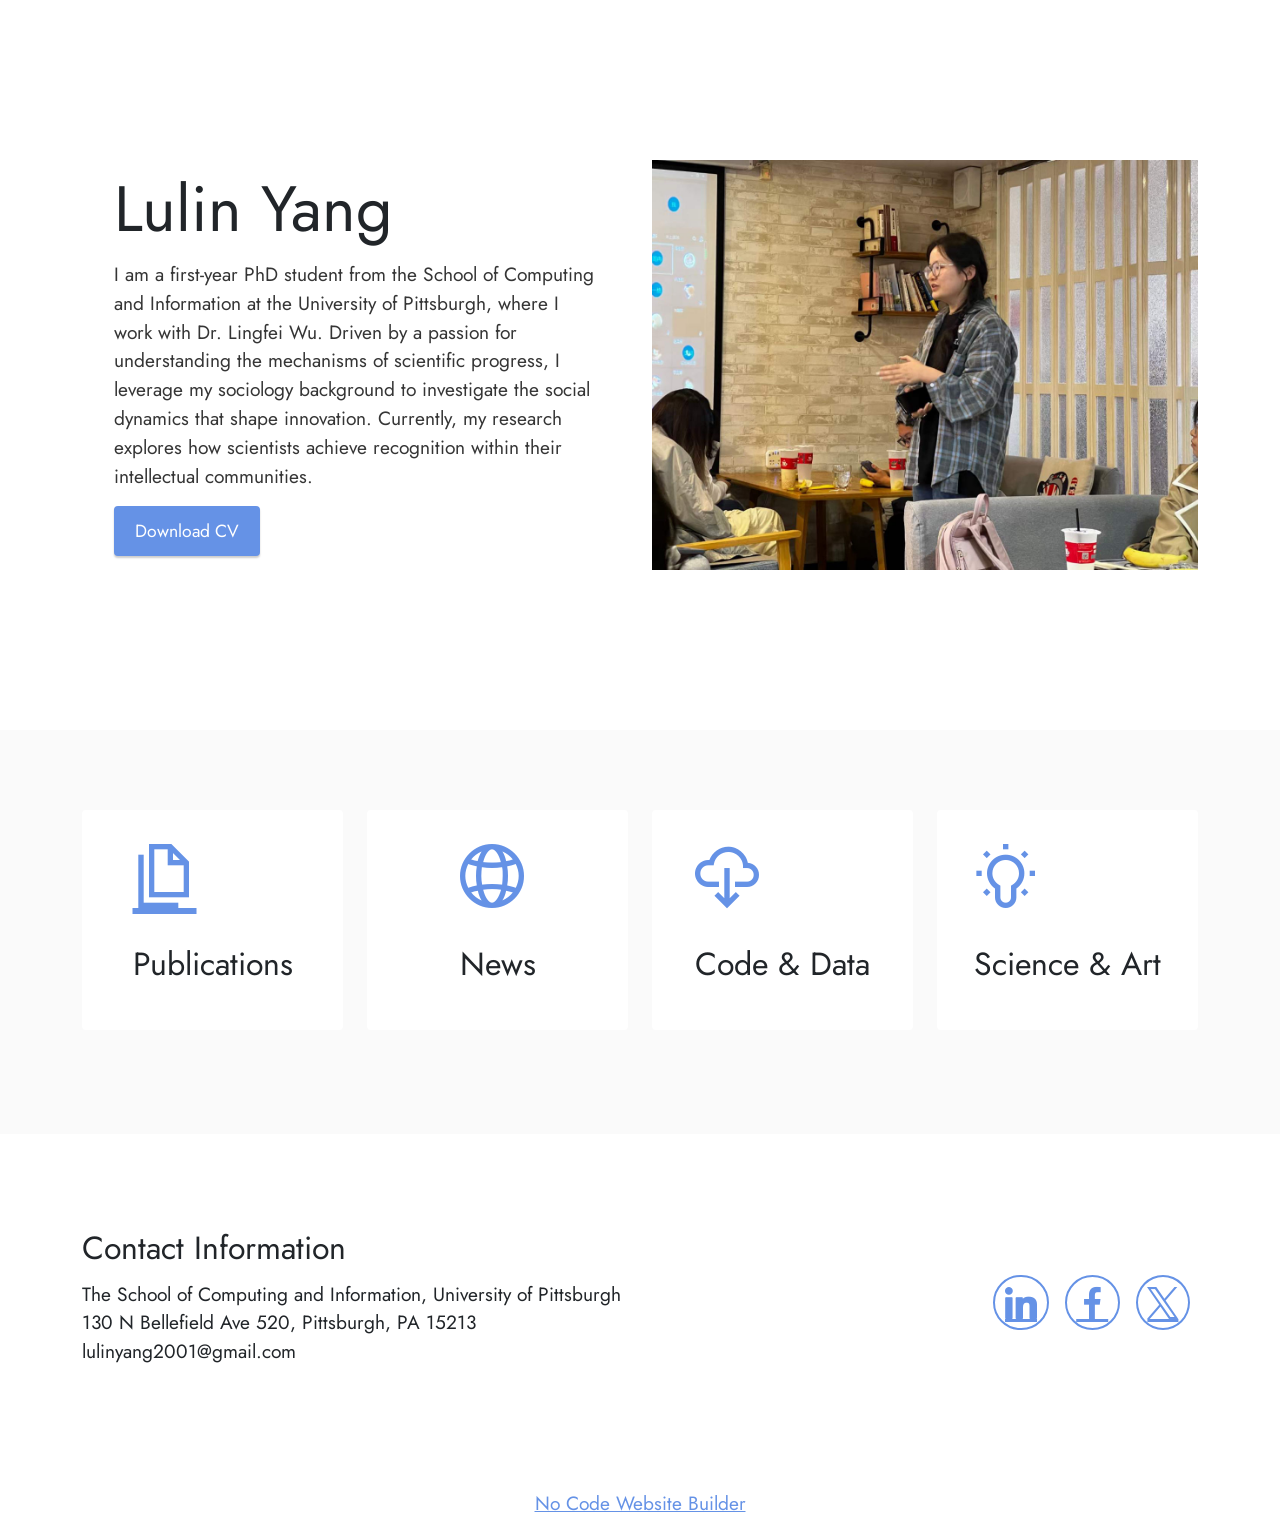
==== commit fc254446: "create github pages" ====
--- a/index.html
+++ b/index.html
@@ -11,16 +11,15 @@
   
   
   <title>Home</title>
-  <link rel="stylesheet" href="assets/web/assets/mobirise-icons/mobirise-icons.css">
+  <link rel="stylesheet" href="assets/web/assets/mobirise-icons2/mobirise2.css">
   <link rel="stylesheet" href="assets/bootstrap/css/bootstrap.min.css">
   <link rel="stylesheet" href="assets/bootstrap/css/bootstrap-grid.min.css">
   <link rel="stylesheet" href="assets/bootstrap/css/bootstrap-reboot.min.css">
-  <link rel="stylesheet" href="assets/tether/tether.min.css">
   <link rel="stylesheet" href="assets/socicon/css/styles.css">
   <link rel="stylesheet" href="assets/theme/css/style.css">
-  <link rel="preload" href="https://fonts.googleapis.com/css?family=Rubik:300,300i,400,400i,500,500i,700,700i,900,900i&display=swap" as="style" onload="this.onload=null;this.rel='stylesheet'">
-  <noscript><link rel="stylesheet" href="https://fonts.googleapis.com/css?family=Rubik:300,300i,400,400i,500,500i,700,700i,900,900i&display=swap"></noscript>
-  <link rel="preload" as="style" href="assets/mobirise/css/mbr-additional.css?v=mIsjLV"><link rel="stylesheet" href="assets/mobirise/css/mbr-additional.css?v=mIsjLV" type="text/css">
+  <link rel="preload" href="https://fonts.googleapis.com/css?family=Jost:100,200,300,400,500,600,700,800,900,100i,200i,300i,400i,500i,600i,700i,800i,900i&display=swap" as="style" onload="this.onload=null;this.rel='stylesheet'">
+  <noscript><link rel="stylesheet" href="https://fonts.googleapis.com/css?family=Jost:100,200,300,400,500,600,700,800,900,100i,200i,300i,400i,500i,600i,700i,800i,900i&display=swap"></noscript>
+  <link rel="preload" as="style" href="assets/mobirise/css/mbr-additional.css?v=rk2QuK"><link rel="stylesheet" href="assets/mobirise/css/mbr-additional.css?v=rk2QuK" type="text/css">
 
   
   
@@ -28,125 +27,113 @@
 </head>
 <body>
   
-  <section class="cid-qTkA127IK8 mbr-fullscreen" id="header2-1">
-
-    
-
-    
-
-    <div class="container align-center">
-        <div class="row justify-content-md-center">
-            <div class="mbr-white col-md-10">
-                <h1 class="mbr-section-title mbr-bold pb-3 mbr-fonts-style display-1">Lulin Yang</h1>
-                
-                <p class="mbr-text pb-3 mbr-fonts-style display-5">PhD student<br>School of Computing and Information<br>University of Pittsburgh</p>
-                <div class="mbr-section-btn"><a class="btn btn-md btn-secondary display-4" href="https://mobirise.com">LEARN MORE</a>
-                    <a class="btn btn-md btn-white-outline display-4" href="page1.html">MY PAGE</a></div>
-            </div>
-        </div>
-    </div>
-    <div class="mbr-arrow hidden-sm-down" aria-hidden="true">
-        <a href="#next">
-            <i class="mbri-down mbr-iconfont"></i>
-        </a>
-    </div>
-</section>
-
-<section class="cid-qTkAaeaxX5" id="footer1-2">
+  <section data-bs-version="5.1" class="header14 cid-sFzxmVl7J6" id="header14-1f">
 
     
 
     
 
     <div class="container">
-        <div class="media-container-row content text-white">
-            <div class="col-12 col-md-3">
-                <div class="media-wrap">
-                    <a href="https://mobirise.com/">
-                        <img src="assets/images/logo2.png" alt="Mobirise">
-                    </a>
+        <div class="row justify-content-center align-items-center">
+            <div class="col-12 col-md-6 image-wrapper">
+                <img src="assets/images/201727808918-.pic-1256x942.jpg" alt="Mobirise Website Builder">
+            </div>
+            <div class="col-12 col-md">
+                <div class="text-wrapper">
+                    <h1 class="mbr-section-title mbr-fonts-style mb-3 display-1"><strong>Lulin Yang</strong></h1>
+                    <p class="mbr-text mbr-fonts-style display-7">
+                        I am a first-year PhD student from the School of Computing and Information at the University of Pittsburgh, where I work with Dr. Lingfei Wu. Driven by a passion for understanding the mechanisms of scientific progress, I leverage my sociology background to investigate the social dynamics that shape innovation. Currently, my research explores how scientists achieve recognition within their intellectual communities.</p>
+                    <div class="mbr-section-btn mt-3"><a class="btn btn-primary display-4" href="assets/files/Personal-CV.pdf" target="_blank">Download CV</a></div>
                 </div>
             </div>
-            <div class="col-12 col-md-3 mbr-fonts-style display-7">
-                <h5 class="pb-3">
-                    Address
-                </h5>
-                <p class="mbr-text">
-                    1234 Street Name
-                    <br>City, AA 99999
-                </p>
-            </div>
-            <div class="col-12 col-md-3 mbr-fonts-style display-7">
-                <h5 class="pb-3">
-                    Contacts
-                </h5>
-                <p class="mbr-text">
-                    Email: support@mobirise.com
-                    <br>Phone: +1 (0) 000 0000 001
-                    <br>Fax: +1 (0) 000 0000 002
-                </p>
-            </div>
-            <div class="col-12 col-md-3 mbr-fonts-style display-7">
-                <h5 class="pb-3">
-                    Links
-                </h5>
-                <p class="mbr-text">
-                    <a class="text-primary" href="https://mobirise.com/">Website builder</a>
-                    <br><a class="text-primary" href="https://mobirise.com/mobirise-free-win.zip">Download for Windows</a>
-                    <br><a class="text-primary" href="https://mobirise.com/mobirise-free-mac.zip">Download for Mac</a>
-                </p>
-            </div>
         </div>
-        <div class="footer-lower">
-            <div class="media-container-row">
-                <div class="col-sm-12">
-                    <hr>
+    </div>
+</section>
+
+<section data-bs-version="5.1" class="features1 cid-upYExndZAy" id="features2-0">
+
+    
+
+    
+    
+    <div class="container">
+        <div class="row justify-content-center">
+            <div class="item features-without-image mb-4 col-12 col-md-3">
+                <div class="item-wrapper">
+                    <div class="card-box align-center">
+                        <a href="https://arxiv.org/abs/2502.03623" target="_blank"><span class="mbr-iconfont mobi-mbri-pages mobi-mbri"></span></a>
+                        <h4 class="card-title align-center mbr-black mbr-fonts-style display-5">
+                            <strong>Publications</strong></h4>
+                    </div>
                 </div>
             </div>
-            <div class="media-container-row mbr-white">
-                <div class="col-sm-6 copyright">
-                    <p class="mbr-text mbr-fonts-style display-7">
-                        © Copyright 2017 Mobirise - All Rights Reserved
-                    </p>
+            <div class="item features-without-image mb-4 col-12 col-md-3">
+                <div class="item-wrapper">
+                    <div class="card-box align-center">
+                        <span class="mbr-iconfont mobi-mbri-globe-2 mobi-mbri"></span>
+                        <h4 class="card-title align-center mbr-black mbr-fonts-style display-5">
+                            <strong>News</strong></h4>
+                    </div>
                 </div>
-                <div class="col-md-6">
-                    <div class="social-list align-right">
-                        <div class="soc-item">
-                            <a href="https://twitter.com/mobirise" target="_blank">
-                                <span class="socicon-twitter socicon mbr-iconfont mbr-iconfont-social"></span>
-                            </a>
-                        </div>
-                        <div class="soc-item">
-                            <a href="https://www.facebook.com/pages/Mobirise/1616226671953247" target="_blank">
-                                <span class="socicon-facebook socicon mbr-iconfont mbr-iconfont-social"></span>
-                            </a>
-                        </div>
-                        <div class="soc-item">
-                            <a href="https://www.youtube.com/c/mobirise" target="_blank">
-                                <span class="socicon-youtube socicon mbr-iconfont mbr-iconfont-social"></span>
-                            </a>
-                        </div>
-                        <div class="soc-item">
-                            <a href="https://instagram.com/mobirise" target="_blank">
-                                <span class="socicon-instagram socicon mbr-iconfont mbr-iconfont-social"></span>
-                            </a>
-                        </div>
-                        <div class="soc-item">
-                            <a href="https://plus.google.com/u/0/+Mobirise" target="_blank">
-                                <span class="socicon-googleplus socicon mbr-iconfont mbr-iconfont-social"></span>
-                            </a>
-                        </div>
-                        <div class="soc-item">
-                            <a href="https://www.behance.net/Mobirise" target="_blank">
-                                <span class="socicon-behance socicon mbr-iconfont mbr-iconfont-social"></span>
-                            </a>
-                        </div>
+            </div>
+            <div class="item features-without-image mb-4 col-12 col-md-3">
+                <div class="item-wrapper">
+                    <div class="card-box align-center">
+                        <span class="mbr-iconfont mobi-mbri-download-2 mobi-mbri"></span>
+                        <h4 class="card-title align-center mbr-black mbr-fonts-style display-5">
+                            <strong>Code &amp; Data</strong></h4>
+                    </div>
+                </div>
+            </div>
+            <div class="item features-without-image mb-4 col-12 col-md-3">
+                <div class="item-wrapper">
+                    <div class="card-box align-center">
+                        <span class="mbr-iconfont mobi-mbri-idea mobi-mbri"></span>
+                        <h4 class="card-title align-center mbr-black mbr-fonts-style display-5">
+                            <strong>Science &amp; Art</strong></h4>
                     </div>
                 </div>
             </div>
         </div>
     </div>
-</section><section class="display-7" style="padding: 0;align-items: center;justify-content: center;flex-wrap: wrap;    align-content: center;display: flex;position: relative;height: 4rem;"><a href="https://mobiri.se/3471474" style="flex: 1 1;height: 4rem;position: absolute;width: 100%;z-index: 1;"><img alt="" style="height: 4rem;" src="[data-uri]"></a><p style="margin: 0;text-align: center;" class="display-7">&#8204;</p><a style="z-index:1" href="https://mobirise.com/builder/ai-website-creator.html">AI Website Creator</a></section><script src="assets/popper/popper.min.js"></script>  <script src="assets/web/assets/jquery/jquery.min.js"></script>  <script src="assets/bootstrap/js/bootstrap.min.js"></script>  <script src="assets/tether/tether.min.js"></script>  <script src="assets/smoothscroll/smooth-scroll.js"></script>  <script src="assets/theme/js/script.js"></script>  
+</section>
+
+<section data-bs-version="5.1" class="contacts4 cid-upYIFIL6KW" id="contacts4-7">
+
+    
+
+    
+    
+
+    <div class="container">
+        <div class="row align-items-center justify-content-center">
+            <div class="text-content col-12 col-md-6">
+                <h2 class="mbr-section-title mbr-fonts-style display-5">
+                    <strong>Contact Information</strong></h2>
+                <p class="mbr-text mbr-fonts-style display-7">The School of Computing and Information, University of Pittsburgh<br>130 N Bellefield Ave 520,&nbsp;Pittsburgh, PA 15213<br>lulinyang2001@gmail.com</p>
+            </div>
+            <div class="icons d-flex align-items-center col-12 col-md-6 justify-content-end mt-md-0 mt-2 flex-wrap">
+                <a href="http://www.linkedin.com/in/lulin-yang-in-pitt" target="_blank">
+                    <span class="mbr-iconfont mbr-iconfont-social socicon-linkedin socicon"></span>
+                </a>
+                <a href="https://www.facebook.com/profile.php?id=61566922702109" target="_blank">
+                    <span class="mbr-iconfont mbr-iconfont-social socicon-facebook socicon"></span>
+                </a>
+                <a href="https://x.com/AnomieYang" target="_blank">
+                    <span class="mbr-iconfont mbr-iconfont-social socicon-twitter socicon"></span>
+                </a>
+                
+                
+                
+                
+                
+                
+                
+            </div>
+        </div>
+    </div>
+    
+</section><section class="display-7" style="padding: 0;align-items: center;justify-content: center;flex-wrap: wrap;    align-content: center;display: flex;position: relative;height: 4rem;"><a href="https://mobiri.se/3471474" style="flex: 1 1;height: 4rem;position: absolute;width: 100%;z-index: 1;"><img alt="" style="height: 4rem;" src="[data-uri]"></a><p style="margin: 0;text-align: center;" class="display-7">&#8204;</p><a style="z-index:1" href="https://mobirise.com/builder/no-code-website-builder.html">No Code Website Builder</a></section><script src="assets/bootstrap/js/bootstrap.bundle.min.js"></script>  <script src="assets/smoothscroll/smooth-scroll.js"></script>  <script src="assets/ytplayer/index.js"></script>  <script src="assets/sociallikes/social-likes.js"></script>  <script src="assets/theme/js/script.js"></script>  
   
   
 </body>
--- a/assets/web/assets/mobirise-icons2/mobirise2.css
+++ b/assets/web/assets/mobirise-icons2/mobirise2.css
@@ -0,0 +1,498 @@
+@font-face {
+  font-family: 'Moririse2';
+  font-display: swap;
+  src:  url('mobirise2.eot?f2bix4');
+  src:  url('mobirise2.eot?f2bix4#iefix') format('embedded-opentype'),
+    url('mobirise2.ttf?f2bix4') format('truetype'),
+    url('mobirise2.woff?f2bix4') format('woff'),
+    url('mobirise2.svg?f2bix4#mobirise2') format('svg');
+  font-weight: normal;
+  font-style: normal;
+}
+
+[class^="mobi-"], [class*=" mobi-"] {
+  /* use !important to prevent issues with browser extensions that change fonts */
+  font-family: 'Moririse2' !important;
+  speak: none;
+  font-style: normal;
+  font-weight: normal;
+  font-variant: normal;
+  text-transform: none;
+  line-height: 1;
+
+  /* Better Font Rendering =========== */
+  -webkit-font-smoothing: antialiased;
+  -moz-osx-font-smoothing: grayscale;
+}
+
+.mobi-mbri-add-submenu:before {
+  content: "\e900";
+}
+.mobi-mbri-alert:before {
+  content: "\e901";
+}
+.mobi-mbri-align-center:before {
+  content: "\e902";
+}
+.mobi-mbri-align-justify:before {
+  content: "\e903";
+}
+.mobi-mbri-align-left:before {
+  content: "\e904";
+}
+.mobi-mbri-align-right:before {
+  content: "\e905";
+}
+.mobi-mbri-android:before {
+  content: "\e906";
+}
+.mobi-mbri-apple:before {
+  content: "\e907";
+}
+.mobi-mbri-arrow-down:before {
+  content: "\e908";
+}
+.mobi-mbri-arrow-next:before {
+  content: "\e909";
+}
+.mobi-mbri-arrow-prev:before {
+  content: "\e90a";
+}
+.mobi-mbri-arrow-up:before {
+  content: "\e90b";
+}
+.mobi-mbri-bold:before {
+  content: "\e90c";
+}
+.mobi-mbri-bookmark:before {
+  content: "\e90d";
+}
+.mobi-mbri-bootstrap:before {
+  content: "\e90e";
+}
+.mobi-mbri-briefcase:before {
+  content: "\e90f";
+}
+.mobi-mbri-browse:before {
+  content: "\e910";
+}
+.mobi-mbri-bulleted-list:before {
+  content: "\e911";
+}
+.mobi-mbri-calendar:before {
+  content: "\e912";
+}
+.mobi-mbri-camera:before {
+  content: "\e913";
+}
+.mobi-mbri-cart-add:before {
+  content: "\e914";
+}
+.mobi-mbri-cart-full:before {
+  content: "\e915";
+}
+.mobi-mbri-cash:before {
+  content: "\e916";
+}
+.mobi-mbri-change-style:before {
+  content: "\e917";
+}
+.mobi-mbri-chat:before {
+  content: "\e918";
+}
+.mobi-mbri-clock:before {
+  content: "\e919";
+}
+.mobi-mbri-close:before {
+  content: "\e91a";
+}
+.mobi-mbri-cloud:before {
+  content: "\e91b";
+}
+.mobi-mbri-code:before {
+  content: "\e91c";
+}
+.mobi-mbri-contact-form:before {
+  content: "\e91d";
+}
+.mobi-mbri-credit-card:before {
+  content: "\e91e";
+}
+.mobi-mbri-cursor-click:before {
+  content: "\e91f";
+}
+.mobi-mbri-cust-feedback:before {
+  content: "\e920";
+}
+.mobi-mbri-database:before {
+  content: "\e921";
+}
+.mobi-mbri-delivery:before {
+  content: "\e922";
+}
+.mobi-mbri-desktop:before {
+  content: "\e923";
+}
+.mobi-mbri-devices:before {
+  content: "\e924";
+}
+.mobi-mbri-down:before {
+  content: "\e925";
+}
+.mobi-mbri-download-2:before {
+  content: "\e926";
+}
+.mobi-mbri-download:before {
+  content: "\e927";
+}
+.mobi-mbri-drag-n-drop-2:before {
+  content: "\e928";
+}
+.mobi-mbri-drag-n-drop:before {
+  content: "\e929";
+}
+.mobi-mbri-edit-2:before {
+  content: "\e92a";
+}
+.mobi-mbri-edit:before {
+  content: "\e92b";
+}
+.mobi-mbri-error:before {
+  content: "\e92c";
+}
+.mobi-mbri-extension:before {
+  content: "\e92d";
+}
+.mobi-mbri-features:before {
+  content: "\e92e";
+}
+.mobi-mbri-file:before {
+  content: "\e92f";
+}
+.mobi-mbri-flag:before {
+  content: "\e930";
+}
+.mobi-mbri-folder:before {
+  content: "\e931";
+}
+.mobi-mbri-gift:before {
+  content: "\e932";
+}
+.mobi-mbri-github:before {
+  content: "\e933";
+}
+.mobi-mbri-globe-2:before {
+  content: "\e934";
+}
+.mobi-mbri-globe:before {
+  content: "\e935";
+}
+.mobi-mbri-growing-chart:before {
+  content: "\e936";
+}
+.mobi-mbri-hearth:before {
+  content: "\e937";
+}
+.mobi-mbri-help:before {
+  content: "\e938";
+}
+.mobi-mbri-home:before {
+  content: "\e939";
+}
+.mobi-mbri-hot-cup:before {
+  content: "\e93a";
+}
+.mobi-mbri-idea:before {
+  content: "\e93b";
+}
+.mobi-mbri-image-gallery:before {
+  content: "\e93c";
+}
+.mobi-mbri-image-slider:before {
+  content: "\e93d";
+}
+.mobi-mbri-info:before {
+  content: "\e93e";
+}
+.mobi-mbri-italic:before {
+  content: "\e93f";
+}
+.mobi-mbri-key:before {
+  content: "\e940";
+}
+.mobi-mbri-laptop:before {
+  content: "\e941";
+}
+.mobi-mbri-layers:before {
+  content: "\e942";
+}
+.mobi-mbri-left-right:before {
+  content: "\e943";
+}
+.mobi-mbri-left:before {
+  content: "\e944";
+}
+.mobi-mbri-letter:before {
+  content: "\e945";
+}
+.mobi-mbri-like:before {
+  content: "\e946";
+}
+.mobi-mbri-link:before {
+  content: "\e947";
+}
+.mobi-mbri-lock:before {
+  content: "\e948";
+}
+.mobi-mbri-login:before {
+  content: "\e949";
+}
+.mobi-mbri-logout:before {
+  content: "\e94a";
+}
+.mobi-mbri-magic-stick:before {
+  content: "\e94b";
+}
+.mobi-mbri-map-pin:before {
+  content: "\e94c";
+}
+.mobi-mbri-menu:before {
+  content: "\e94d";
+}
+.mobi-mbri-mobile-2:before {
+  content: "\e94e";
+}
+.mobi-mbri-mobile-horizontal:before {
+  content: "\e94f";
+}
+.mobi-mbri-mobile:before {
+  content: "\e950";
+}
+.mobi-mbri-mobirise:before {
+  content: "\e951";
+}
+.mobi-mbri-more-horizontal:before {
+  content: "\e952";
+}
+.mobi-mbri-more-vertical:before {
+  content: "\e953";
+}
+.mobi-mbri-music:before {
+  content: "\e954";
+}
+.mobi-mbri-new-file:before {
+  content: "\e955";
+}
+.mobi-mbri-numbered-list:before {
+  content: "\e956";
+}
+.mobi-mbri-opened-folder:before {
+  content: "\e957";
+}
+.mobi-mbri-pages:before {
+  content: "\e958";
+}
+.mobi-mbri-paper-plane:before {
+  content: "\e959";
+}
+.mobi-mbri-paperclip:before {
+  content: "\e95a";
+}
+.mobi-mbri-phone:before {
+  content: "\e95b";
+}
+.mobi-mbri-photo:before {
+  content: "\e95c";
+}
+.mobi-mbri-photos:before {
+  content: "\e95d";
+}
+.mobi-mbri-pin:before {
+  content: "\e95e";
+}
+.mobi-mbri-play:before {
+  content: "\e95f";
+}
+.mobi-mbri-plus:before {
+  content: "\e960";
+}
+.mobi-mbri-preview:before {
+  content: "\e961";
+}
+.mobi-mbri-print:before {
+  content: "\e962";
+}
+.mobi-mbri-protect:before {
+  content: "\e963";
+}
+.mobi-mbri-question:before {
+  content: "\e964";
+}
+.mobi-mbri-quote-left:before {
+  content: "\e965";
+}
+.mobi-mbri-quote-right:before {
+  content: "\e966";
+}
+.mobi-mbri-redo:before {
+  content: "\e967";
+}
+.mobi-mbri-refresh:before {
+  content: "\e968";
+}
+.mobi-mbri-responsive-2:before {
+  content: "\e969";
+}
+.mobi-mbri-responsive:before {
+  content: "\e96a";
+}
+.mobi-mbri-right:before {
+  content: "\e96b";
+}
+.mobi-mbri-rocket:before {
+  content: "\e96c";
+}
+.mobi-mbri-sad-face:before {
+  content: "\e96d";
+}
+.mobi-mbri-sale:before {
+  content: "\e96e";
+}
+.mobi-mbri-save:before {
+  content: "\e96f";
+}
+.mobi-mbri-search:before {
+  content: "\e970";
+}
+.mobi-mbri-setting-2:before {
+  content: "\e971";
+}
+.mobi-mbri-setting-3:before {
+  content: "\e972";
+}
+.mobi-mbri-setting:before {
+  content: "\e973";
+}
+.mobi-mbri-share:before {
+  content: "\e974";
+}
+.mobi-mbri-shopping-bag:before {
+  content: "\e975";
+}
+.mobi-mbri-shopping-basket:before {
+  content: "\e976";
+}
+.mobi-mbri-shopping-cart:before {
+  content: "\e977";
+}
+.mobi-mbri-sites:before {
+  content: "\e978";
+}
+.mobi-mbri-smile-face:before {
+  content: "\e979";
+}
+.mobi-mbri-speed:before {
+  content: "\e97a";
+}
+.mobi-mbri-star:before {
+  content: "\e97b";
+}
+.mobi-mbri-success:before {
+  content: "\e97c";
+}
+.mobi-mbri-sun:before {
+  content: "\e97d";
+}
+.mobi-mbri-sun2:before {
+  content: "\e97e";
+}
+.mobi-mbri-tablet-vertical:before {
+  content: "\e97f";
+}
+.mobi-mbri-tablet:before {
+  content: "\e980";
+}
+.mobi-mbri-target:before {
+  content: "\e981";
+}
+.mobi-mbri-timer:before {
+  content: "\e982";
+}
+.mobi-mbri-to-ftp:before {
+  content: "\e983";
+}
+.mobi-mbri-to-local-drive:before {
+  content: "\e984";
+}
+.mobi-mbri-touch-swipe:before {
+  content: "\e985";
+}
+.mobi-mbri-touch:before {
+  content: "\e986";
+}
+.mobi-mbri-trash:before {
+  content: "\e987";
+}
+.mobi-mbri-underline:before {
+  content: "\e988";
+}
+.mobi-mbri-undo:before {
+  content: "\e989";
+}
+.mobi-mbri-unlink:before {
+  content: "\e98a";
+}
+.mobi-mbri-unlock:before {
+  content: "\e98b";
+}
+.mobi-mbri-up-down:before {
+  content: "\e98c";
+}
+.mobi-mbri-up:before {
+  content: "\e98d";
+}
+.mobi-mbri-update:before {
+  content: "\e98e";
+}
+.mobi-mbri-upload-2:before {
+  content: "\e98f";
+}
+.mobi-mbri-upload:before {
+  content: "\e990";
+}
+.mobi-mbri-user-2:before {
+  content: "\e991";
+}
+.mobi-mbri-user:before {
+  content: "\e992";
+}
+.mobi-mbri-users:before {
+  content: "\e993";
+}
+.mobi-mbri-video-play:before {
+  content: "\e994";
+}
+.mobi-mbri-video:before {
+  content: "\e995";
+}
+.mobi-mbri-watch:before {
+  content: "\e996";
+}
+.mobi-mbri-website-theme-2:before {
+  content: "\e997";
+}
+.mobi-mbri-website-theme:before {
+  content: "\e998";
+}
+.mobi-mbri-wifi:before {
+  content: "\e999";
+}
+.mobi-mbri-windows:before {
+  content: "\e99a";
+}
+.mobi-mbri-zoom-in:before {
+  content: "\e99b";
+}
+.mobi-mbri-zoom-out:before {
+  content: "\e99c";
+}
--- a/assets/socicon/css/styles.css
+++ b/assets/socicon/css/styles.css
@@ -0,0 +1,934 @@
+@charset "UTF-8";
+
+@font-face {
+  font-family: 'Socicon';
+  src:  url('../fonts/socicon.eot');
+  src:  url('../fonts/socicon.eot?#iefix') format('embedded-opentype'),
+    url('../fonts/socicon.woff2') format('woff2'),
+    url('../fonts/socicon.ttf') format('truetype'),
+    url('../fonts/socicon.woff') format('woff'),
+    url('../fonts/socicon.svg#socicon') format('svg');
+  font-weight: normal;
+  font-style: normal;
+  font-display: swap;
+}
+
+[data-icon]:before {
+  font-family: "socicon" !important;
+  content: attr(data-icon);
+  font-style: normal !important;
+  font-weight: normal !important;
+  font-variant: normal !important;
+  text-transform: none !important;
+  speak: none;
+  line-height: 1;
+  -webkit-font-smoothing: antialiased;
+  -moz-osx-font-smoothing: grayscale;
+}
+
+[class^="socicon-"], [class*=" socicon-"] {
+  /* use !important to prevent issues with browser extensions that change fonts */
+  font-family: 'Socicon' !important;
+  speak: none;
+  font-style: normal;
+  font-weight: normal;
+  font-variant: normal;
+  text-transform: none;
+  line-height: 1;
+
+  /* Better Font Rendering =========== */
+  -webkit-font-smoothing: antialiased;
+  -moz-osx-font-smoothing: grayscale;
+}
+
+.socicon-500px:before {
+  content: "\e000";
+}
+.socicon-8tracks:before {
+  content: "\e001";
+}
+.socicon-airbnb:before {
+  content: "\e002";
+}
+.socicon-alliance:before {
+  content: "\e003";
+}
+.socicon-amazon:before {
+  content: "\e004";
+}
+.socicon-amplement:before {
+  content: "\e005";
+}
+.socicon-android:before {
+  content: "\e006";
+}
+.socicon-angellist:before {
+  content: "\e007";
+}
+.socicon-apple:before {
+  content: "\e008";
+}
+.socicon-appnet:before {
+  content: "\e009";
+}
+.socicon-baidu:before {
+  content: "\e00a";
+}
+.socicon-bandcamp:before {
+  content: "\e00b";
+}
+.socicon-battlenet:before {
+  content: "\e00c";
+}
+.socicon-mixer:before {
+  content: "\e00d";
+}
+.socicon-bebee:before {
+  content: "\e00e";
+}
+.socicon-bebo:before {
+  content: "\e00f";
+}
+.socicon-behance:before {
+  content: "\e010";
+}
+.socicon-blizzard:before {
+  content: "\e011";
+}
+.socicon-blogger:before {
+  content: "\e012";
+}
+.socicon-buffer:before {
+  content: "\e013";
+}
+.socicon-chrome:before {
+  content: "\e014";
+}
+.socicon-coderwall:before {
+  content: "\e015";
+}
+.socicon-curse:before {
+  content: "\e016";
+}
+.socicon-dailymotion:before {
+  content: "\e017";
+}
+.socicon-deezer:before {
+  content: "\e018";
+}
+.socicon-delicious:before {
+  content: "\e019";
+}
+.socicon-deviantart:before {
+  content: "\e01a";
+}
+.socicon-diablo:before {
+  content: "\e01b";
+}
+.socicon-digg:before {
+  content: "\e01c";
+}
+.socicon-discord:before {
+  content: "\e01d";
+}
+.socicon-disqus:before {
+  content: "\e01e";
+}
+.socicon-douban:before {
+  content: "\e01f";
+}
+.socicon-draugiem:before {
+  content: "\e020";
+}
+.socicon-dribbble:before {
+  content: "\e021";
+}
+.socicon-drupal:before {
+  content: "\e022";
+}
+.socicon-ebay:before {
+  content: "\e023";
+}
+.socicon-ello:before {
+  content: "\e024";
+}
+.socicon-endomodo:before {
+  content: "\e025";
+}
+.socicon-envato:before {
+  content: "\e026";
+}
+.socicon-etsy:before {
+  content: "\e027";
+}
+.socicon-facebook:before {
+  content: "\e028";
+}
+.socicon-feedburner:before {
+  content: "\e029";
+}
+.socicon-filmweb:before {
+  content: "\e02a";
+}
+.socicon-firefox:before {
+  content: "\e02b";
+}
+.socicon-flattr:before {
+  content: "\e02c";
+}
+.socicon-flickr:before {
+  content: "\e02d";
+}
+.socicon-formulr:before {
+  content: "\e02e";
+}
+.socicon-forrst:before {
+  content: "\e02f";
+}
+.socicon-foursquare:before {
+  content: "\e030";
+}
+.socicon-friendfeed:before {
+  content: "\e031";
+}
+.socicon-github:before {
+  content: "\e032";
+}
+.socicon-goodreads:before {
+  content: "\e033";
+}
+.socicon-google:before {
+  content: "\e034";
+}
+.socicon-googlescholar:before {
+  content: "\e035";
+}
+.socicon-googlegroups:before {
+  content: "\e036";
+}
+.socicon-googlephotos:before {
+  content: "\e037";
+}
+.socicon-googleplus:before {
+  content: "\e038";
+}
+.socicon-grooveshark:before {
+  content: "\e039";
+}
+.socicon-hackerrank:before {
+  content: "\e03a";
+}
+.socicon-hearthstone:before {
+  content: "\e03b";
+}
+.socicon-hellocoton:before {
+  content: "\e03c";
+}
+.socicon-heroes:before {
+  content: "\e03d";
+}
+.socicon-smashcast:before {
+  content: "\e03e";
+}
+.socicon-horde:before {
+  content: "\e03f";
+}
+.socicon-houzz:before {
+  content: "\e040";
+}
+.socicon-icq:before {
+  content: "\e041";
+}
+.socicon-identica:before {
+  content: "\e042";
+}
+.socicon-imdb:before {
+  content: "\e043";
+}
+.socicon-instagram:before {
+  content: "\e044";
+}
+.socicon-issuu:before {
+  content: "\e045";
+}
+.socicon-istock:before {
+  content: "\e046";
+}
+.socicon-itunes:before {
+  content: "\e047";
+}
+.socicon-keybase:before {
+  content: "\e048";
+}
+.socicon-lanyrd:before {
+  content: "\e049";
+}
+.socicon-lastfm:before {
+  content: "\e04a";
+}
+.socicon-line:before {
+  content: "\e04b";
+}
+.socicon-linkedin:before {
+  content: "\e04c";
+}
+.socicon-livejournal:before {
+  content: "\e04d";
+}
+.socicon-lyft:before {
+  content: "\e04e";
+}
+.socicon-macos:before {
+  content: "\e04f";
+}
+.socicon-mail:before {
+  content: "\e050";
+}
+.socicon-medium:before {
+  content: "\e051";
+}
+.socicon-meetup:before {
+  content: "\e052";
+}
+.socicon-mixcloud:before {
+  content: "\e053";
+}
+.socicon-modelmayhem:before {
+  content: "\e054";
+}
+.socicon-mumble:before {
+  content: "\e055";
+}
+.socicon-myspace:before {
+  content: "\e056";
+}
+.socicon-newsvine:before {
+  content: "\e057";
+}
+.socicon-nintendo:before {
+  content: "\e058";
+}
+.socicon-npm:before {
+  content: "\e059";
+}
+.socicon-odnoklassniki:before {
+  content: "\e05a";
+}
+.socicon-openid:before {
+  content: "\e05b";
+}
+.socicon-opera:before {
+  content: "\e05c";
+}
+.socicon-outlook:before {
+  content: "\e05d";
+}
+.socicon-overwatch:before {
+  content: "\e05e";
+}
+.socicon-patreon:before {
+  content: "\e05f";
+}
+.socicon-paypal:before {
+  content: "\e060";
+}
+.socicon-periscope:before {
+  content: "\e061";
+}
+.socicon-persona:before {
+  content: "\e062";
+}
+.socicon-pinterest:before {
+  content: "\e063";
+}
+.socicon-play:before {
+  content: "\e064";
+}
+.socicon-player:before {
+  content: "\e065";
+}
+.socicon-playstation:before {
+  content: "\e066";
+}
+.socicon-pocket:before {
+  content: "\e067";
+}
+.socicon-qq:before {
+  content: "\e068";
+}
+.socicon-quora:before {
+  content: "\e069";
+}
+.socicon-raidcall:before {
+  content: "\e06a";
+}
+.socicon-ravelry:before {
+  content: "\e06b";
+}
+.socicon-reddit:before {
+  content: "\e06c";
+}
+.socicon-renren:before {
+  content: "\e06d";
+}
+.socicon-researchgate:before {
+  content: "\e06e";
+}
+.socicon-residentadvisor:before {
+  content: "\e06f";
+}
+.socicon-reverbnation:before {
+  content: "\e070";
+}
+.socicon-rss:before {
+  content: "\e071";
+}
+.socicon-sharethis:before {
+  content: "\e072";
+}
+.socicon-skype:before {
+  content: "\e073";
+}
+.socicon-slideshare:before {
+  content: "\e074";
+}
+.socicon-smugmug:before {
+  content: "\e075";
+}
+.socicon-snapchat:before {
+  content: "\e076";
+}
+.socicon-songkick:before {
+  content: "\e077";
+}
+.socicon-soundcloud:before {
+  content: "\e078";
+}
+.socicon-spotify:before {
+  content: "\e079";
+}
+.socicon-stackexchange:before {
+  content: "\e07a";
+}
+.socicon-stackoverflow:before {
+  content: "\e07b";
+}
+.socicon-starcraft:before {
+  content: "\e07c";
+}
+.socicon-stayfriends:before {
+  content: "\e07d";
+}
+.socicon-steam:before {
+  content: "\e07e";
+}
+.socicon-storehouse:before {
+  content: "\e07f";
+}
+.socicon-strava:before {
+  content: "\e080";
+}
+.socicon-streamjar:before {
+  content: "\e081";
+}
+.socicon-stumbleupon:before {
+  content: "\e082";
+}
+.socicon-swarm:before {
+  content: "\e083";
+}
+.socicon-teamspeak:before {
+  content: "\e084";
+}
+.socicon-teamviewer:before {
+  content: "\e085";
+}
+.socicon-technorati:before {
+  content: "\e086";
+}
+.socicon-telegram:before {
+  content: "\e087";
+}
+.socicon-tripadvisor:before {
+  content: "\e088";
+}
+.socicon-tripit:before {
+  content: "\e089";
+}
+.socicon-triplej:before {
+  content: "\e08a";
+}
+.socicon-tumblr:before {
+  content: "\e08b";
+}
+.socicon-twitch:before {
+  content: "\e08c";
+}
+.socicon-twitter:before {
+  content: "\e08d";
+}
+.socicon-uber:before {
+  content: "\e08e";
+}
+.socicon-ventrilo:before {
+  content: "\e08f";
+}
+.socicon-viadeo:before {
+  content: "\e090";
+}
+.socicon-viber:before {
+  content: "\e091";
+}
+.socicon-viewbug:before {
+  content: "\e092";
+}
+.socicon-vimeo:before {
+  content: "\e093";
+}
+.socicon-vine:before {
+  content: "\e094";
+}
+.socicon-vkontakte:before {
+  content: "\e095";
+}
+.socicon-warcraft:before {
+  content: "\e096";
+}
+.socicon-wechat:before {
+  content: "\e097";
+}
+.socicon-weibo:before {
+  content: "\e098";
+}
+.socicon-whatsapp:before {
+  content: "\e099";
+}
+.socicon-wikipedia:before {
+  content: "\e09a";
+}
+.socicon-windows:before {
+  content: "\e09b";
+}
+.socicon-wordpress:before {
+  content: "\e09c";
+}
+.socicon-wykop:before {
+  content: "\e09d";
+}
+.socicon-xbox:before {
+  content: "\e09e";
+}
+.socicon-xing:before {
+  content: "\e09f";
+}
+.socicon-yahoo:before {
+  content: "\e0a0";
+}
+.socicon-yammer:before {
+  content: "\e0a1";
+}
+.socicon-yandex:before {
+  content: "\e0a2";
+}
+.socicon-yelp:before {
+  content: "\e0a3";
+}
+.socicon-younow:before {
+  content: "\e0a4";
+}
+.socicon-youtube:before {
+  content: "\e0a5";
+}
+.socicon-zapier:before {
+  content: "\e0a6";
+}
+.socicon-zerply:before {
+  content: "\e0a7";
+}
+.socicon-zomato:before {
+  content: "\e0a8";
+}
+.socicon-zynga:before {
+  content: "\e0a9";
+}
+.socicon-spreadshirt:before {
+  content: "\e901";
+}
+.socicon-gamejolt:before {
+  content: "\e902";
+}
+.socicon-trello:before {
+  content: "\e903";
+}
+.socicon-tunein:before {
+  content: "\e904";
+}
+.socicon-bloglovin:before {
+  content: "\e905";
+}
+.socicon-gamewisp:before {
+  content: "\e906";
+}
+.socicon-messenger:before {
+  content: "\e907";
+}
+.socicon-pandora:before {
+  content: "\e908";
+}
+.socicon-augment:before {
+  content: "\e909";
+}
+.socicon-bitbucket:before {
+  content: "\e90a";
+}
+.socicon-fyuse:before {
+  content: "\e90b";
+}
+.socicon-yt-gaming:before {
+  content: "\e90c";
+}
+.socicon-sketchfab:before {
+  content: "\e90d";
+}
+.socicon-mobcrush:before {
+  content: "\e90e";
+}
+.socicon-microsoft:before {
+  content: "\e90f";
+}
+.socicon-realtor:before {
+  content: "\e910";
+}
+.socicon-tidal:before {
+  content: "\e911";
+}
+.socicon-qobuz:before {
+  content: "\e912";
+}
+.socicon-natgeo:before {
+  content: "\e913";
+}
+.socicon-mastodon:before {
+  content: "\e914";
+}
+.socicon-unsplash:before {
+  content: "\e915";
+}
+.socicon-homeadvisor:before {
+  content: "\e916";
+}
+.socicon-angieslist:before {
+  content: "\e917";
+}
+.socicon-codepen:before {
+  content: "\e918";
+}
+.socicon-slack:before {
+  content: "\e919";
+}
+.socicon-openaigym:before {
+  content: "\e91a";
+}
+.socicon-logmein:before {
+  content: "\e91b";
+}
+.socicon-fiverr:before {
+  content: "\e91c";
+}
+.socicon-gotomeeting:before {
+  content: "\e91d";
+}
+.socicon-aliexpress:before {
+  content: "\e91e";
+}
+.socicon-guru:before {
+  content: "\e91f";
+}
+.socicon-appstore:before {
+  content: "\e920";
+}
+.socicon-homes:before {
+  content: "\e921";
+}
+.socicon-zoom:before {
+  content: "\e922";
+}
+.socicon-alibaba:before {
+  content: "\e923";
+}
+.socicon-craigslist:before {
+  content: "\e924";
+}
+.socicon-wix:before {
+  content: "\e925";
+}
+.socicon-redfin:before {
+  content: "\e926";
+}
+.socicon-googlecalendar:before {
+  content: "\e927";
+}
+.socicon-shopify:before {
+  content: "\e928";
+}
+.socicon-freelancer:before {
+  content: "\e929";
+}
+.socicon-seedrs:before {
+  content: "\e92a";
+}
+.socicon-bing:before {
+  content: "\e92b";
+}
+.socicon-doodle:before {
+  content: "\e92c";
+}
+.socicon-bonanza:before {
+  content: "\e92d";
+}
+.socicon-squarespace:before {
+  content: "\e92e";
+}
+.socicon-toptal:before {
+  content: "\e92f";
+}
+.socicon-gust:before {
+  content: "\e930";
+}
+.socicon-ask:before {
+  content: "\e931";
+}
+.socicon-trulia:before {
+  content: "\e932";
+}
+.socicon-loomly:before {
+  content: "\e933";
+}
+.socicon-ghost:before {
+  content: "\e934";
+}
+.socicon-upwork:before {
+  content: "\e935";
+}
+.socicon-fundable:before {
+  content: "\e936";
+}
+.socicon-booking:before {
+  content: "\e937";
+}
+.socicon-googlemaps:before {
+  content: "\e938";
+}
+.socicon-zillow:before {
+  content: "\e939";
+}
+.socicon-niconico:before {
+  content: "\e93a";
+}
+.socicon-toneden:before {
+  content: "\e93b";
+}
+.socicon-crunchbase:before {
+  content: "\e93c";
+}
+.socicon-homefy:before {
+  content: "\e93d";
+}
+.socicon-calendly:before {
+  content: "\e93e";
+}
+.socicon-livemaster:before {
+  content: "\e93f";
+}
+.socicon-udemy:before {
+  content: "\e940";
+}
+.socicon-codered:before {
+  content: "\e941";
+}
+.socicon-origin:before {
+  content: "\e942";
+}
+.socicon-nextdoor:before {
+  content: "\e943";
+}
+.socicon-portfolio:before {
+  content: "\e944";
+}
+.socicon-instructables:before {
+  content: "\e945";
+}
+.socicon-gitlab:before {
+  content: "\e946";
+}
+.socicon-hackernews:before {
+  content: "\e947";
+}
+.socicon-smashwords:before {
+  content: "\e948";
+}
+.socicon-kobo:before {
+  content: "\e949";
+}
+.socicon-bookbub:before {
+  content: "\e94a";
+}
+.socicon-mailru:before {
+  content: "\e94b";
+}
+.socicon-moddb:before {
+  content: "\e94c";
+}
+.socicon-indiedb:before {
+  content: "\e94d";
+}
+.socicon-traxsource:before {
+  content: "\e94e";
+}
+.socicon-gamefor:before {
+  content: "\e94f";
+}
+.socicon-pixiv:before {
+  content: "\e950";
+}
+.socicon-myanimelist:before {
+  content: "\e951";
+}
+.socicon-blackberry:before {
+  content: "\e952";
+}
+.socicon-wickr:before {
+  content: "\e953";
+}
+.socicon-spip:before {
+  content: "\e954";
+}
+.socicon-napster:before {
+  content: "\e955";
+}
+.socicon-beatport:before {
+  content: "\e956";
+}
+.socicon-hackerone:before {
+  content: "\e957";
+}
+.socicon-internet:before {
+  content: "\e958";
+}
+.socicon-ubuntu:before {
+  content: "\e959";
+}
+.socicon-artstation:before {
+  content: "\e95a";
+}
+.socicon-invision:before {
+  content: "\e95b";
+}
+.socicon-torial:before {
+  content: "\e95c";
+}
+.socicon-collectorz:before {
+  content: "\e95d";
+}
+.socicon-seenthis:before {
+  content: "\e95e";
+}
+.socicon-googleplaymusic:before {
+  content: "\e95f";
+}
+.socicon-debian:before {
+  content: "\e960";
+}
+.socicon-filmfreeway:before {
+  content: "\e961";
+}
+.socicon-gnome:before {
+  content: "\e962";
+}
+.socicon-itchio:before {
+  content: "\e963";
+}
+.socicon-jamendo:before {
+  content: "\e964";
+}
+.socicon-mix:before {
+  content: "\e965";
+}
+.socicon-sharepoint:before {
+  content: "\e966";
+}
+.socicon-tinder:before {
+  content: "\e967";
+}
+.socicon-windguru:before {
+  content: "\e968";
+}
+.socicon-cdbaby:before {
+  content: "\e969";
+}
+.socicon-elementaryos:before {
+  content: "\e96a";
+}
+.socicon-stage32:before {
+  content: "\e96b";
+}
+.socicon-tiktok:before {
+  content: "\e96c";
+}
+.socicon-gitter:before {
+  content: "\e96d";
+}
+.socicon-letterboxd:before {
+  content: "\e96e";
+}
+.socicon-threema:before {
+  content: "\e96f";
+}
+.socicon-splice:before {
+  content: "\e970";
+}
+.socicon-metapop:before {
+  content: "\e971";
+}
+.socicon-naver:before {
+  content: "\e972";
+}
+.socicon-remote:before {
+  content: "\e973";
+}
+.socicon-flipboard:before {
+  content: "\e974";
+}
+.socicon-googlehangouts:before {
+  content: "\e975";
+}
+.socicon-dlive:before {
+  content: "\e976";
+}
+.socicon-vsco:before {
+  content: "\e977";
+}
+.socicon-stitcher:before {
+  content: "\e978";
+}
+.socicon-avvo:before {
+  content: "\e979";
+}
+.socicon-redbubble:before {
+  content: "\e97a";
+}
+.socicon-society6:before {
+  content: "\e97b";
+}
+.socicon-zazzle:before {
+  content: "\e97c";
+}
+.socicon-eitaa:before {
+  content: "\e97d";
+}
+.socicon-soroush:before {
+  content: "\e97e";
+}
+.socicon-bale:before {
+  content: "\e97f";
+}
--- a/assets/mobirise/css/mbr-additional.css
+++ b/assets/mobirise/css/mbr-additional.css
@@ -1,656 +1,655 @@
+.btn {
+  border-width: 2px;
+}
 body {
-  font-family: Rubik;
+  font-family: Jost;
 }
 .display-1 {
-  font-family: 'Rubik', sans-serif;
-  font-size: 4.25rem;
-  font-display: swap;
+  font-family: 'Jost', sans-serif;
+  font-size: 4rem;
+  line-height: 1.1;
 }
 .display-1 > .mbr-iconfont {
-  font-size: 6.8rem;
+  font-size: 5rem;
 }
 .display-2 {
-  font-family: 'Rubik', sans-serif;
+  font-family: 'Jost', sans-serif;
   font-size: 3rem;
-  font-display: swap;
+  line-height: 1.1;
 }
 .display-2 > .mbr-iconfont {
-  font-size: 4.8rem;
+  font-size: 3.75rem;
 }
 .display-4 {
-  font-family: 'Rubik', sans-serif;
-  font-size: 1rem;
-  font-display: swap;
+  font-family: 'Jost', sans-serif;
+  font-size: 1.1rem;
+  line-height: 1.5;
 }
 .display-4 > .mbr-iconfont {
-  font-size: 1.6rem;
+  font-size: 1.375rem;
 }
 .display-5 {
-  font-family: 'Rubik', sans-serif;
+  font-family: 'Jost', sans-serif;
+  font-size: 2rem;
+  line-height: 1.5;
+}
+.display-5 > .mbr-iconfont {
+  font-size: 2.5rem;
+}
+.display-7 {
+  font-family: 'Jost', sans-serif;
+  font-size: 1.2rem;
+  line-height: 1.5;
+}
+.display-7 > .mbr-iconfont {
   font-size: 1.5rem;
-  font-display: swap;
-}
-.display-5 > .mbr-iconfont {
-  font-size: 2.4rem;
-}
-.display-7 {
-  font-family: 'Rubik', sans-serif;
-  font-size: 1rem;
-  font-display: swap;
-}
-.display-7 > .mbr-iconfont {
-  font-size: 1.6rem;
 }
 /* ---- Fluid typography for mobile devices ---- */
 /* 1.4 - font scale ratio ( bootstrap == 1.42857 ) */
 /* 100vw - current viewport width */
 /* (48 - 20)  48 == 48rem == 768px, 20 == 20rem == 320px(minimal supported viewport) */
 /* 0.65 - min scale variable, may vary */
+@media (max-width: 992px) {
+  .display-1 {
+    font-size: 3.2rem;
+  }
+}
 @media (max-width: 768px) {
   .display-1 {
-    font-size: 3.4rem;
-    font-size: calc( 2.1374999999999997rem + (4.25 - 2.1374999999999997) * ((100vw - 20rem) / (48 - 20)));
-    line-height: calc( 1.4 * (2.1374999999999997rem + (4.25 - 2.1374999999999997) * ((100vw - 20rem) / (48 - 20))));
+    font-size: 2.8rem;
+    font-size: calc( 2.05rem + (4 - 2.05) * ((100vw - 20rem) / (48 - 20)));
+    line-height: calc( 1.1 * (2.05rem + (4 - 2.05) * ((100vw - 20rem) / (48 - 20))));
   }
   .display-2 {
     font-size: 2.4rem;
     font-size: calc( 1.7rem + (3 - 1.7) * ((100vw - 20rem) / (48 - 20)));
-    line-height: calc( 1.4 * (1.7rem + (3 - 1.7) * ((100vw - 20rem) / (48 - 20))));
+    line-height: calc( 1.3 * (1.7rem + (3 - 1.7) * ((100vw - 20rem) / (48 - 20))));
   }
   .display-4 {
-    font-size: 0.8rem;
-    font-size: calc( 1rem + (1 - 1) * ((100vw - 20rem) / (48 - 20)));
-    line-height: calc( 1.4 * (1rem + (1 - 1) * ((100vw - 20rem) / (48 - 20))));
+    font-size: 0.88rem;
+    font-size: calc( 1.0350000000000001rem + (1.1 - 1.0350000000000001) * ((100vw - 20rem) / (48 - 20)));
+    line-height: calc( 1.4 * (1.0350000000000001rem + (1.1 - 1.0350000000000001) * ((100vw - 20rem) / (48 - 20))));
   }
   .display-5 {
-    font-size: 1.2rem;
-    font-size: calc( 1.175rem + (1.5 - 1.175) * ((100vw - 20rem) / (48 - 20)));
-    line-height: calc( 1.4 * (1.175rem + (1.5 - 1.175) * ((100vw - 20rem) / (48 - 20))));
+    font-size: 1.6rem;
+    font-size: calc( 1.35rem + (2 - 1.35) * ((100vw - 20rem) / (48 - 20)));
+    line-height: calc( 1.4 * (1.35rem + (2 - 1.35) * ((100vw - 20rem) / (48 - 20))));
+  }
+  .display-7 {
+    font-size: 0.96rem;
+    font-size: calc( 1.07rem + (1.2 - 1.07) * ((100vw - 20rem) / (48 - 20)));
+    line-height: calc( 1.4 * (1.07rem + (1.2 - 1.07) * ((100vw - 20rem) / (48 - 20))));
   }
 }
 /* Buttons */
 .btn {
-  padding: 1rem 3rem;
-  border-radius: 3px;
+  padding: 0.6rem 1.2rem;
+  border-radius: 4px;
 }
 .btn-sm {
-  padding: 0.6rem 1.5rem;
-  border-radius: 3px;
+  padding: 0.6rem 1.2rem;
+  border-radius: 4px;
 }
 .btn-md {
-  padding: 1rem 3rem;
-  border-radius: 3px;
+  padding: 0.6rem 1.2rem;
+  border-radius: 4px;
 }
 .btn-lg {
-  padding: 1.2rem 3.2rem;
-  border-radius: 3px;
+  padding: 1rem 2.6rem;
+  border-radius: 4px;
 }
 .bg-primary {
-  background-color: #149dcc !important;
+  background-color: #6592e6 !important;
 }
 .bg-success {
-  background-color: #f7ed4a !important;
+  background-color: #40b0bf !important;
 }
 .bg-info {
-  background-color: #82786e !important;
+  background-color: #47b5ed !important;
 }
 .bg-warning {
-  background-color: #879a9f !important;
+  background-color: #ffe161 !important;
 }
 .bg-danger {
-  background-color: #b1a374 !important;
+  background-color: #ff9966 !important;
 }
 .btn-primary,
 .btn-primary:active {
-  background-color: #149dcc !important;
-  border-color: #149dcc !important;
-  color: #ffffff !important;
+  background-color: #6592e6 !important;
+  border-color: #6592e6 !important;
+  color: #ffffff !important;
+  box-shadow: 0 2px 2px 0 rgba(0, 0, 0, 0.2);
 }
 .btn-primary:hover,
 .btn-primary:focus,
 .btn-primary.focus,
 .btn-primary.active {
   color: #ffffff !important;
-  background-color: #0d6786 !important;
-  border-color: #0d6786 !important;
+  background-color: #2260d2 !important;
+  border-color: #2260d2 !important;
+  box-shadow: 0 2px 5px 0 rgba(0, 0, 0, 0.2);
 }
 .btn-primary.disabled,
 .btn-primary:disabled {
   color: #ffffff !important;
-  background-color: #0d6786 !important;
-  border-color: #0d6786 !important;
+  background-color: #2260d2 !important;
+  border-color: #2260d2 !important;
 }
 .btn-secondary,
 .btn-secondary:active {
-  background-color: #ff3366 !important;
-  border-color: #ff3366 !important;
-  color: #ffffff !important;
+  background-color: #ff6666 !important;
+  border-color: #ff6666 !important;
+  color: #ffffff !important;
+  box-shadow: 0 2px 2px 0 rgba(0, 0, 0, 0.2);
 }
 .btn-secondary:hover,
 .btn-secondary:focus,
 .btn-secondary.focus,
 .btn-secondary.active {
   color: #ffffff !important;
-  background-color: #e50039 !important;
-  border-color: #e50039 !important;
+  background-color: #ff0f0f !important;
+  border-color: #ff0f0f !important;
+  box-shadow: 0 2px 5px 0 rgba(0, 0, 0, 0.2);
 }
 .btn-secondary.disabled,
 .btn-secondary:disabled {
   color: #ffffff !important;
-  background-color: #e50039 !important;
-  border-color: #e50039 !important;
+  background-color: #ff0f0f !important;
+  border-color: #ff0f0f !important;
 }
 .btn-info,
 .btn-info:active {
-  background-color: #82786e !important;
-  border-color: #82786e !important;
-  color: #ffffff !important;
+  background-color: #47b5ed !important;
+  border-color: #47b5ed !important;
+  color: #ffffff !important;
+  box-shadow: 0 2px 2px 0 rgba(0, 0, 0, 0.2);
 }
 .btn-info:hover,
 .btn-info:focus,
 .btn-info.focus,
 .btn-info.active {
   color: #ffffff !important;
-  background-color: #59524b !important;
-  border-color: #59524b !important;
+  background-color: #148cca !important;
+  border-color: #148cca !important;
+  box-shadow: 0 2px 5px 0 rgba(0, 0, 0, 0.2);
 }
 .btn-info.disabled,
 .btn-info:disabled {
   color: #ffffff !important;
-  background-color: #59524b !important;
-  border-color: #59524b !important;
+  background-color: #148cca !important;
+  border-color: #148cca !important;
 }
 .btn-success,
 .btn-success:active {
-  background-color: #f7ed4a !important;
-  border-color: #f7ed4a !important;
-  color: #3f3c03 !important;
+  background-color: #40b0bf !important;
+  border-color: #40b0bf !important;
+  color: #ffffff !important;
+  box-shadow: 0 2px 2px 0 rgba(0, 0, 0, 0.2);
 }
 .btn-success:hover,
 .btn-success:focus,
 .btn-success.focus,
 .btn-success.active {
-  color: #3f3c03 !important;
-  background-color: #eadd0a !important;
-  border-color: #eadd0a !important;
+  color: #ffffff !important;
+  background-color: #2a747e !important;
+  border-color: #2a747e !important;
+  box-shadow: 0 2px 5px 0 rgba(0, 0, 0, 0.2);
 }
 .btn-success.disabled,
 .btn-success:disabled {
-  color: #3f3c03 !important;
-  background-color: #eadd0a !important;
-  border-color: #eadd0a !important;
+  color: #ffffff !important;
+  background-color: #2a747e !important;
+  border-color: #2a747e !important;
 }
 .btn-warning,
 .btn-warning:active {
-  background-color: #879a9f !important;
-  border-color: #879a9f !important;
-  color: #ffffff !important;
+  background-color: #ffe161 !important;
+  border-color: #ffe161 !important;
+  color: #614f00 !important;
+  box-shadow: 0 2px 2px 0 rgba(0, 0, 0, 0.2);
 }
 .btn-warning:hover,
 .btn-warning:focus,
 .btn-warning.focus,
 .btn-warning.active {
-  color: #ffffff !important;
-  background-color: #617479 !important;
-  border-color: #617479 !important;
+  color: #0a0800 !important;
+  background-color: #ffd10a !important;
+  border-color: #ffd10a !important;
+  box-shadow: 0 2px 5px 0 rgba(0, 0, 0, 0.2);
 }
 .btn-warning.disabled,
 .btn-warning:disabled {
-  color: #ffffff !important;
-  background-color: #617479 !important;
-  border-color: #617479 !important;
+  color: #614f00 !important;
+  background-color: #ffd10a !important;
+  border-color: #ffd10a !important;
 }
 .btn-danger,
 .btn-danger:active {
-  background-color: #b1a374 !important;
-  border-color: #b1a374 !important;
-  color: #ffffff !important;
+  background-color: #ff9966 !important;
+  border-color: #ff9966 !important;
+  color: #ffffff !important;
+  box-shadow: 0 2px 2px 0 rgba(0, 0, 0, 0.2);
 }
 .btn-danger:hover,
 .btn-danger:focus,
 .btn-danger.focus,
 .btn-danger.active {
   color: #ffffff !important;
-  background-color: #8b7d4e !important;
-  border-color: #8b7d4e !important;
+  background-color: #ff5f0f !important;
+  border-color: #ff5f0f !important;
+  box-shadow: 0 2px 5px 0 rgba(0, 0, 0, 0.2);
 }
 .btn-danger.disabled,
 .btn-danger:disabled {
   color: #ffffff !important;
-  background-color: #8b7d4e !important;
-  border-color: #8b7d4e !important;
-}
-.btn-white {
-  color: #333333 !important;
+  background-color: #ff5f0f !important;
+  border-color: #ff5f0f !important;
 }
 .btn-white,
 .btn-white:active {
-  background-color: #ffffff !important;
-  border-color: #ffffff !important;
-  color: #808080 !important;
+  background-color: #fafafa !important;
+  border-color: #fafafa !important;
+  color: #7a7a7a !important;
+  box-shadow: 0 2px 2px 0 rgba(0, 0, 0, 0.2);
 }
 .btn-white:hover,
 .btn-white:focus,
 .btn-white.focus,
 .btn-white.active {
-  color: #808080 !important;
-  background-color: #d9d9d9 !important;
-  border-color: #d9d9d9 !important;
+  color: #4f4f4f !important;
+  background-color: #cfcfcf !important;
+  border-color: #cfcfcf !important;
+  box-shadow: 0 2px 5px 0 rgba(0, 0, 0, 0.2);
 }
 .btn-white.disabled,
 .btn-white:disabled {
-  color: #808080 !important;
-  background-color: #d9d9d9 !important;
-  border-color: #d9d9d9 !important;
+  color: #7a7a7a !important;
+  background-color: #cfcfcf !important;
+  border-color: #cfcfcf !important;
 }
 .btn-black,
 .btn-black:active {
-  background-color: #333333 !important;
-  border-color: #333333 !important;
-  color: #ffffff !important;
+  background-color: #232323 !important;
+  border-color: #232323 !important;
+  color: #ffffff !important;
+  box-shadow: 0 2px 2px 0 rgba(0, 0, 0, 0.2);
 }
 .btn-black:hover,
 .btn-black:focus,
 .btn-black.focus,
 .btn-black.active {
   color: #ffffff !important;
-  background-color: #0d0d0d !important;
-  border-color: #0d0d0d !important;
+  background-color: #000000 !important;
+  border-color: #000000 !important;
+  box-shadow: 0 2px 5px 0 rgba(0, 0, 0, 0.2);
 }
 .btn-black.disabled,
 .btn-black:disabled {
   color: #ffffff !important;
-  background-color: #0d0d0d !important;
-  border-color: #0d0d0d !important;
+  background-color: #000000 !important;
+  border-color: #000000 !important;
 }
 .btn-primary-outline,
 .btn-primary-outline:active {
-  background: none;
-  border-color: #0b566f;
-  color: #0b566f;
+  background-color: transparent !important;
+  border-color: #6592e6;
+  color: #6592e6;
 }
 .btn-primary-outline:hover,
 .btn-primary-outline:focus,
 .btn-primary-outline.focus,
 .btn-primary-outline.active {
-  color: #ffffff;
-  background-color: #149dcc;
-  border-color: #149dcc;
+  color: #2260d2 !important;
+  background-color: transparent!important;
+  border-color: #2260d2 !important;
+  box-shadow: none!important;
 }
 .btn-primary-outline.disabled,
 .btn-primary-outline:disabled {
   color: #ffffff !important;
-  background-color: #149dcc !important;
-  border-color: #149dcc !important;
+  background-color: #6592e6 !important;
+  border-color: #6592e6 !important;
 }
 .btn-secondary-outline,
 .btn-secondary-outline:active {
-  background: none;
-  border-color: #cc0033;
-  color: #cc0033;
+  background-color: transparent !important;
+  border-color: #ff6666;
+  color: #ff6666;
 }
 .btn-secondary-outline:hover,
 .btn-secondary-outline:focus,
 .btn-secondary-outline.focus,
 .btn-secondary-outline.active {
-  color: #ffffff;
-  background-color: #ff3366;
-  border-color: #ff3366;
+  color: #ff0f0f !important;
+  background-color: transparent!important;
+  border-color: #ff0f0f !important;
+  box-shadow: none!important;
 }
 .btn-secondary-outline.disabled,
 .btn-secondary-outline:disabled {
   color: #ffffff !important;
-  background-color: #ff3366 !important;
-  border-color: #ff3366 !important;
+  background-color: #ff6666 !important;
+  border-color: #ff6666 !important;
 }
 .btn-info-outline,
 .btn-info-outline:active {
-  background: none;
-  border-color: #4b453f;
-  color: #4b453f;
+  background-color: transparent !important;
+  border-color: #47b5ed;
+  color: #47b5ed;
 }
 .btn-info-outline:hover,
 .btn-info-outline:focus,
 .btn-info-outline.focus,
 .btn-info-outline.active {
-  color: #ffffff;
-  background-color: #82786e;
-  border-color: #82786e;
+  color: #148cca !important;
+  background-color: transparent!important;
+  border-color: #148cca !important;
+  box-shadow: none!important;
 }
 .btn-info-outline.disabled,
 .btn-info-outline:disabled {
   color: #ffffff !important;
-  background-color: #82786e !important;
-  border-color: #82786e !important;
+  background-color: #47b5ed !important;
+  border-color: #47b5ed !important;
 }
 .btn-success-outline,
 .btn-success-outline:active {
-  background: none;
-  border-color: #d2c609;
-  color: #d2c609;
+  background-color: transparent !important;
+  border-color: #40b0bf;
+  color: #40b0bf;
 }
 .btn-success-outline:hover,
 .btn-success-outline:focus,
 .btn-success-outline.focus,
 .btn-success-outline.active {
-  color: #3f3c03;
-  background-color: #f7ed4a;
-  border-color: #f7ed4a;
+  color: #2a747e !important;
+  background-color: transparent!important;
+  border-color: #2a747e !important;
+  box-shadow: none!important;
 }
 .btn-success-outline.disabled,
 .btn-success-outline:disabled {
-  color: #3f3c03 !important;
-  background-color: #f7ed4a !important;
-  border-color: #f7ed4a !important;
+  color: #ffffff !important;
+  background-color: #40b0bf !important;
+  border-color: #40b0bf !important;
 }
 .btn-warning-outline,
 .btn-warning-outline:active {
-  background: none;
-  border-color: #55666b;
-  color: #55666b;
+  background-color: transparent !important;
+  border-color: #ffe161;
+  color: #ffe161;
 }
 .btn-warning-outline:hover,
 .btn-warning-outline:focus,
 .btn-warning-outline.focus,
 .btn-warning-outline.active {
-  color: #ffffff;
-  background-color: #879a9f;
-  border-color: #879a9f;
+  color: #ffd10a !important;
+  background-color: transparent!important;
+  border-color: #ffd10a !important;
+  box-shadow: none!important;
 }
 .btn-warning-outline.disabled,
 .btn-warning-outline:disabled {
-  color: #ffffff !important;
-  background-color: #879a9f !important;
-  border-color: #879a9f !important;
+  color: #614f00 !important;
+  background-color: #ffe161 !important;
+  border-color: #ffe161 !important;
 }
 .btn-danger-outline,
 .btn-danger-outline:active {
-  background: none;
-  border-color: #7a6e45;
-  color: #7a6e45;
+  background-color: transparent !important;
+  border-color: #ff9966;
+  color: #ff9966;
 }
 .btn-danger-outline:hover,
 .btn-danger-outline:focus,
 .btn-danger-outline.focus,
 .btn-danger-outline.active {
-  color: #ffffff;
-  background-color: #b1a374;
-  border-color: #b1a374;
+  color: #ff5f0f !important;
+  background-color: transparent!important;
+  border-color: #ff5f0f !important;
+  box-shadow: none!important;
 }
 .btn-danger-outline.disabled,
 .btn-danger-outline:disabled {
   color: #ffffff !important;
-  background-color: #b1a374 !important;
-  border-color: #b1a374 !important;
+  background-color: #ff9966 !important;
+  border-color: #ff9966 !important;
 }
 .btn-black-outline,
 .btn-black-outline:active {
-  background: none;
-  border-color: #000000;
-  color: #000000;
+  background-color: transparent !important;
+  border-color: #232323;
+  color: #232323;
 }
 .btn-black-outline:hover,
 .btn-black-outline:focus,
 .btn-black-outline.focus,
 .btn-black-outline.active {
-  color: #ffffff;
-  background-color: #333333;
-  border-color: #333333;
+  color: #000000 !important;
+  background-color: transparent!important;
+  border-color: #000000 !important;
+  box-shadow: none!important;
 }
 .btn-black-outline.disabled,
 .btn-black-outline:disabled {
   color: #ffffff !important;
-  background-color: #333333 !important;
-  border-color: #333333 !important;
+  background-color: #232323 !important;
+  border-color: #232323 !important;
 }
 .btn-white-outline,
-.btn-white-outline:active,
-.btn-white-outline.active {
-  background: none;
-  border-color: #ffffff;
-  color: #ffffff;
+.btn-white-outline:active {
+  background-color: transparent !important;
+  border-color: #fafafa;
+  color: #fafafa;
 }
 .btn-white-outline:hover,
 .btn-white-outline:focus,
-.btn-white-outline.focus {
-  color: #333333;
-  background-color: #ffffff;
-  border-color: #ffffff;
+.btn-white-outline.focus,
+.btn-white-outline.active {
+  color: #cfcfcf !important;
+  background-color: transparent!important;
+  border-color: #cfcfcf !important;
+  box-shadow: none!important;
+}
+.btn-white-outline.disabled,
+.btn-white-outline:disabled {
+  color: #7a7a7a !important;
+  background-color: #fafafa !important;
+  border-color: #fafafa !important;
 }
 .text-primary {
-  color: #149dcc !important;
+  color: #6592e6 !important;
 }
 .text-secondary {
-  color: #ff3366 !important;
+  color: #ff6666 !important;
 }
 .text-success {
-  color: #f7ed4a !important;
+  color: #40b0bf !important;
 }
 .text-info {
-  color: #82786e !important;
+  color: #47b5ed !important;
 }
 .text-warning {
-  color: #879a9f !important;
+  color: #ffe161 !important;
 }
 .text-danger {
-  color: #b1a374 !important;
+  color: #ff9966 !important;
 }
 .text-white {
-  color: #ffffff !important;
+  color: #fafafa !important;
 }
 .text-black {
+  color: #232323 !important;
+}
+a.text-primary:hover,
+a.text-primary:focus,
+a.text-primary.active {
+  color: #205ac5 !important;
+}
+a.text-secondary:hover,
+a.text-secondary:focus,
+a.text-secondary.active {
+  color: #ff0000 !important;
+}
+a.text-success:hover,
+a.text-success:focus,
+a.text-success.active {
+  color: #266a73 !important;
+}
+a.text-info:hover,
+a.text-info:focus,
+a.text-info.active {
+  color: #1283bc !important;
+}
+a.text-warning:hover,
+a.text-warning:focus,
+a.text-warning.active {
+  color: #facb00 !important;
+}
+a.text-danger:hover,
+a.text-danger:focus,
+a.text-danger.active {
+  color: #ff5500 !important;
+}
+a.text-white:hover,
+a.text-white:focus,
+a.text-white.active {
+  color: #c7c7c7 !important;
+}
+a.text-black:hover,
+a.text-black:focus,
+a.text-black.active {
   color: #000000 !important;
 }
-a.text-primary:hover,
-a.text-primary:focus {
-  color: #0b566f !important;
-}
-a.text-secondary:hover,
-a.text-secondary:focus {
-  color: #cc0033 !important;
-}
-a.text-success:hover,
-a.text-success:focus {
-  color: #d2c609 !important;
-}
-a.text-info:hover,
-a.text-info:focus {
-  color: #4b453f !important;
-}
-a.text-warning:hover,
-a.text-warning:focus {
-  color: #55666b !important;
-}
-a.text-danger:hover,
-a.text-danger:focus {
-  color: #7a6e45 !important;
-}
-a.text-white:hover,
-a.text-white:focus {
-  color: #b3b3b3 !important;
-}
-a.text-black:hover,
-a.text-black:focus {
-  color: #4d4d4d !important;
+a[class*="text-"]:not(.nav-link):not(.dropdown-item):not([role]):not(.navbar-caption) {
+  position: relative;
+  background-image: transparent;
+  background-size: 10000px 2px;
+  background-repeat: no-repeat;
+  background-position: 0px 1.2em;
+  background-position: -10000px 1.2em;
+}
+a[class*="text-"]:not(.nav-link):not(.dropdown-item):not([role]):not(.navbar-caption):hover {
+  transition: background-position 2s ease-in-out;
+  background-image: linear-gradient(currentColor 50%, currentColor 50%);
+  background-position: 0px 1.2em;
+}
+.nav-tabs .nav-link.active {
+  color: #6592e6;
+}
+.nav-tabs .nav-link:not(.active) {
+  color: #232323;
 }
 .alert-success {
   background-color: #70c770;
 }
 .alert-info {
-  background-color: #82786e;
+  background-color: #47b5ed;
 }
 .alert-warning {
-  background-color: #879a9f;
+  background-color: #ffe161;
 }
 .alert-danger {
-  background-color: #b1a374;
-}
-.mbr-section-btn a.btn:not(.btn-form) {
-  border-radius: 100px;
-}
-.mbr-section-btn a.btn:not(.btn-form):hover,
-.mbr-section-btn a.btn:not(.btn-form):focus {
-  box-shadow: none !important;
-}
-.mbr-section-btn a.btn:not(.btn-form):hover,
-.mbr-section-btn a.btn:not(.btn-form):focus {
-  box-shadow: 0 10px 40px 0 rgba(0, 0, 0, 0.2) !important;
-  -webkit-box-shadow: 0 10px 40px 0 rgba(0, 0, 0, 0.2) !important;
-}
-.mbr-gallery-filter li a {
-  border-radius: 100px !important;
+  background-color: #ff9966;
 }
 .mbr-gallery-filter li.active .btn {
-  background-color: #149dcc;
-  border-color: #149dcc;
+  background-color: #6592e6;
+  border-color: #6592e6;
   color: #ffffff;
 }
 .mbr-gallery-filter li.active .btn:focus {
   box-shadow: none;
 }
-.nav-tabs .nav-link {
-  border-radius: 100px !important;
-}
 a,
 a:hover {
-  color: #149dcc;
+  color: #6592e6;
 }
 .mbr-plan-header.bg-primary .mbr-plan-subtitle,
 .mbr-plan-header.bg-primary .mbr-plan-price-desc {
-  color: #b4e6f8;
+  color: #ffffff;
 }
 .mbr-plan-header.bg-success .mbr-plan-subtitle,
 .mbr-plan-header.bg-success .mbr-plan-price-desc {
-  color: #ffffff;
+  color: #a0d8df;
 }
 .mbr-plan-header.bg-info .mbr-plan-subtitle,
 .mbr-plan-header.bg-info .mbr-plan-price-desc {
-  color: #beb8b2;
+  color: #ffffff;
 }
 .mbr-plan-header.bg-warning .mbr-plan-subtitle,
 .mbr-plan-header.bg-warning .mbr-plan-price-desc {
-  color: #ced6d8;
+  color: #ffffff;
 }
 .mbr-plan-header.bg-danger .mbr-plan-subtitle,
 .mbr-plan-header.bg-danger .mbr-plan-price-desc {
-  color: #dfd9c6;
+  color: #ffffff;
 }
 /* Scroll to top button*/
 .scrollToTop_wraper {
   display: none;
 }
 .form-control {
-  font-family: 'Rubik', sans-serif;
-  font-size: 1rem;
-  font-display: swap;
+  font-family: 'Jost', sans-serif;
+  font-size: 1.1rem;
+  line-height: 1.5;
+  font-weight: 400;
 }
 .form-control > .mbr-iconfont {
-  font-size: 1.6rem;
+  font-size: 1.375rem;
+}
+.form-control:hover,
+.form-control:focus {
+  box-shadow: rgba(0, 0, 0, 0.07) 0px 1px 1px 0px, rgba(0, 0, 0, 0.07) 0px 1px 3px 0px, rgba(0, 0, 0, 0.03) 0px 0px 0px 1px;
+  border-color: #6592e6 !important;
+}
+.form-control:-webkit-input-placeholder {
+  font-family: 'Jost', sans-serif;
+  font-size: 1.1rem;
+  line-height: 1.5;
+  font-weight: 400;
+}
+.form-control:-webkit-input-placeholder > .mbr-iconfont {
+  font-size: 1.375rem;
 }
 blockquote {
-  border-color: #149dcc;
+  border-color: #6592e6;
 }
 /* Forms */
-.mbr-form .btn {
-  margin: .4rem 0;
-}
-.mbr-form .input-group-btn a.btn {
-  border-radius: 100px !important;
-}
-.mbr-form .input-group-btn a.btn:hover {
-  box-shadow: 0 10px 40px 0 rgba(0, 0, 0, 0.2);
-}
-.mbr-form .input-group-btn button[type="submit"] {
-  border-radius: 100px !important;
-  padding: 1rem 3rem;
-}
-.mbr-form .input-group-btn button[type="submit"]:hover {
-  box-shadow: 0 10px 40px 0 rgba(0, 0, 0, 0.2);
-}
-@media (max-width: 767px) {
-  .btn {
-    font-size: .75rem !important;
-  }
-  .btn .mbr-iconfont {
-    font-size: 1rem !important;
-  }
-}
-/* Footer */
-.mbr-footer-content li::before,
-.mbr-footer .mbr-contacts li::before {
-  background: #149dcc;
-}
-.mbr-footer-content li a:hover,
-.mbr-footer .mbr-contacts li a:hover {
-  color: #149dcc;
-}
-.footer3 input[type="email"],
-.footer4 input[type="email"] {
-  border-radius: 100px !important;
-}
-.footer3 .input-group-btn a.btn,
-.footer4 .input-group-btn a.btn {
-  border-radius: 100px !important;
-}
-.footer3 .input-group-btn button[type="submit"],
-.footer4 .input-group-btn button[type="submit"] {
-  border-radius: 100px !important;
-}
-/* Headers*/
-.header13 .form-inline input[type="email"],
-.header14 .form-inline input[type="email"] {
-  border-radius: 100px;
-}
-.header13 .form-inline input[type="text"],
-.header14 .form-inline input[type="text"] {
-  border-radius: 100px;
-}
-.header13 .form-inline input[type="tel"],
-.header14 .form-inline input[type="tel"] {
-  border-radius: 100px;
-}
-.header13 .form-inline a.btn,
-.header14 .form-inline a.btn {
-  border-radius: 100px;
-}
-.header13 .form-inline button,
-.header14 .form-inline button {
-  border-radius: 100px !important;
-}
-@media screen and (-ms-high-contrast: active), (-ms-high-contrast: none) {
-  .card-wrapper {
-    flex: auto !important;
-  }
-}
 .jq-selectbox li:hover,
 .jq-selectbox li.selected {
-  background-color: #149dcc;
+  background-color: #6592e6;
   color: #ffffff;
+}
+.jq-number__spin {
+  transition: 0.25s ease;
+}
+.jq-number__spin:hover {
+  border-color: #6592e6;
 }
 .jq-selectbox .jq-selectbox__trigger-arrow,
 .jq-number__spin.minus:after,
 .jq-number__spin.plus:after {
   transition: 0.4s;
-  border-top-color: currentColor;
-  border-bottom-color: currentColor;
+  border-top-color: #353535;
+  border-bottom-color: #353535;
 }
 .jq-selectbox:hover .jq-selectbox__trigger-arrow,
 .jq-number__spin.minus:hover:after,
 .jq-number__spin.plus:hover:after {
-  border-top-color: #149dcc;
-  border-bottom-color: #149dcc;
+  border-top-color: #6592e6;
+  border-bottom-color: #6592e6;
 }
 .xdsoft_datetimepicker .xdsoft_calendar td.xdsoft_default,
 .xdsoft_datetimepicker .xdsoft_calendar td.xdsoft_current,
 .xdsoft_datetimepicker .xdsoft_timepicker .xdsoft_time_box > div > div.xdsoft_current {
   color: #ffffff !important;
-  background-color: #149dcc !important;
+  background-color: #6592e6 !important;
   box-shadow: none !important;
 }
 .xdsoft_datetimepicker .xdsoft_calendar td:hover,
 .xdsoft_datetimepicker .xdsoft_timepicker .xdsoft_time_box > div > div:hover {
-  color: #ffffff !important;
-  background: #ff3366 !important;
+  color: #000000 !important;
+  background: #ff6666 !important;
   box-shadow: none !important;
 }
 .lazy-bg {
@@ -661,98 +660,148 @@
   display: block;
   position: relative;
   padding-bottom: 56.25%;
+  width: 100%;
+  height: auto;
 }
 iframe.lazy-placeholder,
 .lazy-placeholder:after {
   content: '';
   position: absolute;
-  width: 100px;
-  height: 100px;
+  width: 200px;
+  height: 200px;
   background: transparent no-repeat center;
   background-size: contain;
   top: 50%;
   left: 50%;
   transform: translateX(-50%) translateY(-50%);
-  background-image: url("data:image/svg+xml;charset=UTF-8,%3csvg width='32' height='32' viewBox='0 0 64 64' xmlns='http://www.w3.org/2000/svg' stroke='%23149dcc' %3e%3cg fill='none' fill-rule='evenodd'%3e%3cg transform='translate(16 16)' stroke-width='2'%3e%3ccircle stroke-opacity='.5' cx='16' cy='16' r='16'/%3e%3cpath d='M32 16c0-9.94-8.06-16-16-16'%3e%3canimateTransform attributeName='transform' type='rotate' from='0 16 16' to='360 16 16' dur='1s' repeatCount='indefinite'/%3e%3c/path%3e%3c/g%3e%3c/g%3e%3c/svg%3e");
+  background-image: url("data:image/svg+xml;charset=UTF-8,%3csvg width='32' height='32' viewBox='0 0 64 64' xmlns='http://www.w3.org/2000/svg' stroke='%236592e6' %3e%3cg fill='none' fill-rule='evenodd'%3e%3cg transform='translate(16 16)' stroke-width='2'%3e%3ccircle stroke-opacity='.5' cx='16' cy='16' r='16'/%3e%3cpath d='M32 16c0-9.94-8.06-16-16-16'%3e%3canimateTransform attributeName='transform' type='rotate' from='0 16 16' to='360 16 16' dur='1s' repeatCount='indefinite'/%3e%3c/path%3e%3c/g%3e%3c/g%3e%3c/svg%3e");
 }
 section.lazy-placeholder:after {
-  opacity: 0.3;
-}
-.cid-qTkA127IK8 {
-  background-color: #5b686b;
-}
-.cid-qTkAaeaxX5 {
-  padding-top: 60px;
-  padding-bottom: 60px;
-  background-color: #2e2e2e;
-}
-@media (max-width: 767px) {
-  .cid-qTkAaeaxX5 .content {
+  opacity: 0.5;
+}
+body {
+  overflow-x: hidden;
+}
+a {
+  transition: color 0.6s;
+}
+.cid-sFzxmVl7J6 {
+  padding-top: 10rem;
+  padding-bottom: 10rem;
+  background-color: #ffffff;
+}
+.cid-sFzxmVl7J6 .row {
+  flex-direction: row-reverse;
+}
+@media (max-width: 991px) {
+  .cid-sFzxmVl7J6 .image-wrapper {
+    margin-bottom: 2rem;
+  }
+}
+.cid-sFzxmVl7J6 .image-wrapper img {
+  width: 100%;
+  object-fit: cover;
+}
+@media (min-width: 992px) {
+  .cid-sFzxmVl7J6 .text-wrapper {
+    padding: 0 2rem;
+  }
+}
+@media (max-width: 768px) {
+  .cid-sFzxmVl7J6 .text-wrapper {
+    margin-bottom: 2rem;
+  }
+}
+.cid-sFzxmVl7J6 .mbr-text,
+.cid-sFzxmVl7J6 .mbr-section-btn {
+  color: #353535;
+  text-align: left;
+}
+.cid-upYExndZAy {
+  padding-top: 5rem;
+  padding-bottom: 5rem;
+  background-color: #fafafa;
+}
+.cid-upYExndZAy .mbr-fallback-image.disabled {
+  display: none;
+}
+.cid-upYExndZAy .mbr-fallback-image {
+  display: block;
+  background-size: cover;
+  background-position: center center;
+  width: 100%;
+  height: 100%;
+  position: absolute;
+  top: 0;
+}
+.cid-upYExndZAy .mbr-iconfont {
+  display: block;
+  font-size: 4rem;
+  color: #6592e6;
+  margin-bottom: 2rem;
+}
+.cid-upYExndZAy .item-wrapper {
+  min-height: 220px;
+  transition: all 0.3s;
+  border-radius: 4px;
+  padding: 1rem;
+  background: #ffffff;
+  display: flex;
+  justify-content: center;
+  align-items: center;
+}
+.cid-upYIFIL6KW {
+  padding-top: 90px;
+  padding-bottom: 90px;
+  background-color: #ffffff;
+}
+.cid-upYIFIL6KW .mbr-fallback-image.disabled {
+  display: none;
+}
+.cid-upYIFIL6KW .mbr-fallback-image {
+  display: block;
+  background-size: cover;
+  background-position: center center;
+  width: 100%;
+  height: 100%;
+  position: absolute;
+  top: 0;
+}
+.cid-upYIFIL6KW .media-container-row {
+  justify-content: space-between;
+}
+.cid-upYIFIL6KW .text-content {
+  max-width: 50%;
+}
+@media (max-width: 768px) {
+  .cid-upYIFIL6KW .text-content {
+    max-width: none;
+  }
+}
+.cid-upYIFIL6KW .mbr-iconfont-social {
+  margin: 0.5rem;
+  font-size: 32px;
+  display: flex;
+  border-radius: 50%;
+  text-align: center;
+  color: #6592e6;
+  border: 2px solid #6592e6;
+  justify-content: center;
+  align-content: center;
+  transition: all 0.3s;
+}
+.cid-upYIFIL6KW .mbr-iconfont-social:before {
+  padding: 0.6rem;
+}
+.cid-upYIFIL6KW .mbr-iconfont-social:hover {
+  background-color: #6592e6;
+  color: #ffffff;
+}
+@media (max-width: 768px) {
+  .cid-upYIFIL6KW .icons {
+    justify-content: center !important;
+  }
+  .cid-upYIFIL6KW .text-content * {
     text-align: center;
   }
-  .cid-qTkAaeaxX5 .content > div:not(:last-child) {
-    margin-bottom: 2rem;
-  }
-}
-@media (max-width: 767px) {
-  .cid-qTkAaeaxX5 .media-wrap {
-    margin-bottom: 1rem;
-  }
-}
-.cid-qTkAaeaxX5 .media-wrap .mbr-iconfont-logo {
-  font-size: 7.5rem;
-  color: #f36;
-}
-.cid-qTkAaeaxX5 .media-wrap img {
-  height: 6rem;
-}
-@media (max-width: 767px) {
-  .cid-qTkAaeaxX5 .footer-lower .copyright {
-    margin-bottom: 1rem;
-    text-align: center;
-  }
-}
-.cid-qTkAaeaxX5 .footer-lower hr {
-  margin: 1rem 0;
-  border-color: #fff;
-  opacity: .05;
-}
-.cid-qTkAaeaxX5 .footer-lower .social-list {
-  padding-left: 0;
-  margin-bottom: 0;
-  list-style: none;
-  display: flex;
-  flex-wrap: wrap;
-  justify-content: flex-end;
-  -webkit-justify-content: flex-end;
-}
-.cid-qTkAaeaxX5 .footer-lower .social-list .mbr-iconfont-social {
-  font-size: 1.3rem;
-  color: #fff;
-}
-.cid-qTkAaeaxX5 .footer-lower .social-list .soc-item {
-  margin: 0 .5rem;
-}
-.cid-qTkAaeaxX5 .footer-lower .social-list a {
-  margin: 0;
-  opacity: .5;
-  -webkit-transition: .2s linear;
-  transition: .2s linear;
-}
-.cid-qTkAaeaxX5 .footer-lower .social-list a:hover {
-  opacity: 1;
-}
-@media (max-width: 767px) {
-  .cid-qTkAaeaxX5 .footer-lower .social-list {
-    justify-content: center;
-    -webkit-justify-content: center;
-  }
-}
-.cid-uq1pHWsSFe {
-  padding-top: 60px;
-  padding-bottom: 60px;
-  background-color: #ffffff;
-}
-.cid-uq1pHWsSFe .mbr-section-subtitle {
-  color: #767676;
-}
+}
--- a/assets/mobirise/css/mbr-additional.css
+++ b/assets/mobirise/css/mbr-additional.css
@@ -1,656 +1,655 @@
+.btn {
+  border-width: 2px;
+}
 body {
-  font-family: Rubik;
+  font-family: Jost;
 }
 .display-1 {
-  font-family: 'Rubik', sans-serif;
-  font-size: 4.25rem;
-  font-display: swap;
+  font-family: 'Jost', sans-serif;
+  font-size: 4rem;
+  line-height: 1.1;
 }
 .display-1 > .mbr-iconfont {
-  font-size: 6.8rem;
+  font-size: 5rem;
 }
 .display-2 {
-  font-family: 'Rubik', sans-serif;
+  font-family: 'Jost', sans-serif;
   font-size: 3rem;
-  font-display: swap;
+  line-height: 1.1;
 }
 .display-2 > .mbr-iconfont {
-  font-size: 4.8rem;
+  font-size: 3.75rem;
 }
 .display-4 {
-  font-family: 'Rubik', sans-serif;
-  font-size: 1rem;
-  font-display: swap;
+  font-family: 'Jost', sans-serif;
+  font-size: 1.1rem;
+  line-height: 1.5;
 }
 .display-4 > .mbr-iconfont {
-  font-size: 1.6rem;
+  font-size: 1.375rem;
 }
 .display-5 {
-  font-family: 'Rubik', sans-serif;
+  font-family: 'Jost', sans-serif;
+  font-size: 2rem;
+  line-height: 1.5;
+}
+.display-5 > .mbr-iconfont {
+  font-size: 2.5rem;
+}
+.display-7 {
+  font-family: 'Jost', sans-serif;
+  font-size: 1.2rem;
+  line-height: 1.5;
+}
+.display-7 > .mbr-iconfont {
   font-size: 1.5rem;
-  font-display: swap;
-}
-.display-5 > .mbr-iconfont {
-  font-size: 2.4rem;
-}
-.display-7 {
-  font-family: 'Rubik', sans-serif;
-  font-size: 1rem;
-  font-display: swap;
-}
-.display-7 > .mbr-iconfont {
-  font-size: 1.6rem;
 }
 /* ---- Fluid typography for mobile devices ---- */
 /* 1.4 - font scale ratio ( bootstrap == 1.42857 ) */
 /* 100vw - current viewport width */
 /* (48 - 20)  48 == 48rem == 768px, 20 == 20rem == 320px(minimal supported viewport) */
 /* 0.65 - min scale variable, may vary */
+@media (max-width: 992px) {
+  .display-1 {
+    font-size: 3.2rem;
+  }
+}
 @media (max-width: 768px) {
   .display-1 {
-    font-size: 3.4rem;
-    font-size: calc( 2.1374999999999997rem + (4.25 - 2.1374999999999997) * ((100vw - 20rem) / (48 - 20)));
-    line-height: calc( 1.4 * (2.1374999999999997rem + (4.25 - 2.1374999999999997) * ((100vw - 20rem) / (48 - 20))));
+    font-size: 2.8rem;
+    font-size: calc( 2.05rem + (4 - 2.05) * ((100vw - 20rem) / (48 - 20)));
+    line-height: calc( 1.1 * (2.05rem + (4 - 2.05) * ((100vw - 20rem) / (48 - 20))));
   }
   .display-2 {
     font-size: 2.4rem;
     font-size: calc( 1.7rem + (3 - 1.7) * ((100vw - 20rem) / (48 - 20)));
-    line-height: calc( 1.4 * (1.7rem + (3 - 1.7) * ((100vw - 20rem) / (48 - 20))));
+    line-height: calc( 1.3 * (1.7rem + (3 - 1.7) * ((100vw - 20rem) / (48 - 20))));
   }
   .display-4 {
-    font-size: 0.8rem;
-    font-size: calc( 1rem + (1 - 1) * ((100vw - 20rem) / (48 - 20)));
-    line-height: calc( 1.4 * (1rem + (1 - 1) * ((100vw - 20rem) / (48 - 20))));
+    font-size: 0.88rem;
+    font-size: calc( 1.0350000000000001rem + (1.1 - 1.0350000000000001) * ((100vw - 20rem) / (48 - 20)));
+    line-height: calc( 1.4 * (1.0350000000000001rem + (1.1 - 1.0350000000000001) * ((100vw - 20rem) / (48 - 20))));
   }
   .display-5 {
-    font-size: 1.2rem;
-    font-size: calc( 1.175rem + (1.5 - 1.175) * ((100vw - 20rem) / (48 - 20)));
-    line-height: calc( 1.4 * (1.175rem + (1.5 - 1.175) * ((100vw - 20rem) / (48 - 20))));
+    font-size: 1.6rem;
+    font-size: calc( 1.35rem + (2 - 1.35) * ((100vw - 20rem) / (48 - 20)));
+    line-height: calc( 1.4 * (1.35rem + (2 - 1.35) * ((100vw - 20rem) / (48 - 20))));
+  }
+  .display-7 {
+    font-size: 0.96rem;
+    font-size: calc( 1.07rem + (1.2 - 1.07) * ((100vw - 20rem) / (48 - 20)));
+    line-height: calc( 1.4 * (1.07rem + (1.2 - 1.07) * ((100vw - 20rem) / (48 - 20))));
   }
 }
 /* Buttons */
 .btn {
-  padding: 1rem 3rem;
-  border-radius: 3px;
+  padding: 0.6rem 1.2rem;
+  border-radius: 4px;
 }
 .btn-sm {
-  padding: 0.6rem 1.5rem;
-  border-radius: 3px;
+  padding: 0.6rem 1.2rem;
+  border-radius: 4px;
 }
 .btn-md {
-  padding: 1rem 3rem;
-  border-radius: 3px;
+  padding: 0.6rem 1.2rem;
+  border-radius: 4px;
 }
 .btn-lg {
-  padding: 1.2rem 3.2rem;
-  border-radius: 3px;
+  padding: 1rem 2.6rem;
+  border-radius: 4px;
 }
 .bg-primary {
-  background-color: #149dcc !important;
+  background-color: #6592e6 !important;
 }
 .bg-success {
-  background-color: #f7ed4a !important;
+  background-color: #40b0bf !important;
 }
 .bg-info {
-  background-color: #82786e !important;
+  background-color: #47b5ed !important;
 }
 .bg-warning {
-  background-color: #879a9f !important;
+  background-color: #ffe161 !important;
 }
 .bg-danger {
-  background-color: #b1a374 !important;
+  background-color: #ff9966 !important;
 }
 .btn-primary,
 .btn-primary:active {
-  background-color: #149dcc !important;
-  border-color: #149dcc !important;
-  color: #ffffff !important;
+  background-color: #6592e6 !important;
+  border-color: #6592e6 !important;
+  color: #ffffff !important;
+  box-shadow: 0 2px 2px 0 rgba(0, 0, 0, 0.2);
 }
 .btn-primary:hover,
 .btn-primary:focus,
 .btn-primary.focus,
 .btn-primary.active {
   color: #ffffff !important;
-  background-color: #0d6786 !important;
-  border-color: #0d6786 !important;
+  background-color: #2260d2 !important;
+  border-color: #2260d2 !important;
+  box-shadow: 0 2px 5px 0 rgba(0, 0, 0, 0.2);
 }
 .btn-primary.disabled,
 .btn-primary:disabled {
   color: #ffffff !important;
-  background-color: #0d6786 !important;
-  border-color: #0d6786 !important;
+  background-color: #2260d2 !important;
+  border-color: #2260d2 !important;
 }
 .btn-secondary,
 .btn-secondary:active {
-  background-color: #ff3366 !important;
-  border-color: #ff3366 !important;
-  color: #ffffff !important;
+  background-color: #ff6666 !important;
+  border-color: #ff6666 !important;
+  color: #ffffff !important;
+  box-shadow: 0 2px 2px 0 rgba(0, 0, 0, 0.2);
 }
 .btn-secondary:hover,
 .btn-secondary:focus,
 .btn-secondary.focus,
 .btn-secondary.active {
   color: #ffffff !important;
-  background-color: #e50039 !important;
-  border-color: #e50039 !important;
+  background-color: #ff0f0f !important;
+  border-color: #ff0f0f !important;
+  box-shadow: 0 2px 5px 0 rgba(0, 0, 0, 0.2);
 }
 .btn-secondary.disabled,
 .btn-secondary:disabled {
   color: #ffffff !important;
-  background-color: #e50039 !important;
-  border-color: #e50039 !important;
+  background-color: #ff0f0f !important;
+  border-color: #ff0f0f !important;
 }
 .btn-info,
 .btn-info:active {
-  background-color: #82786e !important;
-  border-color: #82786e !important;
-  color: #ffffff !important;
+  background-color: #47b5ed !important;
+  border-color: #47b5ed !important;
+  color: #ffffff !important;
+  box-shadow: 0 2px 2px 0 rgba(0, 0, 0, 0.2);
 }
 .btn-info:hover,
 .btn-info:focus,
 .btn-info.focus,
 .btn-info.active {
   color: #ffffff !important;
-  background-color: #59524b !important;
-  border-color: #59524b !important;
+  background-color: #148cca !important;
+  border-color: #148cca !important;
+  box-shadow: 0 2px 5px 0 rgba(0, 0, 0, 0.2);
 }
 .btn-info.disabled,
 .btn-info:disabled {
   color: #ffffff !important;
-  background-color: #59524b !important;
-  border-color: #59524b !important;
+  background-color: #148cca !important;
+  border-color: #148cca !important;
 }
 .btn-success,
 .btn-success:active {
-  background-color: #f7ed4a !important;
-  border-color: #f7ed4a !important;
-  color: #3f3c03 !important;
+  background-color: #40b0bf !important;
+  border-color: #40b0bf !important;
+  color: #ffffff !important;
+  box-shadow: 0 2px 2px 0 rgba(0, 0, 0, 0.2);
 }
 .btn-success:hover,
 .btn-success:focus,
 .btn-success.focus,
 .btn-success.active {
-  color: #3f3c03 !important;
-  background-color: #eadd0a !important;
-  border-color: #eadd0a !important;
+  color: #ffffff !important;
+  background-color: #2a747e !important;
+  border-color: #2a747e !important;
+  box-shadow: 0 2px 5px 0 rgba(0, 0, 0, 0.2);
 }
 .btn-success.disabled,
 .btn-success:disabled {
-  color: #3f3c03 !important;
-  background-color: #eadd0a !important;
-  border-color: #eadd0a !important;
+  color: #ffffff !important;
+  background-color: #2a747e !important;
+  border-color: #2a747e !important;
 }
 .btn-warning,
 .btn-warning:active {
-  background-color: #879a9f !important;
-  border-color: #879a9f !important;
-  color: #ffffff !important;
+  background-color: #ffe161 !important;
+  border-color: #ffe161 !important;
+  color: #614f00 !important;
+  box-shadow: 0 2px 2px 0 rgba(0, 0, 0, 0.2);
 }
 .btn-warning:hover,
 .btn-warning:focus,
 .btn-warning.focus,
 .btn-warning.active {
-  color: #ffffff !important;
-  background-color: #617479 !important;
-  border-color: #617479 !important;
+  color: #0a0800 !important;
+  background-color: #ffd10a !important;
+  border-color: #ffd10a !important;
+  box-shadow: 0 2px 5px 0 rgba(0, 0, 0, 0.2);
 }
 .btn-warning.disabled,
 .btn-warning:disabled {
-  color: #ffffff !important;
-  background-color: #617479 !important;
-  border-color: #617479 !important;
+  color: #614f00 !important;
+  background-color: #ffd10a !important;
+  border-color: #ffd10a !important;
 }
 .btn-danger,
 .btn-danger:active {
-  background-color: #b1a374 !important;
-  border-color: #b1a374 !important;
-  color: #ffffff !important;
+  background-color: #ff9966 !important;
+  border-color: #ff9966 !important;
+  color: #ffffff !important;
+  box-shadow: 0 2px 2px 0 rgba(0, 0, 0, 0.2);
 }
 .btn-danger:hover,
 .btn-danger:focus,
 .btn-danger.focus,
 .btn-danger.active {
   color: #ffffff !important;
-  background-color: #8b7d4e !important;
-  border-color: #8b7d4e !important;
+  background-color: #ff5f0f !important;
+  border-color: #ff5f0f !important;
+  box-shadow: 0 2px 5px 0 rgba(0, 0, 0, 0.2);
 }
 .btn-danger.disabled,
 .btn-danger:disabled {
   color: #ffffff !important;
-  background-color: #8b7d4e !important;
-  border-color: #8b7d4e !important;
-}
-.btn-white {
-  color: #333333 !important;
+  background-color: #ff5f0f !important;
+  border-color: #ff5f0f !important;
 }
 .btn-white,
 .btn-white:active {
-  background-color: #ffffff !important;
-  border-color: #ffffff !important;
-  color: #808080 !important;
+  background-color: #fafafa !important;
+  border-color: #fafafa !important;
+  color: #7a7a7a !important;
+  box-shadow: 0 2px 2px 0 rgba(0, 0, 0, 0.2);
 }
 .btn-white:hover,
 .btn-white:focus,
 .btn-white.focus,
 .btn-white.active {
-  color: #808080 !important;
-  background-color: #d9d9d9 !important;
-  border-color: #d9d9d9 !important;
+  color: #4f4f4f !important;
+  background-color: #cfcfcf !important;
+  border-color: #cfcfcf !important;
+  box-shadow: 0 2px 5px 0 rgba(0, 0, 0, 0.2);
 }
 .btn-white.disabled,
 .btn-white:disabled {
-  color: #808080 !important;
-  background-color: #d9d9d9 !important;
-  border-color: #d9d9d9 !important;
+  color: #7a7a7a !important;
+  background-color: #cfcfcf !important;
+  border-color: #cfcfcf !important;
 }
 .btn-black,
 .btn-black:active {
-  background-color: #333333 !important;
-  border-color: #333333 !important;
-  color: #ffffff !important;
+  background-color: #232323 !important;
+  border-color: #232323 !important;
+  color: #ffffff !important;
+  box-shadow: 0 2px 2px 0 rgba(0, 0, 0, 0.2);
 }
 .btn-black:hover,
 .btn-black:focus,
 .btn-black.focus,
 .btn-black.active {
   color: #ffffff !important;
-  background-color: #0d0d0d !important;
-  border-color: #0d0d0d !important;
+  background-color: #000000 !important;
+  border-color: #000000 !important;
+  box-shadow: 0 2px 5px 0 rgba(0, 0, 0, 0.2);
 }
 .btn-black.disabled,
 .btn-black:disabled {
   color: #ffffff !important;
-  background-color: #0d0d0d !important;
-  border-color: #0d0d0d !important;
+  background-color: #000000 !important;
+  border-color: #000000 !important;
 }
 .btn-primary-outline,
 .btn-primary-outline:active {
-  background: none;
-  border-color: #0b566f;
-  color: #0b566f;
+  background-color: transparent !important;
+  border-color: #6592e6;
+  color: #6592e6;
 }
 .btn-primary-outline:hover,
 .btn-primary-outline:focus,
 .btn-primary-outline.focus,
 .btn-primary-outline.active {
-  color: #ffffff;
-  background-color: #149dcc;
-  border-color: #149dcc;
+  color: #2260d2 !important;
+  background-color: transparent!important;
+  border-color: #2260d2 !important;
+  box-shadow: none!important;
 }
 .btn-primary-outline.disabled,
 .btn-primary-outline:disabled {
   color: #ffffff !important;
-  background-color: #149dcc !important;
-  border-color: #149dcc !important;
+  background-color: #6592e6 !important;
+  border-color: #6592e6 !important;
 }
 .btn-secondary-outline,
 .btn-secondary-outline:active {
-  background: none;
-  border-color: #cc0033;
-  color: #cc0033;
+  background-color: transparent !important;
+  border-color: #ff6666;
+  color: #ff6666;
 }
 .btn-secondary-outline:hover,
 .btn-secondary-outline:focus,
 .btn-secondary-outline.focus,
 .btn-secondary-outline.active {
-  color: #ffffff;
-  background-color: #ff3366;
-  border-color: #ff3366;
+  color: #ff0f0f !important;
+  background-color: transparent!important;
+  border-color: #ff0f0f !important;
+  box-shadow: none!important;
 }
 .btn-secondary-outline.disabled,
 .btn-secondary-outline:disabled {
   color: #ffffff !important;
-  background-color: #ff3366 !important;
-  border-color: #ff3366 !important;
+  background-color: #ff6666 !important;
+  border-color: #ff6666 !important;
 }
 .btn-info-outline,
 .btn-info-outline:active {
-  background: none;
-  border-color: #4b453f;
-  color: #4b453f;
+  background-color: transparent !important;
+  border-color: #47b5ed;
+  color: #47b5ed;
 }
 .btn-info-outline:hover,
 .btn-info-outline:focus,
 .btn-info-outline.focus,
 .btn-info-outline.active {
-  color: #ffffff;
-  background-color: #82786e;
-  border-color: #82786e;
+  color: #148cca !important;
+  background-color: transparent!important;
+  border-color: #148cca !important;
+  box-shadow: none!important;
 }
 .btn-info-outline.disabled,
 .btn-info-outline:disabled {
   color: #ffffff !important;
-  background-color: #82786e !important;
-  border-color: #82786e !important;
+  background-color: #47b5ed !important;
+  border-color: #47b5ed !important;
 }
 .btn-success-outline,
 .btn-success-outline:active {
-  background: none;
-  border-color: #d2c609;
-  color: #d2c609;
+  background-color: transparent !important;
+  border-color: #40b0bf;
+  color: #40b0bf;
 }
 .btn-success-outline:hover,
 .btn-success-outline:focus,
 .btn-success-outline.focus,
 .btn-success-outline.active {
-  color: #3f3c03;
-  background-color: #f7ed4a;
-  border-color: #f7ed4a;
+  color: #2a747e !important;
+  background-color: transparent!important;
+  border-color: #2a747e !important;
+  box-shadow: none!important;
 }
 .btn-success-outline.disabled,
 .btn-success-outline:disabled {
-  color: #3f3c03 !important;
-  background-color: #f7ed4a !important;
-  border-color: #f7ed4a !important;
+  color: #ffffff !important;
+  background-color: #40b0bf !important;
+  border-color: #40b0bf !important;
 }
 .btn-warning-outline,
 .btn-warning-outline:active {
-  background: none;
-  border-color: #55666b;
-  color: #55666b;
+  background-color: transparent !important;
+  border-color: #ffe161;
+  color: #ffe161;
 }
 .btn-warning-outline:hover,
 .btn-warning-outline:focus,
 .btn-warning-outline.focus,
 .btn-warning-outline.active {
-  color: #ffffff;
-  background-color: #879a9f;
-  border-color: #879a9f;
+  color: #ffd10a !important;
+  background-color: transparent!important;
+  border-color: #ffd10a !important;
+  box-shadow: none!important;
 }
 .btn-warning-outline.disabled,
 .btn-warning-outline:disabled {
-  color: #ffffff !important;
-  background-color: #879a9f !important;
-  border-color: #879a9f !important;
+  color: #614f00 !important;
+  background-color: #ffe161 !important;
+  border-color: #ffe161 !important;
 }
 .btn-danger-outline,
 .btn-danger-outline:active {
-  background: none;
-  border-color: #7a6e45;
-  color: #7a6e45;
+  background-color: transparent !important;
+  border-color: #ff9966;
+  color: #ff9966;
 }
 .btn-danger-outline:hover,
 .btn-danger-outline:focus,
 .btn-danger-outline.focus,
 .btn-danger-outline.active {
-  color: #ffffff;
-  background-color: #b1a374;
-  border-color: #b1a374;
+  color: #ff5f0f !important;
+  background-color: transparent!important;
+  border-color: #ff5f0f !important;
+  box-shadow: none!important;
 }
 .btn-danger-outline.disabled,
 .btn-danger-outline:disabled {
   color: #ffffff !important;
-  background-color: #b1a374 !important;
-  border-color: #b1a374 !important;
+  background-color: #ff9966 !important;
+  border-color: #ff9966 !important;
 }
 .btn-black-outline,
 .btn-black-outline:active {
-  background: none;
-  border-color: #000000;
-  color: #000000;
+  background-color: transparent !important;
+  border-color: #232323;
+  color: #232323;
 }
 .btn-black-outline:hover,
 .btn-black-outline:focus,
 .btn-black-outline.focus,
 .btn-black-outline.active {
-  color: #ffffff;
-  background-color: #333333;
-  border-color: #333333;
+  color: #000000 !important;
+  background-color: transparent!important;
+  border-color: #000000 !important;
+  box-shadow: none!important;
 }
 .btn-black-outline.disabled,
 .btn-black-outline:disabled {
   color: #ffffff !important;
-  background-color: #333333 !important;
-  border-color: #333333 !important;
+  background-color: #232323 !important;
+  border-color: #232323 !important;
 }
 .btn-white-outline,
-.btn-white-outline:active,
-.btn-white-outline.active {
-  background: none;
-  border-color: #ffffff;
-  color: #ffffff;
+.btn-white-outline:active {
+  background-color: transparent !important;
+  border-color: #fafafa;
+  color: #fafafa;
 }
 .btn-white-outline:hover,
 .btn-white-outline:focus,
-.btn-white-outline.focus {
-  color: #333333;
-  background-color: #ffffff;
-  border-color: #ffffff;
+.btn-white-outline.focus,
+.btn-white-outline.active {
+  color: #cfcfcf !important;
+  background-color: transparent!important;
+  border-color: #cfcfcf !important;
+  box-shadow: none!important;
+}
+.btn-white-outline.disabled,
+.btn-white-outline:disabled {
+  color: #7a7a7a !important;
+  background-color: #fafafa !important;
+  border-color: #fafafa !important;
 }
 .text-primary {
-  color: #149dcc !important;
+  color: #6592e6 !important;
 }
 .text-secondary {
-  color: #ff3366 !important;
+  color: #ff6666 !important;
 }
 .text-success {
-  color: #f7ed4a !important;
+  color: #40b0bf !important;
 }
 .text-info {
-  color: #82786e !important;
+  color: #47b5ed !important;
 }
 .text-warning {
-  color: #879a9f !important;
+  color: #ffe161 !important;
 }
 .text-danger {
-  color: #b1a374 !important;
+  color: #ff9966 !important;
 }
 .text-white {
-  color: #ffffff !important;
+  color: #fafafa !important;
 }
 .text-black {
+  color: #232323 !important;
+}
+a.text-primary:hover,
+a.text-primary:focus,
+a.text-primary.active {
+  color: #205ac5 !important;
+}
+a.text-secondary:hover,
+a.text-secondary:focus,
+a.text-secondary.active {
+  color: #ff0000 !important;
+}
+a.text-success:hover,
+a.text-success:focus,
+a.text-success.active {
+  color: #266a73 !important;
+}
+a.text-info:hover,
+a.text-info:focus,
+a.text-info.active {
+  color: #1283bc !important;
+}
+a.text-warning:hover,
+a.text-warning:focus,
+a.text-warning.active {
+  color: #facb00 !important;
+}
+a.text-danger:hover,
+a.text-danger:focus,
+a.text-danger.active {
+  color: #ff5500 !important;
+}
+a.text-white:hover,
+a.text-white:focus,
+a.text-white.active {
+  color: #c7c7c7 !important;
+}
+a.text-black:hover,
+a.text-black:focus,
+a.text-black.active {
   color: #000000 !important;
 }
-a.text-primary:hover,
-a.text-primary:focus {
-  color: #0b566f !important;
-}
-a.text-secondary:hover,
-a.text-secondary:focus {
-  color: #cc0033 !important;
-}
-a.text-success:hover,
-a.text-success:focus {
-  color: #d2c609 !important;
-}
-a.text-info:hover,
-a.text-info:focus {
-  color: #4b453f !important;
-}
-a.text-warning:hover,
-a.text-warning:focus {
-  color: #55666b !important;
-}
-a.text-danger:hover,
-a.text-danger:focus {
-  color: #7a6e45 !important;
-}
-a.text-white:hover,
-a.text-white:focus {
-  color: #b3b3b3 !important;
-}
-a.text-black:hover,
-a.text-black:focus {
-  color: #4d4d4d !important;
+a[class*="text-"]:not(.nav-link):not(.dropdown-item):not([role]):not(.navbar-caption) {
+  position: relative;
+  background-image: transparent;
+  background-size: 10000px 2px;
+  background-repeat: no-repeat;
+  background-position: 0px 1.2em;
+  background-position: -10000px 1.2em;
+}
+a[class*="text-"]:not(.nav-link):not(.dropdown-item):not([role]):not(.navbar-caption):hover {
+  transition: background-position 2s ease-in-out;
+  background-image: linear-gradient(currentColor 50%, currentColor 50%);
+  background-position: 0px 1.2em;
+}
+.nav-tabs .nav-link.active {
+  color: #6592e6;
+}
+.nav-tabs .nav-link:not(.active) {
+  color: #232323;
 }
 .alert-success {
   background-color: #70c770;
 }
 .alert-info {
-  background-color: #82786e;
+  background-color: #47b5ed;
 }
 .alert-warning {
-  background-color: #879a9f;
+  background-color: #ffe161;
 }
 .alert-danger {
-  background-color: #b1a374;
-}
-.mbr-section-btn a.btn:not(.btn-form) {
-  border-radius: 100px;
-}
-.mbr-section-btn a.btn:not(.btn-form):hover,
-.mbr-section-btn a.btn:not(.btn-form):focus {
-  box-shadow: none !important;
-}
-.mbr-section-btn a.btn:not(.btn-form):hover,
-.mbr-section-btn a.btn:not(.btn-form):focus {
-  box-shadow: 0 10px 40px 0 rgba(0, 0, 0, 0.2) !important;
-  -webkit-box-shadow: 0 10px 40px 0 rgba(0, 0, 0, 0.2) !important;
-}
-.mbr-gallery-filter li a {
-  border-radius: 100px !important;
+  background-color: #ff9966;
 }
 .mbr-gallery-filter li.active .btn {
-  background-color: #149dcc;
-  border-color: #149dcc;
+  background-color: #6592e6;
+  border-color: #6592e6;
   color: #ffffff;
 }
 .mbr-gallery-filter li.active .btn:focus {
   box-shadow: none;
 }
-.nav-tabs .nav-link {
-  border-radius: 100px !important;
-}
 a,
 a:hover {
-  color: #149dcc;
+  color: #6592e6;
 }
 .mbr-plan-header.bg-primary .mbr-plan-subtitle,
 .mbr-plan-header.bg-primary .mbr-plan-price-desc {
-  color: #b4e6f8;
+  color: #ffffff;
 }
 .mbr-plan-header.bg-success .mbr-plan-subtitle,
 .mbr-plan-header.bg-success .mbr-plan-price-desc {
-  color: #ffffff;
+  color: #a0d8df;
 }
 .mbr-plan-header.bg-info .mbr-plan-subtitle,
 .mbr-plan-header.bg-info .mbr-plan-price-desc {
-  color: #beb8b2;
+  color: #ffffff;
 }
 .mbr-plan-header.bg-warning .mbr-plan-subtitle,
 .mbr-plan-header.bg-warning .mbr-plan-price-desc {
-  color: #ced6d8;
+  color: #ffffff;
 }
 .mbr-plan-header.bg-danger .mbr-plan-subtitle,
 .mbr-plan-header.bg-danger .mbr-plan-price-desc {
-  color: #dfd9c6;
+  color: #ffffff;
 }
 /* Scroll to top button*/
 .scrollToTop_wraper {
   display: none;
 }
 .form-control {
-  font-family: 'Rubik', sans-serif;
-  font-size: 1rem;
-  font-display: swap;
+  font-family: 'Jost', sans-serif;
+  font-size: 1.1rem;
+  line-height: 1.5;
+  font-weight: 400;
 }
 .form-control > .mbr-iconfont {
-  font-size: 1.6rem;
+  font-size: 1.375rem;
+}
+.form-control:hover,
+.form-control:focus {
+  box-shadow: rgba(0, 0, 0, 0.07) 0px 1px 1px 0px, rgba(0, 0, 0, 0.07) 0px 1px 3px 0px, rgba(0, 0, 0, 0.03) 0px 0px 0px 1px;
+  border-color: #6592e6 !important;
+}
+.form-control:-webkit-input-placeholder {
+  font-family: 'Jost', sans-serif;
+  font-size: 1.1rem;
+  line-height: 1.5;
+  font-weight: 400;
+}
+.form-control:-webkit-input-placeholder > .mbr-iconfont {
+  font-size: 1.375rem;
 }
 blockquote {
-  border-color: #149dcc;
+  border-color: #6592e6;
 }
 /* Forms */
-.mbr-form .btn {
-  margin: .4rem 0;
-}
-.mbr-form .input-group-btn a.btn {
-  border-radius: 100px !important;
-}
-.mbr-form .input-group-btn a.btn:hover {
-  box-shadow: 0 10px 40px 0 rgba(0, 0, 0, 0.2);
-}
-.mbr-form .input-group-btn button[type="submit"] {
-  border-radius: 100px !important;
-  padding: 1rem 3rem;
-}
-.mbr-form .input-group-btn button[type="submit"]:hover {
-  box-shadow: 0 10px 40px 0 rgba(0, 0, 0, 0.2);
-}
-@media (max-width: 767px) {
-  .btn {
-    font-size: .75rem !important;
-  }
-  .btn .mbr-iconfont {
-    font-size: 1rem !important;
-  }
-}
-/* Footer */
-.mbr-footer-content li::before,
-.mbr-footer .mbr-contacts li::before {
-  background: #149dcc;
-}
-.mbr-footer-content li a:hover,
-.mbr-footer .mbr-contacts li a:hover {
-  color: #149dcc;
-}
-.footer3 input[type="email"],
-.footer4 input[type="email"] {
-  border-radius: 100px !important;
-}
-.footer3 .input-group-btn a.btn,
-.footer4 .input-group-btn a.btn {
-  border-radius: 100px !important;
-}
-.footer3 .input-group-btn button[type="submit"],
-.footer4 .input-group-btn button[type="submit"] {
-  border-radius: 100px !important;
-}
-/* Headers*/
-.header13 .form-inline input[type="email"],
-.header14 .form-inline input[type="email"] {
-  border-radius: 100px;
-}
-.header13 .form-inline input[type="text"],
-.header14 .form-inline input[type="text"] {
-  border-radius: 100px;
-}
-.header13 .form-inline input[type="tel"],
-.header14 .form-inline input[type="tel"] {
-  border-radius: 100px;
-}
-.header13 .form-inline a.btn,
-.header14 .form-inline a.btn {
-  border-radius: 100px;
-}
-.header13 .form-inline button,
-.header14 .form-inline button {
-  border-radius: 100px !important;
-}
-@media screen and (-ms-high-contrast: active), (-ms-high-contrast: none) {
-  .card-wrapper {
-    flex: auto !important;
-  }
-}
 .jq-selectbox li:hover,
 .jq-selectbox li.selected {
-  background-color: #149dcc;
+  background-color: #6592e6;
   color: #ffffff;
+}
+.jq-number__spin {
+  transition: 0.25s ease;
+}
+.jq-number__spin:hover {
+  border-color: #6592e6;
 }
 .jq-selectbox .jq-selectbox__trigger-arrow,
 .jq-number__spin.minus:after,
 .jq-number__spin.plus:after {
   transition: 0.4s;
-  border-top-color: currentColor;
-  border-bottom-color: currentColor;
+  border-top-color: #353535;
+  border-bottom-color: #353535;
 }
 .jq-selectbox:hover .jq-selectbox__trigger-arrow,
 .jq-number__spin.minus:hover:after,
 .jq-number__spin.plus:hover:after {
-  border-top-color: #149dcc;
-  border-bottom-color: #149dcc;
+  border-top-color: #6592e6;
+  border-bottom-color: #6592e6;
 }
 .xdsoft_datetimepicker .xdsoft_calendar td.xdsoft_default,
 .xdsoft_datetimepicker .xdsoft_calendar td.xdsoft_current,
 .xdsoft_datetimepicker .xdsoft_timepicker .xdsoft_time_box > div > div.xdsoft_current {
   color: #ffffff !important;
-  background-color: #149dcc !important;
+  background-color: #6592e6 !important;
   box-shadow: none !important;
 }
 .xdsoft_datetimepicker .xdsoft_calendar td:hover,
 .xdsoft_datetimepicker .xdsoft_timepicker .xdsoft_time_box > div > div:hover {
-  color: #ffffff !important;
-  background: #ff3366 !important;
+  color: #000000 !important;
+  background: #ff6666 !important;
   box-shadow: none !important;
 }
 .lazy-bg {
@@ -661,98 +660,148 @@
   display: block;
   position: relative;
   padding-bottom: 56.25%;
+  width: 100%;
+  height: auto;
 }
 iframe.lazy-placeholder,
 .lazy-placeholder:after {
   content: '';
   position: absolute;
-  width: 100px;
-  height: 100px;
+  width: 200px;
+  height: 200px;
   background: transparent no-repeat center;
   background-size: contain;
   top: 50%;
   left: 50%;
   transform: translateX(-50%) translateY(-50%);
-  background-image: url("data:image/svg+xml;charset=UTF-8,%3csvg width='32' height='32' viewBox='0 0 64 64' xmlns='http://www.w3.org/2000/svg' stroke='%23149dcc' %3e%3cg fill='none' fill-rule='evenodd'%3e%3cg transform='translate(16 16)' stroke-width='2'%3e%3ccircle stroke-opacity='.5' cx='16' cy='16' r='16'/%3e%3cpath d='M32 16c0-9.94-8.06-16-16-16'%3e%3canimateTransform attributeName='transform' type='rotate' from='0 16 16' to='360 16 16' dur='1s' repeatCount='indefinite'/%3e%3c/path%3e%3c/g%3e%3c/g%3e%3c/svg%3e");
+  background-image: url("data:image/svg+xml;charset=UTF-8,%3csvg width='32' height='32' viewBox='0 0 64 64' xmlns='http://www.w3.org/2000/svg' stroke='%236592e6' %3e%3cg fill='none' fill-rule='evenodd'%3e%3cg transform='translate(16 16)' stroke-width='2'%3e%3ccircle stroke-opacity='.5' cx='16' cy='16' r='16'/%3e%3cpath d='M32 16c0-9.94-8.06-16-16-16'%3e%3canimateTransform attributeName='transform' type='rotate' from='0 16 16' to='360 16 16' dur='1s' repeatCount='indefinite'/%3e%3c/path%3e%3c/g%3e%3c/g%3e%3c/svg%3e");
 }
 section.lazy-placeholder:after {
-  opacity: 0.3;
-}
-.cid-qTkA127IK8 {
-  background-color: #5b686b;
-}
-.cid-qTkAaeaxX5 {
-  padding-top: 60px;
-  padding-bottom: 60px;
-  background-color: #2e2e2e;
-}
-@media (max-width: 767px) {
-  .cid-qTkAaeaxX5 .content {
+  opacity: 0.5;
+}
+body {
+  overflow-x: hidden;
+}
+a {
+  transition: color 0.6s;
+}
+.cid-sFzxmVl7J6 {
+  padding-top: 10rem;
+  padding-bottom: 10rem;
+  background-color: #ffffff;
+}
+.cid-sFzxmVl7J6 .row {
+  flex-direction: row-reverse;
+}
+@media (max-width: 991px) {
+  .cid-sFzxmVl7J6 .image-wrapper {
+    margin-bottom: 2rem;
+  }
+}
+.cid-sFzxmVl7J6 .image-wrapper img {
+  width: 100%;
+  object-fit: cover;
+}
+@media (min-width: 992px) {
+  .cid-sFzxmVl7J6 .text-wrapper {
+    padding: 0 2rem;
+  }
+}
+@media (max-width: 768px) {
+  .cid-sFzxmVl7J6 .text-wrapper {
+    margin-bottom: 2rem;
+  }
+}
+.cid-sFzxmVl7J6 .mbr-text,
+.cid-sFzxmVl7J6 .mbr-section-btn {
+  color: #353535;
+  text-align: left;
+}
+.cid-upYExndZAy {
+  padding-top: 5rem;
+  padding-bottom: 5rem;
+  background-color: #fafafa;
+}
+.cid-upYExndZAy .mbr-fallback-image.disabled {
+  display: none;
+}
+.cid-upYExndZAy .mbr-fallback-image {
+  display: block;
+  background-size: cover;
+  background-position: center center;
+  width: 100%;
+  height: 100%;
+  position: absolute;
+  top: 0;
+}
+.cid-upYExndZAy .mbr-iconfont {
+  display: block;
+  font-size: 4rem;
+  color: #6592e6;
+  margin-bottom: 2rem;
+}
+.cid-upYExndZAy .item-wrapper {
+  min-height: 220px;
+  transition: all 0.3s;
+  border-radius: 4px;
+  padding: 1rem;
+  background: #ffffff;
+  display: flex;
+  justify-content: center;
+  align-items: center;
+}
+.cid-upYIFIL6KW {
+  padding-top: 90px;
+  padding-bottom: 90px;
+  background-color: #ffffff;
+}
+.cid-upYIFIL6KW .mbr-fallback-image.disabled {
+  display: none;
+}
+.cid-upYIFIL6KW .mbr-fallback-image {
+  display: block;
+  background-size: cover;
+  background-position: center center;
+  width: 100%;
+  height: 100%;
+  position: absolute;
+  top: 0;
+}
+.cid-upYIFIL6KW .media-container-row {
+  justify-content: space-between;
+}
+.cid-upYIFIL6KW .text-content {
+  max-width: 50%;
+}
+@media (max-width: 768px) {
+  .cid-upYIFIL6KW .text-content {
+    max-width: none;
+  }
+}
+.cid-upYIFIL6KW .mbr-iconfont-social {
+  margin: 0.5rem;
+  font-size: 32px;
+  display: flex;
+  border-radius: 50%;
+  text-align: center;
+  color: #6592e6;
+  border: 2px solid #6592e6;
+  justify-content: center;
+  align-content: center;
+  transition: all 0.3s;
+}
+.cid-upYIFIL6KW .mbr-iconfont-social:before {
+  padding: 0.6rem;
+}
+.cid-upYIFIL6KW .mbr-iconfont-social:hover {
+  background-color: #6592e6;
+  color: #ffffff;
+}
+@media (max-width: 768px) {
+  .cid-upYIFIL6KW .icons {
+    justify-content: center !important;
+  }
+  .cid-upYIFIL6KW .text-content * {
     text-align: center;
   }
-  .cid-qTkAaeaxX5 .content > div:not(:last-child) {
-    margin-bottom: 2rem;
-  }
-}
-@media (max-width: 767px) {
-  .cid-qTkAaeaxX5 .media-wrap {
-    margin-bottom: 1rem;
-  }
-}
-.cid-qTkAaeaxX5 .media-wrap .mbr-iconfont-logo {
-  font-size: 7.5rem;
-  color: #f36;
-}
-.cid-qTkAaeaxX5 .media-wrap img {
-  height: 6rem;
-}
-@media (max-width: 767px) {
-  .cid-qTkAaeaxX5 .footer-lower .copyright {
-    margin-bottom: 1rem;
-    text-align: center;
-  }
-}
-.cid-qTkAaeaxX5 .footer-lower hr {
-  margin: 1rem 0;
-  border-color: #fff;
-  opacity: .05;
-}
-.cid-qTkAaeaxX5 .footer-lower .social-list {
-  padding-left: 0;
-  margin-bottom: 0;
-  list-style: none;
-  display: flex;
-  flex-wrap: wrap;
-  justify-content: flex-end;
-  -webkit-justify-content: flex-end;
-}
-.cid-qTkAaeaxX5 .footer-lower .social-list .mbr-iconfont-social {
-  font-size: 1.3rem;
-  color: #fff;
-}
-.cid-qTkAaeaxX5 .footer-lower .social-list .soc-item {
-  margin: 0 .5rem;
-}
-.cid-qTkAaeaxX5 .footer-lower .social-list a {
-  margin: 0;
-  opacity: .5;
-  -webkit-transition: .2s linear;
-  transition: .2s linear;
-}
-.cid-qTkAaeaxX5 .footer-lower .social-list a:hover {
-  opacity: 1;
-}
-@media (max-width: 767px) {
-  .cid-qTkAaeaxX5 .footer-lower .social-list {
-    justify-content: center;
-    -webkit-justify-content: center;
-  }
-}
-.cid-uq1pHWsSFe {
-  padding-top: 60px;
-  padding-bottom: 60px;
-  background-color: #ffffff;
-}
-.cid-uq1pHWsSFe .mbr-section-subtitle {
-  color: #767676;
-}
+}
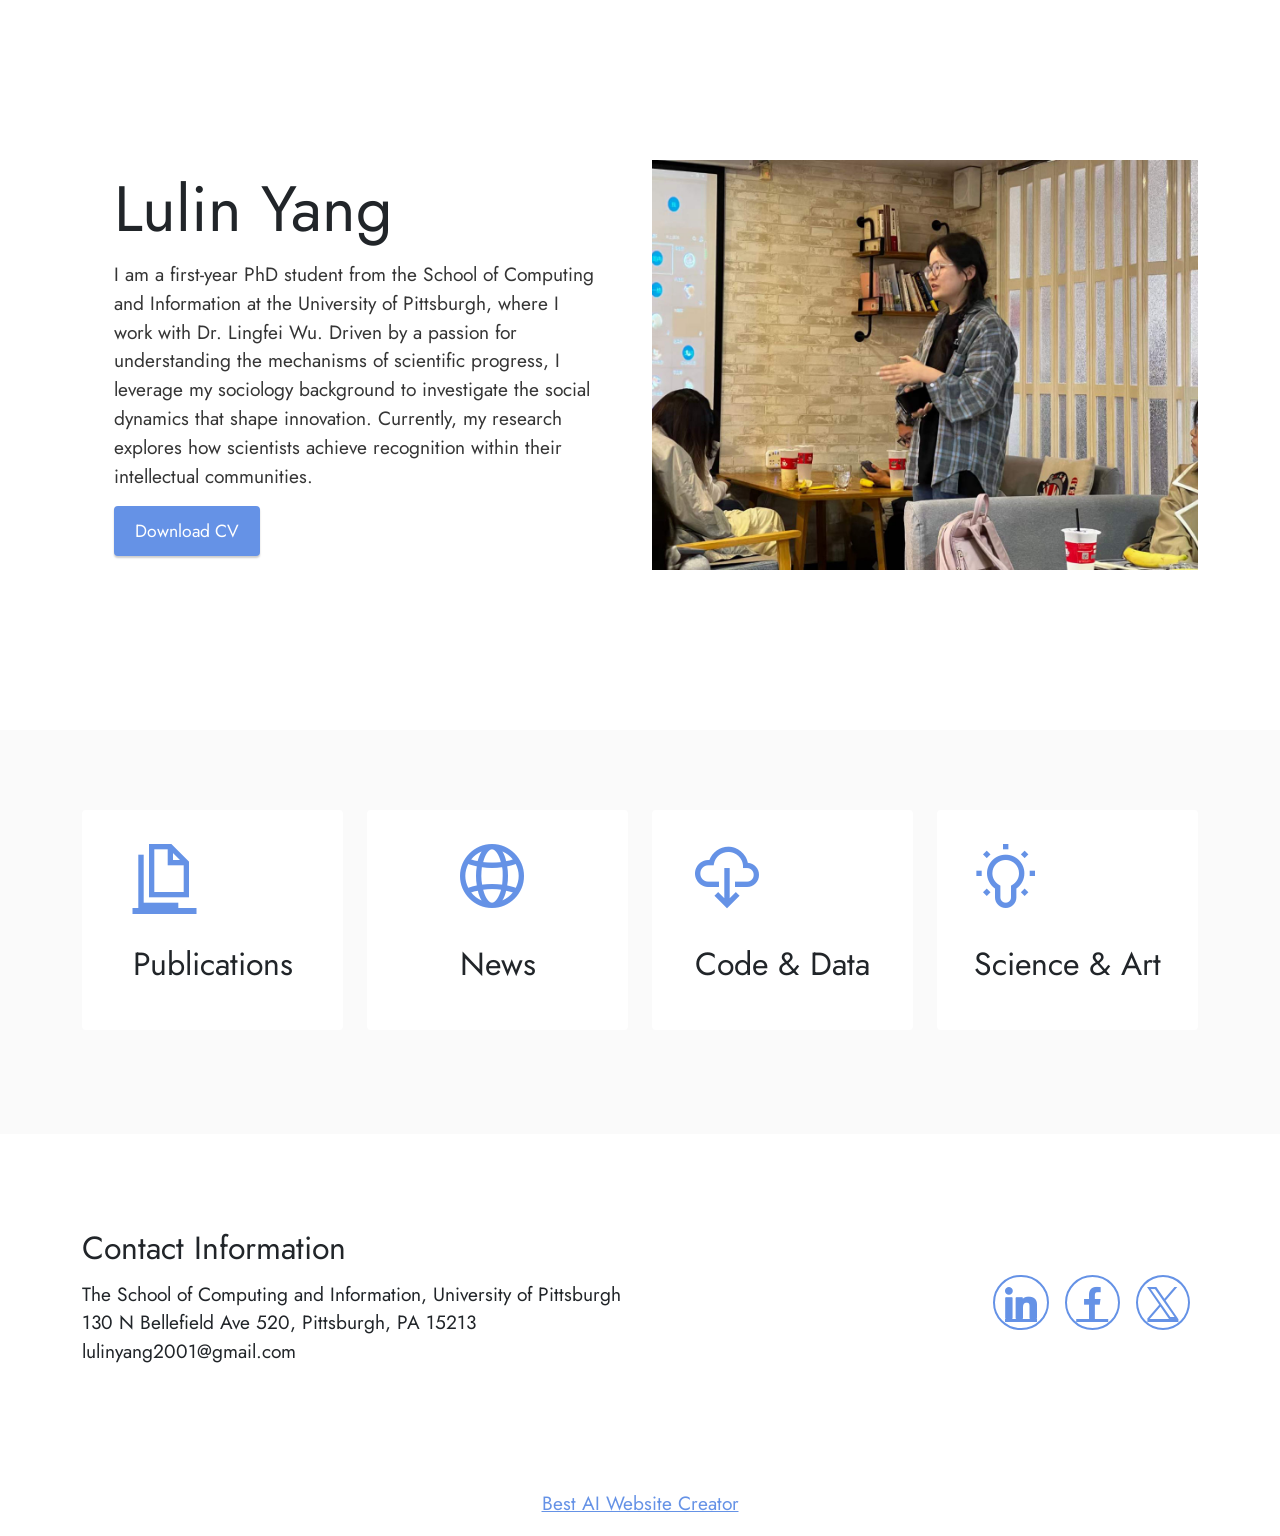
==== commit bd399e75: "create github pages" ====
--- a/index.html
+++ b/index.html
@@ -19,7 +19,7 @@
   <link rel="stylesheet" href="assets/theme/css/style.css">
   <link rel="preload" href="https://fonts.googleapis.com/css?family=Jost:100,200,300,400,500,600,700,800,900,100i,200i,300i,400i,500i,600i,700i,800i,900i&display=swap" as="style" onload="this.onload=null;this.rel='stylesheet'">
   <noscript><link rel="stylesheet" href="https://fonts.googleapis.com/css?family=Jost:100,200,300,400,500,600,700,800,900,100i,200i,300i,400i,500i,600i,700i,800i,900i&display=swap"></noscript>
-  <link rel="preload" as="style" href="assets/mobirise/css/mbr-additional.css?v=rk2QuK"><link rel="stylesheet" href="assets/mobirise/css/mbr-additional.css?v=rk2QuK" type="text/css">
+  <link rel="preload" as="style" href="assets/mobirise/css/mbr-additional.css?v=blNjsp"><link rel="stylesheet" href="assets/mobirise/css/mbr-additional.css?v=blNjsp" type="text/css">
 
   
   
@@ -133,7 +133,7 @@
         </div>
     </div>
     
-</section><section class="display-7" style="padding: 0;align-items: center;justify-content: center;flex-wrap: wrap;    align-content: center;display: flex;position: relative;height: 4rem;"><a href="https://mobiri.se/3471474" style="flex: 1 1;height: 4rem;position: absolute;width: 100%;z-index: 1;"><img alt="" style="height: 4rem;" src="[data-uri]"></a><p style="margin: 0;text-align: center;" class="display-7">&#8204;</p><a style="z-index:1" href="https://mobirise.com/builder/no-code-website-builder.html">No Code Website Builder</a></section><script src="assets/bootstrap/js/bootstrap.bundle.min.js"></script>  <script src="assets/smoothscroll/smooth-scroll.js"></script>  <script src="assets/ytplayer/index.js"></script>  <script src="assets/sociallikes/social-likes.js"></script>  <script src="assets/theme/js/script.js"></script>  
+</section><section class="display-7" style="padding: 0;align-items: center;justify-content: center;flex-wrap: wrap;    align-content: center;display: flex;position: relative;height: 4rem;"><a href="https://mobiri.se/3471474" style="flex: 1 1;height: 4rem;position: absolute;width: 100%;z-index: 1;"><img alt="" style="height: 4rem;" src="[data-uri]"></a><p style="margin: 0;text-align: center;" class="display-7">&#8204;</p><a style="z-index:1" href="https://mobirise.com/builder/ai-website-creator.html">Best AI Website Creator</a></section><script src="assets/bootstrap/js/bootstrap.bundle.min.js"></script>  <script src="assets/smoothscroll/smooth-scroll.js"></script>  <script src="assets/ytplayer/index.js"></script>  <script src="assets/sociallikes/social-likes.js"></script>  <script src="assets/theme/js/script.js"></script>  
   
   
 </body>
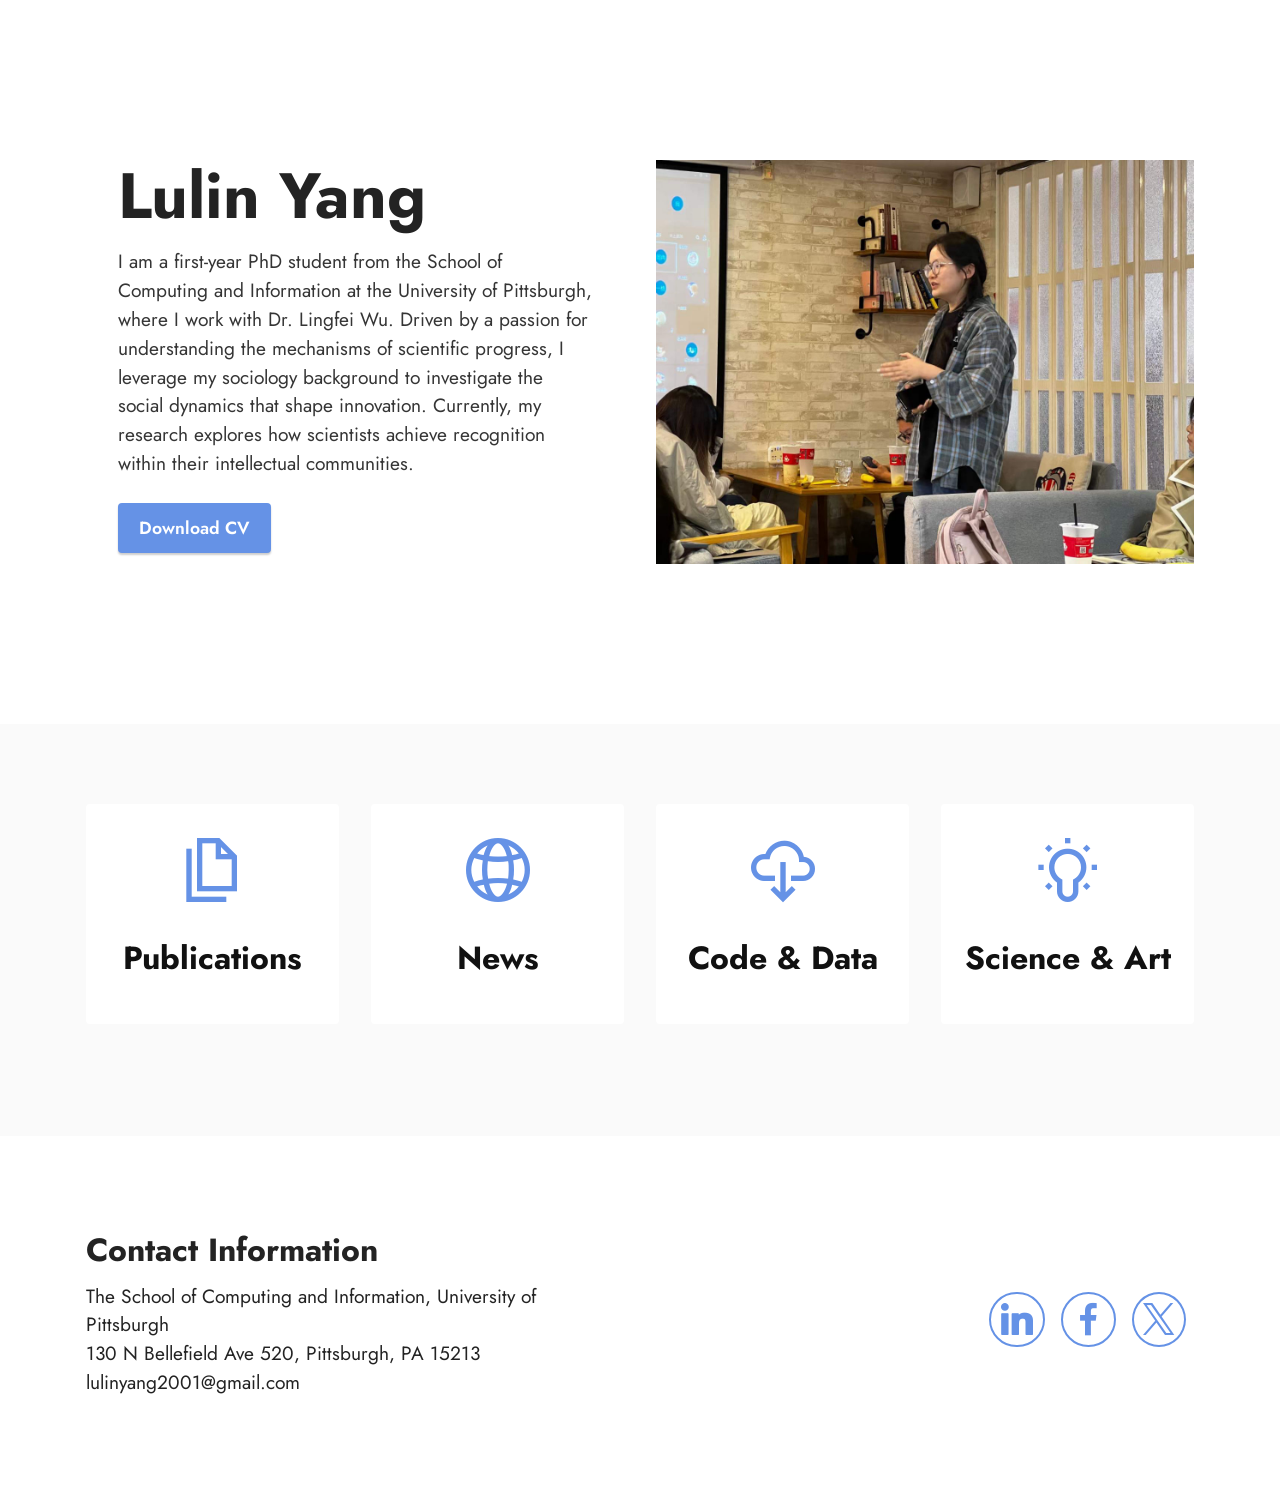
==== commit 2549d5b8: "create github pages" ====
--- a/index.html
+++ b/index.html
@@ -1,10 +1,10 @@
 <!DOCTYPE html>
 <html  >
 <head>
-  <!-- Site made with Mobirise Website Builder v6.0.1, https://mobirise.com -->
+  
   <meta charset="UTF-8">
   <meta http-equiv="X-UA-Compatible" content="IE=edge">
-  <meta name="generator" content="Mobirise v6.0.1, mobirise.com">
+  
   <meta name="viewport" content="width=device-width, initial-scale=1, minimum-scale=1">
   <link rel="shortcut icon" href="assets/images/logo5.png" type="image/x-icon">
   <meta name="description" content="">
@@ -19,7 +19,7 @@
   <link rel="stylesheet" href="assets/theme/css/style.css">
   <link rel="preload" href="https://fonts.googleapis.com/css?family=Jost:100,200,300,400,500,600,700,800,900,100i,200i,300i,400i,500i,600i,700i,800i,900i&display=swap" as="style" onload="this.onload=null;this.rel='stylesheet'">
   <noscript><link rel="stylesheet" href="https://fonts.googleapis.com/css?family=Jost:100,200,300,400,500,600,700,800,900,100i,200i,300i,400i,500i,600i,700i,800i,900i&display=swap"></noscript>
-  <link rel="preload" as="style" href="assets/mobirise/css/mbr-additional.css?v=blNjsp"><link rel="stylesheet" href="assets/mobirise/css/mbr-additional.css?v=blNjsp" type="text/css">
+  <link rel="preload" as="style" href="assets/mobirise/css/mbr-additional.css?v=Ub2dPW"><link rel="stylesheet" href="assets/mobirise/css/mbr-additional.css?v=Ub2dPW" type="text/css">
 
   
   
@@ -36,7 +36,7 @@
     <div class="container">
         <div class="row justify-content-center align-items-center">
             <div class="col-12 col-md-6 image-wrapper">
-                <img src="assets/images/201727808918-.pic-1256x942.jpg" alt="Mobirise Website Builder">
+                <img src="assets/images/201727808918-.pic-1256x942.jpg" alt="">
             </div>
             <div class="col-12 col-md">
                 <div class="text-wrapper">
@@ -133,7 +133,15 @@
         </div>
     </div>
     
-</section><section class="display-7" style="padding: 0;align-items: center;justify-content: center;flex-wrap: wrap;    align-content: center;display: flex;position: relative;height: 4rem;"><a href="https://mobiri.se/3471474" style="flex: 1 1;height: 4rem;position: absolute;width: 100%;z-index: 1;"><img alt="" style="height: 4rem;" src="[data-uri]"></a><p style="margin: 0;text-align: center;" class="display-7">&#8204;</p><a style="z-index:1" href="https://mobirise.com/builder/ai-website-creator.html">Best AI Website Creator</a></section><script src="assets/bootstrap/js/bootstrap.bundle.min.js"></script>  <script src="assets/smoothscroll/smooth-scroll.js"></script>  <script src="assets/ytplayer/index.js"></script>  <script src="assets/sociallikes/social-likes.js"></script>  <script src="assets/theme/js/script.js"></script>  
+</section>
+
+
+<script src="assets/bootstrap/js/bootstrap.bundle.min.js"></script>
+  <script src="assets/smoothscroll/smooth-scroll.js"></script>
+  <script src="assets/ytplayer/index.js"></script>
+  <script src="assets/sociallikes/social-likes.js"></script>
+  <script src="assets/theme/js/script.js"></script>
+  
   
   
 </body>
--- a/assets/theme/css/style.css
+++ b/assets/theme/css/style.css
@@ -0,0 +1,954 @@
+@charset "UTF-8";
+section {
+  background-color: #ffffff;
+}
+
+body {
+  font-style: normal;
+  line-height: 1.5;
+  font-weight: 400;
+  color: #232323;
+  position: relative;
+}
+
+button {
+  background-color: transparent;
+  border-color: transparent;
+}
+
+section,
+.container,
+.container-fluid {
+  position: relative;
+  word-wrap: break-word;
+}
+
+a.mbr-iconfont:hover {
+  text-decoration: none;
+}
+
+.article .lead p,
+.article .lead ul,
+.article .lead ol,
+.article .lead pre,
+.article .lead blockquote {
+  margin-bottom: 0;
+}
+
+a {
+  font-style: normal;
+  font-weight: 400;
+  cursor: pointer;
+}
+a, a:hover {
+  text-decoration: none;
+}
+
+.mbr-section-title {
+  font-style: normal;
+  line-height: 1.3;
+}
+
+.mbr-section-subtitle {
+  line-height: 1.3;
+}
+
+.mbr-text {
+  font-style: normal;
+  line-height: 1.7;
+}
+
+h1,
+h2,
+h3,
+h4,
+h5,
+h6,
+.display-1,
+.display-2,
+.display-4,
+.display-5,
+.display-7,
+span,
+p,
+a {
+  line-height: 1;
+  word-break: break-word;
+  word-wrap: break-word;
+  font-weight: 400;
+}
+
+b,
+strong {
+  font-weight: bold;
+}
+
+input:-webkit-autofill, input:-webkit-autofill:hover, input:-webkit-autofill:focus, input:-webkit-autofill:active {
+  transition-delay: 9999s;
+  -webkit-transition-property: background-color, color;
+  transition-property: background-color, color;
+}
+
+textarea[type=hidden] {
+  display: none;
+}
+
+section {
+  background-position: 50% 50%;
+  background-repeat: no-repeat;
+  background-size: cover;
+}
+section .mbr-background-video,
+section .mbr-background-video-preview {
+  position: absolute;
+  bottom: 0;
+  left: 0;
+  right: 0;
+  top: 0;
+}
+
+.hidden {
+  visibility: hidden;
+}
+
+.mbr-z-index20 {
+  z-index: 20;
+}
+
+/*! Base colors */
+.mbr-white {
+  color: #ffffff;
+}
+
+.mbr-black {
+  color: #111111;
+}
+
+.mbr-bg-white {
+  background-color: #ffffff;
+}
+
+.mbr-bg-black {
+  background-color: #000000;
+}
+
+/*! Text-aligns */
+.align-left {
+  text-align: left;
+}
+
+.align-center {
+  text-align: center;
+}
+
+.align-right {
+  text-align: right;
+}
+
+/*! Font-weight  */
+.mbr-light {
+  font-weight: 300;
+}
+
+.mbr-regular {
+  font-weight: 400;
+}
+
+.mbr-semibold {
+  font-weight: 500;
+}
+
+.mbr-bold {
+  font-weight: 700;
+}
+
+/*! Media  */
+.media-content {
+  flex-basis: 100%;
+}
+
+.media-container-row {
+  display: flex;
+  flex-direction: row;
+  flex-wrap: wrap;
+  justify-content: center;
+  align-content: center;
+  align-items: start;
+}
+.media-container-row .media-size-item {
+  width: 400px;
+}
+
+.media-container-column {
+  display: flex;
+  flex-direction: column;
+  flex-wrap: wrap;
+  justify-content: center;
+  align-content: center;
+  align-items: stretch;
+}
+.media-container-column > * {
+  width: 100%;
+}
+
+@media (min-width: 992px) {
+  .media-container-row {
+    flex-wrap: nowrap;
+  }
+}
+figure {
+  margin-bottom: 0;
+  overflow: hidden;
+}
+
+figure[mbr-media-size] {
+  transition: width 0.1s;
+}
+
+img,
+iframe {
+  display: block;
+  width: 100%;
+}
+
+.card {
+  background-color: transparent;
+  border: none;
+}
+
+.card-box {
+  width: 100%;
+}
+
+.card-img {
+  text-align: center;
+  flex-shrink: 0;
+  -webkit-flex-shrink: 0;
+}
+
+.media {
+  max-width: 100%;
+  margin: 0 auto;
+}
+
+.mbr-figure {
+  align-self: center;
+}
+
+.media-container > div {
+  max-width: 100%;
+}
+
+.mbr-figure img,
+.card-img img {
+  width: 100%;
+}
+
+@media (max-width: 991px) {
+  .media-size-item {
+    width: auto !important;
+  }
+
+  .media {
+    width: auto;
+  }
+
+  .mbr-figure {
+    width: 100% !important;
+  }
+}
+/*! Buttons */
+.mbr-section-btn {
+  margin-left: -0.6rem;
+  margin-right: -0.6rem;
+  font-size: 0;
+}
+
+.btn {
+  font-weight: 600;
+  border-width: 1px;
+  font-style: normal;
+  margin: 0.6rem 0.6rem;
+  white-space: normal;
+  transition: all 0.2s ease-in-out;
+  display: inline-flex;
+  align-items: center;
+  justify-content: center;
+  word-break: break-word;
+}
+
+.btn-sm {
+  font-weight: 600;
+  letter-spacing: 0px;
+  transition: all 0.3s ease-in-out;
+}
+
+.btn-md {
+  font-weight: 600;
+  letter-spacing: 0px;
+  transition: all 0.3s ease-in-out;
+}
+
+.btn-lg {
+  font-weight: 600;
+  letter-spacing: 0px;
+  transition: all 0.3s ease-in-out;
+}
+
+.btn-form {
+  margin: 0;
+}
+.btn-form:hover {
+  cursor: pointer;
+}
+
+nav .mbr-section-btn {
+  margin-left: 0rem;
+  margin-right: 0rem;
+}
+
+/*! Btn icon margin */
+.btn .mbr-iconfont,
+.btn.btn-sm .mbr-iconfont {
+  order: 1;
+  cursor: pointer;
+  margin-left: 0.5rem;
+  vertical-align: sub;
+}
+
+.btn.btn-md .mbr-iconfont,
+.btn.btn-md .mbr-iconfont {
+  margin-left: 0.8rem;
+}
+
+.mbr-regular {
+  font-weight: 400;
+}
+
+.mbr-semibold {
+  font-weight: 500;
+}
+
+.mbr-bold {
+  font-weight: 700;
+}
+
+[type=submit] {
+  -webkit-appearance: none;
+}
+
+/*! Full-screen */
+.mbr-fullscreen .mbr-overlay {
+  min-height: 100vh;
+}
+
+.mbr-fullscreen {
+  display: flex;
+  display: -moz-flex;
+  display: -ms-flex;
+  display: -o-flex;
+  align-items: center;
+  min-height: 100vh;
+  padding-top: 3rem;
+  padding-bottom: 3rem;
+}
+
+/*! Map */
+.map {
+  height: 25rem;
+  position: relative;
+}
+.map iframe {
+  width: 100%;
+  height: 100%;
+}
+
+/*! Scroll to top arrow */
+.mbr-arrow-up {
+  bottom: 25px;
+  right: 90px;
+  position: fixed;
+  text-align: right;
+  z-index: 5000;
+  color: #ffffff;
+  font-size: 22px;
+}
+
+.mbr-arrow-up a {
+  background: rgba(0, 0, 0, 0.2);
+  border-radius: 50%;
+  color: #fff;
+  display: inline-block;
+  height: 60px;
+  width: 60px;
+  border: 2px solid #fff;
+  outline-style: none !important;
+  position: relative;
+  text-decoration: none;
+  transition: all 0.3s ease-in-out;
+  cursor: pointer;
+  text-align: center;
+}
+.mbr-arrow-up a:hover {
+  background-color: rgba(0, 0, 0, 0.4);
+}
+.mbr-arrow-up a i {
+  line-height: 60px;
+}
+
+.mbr-arrow-up-icon {
+  display: block;
+  color: #fff;
+}
+
+.mbr-arrow-up-icon::before {
+  content: "›";
+  display: inline-block;
+  font-family: serif;
+  font-size: 22px;
+  line-height: 1;
+  font-style: normal;
+  position: relative;
+  top: 6px;
+  left: -4px;
+  transform: rotate(-90deg);
+}
+
+/*! Arrow Down */
+.mbr-arrow {
+  position: absolute;
+  bottom: 45px;
+  left: 50%;
+  width: 60px;
+  height: 60px;
+  cursor: pointer;
+  background-color: rgba(80, 80, 80, 0.5);
+  border-radius: 50%;
+  transform: translateX(-50%);
+}
+@media (max-width: 767px) {
+  .mbr-arrow {
+    display: none;
+  }
+}
+.mbr-arrow > a {
+  display: inline-block;
+  text-decoration: none;
+  outline-style: none;
+  -webkit-animation: arrowdown 1.7s ease-in-out infinite;
+          animation: arrowdown 1.7s ease-in-out infinite;
+  color: #ffffff;
+}
+.mbr-arrow > a > i {
+  position: absolute;
+  top: -2px;
+  left: 15px;
+  font-size: 2rem;
+}
+
+#scrollToTop a i::before {
+  content: "";
+  position: absolute;
+  display: block;
+  border-bottom: 2.5px solid #fff;
+  border-left: 2.5px solid #fff;
+  width: 27.8%;
+  height: 27.8%;
+  left: 50%;
+  top: 51%;
+  transform: translateY(-30%) translateX(-50%) rotate(135deg);
+}
+
+@keyframes arrowdown {
+  0% {
+    transform: translateY(0px);
+  }
+  50% {
+    transform: translateY(-5px);
+  }
+  100% {
+    transform: translateY(0px);
+  }
+}
+@-webkit-keyframes arrowdown {
+  0% {
+    transform: translateY(0px);
+  }
+  50% {
+    transform: translateY(-5px);
+  }
+  100% {
+    transform: translateY(0px);
+  }
+}
+@media (max-width: 500px) {
+  .mbr-arrow-up {
+    left: 0;
+    right: 0;
+    text-align: center;
+  }
+}
+/*Gradients animation*/
+@keyframes gradient-animation {
+  from {
+    background-position: 0% 100%;
+    -webkit-animation-timing-function: ease-in-out;
+            animation-timing-function: ease-in-out;
+  }
+  to {
+    background-position: 100% 0%;
+    -webkit-animation-timing-function: ease-in-out;
+            animation-timing-function: ease-in-out;
+  }
+}
+@-webkit-keyframes gradient-animation {
+  from {
+    background-position: 0% 100%;
+    -webkit-animation-timing-function: ease-in-out;
+            animation-timing-function: ease-in-out;
+  }
+  to {
+    background-position: 100% 0%;
+    -webkit-animation-timing-function: ease-in-out;
+            animation-timing-function: ease-in-out;
+  }
+}
+.bg-gradient {
+  background-size: 200% 200%;
+  animation: gradient-animation 5s infinite alternate;
+  -webkit-animation: gradient-animation 5s infinite alternate;
+}
+
+.menu .navbar-brand {
+  display: -webkit-flex;
+}
+.menu .navbar-brand span {
+  display: flex;
+  display: -webkit-flex;
+}
+.menu .navbar-brand .navbar-caption-wrap {
+  display: -webkit-flex;
+}
+.menu .navbar-brand .navbar-logo img {
+  display: -webkit-flex;
+  width: auto;
+}
+@media (min-width: 768px) and (max-width: 991px) {
+  .menu .navbar-toggleable-sm .navbar-nav {
+    display: -ms-flexbox;
+  }
+}
+@media (max-width: 991px) {
+  .menu .navbar-collapse {
+    max-height: 93.5vh;
+  }
+  .menu .navbar-collapse.show {
+    overflow: auto;
+  }
+}
+@media (min-width: 992px) {
+  .menu .navbar-nav.nav-dropdown {
+    display: -webkit-flex;
+  }
+  .menu .navbar-toggleable-sm .navbar-collapse {
+    display: -webkit-flex !important;
+  }
+  .menu .collapsed .navbar-collapse {
+    max-height: 93.5vh;
+  }
+  .menu .collapsed .navbar-collapse.show {
+    overflow: auto;
+  }
+}
+@media (max-width: 767px) {
+  .menu .navbar-collapse {
+    max-height: 80vh;
+  }
+}
+
+.nav-link .mbr-iconfont {
+  margin-right: 0.5rem;
+}
+
+.navbar {
+  display: -webkit-flex;
+  -webkit-flex-wrap: wrap;
+  -webkit-align-items: center;
+  -webkit-justify-content: space-between;
+}
+
+.navbar-collapse {
+  -webkit-flex-basis: 100%;
+  -webkit-flex-grow: 1;
+  -webkit-align-items: center;
+}
+
+.nav-dropdown .link {
+  padding: 0.667em 1.667em !important;
+  margin: 0 !important;
+}
+
+.nav {
+  display: -webkit-flex;
+  -webkit-flex-wrap: wrap;
+}
+
+.row {
+  display: -webkit-flex;
+  -webkit-flex-wrap: wrap;
+}
+
+.justify-content-center {
+  -webkit-justify-content: center;
+}
+
+.form-inline {
+  display: -webkit-flex;
+}
+
+.card-wrapper {
+  -webkit-flex: 1;
+}
+
+.carousel-control {
+  z-index: 10;
+  display: -webkit-flex;
+}
+
+.carousel-controls {
+  display: -webkit-flex;
+}
+
+.media {
+  display: -webkit-flex;
+}
+
+.form-group:focus {
+  outline: none;
+}
+
+.jq-selectbox__select {
+  padding: 7px 0;
+  position: relative;
+}
+
+.jq-selectbox__dropdown {
+  overflow: hidden;
+  border-radius: 10px;
+  position: absolute;
+  top: 100%;
+  left: 0 !important;
+  width: 100% !important;
+}
+
+.jq-selectbox__trigger-arrow {
+  right: 0;
+  transform: translateY(-50%);
+}
+
+.jq-selectbox li {
+  padding: 1.07em 0.5em;
+}
+
+input[type=range] {
+  padding-left: 0 !important;
+  padding-right: 0 !important;
+}
+
+.modal-dialog,
+.modal-content {
+  height: 100%;
+}
+
+.modal-dialog .carousel-inner {
+  height: calc(100vh - 1.75rem);
+}
+@media (max-width: 575px) {
+  .modal-dialog .carousel-inner {
+    height: calc(100vh - 1rem);
+  }
+}
+
+.carousel-item {
+  text-align: center;
+}
+
+.carousel-item img {
+  margin: auto;
+}
+
+.navbar-toggler {
+  align-self: flex-start;
+  padding: 0.25rem 0.75rem;
+  font-size: 1.25rem;
+  line-height: 1;
+  background: transparent;
+  border: 1px solid transparent;
+  border-radius: 0.25rem;
+}
+
+.navbar-toggler:focus,
+.navbar-toggler:hover {
+  text-decoration: none;
+  box-shadow: none;
+}
+
+.navbar-toggler-icon {
+  display: inline-block;
+  width: 1.5em;
+  height: 1.5em;
+  vertical-align: middle;
+  content: "";
+  background: no-repeat center center;
+  background-size: 100% 100%;
+}
+
+.navbar-toggler-left {
+  position: absolute;
+  left: 1rem;
+}
+
+.navbar-toggler-right {
+  position: absolute;
+  right: 1rem;
+}
+
+.card-img {
+  width: auto;
+}
+
+.menu .navbar.collapsed:not(.beta-menu) {
+  flex-direction: column;
+}
+
+.carousel-item.active,
+.carousel-item-next,
+.carousel-item-prev {
+  display: flex;
+}
+
+.note-air-layout .dropup .dropdown-menu,
+.note-air-layout .navbar-fixed-bottom .dropdown .dropdown-menu {
+  bottom: initial !important;
+}
+
+html,
+body {
+  height: auto;
+  min-height: 100vh;
+}
+
+.dropup .dropdown-toggle::after {
+  display: none;
+}
+
+.form-asterisk {
+  font-family: initial;
+  position: absolute;
+  top: -2px;
+  font-weight: normal;
+}
+
+.form-control-label {
+  position: relative;
+  cursor: pointer;
+  margin-bottom: 0.357em;
+  padding: 0;
+}
+
+.alert {
+  color: #ffffff;
+  border-radius: 0;
+  border: 0;
+  font-size: 1.1rem;
+  line-height: 1.5;
+  margin-bottom: 1.875rem;
+  padding: 1.25rem;
+  position: relative;
+  text-align: center;
+}
+.alert.alert-form::after {
+  background-color: inherit;
+  bottom: -7px;
+  content: "";
+  display: block;
+  height: 14px;
+  left: 50%;
+  margin-left: -7px;
+  position: absolute;
+  transform: rotate(45deg);
+  width: 14px;
+}
+
+.form-control {
+  background-color: #ffffff;
+  background-clip: border-box;
+  color: #232323;
+  line-height: 1rem !important;
+  height: auto;
+  padding: 0.6rem 1.2rem;
+  transition: border-color 0.25s ease 0s;
+  border: 1px solid transparent !important;
+  border-radius: 4px;
+  box-shadow: rgba(0, 0, 0, 0.07) 0px 1px 1px 0px, rgba(0, 0, 0, 0.07) 0px 1px 3px 0px, rgba(0, 0, 0, 0.03) 0px 0px 0px 1px;
+}
+.form-active .form-control:invalid {
+  border-color: red;
+}
+
+form .row {
+  margin-left: -0.6rem;
+  margin-right: -0.6rem;
+}
+form .row [class*=col] {
+  padding-left: 0.6rem;
+  padding-right: 0.6rem;
+}
+
+form .mbr-section-btn {
+  margin: 0;
+  padding-left: 0.6rem;
+  padding-right: 0.6rem;
+}
+
+form .btn {
+  display: flex;
+  padding: 0.6rem 1.2rem;
+  margin: 0;
+}
+
+form .form-check-input {
+  margin-top: 0.5;
+}
+
+textarea.form-control {
+  line-height: 1.5rem !important;
+}
+
+.form-group {
+  margin-bottom: 1.2rem;
+}
+
+.form-control,
+form .btn {
+  min-height: 48px;
+}
+
+.gdpr-block label span.textGDPR input[name=gdpr] {
+  top: 7px;
+}
+
+.form-control:focus {
+  box-shadow: none;
+}
+
+:focus {
+  outline: none;
+}
+
+.mbr-overlay {
+  background-color: #000;
+  bottom: 0;
+  left: 0;
+  opacity: 0.5;
+  position: absolute;
+  right: 0;
+  top: 0;
+  z-index: 0;
+  pointer-events: none;
+}
+
+blockquote {
+  font-style: italic;
+  padding: 3rem;
+  font-size: 1.09rem;
+  position: relative;
+  border-left: 3px solid;
+}
+
+ul,
+ol,
+pre,
+blockquote {
+  margin-bottom: 2.3125rem;
+}
+
+.mt-4 {
+  margin-top: 2rem !important;
+}
+
+.mb-4 {
+  margin-bottom: 2rem !important;
+}
+
+@media (min-width: 992px) {
+  .container {
+    padding-left: 16px;
+    padding-right: 16px;
+  }
+
+  .row {
+    margin-left: -16px;
+    margin-right: -16px;
+  }
+  .row > [class*=col] {
+    padding-left: 16px;
+    padding-right: 16px;
+  }
+}
+@media (min-width: 768px) {
+  .container-fluid {
+    padding-left: 32px;
+    padding-right: 32px;
+  }
+}
+@media (min-width: 768px) and (max-width: 991px) {
+  .mbr-container {
+    padding-left: 32px;
+    padding-right: 32px;
+  }
+}
+@media (max-width: 767px) {
+  .mbr-container {
+    padding-left: 16px;
+    padding-right: 16px;
+  }
+}
+.card-wrapper,
+.item-wrapper {
+  overflow: hidden;
+}
+
+.app-video-wrapper > img {
+  opacity: 1;
+}
+
+.item {
+  position: relative;
+}
+
+.dropdown-menu .dropdown-menu {
+  left: 100%;
+}
+
+.dropdown-item + .dropdown-menu {
+  display: none;
+}
+
+.dropdown-item:hover + .dropdown-menu,
+.dropdown-menu:hover {
+  display: block;
+}
+
+@media (min-aspect-ratio: 16/9) {
+  .mbr-video-foreground {
+    height: 300% !important;
+    top: -100% !important;
+  }
+}
+@media (max-aspect-ratio: 16/9) {
+  .mbr-video-foreground {
+    width: 300% !important;
+    left: -100% !important;
+  }
+}
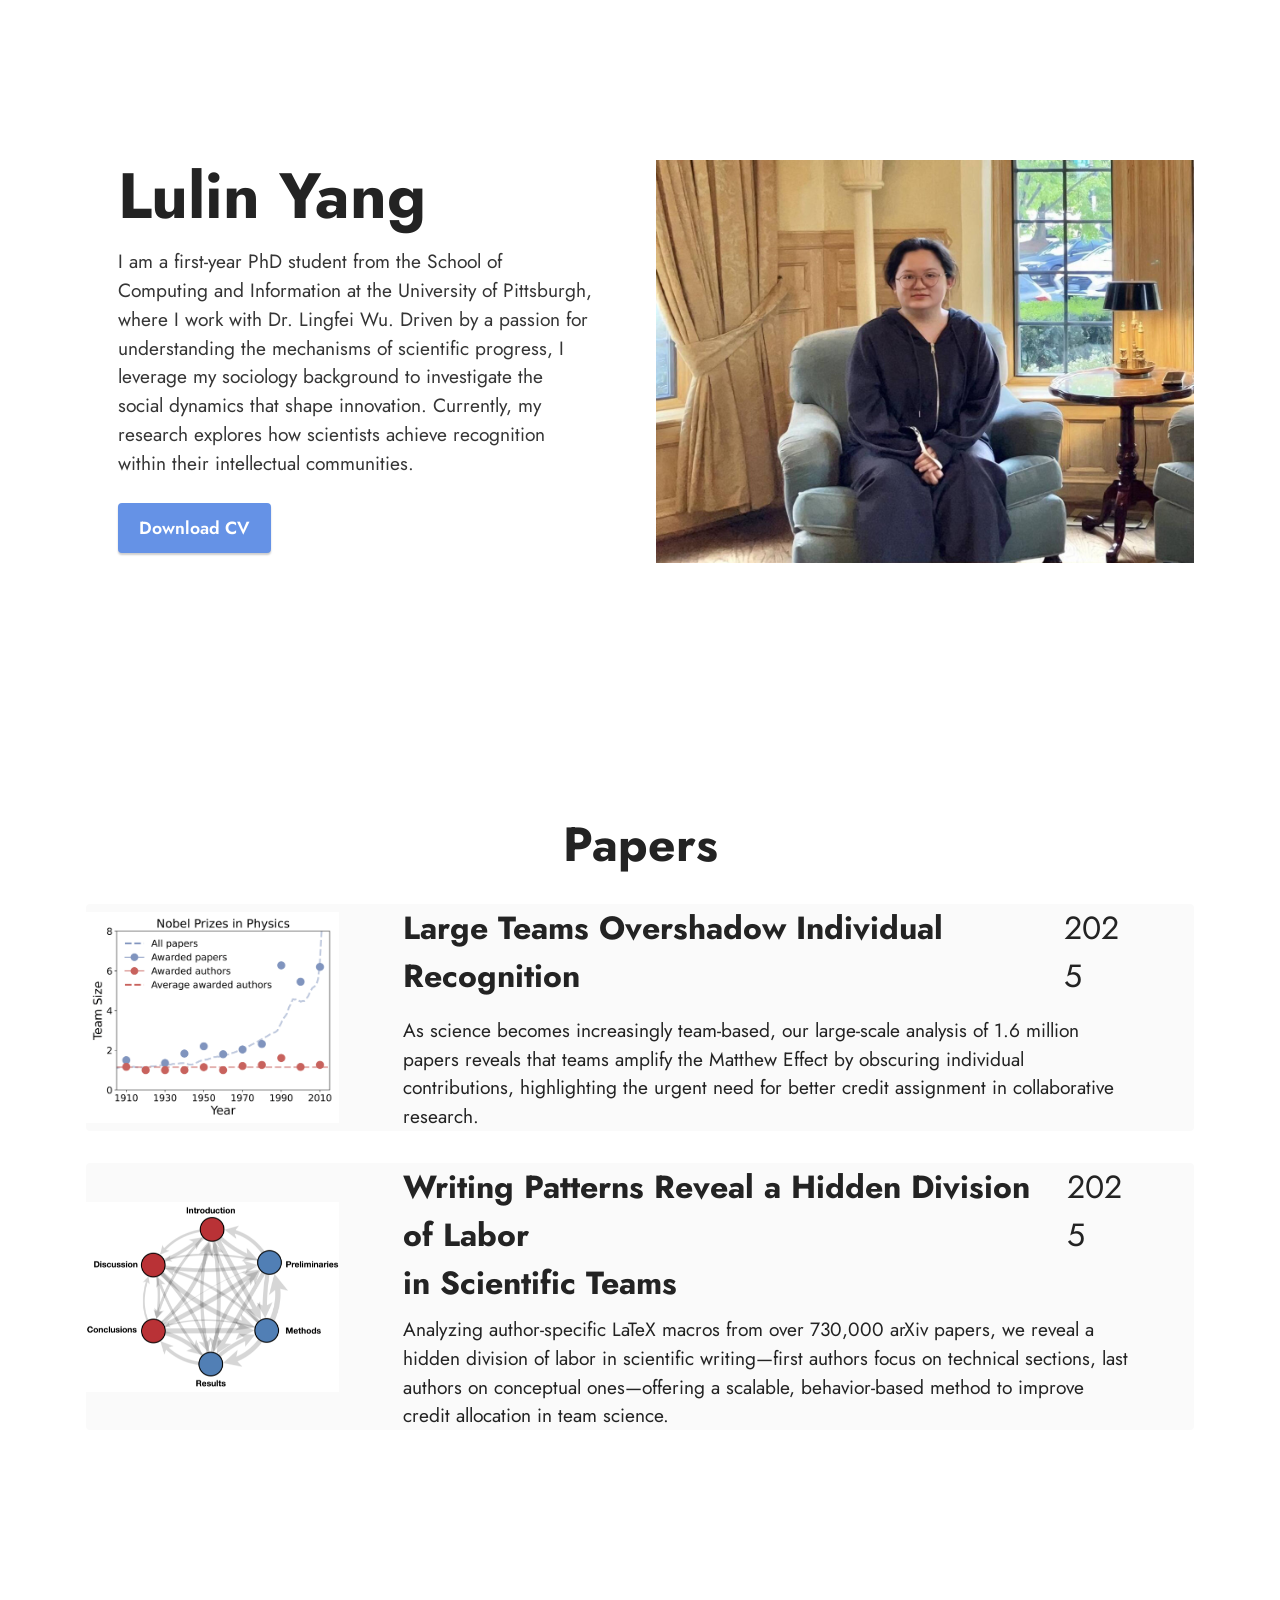
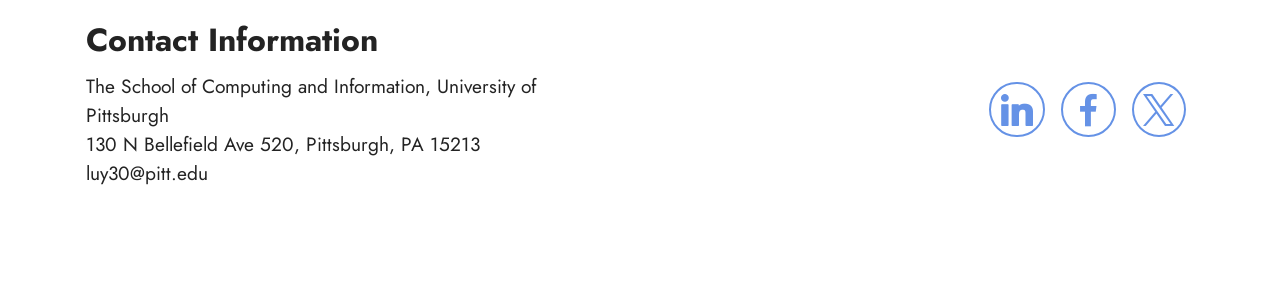
==== commit 42ed5f4d: "create github pages" ====
--- a/index.html
+++ b/index.html
@@ -11,7 +11,6 @@
   
   
   <title>Home</title>
-  <link rel="stylesheet" href="assets/web/assets/mobirise-icons2/mobirise2.css">
   <link rel="stylesheet" href="assets/bootstrap/css/bootstrap.min.css">
   <link rel="stylesheet" href="assets/bootstrap/css/bootstrap-grid.min.css">
   <link rel="stylesheet" href="assets/bootstrap/css/bootstrap-reboot.min.css">
@@ -19,7 +18,7 @@
   <link rel="stylesheet" href="assets/theme/css/style.css">
   <link rel="preload" href="https://fonts.googleapis.com/css?family=Jost:100,200,300,400,500,600,700,800,900,100i,200i,300i,400i,500i,600i,700i,800i,900i&display=swap" as="style" onload="this.onload=null;this.rel='stylesheet'">
   <noscript><link rel="stylesheet" href="https://fonts.googleapis.com/css?family=Jost:100,200,300,400,500,600,700,800,900,100i,200i,300i,400i,500i,600i,700i,800i,900i&display=swap"></noscript>
-  <link rel="preload" as="style" href="assets/mobirise/css/mbr-additional.css?v=Ub2dPW"><link rel="stylesheet" href="assets/mobirise/css/mbr-additional.css?v=Ub2dPW" type="text/css">
+  <link rel="preload" as="style" href="assets/mobirise/css/mbr-additional.css?v=0atmdX"><link rel="stylesheet" href="assets/mobirise/css/mbr-additional.css?v=0atmdX" type="text/css">
 
   
   
@@ -36,61 +35,89 @@
     <div class="container">
         <div class="row justify-content-center align-items-center">
             <div class="col-12 col-md-6 image-wrapper">
-                <img src="assets/images/201727808918-.pic-1256x942.jpg" alt="">
+                <img src="assets/images/lulinyang.jpg-1256x941.jpg" alt="">
             </div>
             <div class="col-12 col-md">
                 <div class="text-wrapper">
                     <h1 class="mbr-section-title mbr-fonts-style mb-3 display-1"><strong>Lulin Yang</strong></h1>
                     <p class="mbr-text mbr-fonts-style display-7">
                         I am a first-year PhD student from the School of Computing and Information at the University of Pittsburgh, where I work with Dr. Lingfei Wu. Driven by a passion for understanding the mechanisms of scientific progress, I leverage my sociology background to investigate the social dynamics that shape innovation. Currently, my research explores how scientists achieve recognition within their intellectual communities.</p>
-                    <div class="mbr-section-btn mt-3"><a class="btn btn-primary display-4" href="assets/files/Personal-CV.pdf" target="_blank">Download CV</a></div>
+                    <div class="mbr-section-btn mt-3"><a class="btn btn-primary display-4" href="assets/files/CV_Lulin-Yang.pdf" target="_blank">Download CV</a></div>
                 </div>
             </div>
         </div>
     </div>
 </section>
 
-<section data-bs-version="5.1" class="features1 cid-upYExndZAy" id="features2-0">
-
+<section data-bs-version="5.1" class="features11 cid-uJMG7TEBXG" id="features11-8">
+    <!---->
     
 
     
     
     <div class="container">
-        <div class="row justify-content-center">
-            <div class="item features-without-image mb-4 col-12 col-md-3">
-                <div class="item-wrapper">
-                    <div class="card-box align-center">
-                        <a href="https://arxiv.org/abs/2502.03623" target="_blank"><span class="mbr-iconfont mobi-mbri-pages mobi-mbri"></span></a>
-                        <h4 class="card-title align-center mbr-black mbr-fonts-style display-5">
-                            <strong>Publications</strong></h4>
+        <div class="title">
+            <h3 class="mbr-section-title mbr-fonts-style mb-4 display-2">
+                <strong>Paper</strong><strong>s</strong></h3>
+            
+        </div>
+        
+        
+        <div class="item features-image active">
+            <div class="item-wrapper">
+                <div class="row align-items-center">
+                    <div class="col-12 col-md-3">
+                        <div class="image-wrapper">
+                            <img src="assets/images/nobel-prize-in-physics.png-596x497.png" alt="" title="" data-slide-to="2" data-bs-slide-to="2">
+                        </div>
+                    </div>
+                    <div class="col-12 col-md">
+                        <div class="card-box">
+                            <div class="row">
+                                <div class="col-12">
+                                    <div class="top-line">
+                                        <h4 class="card-title mbr-fonts-style display-5"><strong>Large Teams Overshadow Individual Recognition</strong></h4>
+                                        <p class="cost mbr-fonts-style display-5">2025</p>
+                                    </div>
+                                </div>
+                                <div class="col-12">
+                                    <div class="bottom-line">
+                                        <p class="mbr-text mbr-fonts-style m-0 display-7">
+                                            As science becomes increasingly team-based, our large-scale analysis of 1.6 million papers reveals that teams amplify the Matthew Effect by obscuring individual contributions, highlighting the urgent need for better credit assignment in collaborative research.
+                                        </p>
+                                    </div>
+                                </div>
+                            </div>
+                        </div>
                     </div>
                 </div>
             </div>
-            <div class="item features-without-image mb-4 col-12 col-md-3">
-                <div class="item-wrapper">
-                    <div class="card-box align-center">
-                        <span class="mbr-iconfont mobi-mbri-globe-2 mobi-mbri"></span>
-                        <h4 class="card-title align-center mbr-black mbr-fonts-style display-5">
-                            <strong>News</strong></h4>
+        </div><div class="item features-image">
+            <div class="item-wrapper">
+                <div class="row align-items-center">
+                    <div class="col-12 col-md-3">
+                        <div class="image-wrapper">
+                            <img src="assets/images/section-cooccurence-network.png-596x335.png" alt="" title="" data-slide-to="1" data-bs-slide-to="1">
+                        </div>
                     </div>
-                </div>
-            </div>
-            <div class="item features-without-image mb-4 col-12 col-md-3">
-                <div class="item-wrapper">
-                    <div class="card-box align-center">
-                        <span class="mbr-iconfont mobi-mbri-download-2 mobi-mbri"></span>
-                        <h4 class="card-title align-center mbr-black mbr-fonts-style display-5">
-                            <strong>Code &amp; Data</strong></h4>
-                    </div>
-                </div>
-            </div>
-            <div class="item features-without-image mb-4 col-12 col-md-3">
-                <div class="item-wrapper">
-                    <div class="card-box align-center">
-                        <span class="mbr-iconfont mobi-mbri-idea mobi-mbri"></span>
-                        <h4 class="card-title align-center mbr-black mbr-fonts-style display-5">
-                            <strong>Science &amp; Art</strong></h4>
+                    <div class="col-12 col-md">
+                        <div class="card-box">
+                            <div class="row">
+                                <div class="col-12">
+                                    <div class="top-line">
+                                        <h4 class="card-title mbr-fonts-style display-5"><strong>Writing Patterns Reveal a Hidden Division of&nbsp;</strong><strong>Labor </strong><br><strong>in Scientific Teams</strong></h4>
+                                        <p class="cost mbr-fonts-style display-5">2025</p>
+                                    </div>
+                                </div>
+                                <div class="col-12">
+                                    <div class="bottom-line">
+                                        <p class="mbr-text mbr-fonts-style m-0 display-7">
+                                            Analyzing author-specific LaTeX macros from over 730,000 arXiv papers, we reveal a hidden division of labor in scientific writing—first authors focus on technical sections, last authors on conceptual ones—offering a scalable, behavior-based method to improve credit allocation in team science.
+                                        </p>
+                                    </div>
+                                </div>
+                            </div>
+                        </div>
                     </div>
                 </div>
             </div>
@@ -110,7 +137,7 @@
             <div class="text-content col-12 col-md-6">
                 <h2 class="mbr-section-title mbr-fonts-style display-5">
                     <strong>Contact Information</strong></h2>
-                <p class="mbr-text mbr-fonts-style display-7">The School of Computing and Information, University of Pittsburgh<br>130 N Bellefield Ave 520,&nbsp;Pittsburgh, PA 15213<br>lulinyang2001@gmail.com</p>
+                <p class="mbr-text mbr-fonts-style display-7">The School of Computing and Information, University of Pittsburgh<br>130 N Bellefield Ave 520,&nbsp;Pittsburgh, PA 15213<br>luy30@pitt.edu</p>
             </div>
             <div class="icons d-flex align-items-center col-12 col-md-6 justify-content-end mt-md-0 mt-2 flex-wrap">
                 <a href="http://www.linkedin.com/in/lulin-yang-in-pitt" target="_blank">
--- a/assets/mobirise/css/mbr-additional.css
+++ b/assets/mobirise/css/mbr-additional.css
@@ -717,15 +717,15 @@
   color: #353535;
   text-align: left;
 }
-.cid-upYExndZAy {
-  padding-top: 5rem;
-  padding-bottom: 5rem;
-  background-color: #fafafa;
-}
-.cid-upYExndZAy .mbr-fallback-image.disabled {
+.cid-uJMG7TEBXG {
+  padding-top: 6rem;
+  padding-bottom: 6rem;
+  background-color: #ffffff;
+}
+.cid-uJMG7TEBXG .mbr-fallback-image.disabled {
   display: none;
 }
-.cid-upYExndZAy .mbr-fallback-image {
+.cid-uJMG7TEBXG .mbr-fallback-image {
   display: block;
   background-size: cover;
   background-position: center center;
@@ -734,21 +734,40 @@
   position: absolute;
   top: 0;
 }
-.cid-upYExndZAy .mbr-iconfont {
-  display: block;
-  font-size: 4rem;
-  color: #6592e6;
+.cid-uJMG7TEBXG .top-line {
+  display: flex;
+  justify-content: space-between;
+}
+.cid-uJMG7TEBXG .mbr-section-title,
+.cid-uJMG7TEBXG .mbr-section-subtitle {
+  text-align: center;
+}
+.cid-uJMG7TEBXG .item:not(:nth-last-child(1)) {
   margin-bottom: 2rem;
 }
-.cid-upYExndZAy .item-wrapper {
-  min-height: 220px;
-  transition: all 0.3s;
+.cid-uJMG7TEBXG .item-wrapper {
   border-radius: 4px;
-  padding: 1rem;
-  background: #ffffff;
-  display: flex;
-  justify-content: center;
-  align-items: center;
+  background-color: #fafafa;
+}
+.cid-uJMG7TEBXG .image-wrapper img {
+  width: 100%;
+  object-fit: cover;
+}
+@media (max-width: 767px) {
+  .cid-uJMG7TEBXG .card-box {
+    padding: 1rem;
+  }
+}
+@media (min-width: 768px) {
+  .cid-uJMG7TEBXG .card-box {
+    padding-right: 2rem;
+  }
+}
+@media (min-width: 992px) {
+  .cid-uJMG7TEBXG .card-box {
+    padding-left: 2rem;
+    padding-right: 4rem;
+  }
 }
 .cid-upYIFIL6KW {
   padding-top: 90px;
--- a/assets/mobirise/css/mbr-additional.css
+++ b/assets/mobirise/css/mbr-additional.css
@@ -717,15 +717,15 @@
   color: #353535;
   text-align: left;
 }
-.cid-upYExndZAy {
-  padding-top: 5rem;
-  padding-bottom: 5rem;
-  background-color: #fafafa;
-}
-.cid-upYExndZAy .mbr-fallback-image.disabled {
+.cid-uJMG7TEBXG {
+  padding-top: 6rem;
+  padding-bottom: 6rem;
+  background-color: #ffffff;
+}
+.cid-uJMG7TEBXG .mbr-fallback-image.disabled {
   display: none;
 }
-.cid-upYExndZAy .mbr-fallback-image {
+.cid-uJMG7TEBXG .mbr-fallback-image {
   display: block;
   background-size: cover;
   background-position: center center;
@@ -734,21 +734,40 @@
   position: absolute;
   top: 0;
 }
-.cid-upYExndZAy .mbr-iconfont {
-  display: block;
-  font-size: 4rem;
-  color: #6592e6;
+.cid-uJMG7TEBXG .top-line {
+  display: flex;
+  justify-content: space-between;
+}
+.cid-uJMG7TEBXG .mbr-section-title,
+.cid-uJMG7TEBXG .mbr-section-subtitle {
+  text-align: center;
+}
+.cid-uJMG7TEBXG .item:not(:nth-last-child(1)) {
   margin-bottom: 2rem;
 }
-.cid-upYExndZAy .item-wrapper {
-  min-height: 220px;
-  transition: all 0.3s;
+.cid-uJMG7TEBXG .item-wrapper {
   border-radius: 4px;
-  padding: 1rem;
-  background: #ffffff;
-  display: flex;
-  justify-content: center;
-  align-items: center;
+  background-color: #fafafa;
+}
+.cid-uJMG7TEBXG .image-wrapper img {
+  width: 100%;
+  object-fit: cover;
+}
+@media (max-width: 767px) {
+  .cid-uJMG7TEBXG .card-box {
+    padding: 1rem;
+  }
+}
+@media (min-width: 768px) {
+  .cid-uJMG7TEBXG .card-box {
+    padding-right: 2rem;
+  }
+}
+@media (min-width: 992px) {
+  .cid-uJMG7TEBXG .card-box {
+    padding-left: 2rem;
+    padding-right: 4rem;
+  }
 }
 .cid-upYIFIL6KW {
   padding-top: 90px;
